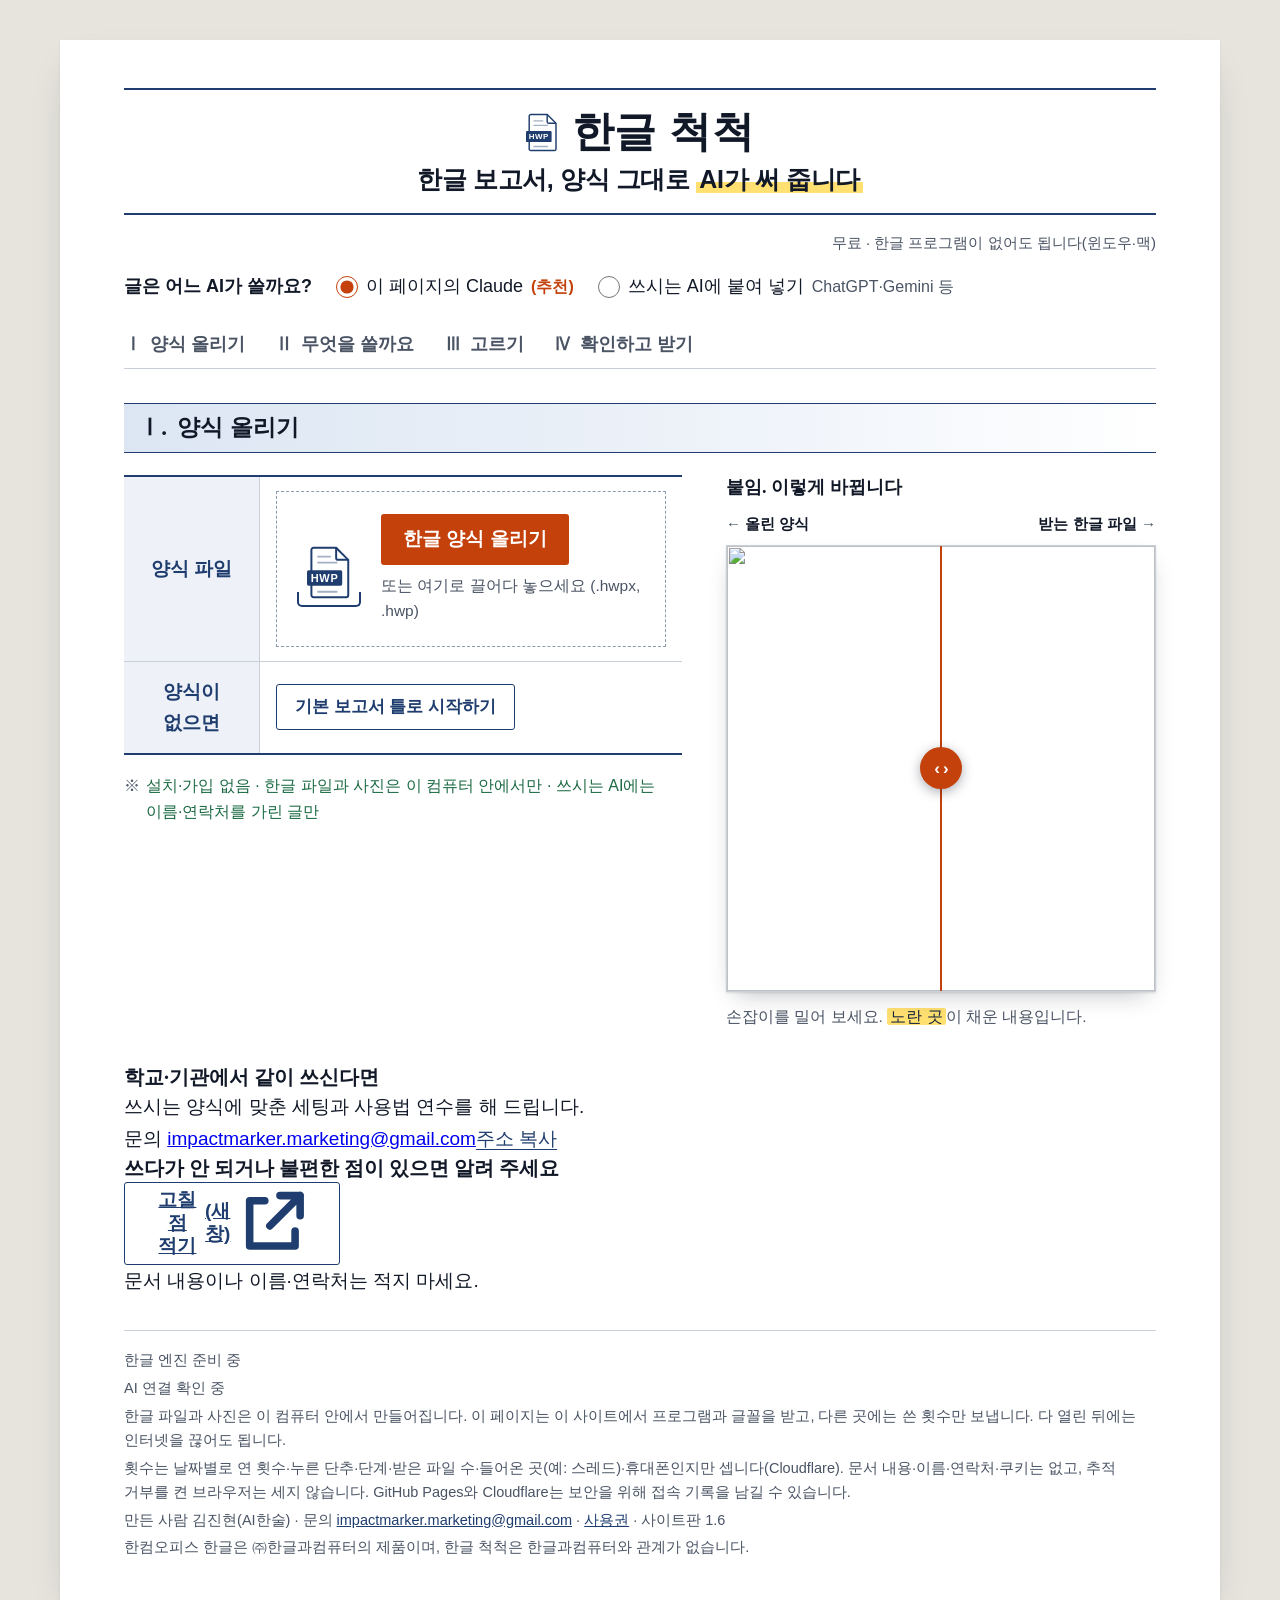
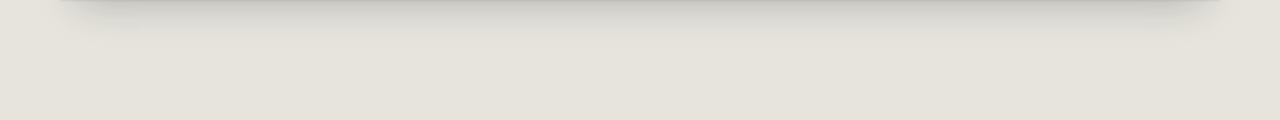
==== index.html @ 66391f95 "사이트판 1.6: 앱 안 화면(스레드·인스타 등)은 AI 링크 대신 AI 앱 안내·복사 막히면 옛 방식 복사·첫 화면 브라우저로 열기 안내·앱 안·복사 막힘·다녀옴 세기 Co-Au" ====
<!doctype html>
<html lang="ko">
<head>
<meta charset="utf-8">
<meta name="viewport" content="width=device-width, initial-scale=1">
<meta http-equiv="Content-Security-Policy" content="default-src 'self'; script-src 'self' 'wasm-unsafe-eval'; style-src 'self' 'unsafe-inline'; img-src 'self' blob: data:; font-src 'self'; connect-src 'self' https://hangul-count.jera0520.workers.dev; worker-src 'self'; object-src 'none'; base-uri 'self'; form-action 'none'">
<meta name="hc-site" content="1">
<meta name="hc-count" content="https://hangul-count.jera0520.workers.dev/c">
<title>한글 척척</title>
<meta name="description" content="쓰시는 AI가 보고서를 쓰고, 올린 한글 양식 모양 그대로 한글 파일(.hwpx·.hwp)로 받습니다. 양식이 없으면 기본 틀로 시작합니다. 설치·가입 없이 무료이고, 한글 파일과 사진은 이 컴퓨터 밖으로 나가지 않습니다.">
<meta property="og:type" content="website">
<meta property="og:site_name" content="한글 척척">
<meta property="og:title" content="한글 척척">
<meta property="og:description" content="쓰시는 AI가 보고서를 쓰고, 올린 한글 양식 모양 그대로 한글 파일(.hwpx·.hwp)로 받습니다. 양식이 없으면 기본 틀로 시작합니다. 설치·가입 없이 무료이고, 한글 파일과 사진은 이 컴퓨터 밖으로 나가지 않습니다.">
<meta property="og:url" content="https://jera0520.github.io/hangul-chukchuk/">
<meta property="og:image" content="https://jera0520.github.io/hangul-chukchuk/og.png">
<meta property="og:image:width" content="1200">
<meta property="og:image:height" content="630">
<meta property="og:locale" content="ko_KR">
<link rel="icon" href="favicon.svg" type="image/svg+xml">
<link rel="stylesheet" href="fonts/fonts.css">
<link rel="stylesheet" href="howto.css">
<link rel="stylesheet" href="org.css">
<script src="howto.js" defer></script>
<script src="org.js" defer></script>
<script src="phone.js" defer></script>
<script src="stats.js" defer></script>
</head>
<body>
<style>
/* 한 장의 공문서: 책상 위 흰 종이에 제목 줄, Ⅰ.~Ⅳ. 단계 띠, 표, 붙임. 한컴 로고·아이콘은 쓰지 않고 공문서 관례와 파일 형식 아이콘으로 알아보게 한다.
 * 색은 셋으로 나눈다: 문서 줄·띠·글 고리는 남색, 누르는 곳(단추·손잡이·지금 단계)만 주황빛 도장색, 채워지는 내용은 노란 형광펜.
 * 글꼴: 제목 「한글 척척」과 단계 띠는 명조(Hahmlet), 한 줄 요약과 본문은 고딕(IBM Plex Sans KR). 글은 줄이고 눈이 편하게 크게. */
:root {
  --desk: #e6e4dd;
  --sheet: #ffffff;
  --paper: #ffffff;
  --ink: #111827;
  --muted: #4a5464;
  --line: #c8cfda;
  --rule: #1f3d6e;
  --th: #eef2f8;
  --band: linear-gradient(90deg, #dce6f3 0%, #edf2f9 55%, rgba(255, 255, 255, 0) 100%);
  --dash: #8d99ad;
  --navy: #1f3d6e;
  --navy-soft: #e6edf7;
  --link: #1f3d6e;
  --accent: #c4410c;
  --accent-ink: #ffffff;
  --accent-soft: #fff1e8;
  --hl: #ffe070;
  --mark: #fff1b8;
  --ok: #1c6a44;
  --warn: #8a5600;
  --bad: #a3271f;
  --shadow: 0 1px 2px rgba(17, 24, 39, .08), 0 18px 40px -18px rgba(17, 24, 39, .28);
  --page-shadow: 0 1px 2px rgba(17, 24, 39, .12), 0 10px 24px -10px rgba(17, 24, 39, .3);
  --scrim: rgba(17, 24, 39, .45);
  --f-display: "Hahmlet", "Nanum Myeongjo", "AppleMyungjo", "Batang", serif;
  --f-body: "IBM Plex Sans KR", "Apple SD Gothic Neo", "Malgun Gothic", "Noto Sans KR", sans-serif;
}
@media (prefers-color-scheme: dark) {
  :root:not([data-theme="light"]) {
    --desk: #0b0f15; --sheet: #141a23; --ink: #e8edf4; --muted: #a3aebe; --line: #2e3949; --rule: #8fb6ff; --th: #1a2433;
    --band: linear-gradient(90deg, #1d2b42 0%, #182233 55%, rgba(20, 26, 35, 0) 100%); --dash: #5d6b80;
    --navy: #8fb6ff; --navy-soft: #1a2940; --link: #8fb6ff; --accent: #ff8f5a; --accent-ink: #1d0d04; --accent-soft: #2e1a10; --hl: rgba(255, 214, 64, .38); --mark: #4d4214;
    --ok: #6fc79c; --warn: #e3b25a; --bad: #ff9088;
    --shadow: 0 1px 2px rgba(0, 0, 0, .4), 0 18px 40px -18px rgba(0, 0, 0, .6); --page-shadow: 0 1px 2px rgba(0, 0, 0, .5), 0 10px 24px -10px rgba(0, 0, 0, .6);
    --scrim: rgba(0, 0, 0, .6);
    color-scheme: dark;
  }
}
:root[data-theme="dark"] {
  --desk: #0b0f15; --sheet: #141a23; --ink: #e8edf4; --muted: #a3aebe; --line: #2e3949; --rule: #8fb6ff; --th: #1a2433;
  --band: linear-gradient(90deg, #1d2b42 0%, #182233 55%, rgba(20, 26, 35, 0) 100%); --dash: #5d6b80;
  --navy: #8fb6ff; --navy-soft: #1a2940; --link: #8fb6ff; --accent: #ff8f5a; --accent-ink: #1d0d04; --accent-soft: #2e1a10; --hl: rgba(255, 214, 64, .38); --mark: #4d4214;
  --ok: #6fc79c; --warn: #e3b25a; --bad: #ff9088;
  --shadow: 0 1px 2px rgba(0, 0, 0, .4), 0 18px 40px -18px rgba(0, 0, 0, .6); --page-shadow: 0 1px 2px rgba(0, 0, 0, .5), 0 10px 24px -10px rgba(0, 0, 0, .6);
  --scrim: rgba(0, 0, 0, .6);
  color-scheme: dark;
}
* { box-sizing: border-box; }
[hidden] { display: none !important; }
body { margin: 0; background: var(--desk); color: var(--ink); font: 19px/1.65 var(--f-body); padding: 40px 16px 120px; -webkit-text-size-adjust: 100%; word-break: keep-all; overflow-wrap: anywhere; }
.wrap { --gut: 64px; max-width: 1160px; margin: 0 auto; display: grid; gap: 34px; background: var(--sheet); padding: 48px var(--gut) 40px; box-shadow: var(--shadow); }
h1, h2, h3 { margin: 0; text-wrap: balance; }
h2 { font: 700 26px/1.3 var(--f-display); }
h3 { font: 700 20px/1.4 var(--f-display); }
p { margin: 0; }
:focus-visible { outline: 3px solid var(--accent); outline-offset: 2px; }
.fileic { display: block; color: #1f3d6e; }

/* 머리: 제목 줄(명조 이름 + 굵은 고딕 한 줄 요약) */
.top { display: grid; gap: 16px; }
.title { border-top: 2px solid var(--rule); border-bottom: 2px solid var(--rule); padding: 18px 8px 16px; display: grid; gap: 6px; justify-items: center; text-align: center; }
.title h1 { display: inline-flex; align-items: center; gap: 14px; font: 700 42px/1.15 var(--f-display); letter-spacing: .02em; }
.title h1 .fileic { width: 32px; height: 39px; flex: none; }
.lead { font: 600 25px/1.4 var(--f-body); letter-spacing: -.015em; }
.lead .nw { white-space: nowrap; }  /* 좁은 폰에서는 쉼표 뒤에서 줄이 바뀌게 */
.lead em { font-style: normal; background: linear-gradient(var(--hl), var(--hl)) no-repeat 0 100% / 100% 42%; padding: 0 3px; }
.meta-line { text-align: right; font-size: 15px; color: var(--muted); }
.promise { color: var(--ok); font-weight: 500; font-size: 16px; padding-left: 22px; text-indent: -22px; }
.promise::before { content: "※"; display: inline-block; width: 22px; text-indent: 0; color: var(--muted); font-weight: 400; }
.warn { margin: 0; padding-left: 12px; border-left: 3px solid var(--warn); color: var(--warn); font-weight: 500; }
.aipick { display: flex; flex-wrap: wrap; align-items: center; gap: 4px 24px; font-size: 18px; }
.aipick-h { font-weight: 600; }
.aipick label { display: inline-flex; flex-wrap: wrap; align-items: center; gap: 4px 8px; cursor: pointer; }
.aipick input { width: 22px; height: 22px; margin: 0; accent-color: var(--accent); }
.aipick input:disabled ~ span { color: var(--muted); }
.aipick .rec { color: var(--accent); font-weight: 600; font-size: 16px; }
.aipick .opt { font-size: 16px; }
.hint { color: var(--muted); font-size: 17px; }
.opt { color: var(--muted); font-weight: 400; font-size: 17px; font-family: var(--f-body); }

/* 진행 순서: 상자 없이 글자와 밑줄. 번호는 단계 띠와 같은 Ⅰ~Ⅳ */
.steps { position: relative; list-style: none; margin: 4px 0 0; padding: 0; display: flex; flex-wrap: wrap; gap: 2px 30px; border-bottom: 1px solid var(--line); }
.steps button { font: 600 18px/1.4 var(--f-body); color: var(--muted); background: none; border: 0; border-bottom: 3px solid transparent; margin-bottom: -1px; padding: 10px 0 9px; cursor: default; }
.steps button b { font: 700 18px var(--f-display); margin-right: 8px; }
.steps li.done button { color: var(--ink); cursor: pointer; }
.steps li.done button:hover { color: var(--link); }
.steps li.now button { color: var(--ink); border-bottom-color: var(--accent); }
.steps li.now button b { color: var(--accent); }

/* 단계 띠: 보고서의 Ⅰ. 추진 개요 같은 줄 */
section { display: grid; gap: 22px; align-content: start; }
section[data-step] > h2 { font-size: 23px; line-height: 1.4; padding: 8px 14px; background: var(--band); border-top: 1px solid var(--rule); border-bottom: 1px solid var(--rule); letter-spacing: .01em; }
section[data-step] > h2::before { margin-right: 10px; }
section[data-step="1"] > h2::before { content: "Ⅰ."; }
section[data-step="2"] > h2::before { content: "Ⅱ."; }
section[data-step="3"] > h2::before { content: "Ⅲ."; }
section[data-step="4"] > h2::before { content: "Ⅳ."; }
.block { display: grid; gap: 12px; padding-top: 22px; border-top: 1px solid var(--line); }
.actions { display: flex; flex-wrap: wrap; align-items: center; gap: 12px 20px; }
.actions.col { flex-direction: column; align-items: stretch; }
.actions.next:has(#to2:disabled) { display: none; }
#to2 { scroll-margin: 120px 0; }

.btn { font: 600 19px/1.2 var(--f-body); min-height: 56px; padding: 0 26px; border-radius: 3px; border: 1.5px solid var(--accent); background: var(--accent); color: var(--accent-ink); cursor: pointer; display: inline-flex; align-items: center; justify-content: center; text-align: center; }
.btn:hover:not(:disabled) { filter: brightness(1.1); }
.btn:disabled { opacity: .45; cursor: not-allowed; }
.btn.quiet { background: transparent; color: var(--link); border-color: var(--navy); }
.btn.quiet:hover:not(:disabled) { filter: none; background: var(--navy-soft); }
.btn.sm { min-height: 46px; padding: 0 18px; font-size: 17px; }
.link { font: inherit; color: var(--link); background: none; border: 0; padding: 0; cursor: pointer; text-decoration: underline; text-underline-offset: 4px; text-decoration-thickness: 1px; }
.link:hover { text-decoration-thickness: 2px; }

/* 표: 위아래 굵은 줄, 왼쪽 머리칸 */
.tbl, .facts { display: grid; grid-template-columns: 136px minmax(0, 1fr); margin: 0; border-top: 2px solid var(--rule); border-bottom: 2px solid var(--rule); }
.tbl .th, .facts dt { background: var(--th); color: var(--navy); font-weight: 600; padding: 14px 10px; border-bottom: 1px solid var(--line); border-right: 1px solid var(--line); display: grid; align-content: center; justify-items: center; text-align: center; }
.tbl .td, .facts dd { margin: 0; min-width: 0; padding: 14px 16px; border-bottom: 1px solid var(--line); overflow-wrap: anywhere; }
.tbl > :nth-last-child(-n+2), .facts > :nth-last-child(-n+2) { border-bottom: 0; }
.tbl .td { display: grid; gap: 6px; align-content: center; justify-items: start; }

/* Ⅰ단계 */
.s1-grid { display: grid; grid-template-columns: minmax(0, 1fr) minmax(0, 430px); gap: 44px; align-items: start; }
.col { display: grid; gap: 18px; min-width: 0; }
.drop { display: flex; align-items: center; gap: 16px; width: 100%; padding: 20px; border: 1.5px dashed var(--dash); background: var(--sheet); cursor: pointer; }
.drop:hover, .dragging .drop { border-color: var(--accent); background: var(--accent-soft); }
.drop .fileic { width: 44px; height: 53px; flex: none; }
.drop-txt { display: grid; gap: 8px; justify-items: start; min-width: 0; }
.drop-big { font: 600 19px/1.2 var(--f-body); color: var(--accent-ink); background: var(--accent); border-radius: 3px; padding: 14px 22px; }
.drop:hover .drop-big, .dragging .drop .drop-big { filter: brightness(1.08); }
.drop-small { color: var(--muted); font-size: 15.5px; }
.att { margin: 0; display: grid; gap: 12px; min-width: 0; }
.att-h { font: 700 18px/1.4 var(--f-display); color: var(--ink); }
.att-note { font-size: 15.5px; color: var(--muted); line-height: 1.65; }
.att-note mark { background: #ffe070; color: #14213d; padding: 0 3px; border-radius: 2px; }
.sheet { aspect-ratio: 210 / 297; max-width: 100%; background: var(--paper); border: 1px solid var(--line); box-shadow: var(--page-shadow); display: grid; place-items: center; overflow: hidden; }
.sheet img { width: 100%; height: 100%; object-fit: contain; display: block; }
.sheet .wait { color: #6b7686; font-size: 16px; }
figcaption { color: var(--muted); font-size: 16px; }

/* 붙임: 빈 양식 ↔ 채운 문서를 손잡이로 밀어 비교 */
@property --x { syntax: "<percentage>"; inherits: true; initial-value: 50%; }
.cmp { --x: 50%; position: relative; aspect-ratio: 880 / 914; background: #fff; border: 1px solid var(--line); box-shadow: var(--page-shadow); overflow: hidden; cursor: ew-resize; touch-action: pan-y; user-select: none; -webkit-user-select: none; }
.cmp img { position: absolute; inset: 0; width: 100%; height: 100%; display: block; pointer-events: none; -webkit-user-drag: none; }
.cmp .before { clip-path: inset(0 calc(100% - var(--x)) 0 0); }
.cmp .bar { position: absolute; top: 0; bottom: 0; left: var(--x); width: 2px; margin-left: -1px; background: #c4410c; pointer-events: none; }
.cmp .knob { position: absolute; top: 50%; left: 50%; width: 42px; height: 42px; transform: translate(-50%, -50%); border-radius: 50%; background: #c4410c; color: #fff; display: grid; place-items: center; font: 700 17px/1 var(--f-body); letter-spacing: -.05em; box-shadow: 0 3px 12px rgba(17, 24, 39, .35); }
.cmp-box { display: grid; gap: 8px; }
.cmp-labels { display: flex; justify-content: space-between; gap: 12px; font-size: 15px; font-weight: 600; color: var(--ink); }
.cmp-labels span:first-child::before { content: "← "; color: var(--muted); font-weight: 400; }
.cmp-labels span:last-child::after { content: " →"; color: var(--muted); font-weight: 400; }
.cmp input { position: absolute; left: 0; bottom: 0; width: 100%; height: 1px; margin: 0; opacity: 0; }
.cmp:focus-within { outline: 3px solid var(--accent); outline-offset: 3px; }
.cmp.hint { animation: cmp-hint 2.6s ease-in-out 2.5s 1; }
@keyframes cmp-hint { 0% { --x: 50%; } 30% { --x: 22%; } 70% { --x: 78%; } 100% { --x: 50%; } }
@media (prefers-reduced-motion: reduce) { .cmp.hint { animation: none; } }

/* Ⅱ단계 */
.lbl { font-weight: 600; }
textarea, input[type="text"] { font: 19px/1.6 var(--f-body); color: var(--ink); background: var(--sheet); border: 1.5px solid var(--line); border-radius: 3px; padding: 12px 14px; width: 100%; }
textarea:focus, input[type="text"]:focus { border-color: var(--navy); outline: none; box-shadow: 0 0 0 3px var(--navy-soft); }
textarea { resize: vertical; min-height: 9.5em; }
.examples { display: flex; flex-wrap: wrap; gap: 6px 16px; color: var(--muted); font-size: 17px; }
#s2-msg:empty { display: none; }
/* 「다음」 줄: 사진·자료 칸에 밀려 두 화면 아래에 있어도 화면 아래에 붙어 늘 보인다.
   휴대폰 자판이 올라오면(app.js가 html에 .kb를 붙임) 글 칸을 가리지 않게 제자리(맨 끝)로 돌아간다 */
.s2-next { position: sticky; bottom: 0; z-index: 5; margin: 0 calc(-1 * var(--gut)); padding: 12px var(--gut) calc(12px + env(safe-area-inset-bottom, 0px)); background: var(--sheet); border-top: 1px solid var(--line); }
html.kb .s2-next { position: static; }
html:has(#s2:not([hidden])) { scroll-padding-bottom: 96px; }
.files { list-style: none; margin: 0; padding: 0; display: grid; gap: 8px; }
.files li { display: flex; flex-wrap: wrap; justify-content: space-between; gap: 4px 16px; padding: 10px 0; border-bottom: 1px solid var(--line); }
.files .name { font-weight: 500; min-width: 0; overflow-wrap: anywhere; }
.files .meta { color: var(--muted); font-size: 17px; display: flex; gap: 14px; }
.photos { list-style: none; margin: 0; padding: 0; display: grid; grid-template-columns: repeat(auto-fill, minmax(160px, 1fr)); gap: 18px 14px; }
.photos li { display: grid; gap: 6px; min-width: 0; }
.photos .ph { position: relative; aspect-ratio: 4 / 3; max-width: 100%; background: var(--line); border-radius: 2px; overflow: hidden; }
.photos img { width: 100%; height: 100%; object-fit: cover; display: block; }
.photos .num { position: absolute; left: 6px; top: 6px; background: var(--sheet); color: var(--ink); font: 700 16px/1 var(--f-display); padding: 5px 8px; border-radius: 2px; }
.photos input[type="text"] { font-size: 16px; padding: 8px 10px; }
.photos .ctl { display: flex; gap: 14px; font-size: 16px; }
.pick { justify-self: start; }
.pi-list { list-style: none; margin: 0; padding: 0; display: grid; gap: 2px; }
.pi-list li label { display: grid; grid-template-columns: auto max-content minmax(0, 1fr) auto; align-items: center; gap: 12px; padding: 8px 0; border-bottom: 1px solid var(--line); cursor: pointer; }
.pi-list input { width: 22px; height: 22px; accent-color: var(--accent); }
.pi-list .kind { color: var(--muted); font-size: 17px; }
.pi-list mark { background: var(--mark); color: var(--ink); padding: 0 4px; border-radius: 2px; overflow-wrap: anywhere; justify-self: start; }
.pi-list .cnt { color: var(--muted); font-size: 16px; font-variant-numeric: tabular-nums; }
.pi-list .off mark { background: none; text-decoration: line-through; color: var(--muted); }
.add-row { display: flex; flex-wrap: wrap; gap: 10px; }
.add-row input { flex: 1 1 14em; width: auto; }
details > summary { cursor: pointer; font: 700 20px/1.4 var(--f-display); list-style-position: outside; }
details > summary b { color: var(--accent); font-weight: 600; font-family: var(--f-body); }
details[open] > summary { margin-bottom: 4px; }
pre.send { white-space: pre-wrap; overflow-wrap: anywhere; font: 16px/1.6 var(--f-body); background: var(--th); border: 1px solid var(--line); border-radius: 2px; padding: 14px 16px; max-height: 26em; overflow: auto; margin: 0; }

/* Ⅲ단계 */
.summary { font-size: 20px; }
.q { border: 0; margin: 0; padding: 18px 0 20px; border-top: 1px solid var(--line); display: grid; gap: 4px; min-width: 0; }
.q legend { font: 700 21px/1.4 var(--f-display); padding: 0; margin-bottom: 8px; float: left; width: 100%; }
.opt-row { display: flex; align-items: center; gap: 14px; padding: 9px 12px; border-radius: 3px; cursor: pointer; clear: both; }
.opt-row:hover { background: var(--navy-soft); }
.opt-row input { width: 24px; height: 24px; flex: none; accent-color: var(--accent); margin: 0; }
.opt-row .rec { color: var(--accent); font-weight: 600; font-size: 17px; }
.opt-in { margin: 2px 0 6px 50px; width: calc(100% - 50px) !important; }
.msg { display: grid; gap: 6px; }
.msg p { color: var(--bad); font-weight: 500; }
.msg p.ok { color: var(--ok); }

/* Ⅳ단계 */
.s4-grid { display: grid; grid-template-columns: minmax(0, 1fr) minmax(0, 380px); gap: 40px; align-items: start; }
.pages { display: grid; gap: 24px; min-width: 0; padding: 22px; background: var(--desk); }
.page { margin: 0; display: grid; gap: 6px; }
.page .sheet { aspect-ratio: auto; }
.page img { height: auto; }
.panel { display: grid; gap: 22px; position: sticky; top: calc(env(safe-area-inset-top, 0px) + 16px); min-width: 0; }
.r-title { font: 700 22px/1.4 var(--f-display); overflow-wrap: anywhere; }
.r-facts { font-size: 17px; color: var(--muted); }
.fill-row { display: grid; gap: 4px; }
.fill-row span { font-size: 16px; color: var(--muted); }
.notes { margin: 0; padding-left: 1.1em; display: grid; gap: 6px; font-size: 17px; color: var(--muted); }
.thumbs { display: grid; grid-template-columns: repeat(auto-fill, minmax(70px, 1fr)); gap: 8px; }
.thumbs img { width: 100%; aspect-ratio: 4 / 3; max-width: 100%; object-fit: cover; border-radius: 2px; display: block; }

/* 오래 걸리는 일 표시줄 */
.busy { position: fixed; left: 0; right: 0; bottom: 0; z-index: 10; background: var(--sheet); border-top: 1px solid var(--line); box-shadow: var(--shadow); padding: 14px 16px calc(14px + env(safe-area-inset-bottom, 0px)); }
.busy-in { max-width: 1160px; margin: 0 auto; display: flex; flex-wrap: wrap; align-items: center; gap: 8px 20px; }
.busy-text { font-weight: 600; flex: 1 1 16em; }
.busy-time { color: var(--muted); font-variant-numeric: tabular-nums; }
.busy .bar { position: absolute; left: 0; right: 0; top: -1px; height: 3px; overflow: hidden; }
.busy .bar::after { content: ""; position: absolute; top: 0; bottom: 0; width: 30%; background: var(--accent); animation: slide 1.4s ease-in-out infinite; }
@keyframes slide { from { left: -30%; } to { left: 100%; } }
@media (prefers-reduced-motion: reduce) { .busy .bar::after { animation: none; left: 0; width: 100%; opacity: .5; } }

/* 쓰시는 AI에 붙여 넣기 */
.paste { position: fixed; inset: 0; z-index: 20; background: var(--scrim); overflow-y: auto; padding: 16px; scroll-padding-bottom: 150px; }
.paste-in { --px: 24px; --py: 26px; max-width: 760px; margin: 3vh auto; background: var(--sheet); color: var(--ink); border-radius: 3px; border-top: 3px solid var(--rule); box-shadow: var(--shadow); padding: var(--py) var(--px); display: grid; gap: 16px; }
/* 창이 화면보다 길어도 안내 줄과 「AI 답 넣기」 단추는 화면 아래에 붙어 늘 보인다 */
.paste-foot { position: sticky; bottom: -16px; z-index: 2; display: grid; gap: 10px; margin: 0 calc(-1 * var(--px)) calc(-1 * var(--py)); padding: 14px var(--px) var(--py); background: var(--sheet); border-top: 1px solid var(--line); }
.paste-foot .msg:empty { display: none; }
.paste-steps { margin: 0; padding-left: 1.3em; display: grid; gap: 16px; }
.paste-steps li { padding-left: 4px; min-width: 0; }
.paste-steps li::marker { font: 700 19px var(--f-display); color: var(--accent); }
.paste-steps .row { display: flex; flex-wrap: wrap; align-items: center; gap: 10px 16px; }
.paste-steps details { margin-top: 10px; }
.paste-steps details > summary { font: 500 17px/1.5 var(--f-body); }
.paste-steps label { display: block; }
.paste-steps textarea { margin-top: 8px; }

.foot { display: grid; gap: 4px; padding-top: 18px; border-top: 1px solid var(--line); font-size: 14.5px; color: var(--muted); }
.foot b { color: var(--ink); font-weight: 600; }
.foot a { color: var(--link); }

/* 움직임: 무엇을 누를 수 있는지, 방금 무엇이 됐는지, 다음은 어디인지 알려 줄 때만 쓴다.
 * 짧게(대부분 0.12~0.34초, NN/g·Emil Kowalski 기준), 대부분 한 번만, 자리와 투명도만 바꾼다.
 * 누르는 일을 막지 않고, 컴퓨터에서 「동작 줄이기」를 켠 분께는 멈춘다(맨 아래). */
:root { --ease-out: cubic-bezier(.22, 1, .36, 1); --ease-io: cubic-bezier(.65, 0, .35, 1); }
.wrap { overflow-x: clip; }
@keyframes rise { from { opacity: 0; transform: translateY(10px); } }
@keyframes pop { from { opacity: 0; transform: scale(.94); } }
@keyframes fresh { from { background-color: var(--mark); } }
@keyframes ring { from { box-shadow: 0 0 0 0 color-mix(in srgb, var(--accent) 55%, transparent); } to { box-shadow: 0 0 0 16px color-mix(in srgb, var(--accent) 0%, transparent); } }

/* 첫 화면: 「AI가 써 줍니다」에 형광펜이 한 번 그어진다(붙임의 노란 곳 = AI가 채운 내용과 같은 약속) */
.lead em { animation: hl-draw .6s var(--ease-out) .3s both; }
@keyframes hl-draw { from { background-size: 0% 42%; } }

/* 진행 순서: 지금 단계 밑줄이 다음 단계로 미끄러져 간다(위치는 app.js가 잰다) */
.steps.ink li.now button { border-bottom-color: transparent; }
.steps.ink::after { content: ""; position: absolute; left: 0; top: 0; width: var(--ink-w, 0); height: 3px; background: var(--accent); transform: translate(var(--ink-x, 0), var(--ink-y, 0)); pointer-events: none; }
.steps.ink-go::after { transition: transform .34s var(--ease-io), width .34s var(--ease-io); }
/* 단계 화면: 앞으로 가면 오른쪽에서, 돌아가면 왼쪽에서 들어온다 */
section[data-step][data-dir] { animation: step-in .3s var(--ease-out) both; }
section[data-step][data-dir="back"] { animation-name: step-back; }
@keyframes step-in { from { opacity: 0; transform: translateX(24px); } }
@keyframes step-back { from { opacity: 0; transform: translateX(-24px); } }

/* 누르면 살짝 들어간다 */
.btn, .drop-big { transition: transform .12s var(--ease-out), filter .15s, background-color .15s, border-color .15s, color .15s; }
.btn:active:not(:disabled), .drop:active .drop-big { transform: scale(.97); }
.btn.done, .btn.done:hover:not(:disabled) { background: var(--ok); border-color: var(--ok); color: var(--accent-ink); filter: none; }
.link.done { color: var(--ok); text-decoration: none; }

/* 양식 칸: 마우스를 올리면 파일 아이콘이 들리고, 파일을 끌어오면 창 어디에 놓아도 받는다 */
.drop { transition: border-color .15s, background-color .15s; }
.drop .fileic { transition: transform .25s var(--ease-out); }
.drop:hover .fileic { transform: translateY(-3px); }
.dragging .drop { border-style: solid; }
.dragging .drop .fileic { animation: bob .9s ease-in-out infinite; }
@keyframes bob { 50% { transform: translateY(-6px); } }
.dragging #s2 .pick { border-style: dashed; background: var(--accent-soft); }

/* 붙임 비교: 손잡이에 마우스를 올리면 커지고, 잡으면 줄어든다 */
.cmp .knob { transition: transform .18s var(--ease-out); }
.cmp:hover .knob { transform: translate(-50%, -50%) scale(1.1); }
.cmp.drag { cursor: grabbing; }
.cmp.drag .knob { transform: translate(-50%, -50%) scale(.94); }

/* 새로 나타난 것: 양식 요약·다음 단추·안내 문구는 아래에서 올라오고, 다음 단추는 한 번 둥글게 번진다 */
#f-facts, .actions.next, #q-actions, .msg p, .page { animation: rise .3s var(--ease-out) both; }
.page { animation-delay: calc(var(--i, 0) * 80ms); }
.actions.next .btn, #q-actions .btn { animation: ring .9s ease-out .35s 1; }
.btn.ring { animation: ring .9s ease-out 1; }
/* 새로 더한 사진은 톡 나타나고, 새로 더한 자료·가릴 말·지금 할 일은 노란빛이 잠깐 비쳤다 사라진다 */
.photos li.new { animation: pop .26s var(--ease-out) both; animation-delay: calc(var(--i, 0) * 50ms); }
.fresh { animation: fresh 1.6s ease-out; }

/* 보여 주는 안내: 글을 읽지 않아도 무엇을 어디에 넣는지 보이게 한다.
 * 넣는 곳마다 들어갈 물건의 그림을 두고, 처음 한 번(그리고 한동안 아무것도 안 할 때 한두 번 더) 그 물건이 들어가는 모습을 보여 준다. */
.drop { padding: 22px 20px; gap: 20px; }
.drop-pic { --fly-x: 130px; --fly-y: -72px; position: relative; flex: none; width: 64px; height: 76px; display: grid; justify-items: center; align-content: end; }
.drop-fly { position: relative; z-index: 1; display: block; }
.drop-pic .fileic { width: 44px; height: 53px; }
.drop-hand { position: absolute; right: -12px; bottom: -8px; width: 16px; height: 22px; opacity: 0; pointer-events: none; }
.tray { display: block; width: 64px; height: 15px; margin-top: -7px; border: 2px solid var(--navy); border-top: 0; border-radius: 0 0 5px 5px; }
.drop.demo .drop-fly { animation: fly-in 1.3s var(--ease-out) both; }
.drop.demo .drop-hand { animation: hand-in 1.3s linear both; }
.drop.demo .tray { animation: tray-hit .6s ease-out 1.05s; }
@keyframes fly-in { 0% { transform: translate(var(--fly-x), var(--fly-y)) rotate(12deg); opacity: 0; } 12% { opacity: 1; } 72% { transform: translate(0, -8px) rotate(0); } 100% { transform: none; } }
@keyframes hand-in { 0%, 72% { opacity: 1; } 100% { opacity: 0; } }
@keyframes tray-hit { from { border-color: var(--accent); box-shadow: 0 5px 0 -2px color-mix(in srgb, var(--accent) 35%, transparent); } }
.dragging .drop .tray { border-color: var(--accent); }

/* 사진 칸: 올린 양식의 사진 칸을 그 모양·차례·설명 그대로 비워 보여 주고, 사진을 넣으면 그 칸이 채워진다 */
.photo-grid { display: grid; grid-template-columns: repeat(auto-fill, minmax(170px, 1fr)); gap: 18px 14px; }
.photo-grid > .photos { display: contents; }
.photos .ph { aspect-ratio: var(--ar, 4 / 3); }
.slot { position: relative; display: grid; place-items: center; aspect-ratio: var(--ar, 4 / 3); border: 1.5px dashed var(--dash); border-radius: 2px; background: var(--sheet); color: var(--navy); cursor: pointer; transition: border-color .15s, background-color .15s; }
.slot svg { width: 46px; height: 38px; transition: transform .25s var(--ease-out); }
.slot:hover, .dragging .slot { border-color: var(--accent); background: var(--accent-soft); }
.slot:hover svg { transform: translateY(-3px); }
.dragging .slot { border-style: solid; }
.slot .num { position: absolute; left: 6px; top: 6px; color: var(--muted); font: 700 16px/1 var(--f-display); padding: 5px 4px; }
.slot-cap { font-size: 15.5px; color: var(--muted); text-align: center; line-height: 1.45; overflow-wrap: anywhere; }
.slots li.add .slot-cap { color: var(--link); font-weight: 600; }
.slots li.wave .slot { animation: slot-wave 1s ease-out both; animation-delay: calc(var(--i, 0) * 90ms + .35s); }
@keyframes slot-wave { 0% { border-color: var(--dash); } 35% { border-color: var(--accent); background-color: var(--accent-soft); } 100% { border-color: var(--dash); background-color: var(--sheet); } }

/* 키보드로도 누를 수 있는 파일 고르기 칸 */
label.drop:focus-visible, label.pick:focus-visible, label.slot:focus-visible { outline: 3px solid var(--accent); outline-offset: 2px; }

/* 붙여 넣기 창: ① 복사 → ② AI에 붙여 넣기 → ③ 답 붙여 넣기를 그림으로. 지금 할 칸만 주황 테두리, 끝난 칸은 흐리게 */
.paste-in { max-width: 820px; }
.paste-steps { list-style: none; padding: 0; gap: 12px; counter-reset: ps; }
.paste-steps > li { counter-increment: ps; position: relative; display: grid; grid-template-columns: 96px minmax(0, 1fr); gap: 18px; align-items: start; padding: 16px 18px 16px 16px; border: 1px solid var(--line); border-radius: 3px; transition: border-color .2s, box-shadow .2s, opacity .2s; }
.paste-steps > li::before { content: counter(ps); position: absolute; left: -1px; top: -1px; min-width: 28px; padding: 3px 7px; font: 700 16px/1.2 var(--f-display); color: var(--accent-ink); background: var(--muted); border-radius: 3px 0 3px 0; text-align: center; }
.paste-steps > li.now { border-color: var(--accent); box-shadow: inset 4px 0 0 var(--accent); }
.paste-steps > li.now::before { background: var(--accent); }
.paste-steps > li.done { opacity: .62; }
.paste-steps > li.done::before { content: "✓"; background: var(--ok); }
/* 끝난 칸은 작게 접어 지금 칸이 크게 보이게 한다(창이 화면보다 길어지지 않게) */
.paste-steps > li.done { padding-top: 10px; padding-bottom: 10px; grid-template-columns: 64px minmax(0, 1fr); align-items: center; }
.paste-steps > li.done .ps-pic { width: 56px; height: 40px; margin-top: 0; }
.paste-steps > li.done details, .paste-steps > li.done .ai-open, .paste-steps > li.done .ai-app { display: none; }
.ps-pic { width: 96px; height: 70px; color: var(--navy); margin-top: 8px; }
.ps-body { display: grid; gap: 8px; min-width: 0; }
.ps-say { font-weight: 600; }
/* AI 답 상자의 복사 단추는 글자 없이 겹친 네모 아이콘이라 안내 글 안에 같은 모양을 그려 둔다 */
.ic-copy { width: 1.05em; height: 1.05em; vertical-align: -.17em; margin: 0 .12em 0 .05em; color: var(--ink); }
.paste-steps textarea { margin-top: 0; }
.keys { white-space: nowrap; margin-left: 6px; font-weight: 400; color: var(--muted); }
kbd { display: inline-block; font: 600 14px/1 var(--f-body); color: var(--ink); background: var(--th); border: 1px solid var(--line); border-bottom-width: 2px; border-radius: 4px; padding: 4px 7px; margin: 0 2px; }
.ai-open { font-size: 16.5px; color: var(--muted); }
.ai-open a { color: var(--link); font-weight: 600; }
/* 스레드·인스타·카톡 등 앱 안 화면(<html data-inapp>, 사이트판 phone.js가 단다): 링크로 연 AI가 이 화면 자리에 열려
   쓰던 것이 사라질 수 있어 링크를 빼고, AI 앱을 따로 열었다가 이 화면으로 돌아오라고 쓴다 */
.ai-app, .app-only { display: none; }
html[data-inapp] .ai-open { display: none; }
html[data-inapp] .ai-app { display: block; font-size: 16.5px; color: var(--muted); }
html[data-inapp] .app-only { display: inline; }
/* 지금 칸의 그림만 한 번 움직인다: 종이가 한 장 더 생기고, 글이 입력칸으로 들어가 보내지고, 복사 단추 뒤 화살표가 내려온다 */
.paste-steps li.now .copy-sheet { animation: ps-copy 1.4s var(--ease-out) .25s 2 both; }
@keyframes ps-copy { 0% { transform: none; opacity: 0; } 30% { opacity: 1; } 70%, 100% { transform: translate(14px, 9px); opacity: 1; } }
.paste-steps li .copy-sheet { transform: translate(14px, 9px); }
.paste-steps li.now .chat-text { animation: ps-text 1.6s var(--ease-out) .25s 2 both; }
@keyframes ps-text { 0% { transform: translateX(-40px); opacity: 0; } 25% { opacity: 1; } 60%, 100% { transform: none; opacity: 1; } }
.paste-steps li.now .chat-send { animation: ps-send 1.6s ease-out .25s 2 both; transform-box: fill-box; transform-origin: center; }
@keyframes ps-send { 0%, 62% { transform: none; } 75% { transform: scale(1.5); } 100% { transform: none; } }
.paste-steps li.now .code-copy { animation: ps-send 1.6s ease-out .25s 2 both; transform-box: fill-box; transform-origin: center; }
.paste-steps li.now .down { animation: ps-down 1.6s ease-in-out .25s 2 both; }
@keyframes ps-down { 0%, 55% { transform: translateY(-4px); opacity: .25; } 100% { transform: translateY(2px); opacity: 1; } }

@media (max-width: 960px) {
  .s1-grid, .s4-grid { grid-template-columns: minmax(0, 1fr); }
  .att { max-width: 460px; }
  .panel { position: static; }
}
@media (max-width: 720px) {
  body { padding: 0 0 120px; }
  .wrap { --gut: 16px; padding: 26px var(--gut) 32px; gap: 28px; box-shadow: none; }
  .title { padding: 14px 4px 12px; }
  .title h1 { font-size: 32px; gap: 10px; }
  .title h1 .fileic { width: 25px; height: 30px; }
  .lead { font-size: 20px; }
  .meta-line { font-size: 14px; }
  section[data-step] > h2 { font-size: 20px; padding: 7px 10px; }
  .tbl { grid-template-columns: minmax(0, 1fr); }
  .tbl .th { justify-items: start; text-align: left; border-right: 0; padding: 8px 10px; }
  .tbl .td { padding: 12px 0 16px; }
  .facts { grid-template-columns: 84px minmax(0, 1fr); font-size: 17px; }
  .facts dt { padding: 10px 6px; }
  .facts dd { padding: 10px 12px; }
  .drop { padding: 16px; gap: 12px; }
  .drop .fileic { width: 36px; height: 43px; }
  .drop-pic { --fly-x: 90px; --fly-y: -52px; width: 52px; height: 62px; }
  .tray { width: 52px; height: 13px; }
  .photo-grid { grid-template-columns: repeat(2, minmax(0, 1fr)); gap: 14px 10px; }
  .drop-big { font-size: 18px; padding: 13px 18px; }
  .pages { padding: 12px; }
}
@media (max-width: 480px) {
  body { font-size: 18px; }
  .btn { width: 100%; }
  .opt-in { margin-left: 0; width: 100% !important; }
  .promise { font-size: 15.5px; }
  .drop-txt { justify-items: stretch; flex: 1; }
  .drop-big { text-align: center; }
  .steps { display: grid; grid-template-columns: repeat(4, minmax(0, 1fr)); gap: 0; }
  .steps button { width: 100%; display: grid; justify-items: center; gap: 2px; padding: 8px 2px 7px; font-size: 14.5px; line-height: 1.3; text-align: center; }
  .steps button b { margin: 0; font-size: 18px; }
  .paste-steps > li { grid-template-columns: 60px minmax(0, 1fr); gap: 12px; padding: 14px 12px 14px 10px; }
  .ps-pic { width: 60px; height: 44px; margin-top: 18px; }
  .paste-in { --px: 16px; --py: 20px; margin: 0 auto; }
  /* 휴대폰에서는 아래에 붙여 두면 답 칸을 가리므로 ③ 바로 밑에 둔다 */
  .paste { scroll-padding-bottom: 0; }
  .paste-foot { position: static; }
}
/* 휴대폰(손가락으로만 누르는 좁은 화면): 끌어다 놓기를 못 하므로 끌기 그림과 안내를 빼고 양식 칸을 한 줄로 줄인다.
   「기본 보고서 틀로 시작하기」까지 첫 화면에 들어오게 한다(app.js의 phone()과 같은 조건) */
@media (hover: none) and (pointer: coarse) and (max-width: 600px) {
  .wrap { padding-top: 18px; gap: 20px; }
  .top { gap: 12px; }
  section { gap: 16px; }
  section[data-step] > h2 { padding: 5px 10px; }
  /* 1단계 제목은 바로 위 단계 표시(Ⅰ 양식 올리기)와 같아 화면에서만 뺀다(화면 읽기 프로그램은 그대로 읽음) */
  #h1s { position: absolute; width: 1px; height: 1px; overflow: hidden; clip-path: inset(50%); white-space: nowrap; padding: 0; border: 0; }
  .tbl .th { padding: 6px 10px; }
  .tbl .td { padding: 10px 0 12px; }
  .drop-pic, .drop-drag { display: none; }
  .drop { padding: 12px; }
  .drop-txt { display: flex; align-items: center; gap: 12px; }
  .drop-big { flex: 1; }
  .drop-small { flex: none; }
  /* 붙여 넣기 창의 Ctrl+V 같은 자판 안내는 휴대폰에서 뺀다 */
  .keys { display: none; }
  /* 앱 안 화면이면 1단계 표 맨 아래 「브라우저로 열기」 줄(사이트판 phone.js) */
  .inapp-tip p:first-child { font-weight: 600; }
  .inapp-tip .why { font-size: 15.5px; color: var(--muted); }
}
@media (prefers-reduced-motion: reduce) {
  *, *::before, *::after { animation-duration: .01ms !important; animation-delay: 0s !important; animation-iteration-count: 1 !important; transition-duration: .01ms !important; transition-delay: 0s !important; }
  .fresh { animation-duration: 1.6s !important; }
}
</style>

<svg width="0" height="0" style="position:absolute" aria-hidden="true" focusable="false">
  <symbol id="ic-photo-add" viewBox="0 0 44 36">
    <rect x="1.5" y="1.5" width="32" height="26" rx="2" fill="none" stroke="currentColor" stroke-width="2"/>
    <path d="M5.5 23.5l7.5-8.5 6 6 4-4 7 6.5" fill="none" stroke="currentColor" stroke-width="2" stroke-linejoin="round" stroke-linecap="round"/>
    <circle cx="24.5" cy="9" r="2.8" fill="currentColor"/>
    <circle cx="35" cy="27" r="8" fill="var(--accent)"/>
    <path d="M35 22.6v8.8M30.6 27h8.8" stroke="var(--accent-ink)" stroke-width="2.4" stroke-linecap="round"/>
  </symbol>
  <symbol id="ic-hwp" viewBox="0 0 40 48">
    <path d="M6 1.5h20.5L37.5 12.5V44.5a2 2 0 0 1-2 2H6a2 2 0 0 1-2-2v-41a2 2 0 0 1 2-2z" fill="#fff" stroke="currentColor" stroke-width="1.8" stroke-linejoin="round"/>
    <path d="M26.5 1.5V10.5a2 2 0 0 0 2 2h9" fill="none" stroke="currentColor" stroke-width="1.8" stroke-linejoin="round"/>
    <path d="M10 9.5h11M10 15h17" stroke="currentColor" stroke-width="1.6" stroke-linecap="round" opacity=".4"/>
    <rect x="0" y="22" width="32" height="14" rx="1.5" fill="currentColor"/>
    <text x="16" y="32.6" text-anchor="middle" font-family="IBM Plex Sans KR, Apple SD Gothic Neo, Malgun Gothic, sans-serif" font-size="10" font-weight="700" letter-spacing=".6" fill="#fff">HWP</text>
    <path d="M10 41.5h17" stroke="currentColor" stroke-width="1.6" stroke-linecap="round" opacity=".4"/>
  </symbol>
</svg>

<div class="wrap">
  <header class="top">
    <div class="title">
      <h1><svg class="fileic" aria-hidden="true" focusable="false"><use href="#ic-hwp"/></svg>한글 척척</h1>
      <p class="lead">한글 보고서, <span class="nw">양식 그대로 <em>AI가 써 줍니다</em></span></p>
    </div>
    <div class="meta-row">
      <button type="button" class="howto-open" id="howto-open" aria-haspopup="dialog" hidden><span class="howto-thumb" aria-hidden="true"><video class="howto-peek" poster="howto_thumb.jpg" muted loop playsinline preload="none" tabindex="-1" width="144" height="256"></video><svg class="howto-play" viewBox="0 0 28 28" focusable="false"><circle cx="14" cy="14" r="13"/><path d="M11.4 8.8v10.4l8.2-5.2z"/></svg></span><svg class="howto-pal" viewBox="0 0 60 62" aria-hidden="true" focusable="false"><g class="pal-b"><path d="M23.5 50.5v7h-3.2M35 50.5v7h3.2" class="pal-ln"/><path d="M15 4h21l10 10v34a2.5 2.5 0 0 1-2.5 2.5H15a2.5 2.5 0 0 1-2.5-2.5V6.5A2.5 2.5 0 0 1 15 4z" class="pal-body"/><path d="M36 4v7.5a2.5 2.5 0 0 0 2.5 2.5H46" class="pal-ln"/><path d="M19 41h20M19 45.5h13" class="pal-txt"/><ellipse cx="20.4" cy="30.4" rx="2.8" ry="1.8" class="pal-blush"/><ellipse cx="38.2" cy="30.4" rx="2.8" ry="1.8" class="pal-blush"/><g class="pal-eyes"><ellipse cx="24.6" cy="24" rx="2.2" ry="2.9"/><ellipse cx="34" cy="24" rx="2.2" ry="2.9"/></g><path d="M26.8 29.8q2.5 2.4 5 0" class="pal-ln pal-smile"/><path d="M12.5 33q-5 3-6.6 8.6" class="pal-ln pal-al"/><path d="M46 33q5.4-2.6 8-9" class="pal-ln pal-ar"/></g></svg><span class="howto-t">사용법 영상 보기</span></button>
      <p class="meta-line">무료 · 한글 프로그램이 없어도 됩니다(윈도우·맥)</p>
    </div>
    <dialog class="howto-dlg" id="howto-dlg" aria-label="한글 척척 사용법 영상">
      <div class="howto-box">
        <button type="button" class="howto-x">닫기</button>
        <video src="howto.mp4" poster="howto_poster.jpg" preload="none" controls playsinline width="720" height="1280"></video>
      </div>
    </dialog>
    <p class="warn" id="dl-warn" hidden>지금 열린 claude.ai 화면에서는 파일 받기가 막혀 있습니다. 시작하기 전에 화면 맨 위 제목 「한글 척척」을 눌러 「복제」(Duplicate)를 고르세요. 열리는 내 복사본에서는 한글 파일을 받을 수 있습니다.</p>
    <div class="aipick" role="radiogroup" aria-labelledby="aipick-h">
      <span class="aipick-h" id="aipick-h">글은 어느 AI가 쓸까요?</span>
      <label><input type="radio" name="aimode" value="auto" id="ai-auto" checked><span id="ai-auto-label">이 페이지의 Claude</span><span class="rec" id="ai-auto-rec">(추천)</span></label>
      <label><input type="radio" name="aimode" value="paste" id="ai-paste"><span>쓰시는 AI에 붙여 넣기</span><span class="opt">ChatGPT·Gemini 등</span></label>
    </div>
    <ol class="steps" id="steps">
      <li data-n="1"><button type="button"><b>Ⅰ</b>양식 올리기</button></li>
      <li data-n="2"><button type="button"><b>Ⅱ</b>무엇을 쓸까요</button></li>
      <li data-n="3"><button type="button"><b>Ⅲ</b>고르기</button></li>
      <li data-n="4"><button type="button"><b>Ⅳ</b>확인하고 받기</button></li>
    </ol>
  </header>

  <section data-step="1" id="s1" aria-labelledby="h1s">
    <h2 id="h1s">양식 올리기</h2>
    <div class="s1-grid">
      <div class="col">
        <div class="tbl">
          <div class="th">양식 파일</div>
          <div class="td">
            <label class="drop" id="f-drop" for="f-input">
              <span class="drop-pic" aria-hidden="true">
                <span class="drop-fly">
                  <svg class="fileic" focusable="false"><use href="#ic-hwp"/></svg>
                  <svg class="drop-hand" viewBox="0 0 16 22" focusable="false"><path d="M1.5 1.5v16.2l4.3-4 3 6.6 2.9-1.3-2.9-6.5h5.7z" fill="#fff" stroke="#111827" stroke-width="1.4" stroke-linejoin="round"/></svg>
                </span>
                <span class="tray"></span>
              </span>
              <span class="drop-txt">
                <span class="drop-big">한글 양식 올리기</span>
                <span class="drop-small"><span class="drop-drag">또는 여기로 끌어다 놓으세요 </span>(.hwpx, .hwp)</span>
              </span>
            </label>
            <input id="f-input" type="file" accept=".hwpx,.hwp" hidden>
          </div>
          <div class="th">양식이 없으면</div>
          <div class="td">
            <button type="button" class="btn quiet sm" id="f-default">기본 보고서 틀로 시작하기</button>
          </div>
        </div>
        <p class="promise">설치·가입 없음 · 한글 파일과 사진은 이 컴퓨터 안에서만 · 쓰시는 AI에는 이름·연락처를 가린 글만</p>
        <div id="f-msg" class="msg" role="alert"></div>
        <dl id="f-facts" class="facts" hidden></dl>
        <div class="actions next"><button type="button" class="btn" id="to2" disabled>다음: 무엇을 쓸지 적기</button></div>
      </div>
      <figure class="att">
        <figcaption class="att-h" id="f-cap">붙임. 이렇게 바뀝니다</figcaption>
        <div class="cmp-box" id="cmp-box">
          <div class="cmp-labels" aria-hidden="true"><span>올린 양식</span><span>받는 한글 파일</span></div>
          <div class="cmp hint" id="cmp">
            <img class="after" src="img/cmp_filled.webp" alt="" width="880" height="914">
            <img class="before" src="img/cmp_empty.webp" alt="" width="880" height="914">
            <span class="bar" aria-hidden="true"><span class="knob">‹ ›</span></span>
            <input type="range" id="cmp-r" min="0" max="100" value="50" aria-label="올린 양식과 받는 한글 파일 비교: 왼쪽으로 밀면 채운 문서, 오른쪽으로 밀면 빈 양식이 더 보입니다">
          </div>
        </div>
        <div class="sheet" id="f-sheet" hidden><span class="wait">미리보기를 준비하는 중</span></div>
        <p class="att-note" id="cmp-note">손잡이를 밀어 보세요. <mark>노란 곳</mark>이 채운 내용입니다.</p>
      </figure>
    </div>
  </section>

  <section data-step="2" id="s2" aria-labelledby="h2s" hidden>
    <h2 id="h2s">무엇을 쓸까요?</h2>
    <div class="col">
      <label class="lbl" for="req">부탁 글 <span class="opt">대충 적어도 됩니다. 모르는 부분은 AI가 물어봅니다.</span></label>
      <textarea id="req" rows="6" placeholder="예) 이 양식으로 2학기 취업 특강 결과 보고서 써 줘. 9월 15일부터 10월 6일까지 매주 화요일, 본관 세미나실, 25명 참여."></textarea>
      <p class="examples"><span>예시 넣기:</span>
        <button type="button" class="link" data-ex="0">결과 보고</button>
        <button type="button" class="link" data-ex="1">운영 계획</button>
        <button type="button" class="link" data-ex="2">일지 칸 채우기</button>
      </p>
      <div id="s2-msg" class="msg" role="alert"></div>
    </div>
    <div class="block" id="p-block">
      <h3>사진 <span class="opt">선택</span></h3>
      <p class="hint" id="p-hint">사진 칸에 번호 차례로 들어갑니다. 사진은 AI에 보내지 않습니다.</p>
      <div class="photo-grid">
        <ol id="p-list" class="photos"></ol>
        <ol id="p-empty" class="photos slots"></ol>
      </div>
      <input id="p-input" type="file" multiple accept="image/*" hidden>
      <div id="p-msg" class="msg" role="alert"></div>
    </div>
    <div class="block">
      <h3>붙임 자료 <span class="opt">선택</span></h3>
      <p class="hint">출석부·만족도 결과·회의 메모처럼 근거가 되는 파일(.hwpx .hwp .txt .csv). 글자만 읽어서 씁니다.</p>
      <ul id="m-list" class="files"></ul>
      <label class="btn quiet pick" for="m-input">자료 더하기</label>
      <input id="m-input" type="file" multiple accept=".hwpx,.hwp,.txt,.md,.csv" hidden>
      <div id="m-msg" class="msg" role="alert"></div>
    </div>
    <details id="pi" class="block">
      <summary>AI에 보내기 전에 가릴 말 <b id="pi-n">없음</b></summary>
      <p class="hint">이름·학번·전화번호처럼 보이는 말은 AI에 보내기 전에 [이름1], [전화1]처럼 바꾸고, 받은 파일에서는 원래대로 되돌립니다. 가리지 않아도 되는 말은 체크를 끄세요.</p>
      <ul id="pi-list" class="pi-list"></ul>
      <div class="add-row">
        <input id="pi-add" type="text" placeholder="더 가릴 말 (쉼표로 여러 개, 명단 붙여 넣기도 됩니다)" aria-label="더 가릴 말">
        <button type="button" class="btn quiet" id="pi-add-btn">가리기</button>
      </div>
      <div id="pi-msg" class="msg" role="status"></div>
    </details>
    <details id="send" class="block">
      <summary>AI에 가는 글 보기</summary>
      <pre id="send-pre" class="send"></pre>
    </details>
    <p><button type="button" class="link" id="back1">양식 다시 고르기</button></p>
    <div class="actions s2-next">
      <button type="button" class="btn quiet" id="to3">AI에게 쓰게 하기</button>
    </div>
  </section>

  <section data-step="3" id="s3" aria-labelledby="h3s" hidden>
    <h2 id="h3s">몇 가지만 골라 주세요</h2>
    <p id="q-summary" class="summary"></p>
    <form id="q-form"></form>
    <div class="actions" id="q-actions" hidden>
      <button type="button" class="btn" id="make">이대로 만들기</button>
      <span class="hint">추천이 미리 골라져 있어서 그대로 눌러도 됩니다.</span>
    </div>
    <div id="s3-msg" class="msg" role="alert"></div>
    <div class="actions" id="retry-row" hidden><button type="button" class="btn quiet" id="retry">다시 하기</button></div>
  </section>

  <section data-step="4" id="s4" aria-labelledby="h4s" hidden>
    <h2 id="h4s">확인하고 받기</h2>
    <div class="s4-grid">
      <div class="pages" id="pages"></div>
      <aside class="panel">
        <div class="col">
          <p id="r-title" class="r-title"></p>
          <p id="r-facts" class="r-facts"></p>
        </div>
        <div class="actions col">
          <button type="button" class="btn" id="get-hwpx">한글 파일 받기 (.hwpx)</button>
          <button type="button" class="link" id="get-hwp">옛 형식(.hwp)으로도 받기</button>
        </div>
        <div id="get-msg" class="msg" role="status"></div>
        <p id="undo-row" hidden><button type="button" class="link" id="undo">앞 결과로 되돌리기</button></p>
        <div id="fill-box" class="block" hidden>
          <h3>채울 곳 <span class="opt" id="fill-n"></span></h3>
          <p class="hint">○○로 비워 둔 곳입니다. 아는 내용을 적고 다시 만들면 AI 없이 바로 바뀝니다.</p>
          <div id="fill-list" class="col"></div>
          <button type="button" class="btn quiet" id="refill">고친 내용으로 다시 만들기</button>
        </div>
        <div id="photo-box" class="block" hidden>
          <h3>사진 <span class="opt" id="photo-n"></span></h3>
          <div id="photo-thumbs" class="thumbs"></div>
          <label class="btn quiet pick" for="p2-input">사진 고르기</label>
          <input id="p2-input" type="file" multiple accept="image/*" hidden>
        </div>
        <div class="block">
          <h3>AI에게 고쳐 달라고 하기</h3>
          <textarea id="wish" rows="3" placeholder="예) 1쪽으로 줄여 줘 / 향후 계획을 더 자세히 써 줘"></textarea>
          <button type="button" class="btn quiet" id="ask-fix">이렇게 고쳐 주세요</button>
        </div>
        <details class="block" id="notes-box">
          <summary>점검 결과</summary>
          <ul id="notes" class="notes"></ul>
        </details>
        <p><button type="button" class="link" id="restart">새 문서 만들기</button></p>
        <p class="s4-fb"><a class="link fb-go" href="https://docs.google.com/forms/d/e/1FAIpQLSed8OdJYOJW6s1ZFraGmRR9eHI6qW9JNtUuokn5z82x0d24-g/viewform" target="_blank" rel="noopener noreferrer" data-entry="932938384" data-ver="1.6">한글 척척 불편한 점 알리기<span class="vh">(새 창)</span></a></p>
      </aside>
    </div>
  </section>

  <aside class="org" aria-label="학교·기관 안내와 고칠 점 알리기">
    <div class="org-col">
      <h3>학교·기관에서 같이 쓰신다면</h3>
      <p>쓰시는 양식에 맞춘 세팅과 사용법 연수를 해 드립니다.</p>
      <p class="org-mail"><span>문의 <a href="mailto:impactmarker.marketing@gmail.com" id="org-mail">impactmarker.marketing@gmail.com</a></span><button type="button" class="link" id="org-copy" hidden>주소 복사</button></p>
    </div>
    <div class="org-col">
      <h3>쓰다가 안 되거나 불편한 점이 있으면 알려 주세요</h3>
      <a class="btn quiet fb-go" href="https://docs.google.com/forms/d/e/1FAIpQLSed8OdJYOJW6s1ZFraGmRR9eHI6qW9JNtUuokn5z82x0d24-g/viewform" target="_blank" rel="noopener noreferrer" data-entry="932938384" data-ver="1.6">고칠 점 적기<span class="vh">(새 창)</span><svg viewBox="0 0 16 16" aria-hidden="true" focusable="false"><path d="M6.5 3.5h-3v9h9v-3M9.5 2.5h4v4M13.5 2.5 7.5 8.5" fill="none" stroke="currentColor" stroke-width="1.5" stroke-linecap="round" stroke-linejoin="round"/></svg></a>
      <p class="org-note">문서 내용이나 이름·연락처는 적지 마세요.</p>
    </div>
  </aside>

  <footer class="foot">
    <p id="eng-status">한글 엔진 준비 중</p>
    <p id="ai-status">AI 연결 확인 중</p>
    <p>한글 파일과 사진은 이 컴퓨터 안에서 만들어집니다. 이 페이지는 이 사이트에서 프로그램과 글꼴을 받고, 다른 곳에는 쓴 횟수만 보냅니다. 다 열린 뒤에는 인터넷을 끊어도 됩니다.</p>
    <p>횟수는 날짜별로 연 횟수·누른 단추·단계·받은 파일 수·들어온 곳(예: 스레드)·휴대폰인지만 셉니다(Cloudflare). 문서 내용·이름·연락처·쿠키는 없고, 추적 거부를 켠 브라우저는 세지 않습니다. GitHub Pages와 Cloudflare는 보안을 위해 접속 기록을 남길 수 있습니다.</p>
    <p>만든 사람 김진현(AI한술) · 문의 <a href="mailto:impactmarker.marketing@gmail.com">impactmarker.marketing@gmail.com</a> · <a href="licenses.html">사용권</a> · 사이트판 1.6</p>
    <p>한컴오피스 한글은 ㈜한글과컴퓨터의 제품이며, 한글 척척은 한글과컴퓨터와 관계가 없습니다.</p>
  </footer>
</div>

<div class="paste" id="paste" role="dialog" aria-modal="true" aria-labelledby="paste-h" hidden>
  <div class="paste-in">
    <h2 id="paste-h">쓰시는 AI에 붙여 넣기</h2>
    <p class="hint">이름·연락처는 [이름1]처럼 가린 글입니다. 한글 파일·사진은 빠져 있습니다.</p>
    <ol class="paste-steps">
      <li>
        <svg class="ps-pic" viewBox="0 0 88 64" aria-hidden="true" focusable="false">
          <rect x="16" y="8" width="34" height="44" rx="2" fill="var(--sheet)" stroke="currentColor" stroke-width="2"/>
          <path d="M23 19h20M23 26h20M23 33h14" stroke="currentColor" stroke-width="2" stroke-linecap="round" opacity=".45"/>
          <g class="mv copy-sheet"><rect x="16" y="8" width="34" height="44" rx="2" fill="var(--sheet)" stroke="var(--accent)" stroke-width="2"/><path d="M23 19h20M23 26h20M23 33h14" stroke="var(--accent)" stroke-width="2" stroke-linecap="round" opacity=".6"/></g>
        </svg>
        <div class="ps-body">
          <div class="row"><button type="button" class="btn" id="paste-copy">글 복사</button><span class="opt" id="paste-count"></span></div>
          <details id="paste-show"><summary>복사할 글 보기</summary><pre id="paste-pre" class="send"></pre></details>
        </div>
      </li>
      <li>
        <svg class="ps-pic" viewBox="0 0 88 64" aria-hidden="true" focusable="false">
          <rect x="4" y="5" width="80" height="54" rx="4" fill="var(--sheet)" stroke="currentColor" stroke-width="2"/>
          <path d="M4 15h80" stroke="currentColor" stroke-width="2" opacity=".45"/>
          <circle cx="10" cy="10" r="1.6" fill="currentColor"/><circle cx="15" cy="10" r="1.6" fill="currentColor"/><circle cx="20" cy="10" r="1.6" fill="currentColor"/>
          <rect x="11" y="42" width="66" height="11" rx="5.5" fill="none" stroke="currentColor" stroke-width="2"/>
          <rect class="mv chat-text" x="16" y="45.5" width="40" height="4" rx="2" fill="var(--accent)"/>
          <circle class="mv chat-send" cx="70.5" cy="47.5" r="3.6" fill="var(--accent)"/>
        </svg>
        <div class="ps-body">
          <p class="ps-say">쓰시는 AI<span class="app-only"> 앱</span>의 <b>새 대화</b>에 붙여 넣고 보내기 <span class="keys"><kbd class="k-mod">Ctrl</kbd>+<kbd>V</kbd></span></p>
          <p class="ai-open">열기: <a href="https://chatgpt.com/" target="_blank" rel="noopener noreferrer">ChatGPT</a> · <a href="https://gemini.google.com/app" target="_blank" rel="noopener noreferrer">Gemini</a> · <a href="https://claude.ai/new" target="_blank" rel="noopener noreferrer">Claude</a></p>
          <p class="ai-app">이 화면은 닫지 말고, 답을 받으면 <span class="app-back">이 앱으로</span> 돌아오기</p>
        </div>
      </li>
      <li>
        <svg class="ps-pic" viewBox="0 0 88 64" aria-hidden="true" focusable="false">
          <rect x="4" y="4" width="80" height="30" rx="3" fill="currentColor" opacity=".9"/>
          <path d="M11 13h34M11 20h44M11 27h26" stroke="var(--sheet)" stroke-width="2" stroke-linecap="round" opacity=".7"/>
          <rect class="mv code-copy" x="60" y="8" width="19" height="9" rx="2" fill="var(--accent)"/>
          <path class="mv down" d="M44 38v12m-5-5 5 5 5-5" fill="none" stroke="var(--accent)" stroke-width="2.4" stroke-linecap="round" stroke-linejoin="round"/>
          <rect x="11" y="54" width="66" height="7" rx="1.5" fill="none" stroke="currentColor" stroke-width="2"/>
        </svg>
        <div class="ps-body">
          <label for="paste-in" class="ps-say">AI 답 상자 오른쪽 위 <svg class="ic-copy" viewBox="0 0 16 16" role="img" aria-label="겹친 네모 모양" focusable="false"><rect x="5.6" y="5.6" width="8.4" height="8.4" rx="1.7" fill="none" stroke="currentColor" stroke-width="1.5"/><path d="M10.6 3.4v-.1A1.6 1.6 0 0 0 9 1.7H3.3a1.6 1.6 0 0 0-1.6 1.6V9a1.6 1.6 0 0 0 1.6 1.6h.1" fill="none" stroke="currentColor" stroke-width="1.5" stroke-linecap="round"/></svg>복사 단추를 누르고 여기에 붙여 넣기 <span class="keys"><kbd class="k-mod">Ctrl</kbd>+<kbd>V</kbd></span></label>
          <textarea id="paste-in" rows="5" placeholder="AI 답 붙여 넣기"></textarea>
        </div>
      </li>
    </ol>
    <div class="paste-foot">
      <div id="paste-msg" class="msg" role="alert"></div>
      <div class="actions">
        <button type="button" class="btn" id="paste-ok">AI 답 넣기</button>
        <button type="button" class="link" id="paste-cancel">그만두기</button>
      </div>
    </div>
  </div>
</div>

<div class="busy" id="busy" role="status" aria-live="polite" hidden>
  <div class="bar"></div>
  <div class="busy-in">
    <span class="busy-text" id="busy-text"></span>
    <span class="busy-time" id="busy-time"></span>
    <button type="button" class="btn quiet" id="busy-stop" hidden>멈추기</button>
  </div>
</div>

<script src="lib/masker/core.js"></script>
<script type="module" src="app.js"></script>
</body>
</html>
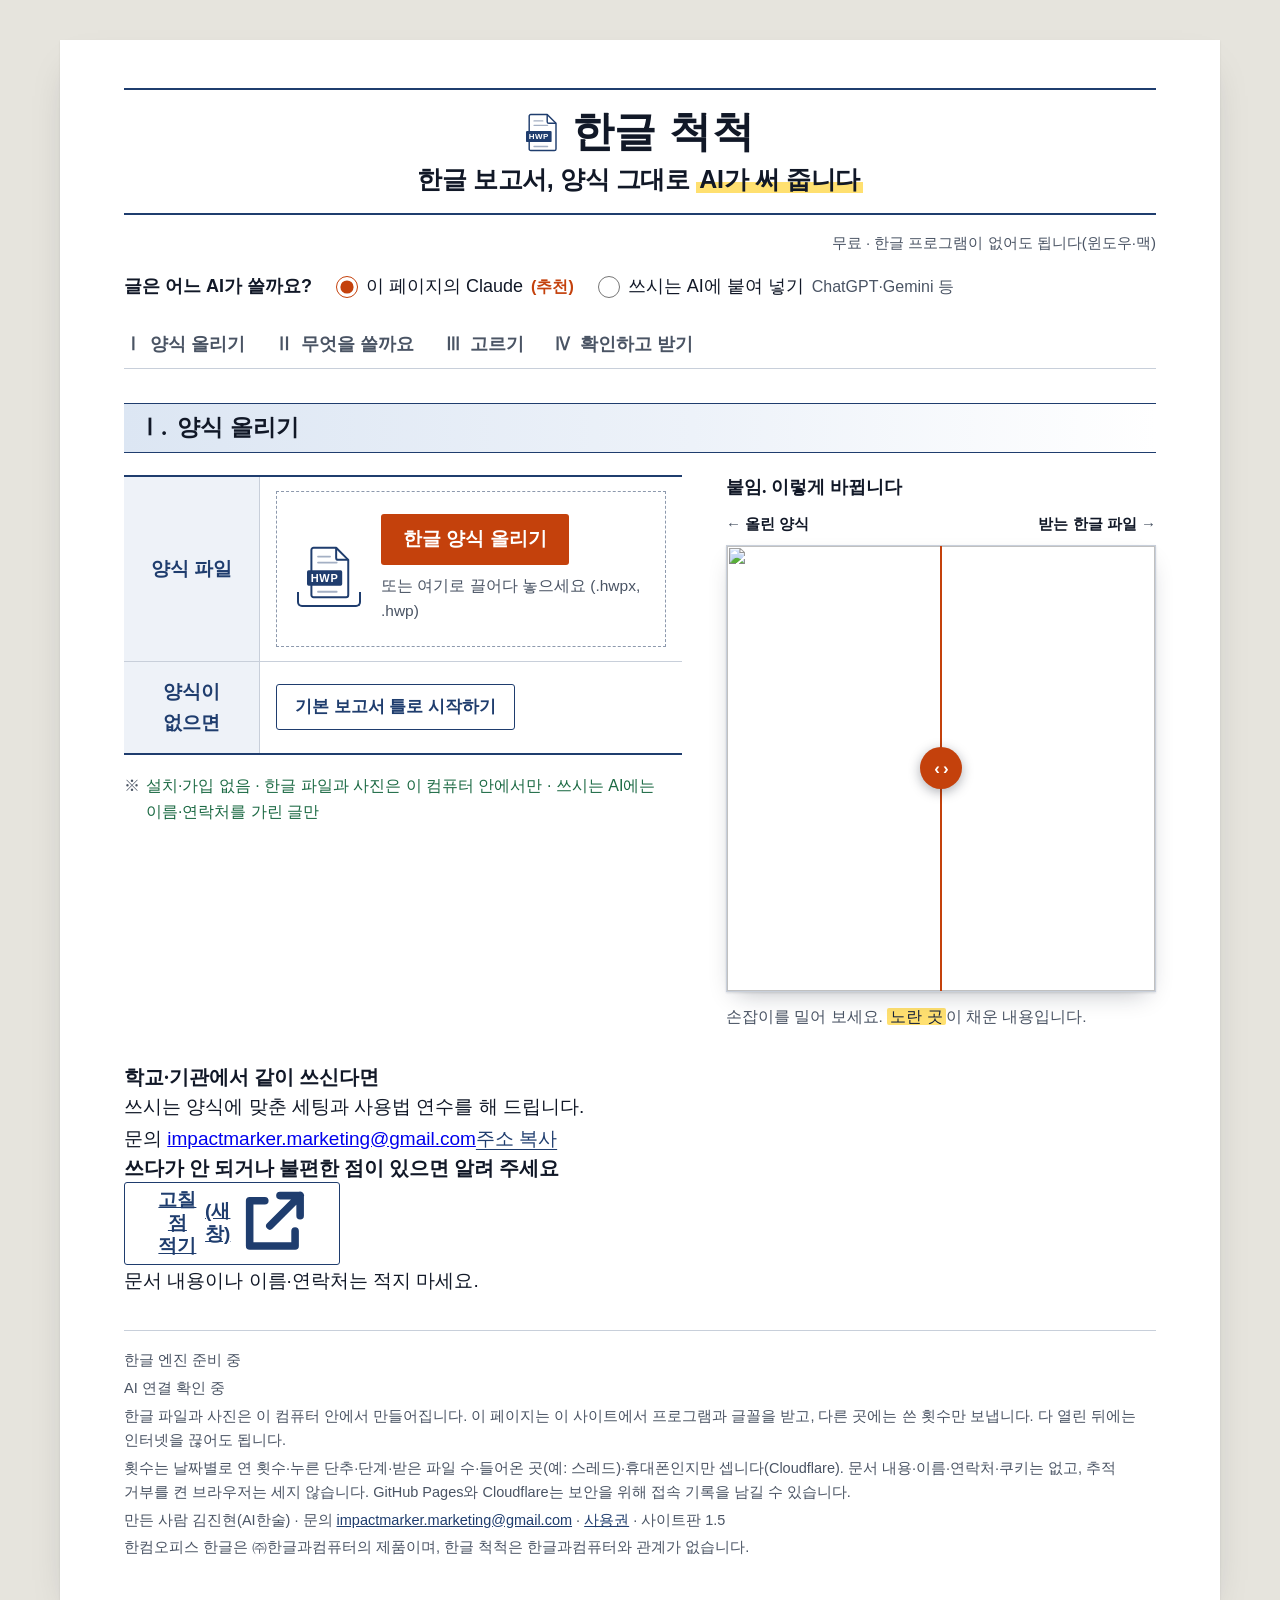
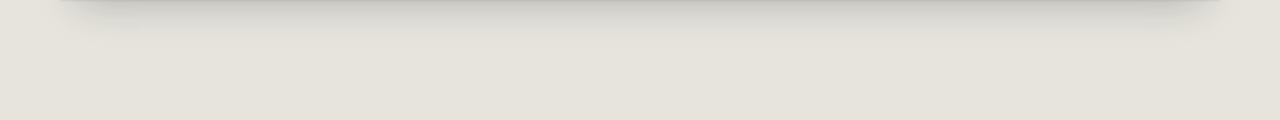
==== commit 5cc181ad: "사이트판 1.5: 2단계 다음 단추 늘 보이게·빈칸이면 예시 안내·2단계와 붙여 넣기 창 세기 Co-Authored-By: Claude Opus 5.5 <noreply@anthro" ====
--- a/index.html
+++ b/index.html
@@ -382,7 +382,7 @@
 /* 끝난 칸은 작게 접어 지금 칸이 크게 보이게 한다(창이 화면보다 길어지지 않게) */
 .paste-steps > li.done { padding-top: 10px; padding-bottom: 10px; grid-template-columns: 64px minmax(0, 1fr); align-items: center; }
 .paste-steps > li.done .ps-pic { width: 56px; height: 40px; margin-top: 0; }
-.paste-steps > li.done details, .paste-steps > li.done .ai-open, .paste-steps > li.done .ai-app { display: none; }
+.paste-steps > li.done details, .paste-steps > li.done .ai-open { display: none; }
 .ps-pic { width: 96px; height: 70px; color: var(--navy); margin-top: 8px; }
 .ps-body { display: grid; gap: 8px; min-width: 0; }
 .ps-say { font-weight: 600; }
@@ -393,12 +393,6 @@
 kbd { display: inline-block; font: 600 14px/1 var(--f-body); color: var(--ink); background: var(--th); border: 1px solid var(--line); border-bottom-width: 2px; border-radius: 4px; padding: 4px 7px; margin: 0 2px; }
 .ai-open { font-size: 16.5px; color: var(--muted); }
 .ai-open a { color: var(--link); font-weight: 600; }
-/* 스레드·인스타·카톡 등 앱 안 화면(<html data-inapp>, 사이트판 phone.js가 단다): 링크로 연 AI가 이 화면 자리에 열려
-   쓰던 것이 사라질 수 있어 링크를 빼고, AI 앱을 따로 열었다가 이 화면으로 돌아오라고 쓴다 */
-.ai-app, .app-only { display: none; }
-html[data-inapp] .ai-open { display: none; }
-html[data-inapp] .ai-app { display: block; font-size: 16.5px; color: var(--muted); }
-html[data-inapp] .app-only { display: inline; }
 /* 지금 칸의 그림만 한 번 움직인다: 종이가 한 장 더 생기고, 글이 입력칸으로 들어가 보내지고, 복사 단추 뒤 화살표가 내려온다 */
 .paste-steps li.now .copy-sheet { animation: ps-copy 1.4s var(--ease-out) .25s 2 both; }
 @keyframes ps-copy { 0% { transform: none; opacity: 0; } 30% { opacity: 1; } 70%, 100% { transform: translate(14px, 9px); opacity: 1; } }
@@ -472,11 +466,6 @@
   .drop-txt { display: flex; align-items: center; gap: 12px; }
   .drop-big { flex: 1; }
   .drop-small { flex: none; }
-  /* 붙여 넣기 창의 Ctrl+V 같은 자판 안내는 휴대폰에서 뺀다 */
-  .keys { display: none; }
-  /* 앱 안 화면이면 1단계 표 맨 아래 「브라우저로 열기」 줄(사이트판 phone.js) */
-  .inapp-tip p:first-child { font-weight: 600; }
-  .inapp-tip .why { font-size: 15.5px; color: var(--muted); }
 }
 @media (prefers-reduced-motion: reduce) {
   *, *::before, *::after { animation-duration: .01ms !important; animation-delay: 0s !important; animation-iteration-count: 1 !important; transition-duration: .01ms !important; transition-delay: 0s !important; }
@@ -680,7 +669,7 @@
           <ul id="notes" class="notes"></ul>
         </details>
         <p><button type="button" class="link" id="restart">새 문서 만들기</button></p>
-        <p class="s4-fb"><a class="link fb-go" href="https://docs.google.com/forms/d/e/1FAIpQLSed8OdJYOJW6s1ZFraGmRR9eHI6qW9JNtUuokn5z82x0d24-g/viewform" target="_blank" rel="noopener noreferrer" data-entry="932938384" data-ver="1.6">한글 척척 불편한 점 알리기<span class="vh">(새 창)</span></a></p>
+        <p class="s4-fb"><a class="link fb-go" href="https://docs.google.com/forms/d/e/1FAIpQLSed8OdJYOJW6s1ZFraGmRR9eHI6qW9JNtUuokn5z82x0d24-g/viewform" target="_blank" rel="noopener noreferrer" data-entry="932938384" data-ver="1.5">한글 척척 불편한 점 알리기<span class="vh">(새 창)</span></a></p>
       </aside>
     </div>
   </section>
@@ -693,7 +682,7 @@
     </div>
     <div class="org-col">
       <h3>쓰다가 안 되거나 불편한 점이 있으면 알려 주세요</h3>
-      <a class="btn quiet fb-go" href="https://docs.google.com/forms/d/e/1FAIpQLSed8OdJYOJW6s1ZFraGmRR9eHI6qW9JNtUuokn5z82x0d24-g/viewform" target="_blank" rel="noopener noreferrer" data-entry="932938384" data-ver="1.6">고칠 점 적기<span class="vh">(새 창)</span><svg viewBox="0 0 16 16" aria-hidden="true" focusable="false"><path d="M6.5 3.5h-3v9h9v-3M9.5 2.5h4v4M13.5 2.5 7.5 8.5" fill="none" stroke="currentColor" stroke-width="1.5" stroke-linecap="round" stroke-linejoin="round"/></svg></a>
+      <a class="btn quiet fb-go" href="https://docs.google.com/forms/d/e/1FAIpQLSed8OdJYOJW6s1ZFraGmRR9eHI6qW9JNtUuokn5z82x0d24-g/viewform" target="_blank" rel="noopener noreferrer" data-entry="932938384" data-ver="1.5">고칠 점 적기<span class="vh">(새 창)</span><svg viewBox="0 0 16 16" aria-hidden="true" focusable="false"><path d="M6.5 3.5h-3v9h9v-3M9.5 2.5h4v4M13.5 2.5 7.5 8.5" fill="none" stroke="currentColor" stroke-width="1.5" stroke-linecap="round" stroke-linejoin="round"/></svg></a>
       <p class="org-note">문서 내용이나 이름·연락처는 적지 마세요.</p>
     </div>
   </aside>
@@ -703,7 +692,7 @@
     <p id="ai-status">AI 연결 확인 중</p>
     <p>한글 파일과 사진은 이 컴퓨터 안에서 만들어집니다. 이 페이지는 이 사이트에서 프로그램과 글꼴을 받고, 다른 곳에는 쓴 횟수만 보냅니다. 다 열린 뒤에는 인터넷을 끊어도 됩니다.</p>
     <p>횟수는 날짜별로 연 횟수·누른 단추·단계·받은 파일 수·들어온 곳(예: 스레드)·휴대폰인지만 셉니다(Cloudflare). 문서 내용·이름·연락처·쿠키는 없고, 추적 거부를 켠 브라우저는 세지 않습니다. GitHub Pages와 Cloudflare는 보안을 위해 접속 기록을 남길 수 있습니다.</p>
-    <p>만든 사람 김진현(AI한술) · 문의 <a href="mailto:impactmarker.marketing@gmail.com">impactmarker.marketing@gmail.com</a> · <a href="licenses.html">사용권</a> · 사이트판 1.6</p>
+    <p>만든 사람 김진현(AI한술) · 문의 <a href="mailto:impactmarker.marketing@gmail.com">impactmarker.marketing@gmail.com</a> · <a href="licenses.html">사용권</a> · 사이트판 1.5</p>
     <p>한컴오피스 한글은 ㈜한글과컴퓨터의 제품이며, 한글 척척은 한글과컴퓨터와 관계가 없습니다.</p>
   </footer>
 </div>
@@ -734,9 +723,8 @@
           <circle class="mv chat-send" cx="70.5" cy="47.5" r="3.6" fill="var(--accent)"/>
         </svg>
         <div class="ps-body">
-          <p class="ps-say">쓰시는 AI<span class="app-only"> 앱</span>의 <b>새 대화</b>에 붙여 넣고 보내기 <span class="keys"><kbd class="k-mod">Ctrl</kbd>+<kbd>V</kbd></span></p>
+          <p class="ps-say">쓰시는 AI의 <b>새 대화</b>에 붙여 넣고 보내기 <span class="keys"><kbd class="k-mod">Ctrl</kbd>+<kbd>V</kbd></span></p>
           <p class="ai-open">열기: <a href="https://chatgpt.com/" target="_blank" rel="noopener noreferrer">ChatGPT</a> · <a href="https://gemini.google.com/app" target="_blank" rel="noopener noreferrer">Gemini</a> · <a href="https://claude.ai/new" target="_blank" rel="noopener noreferrer">Claude</a></p>
-          <p class="ai-app">이 화면은 닫지 말고, 답을 받으면 <span class="app-back">이 앱으로</span> 돌아오기</p>
         </div>
       </li>
       <li>
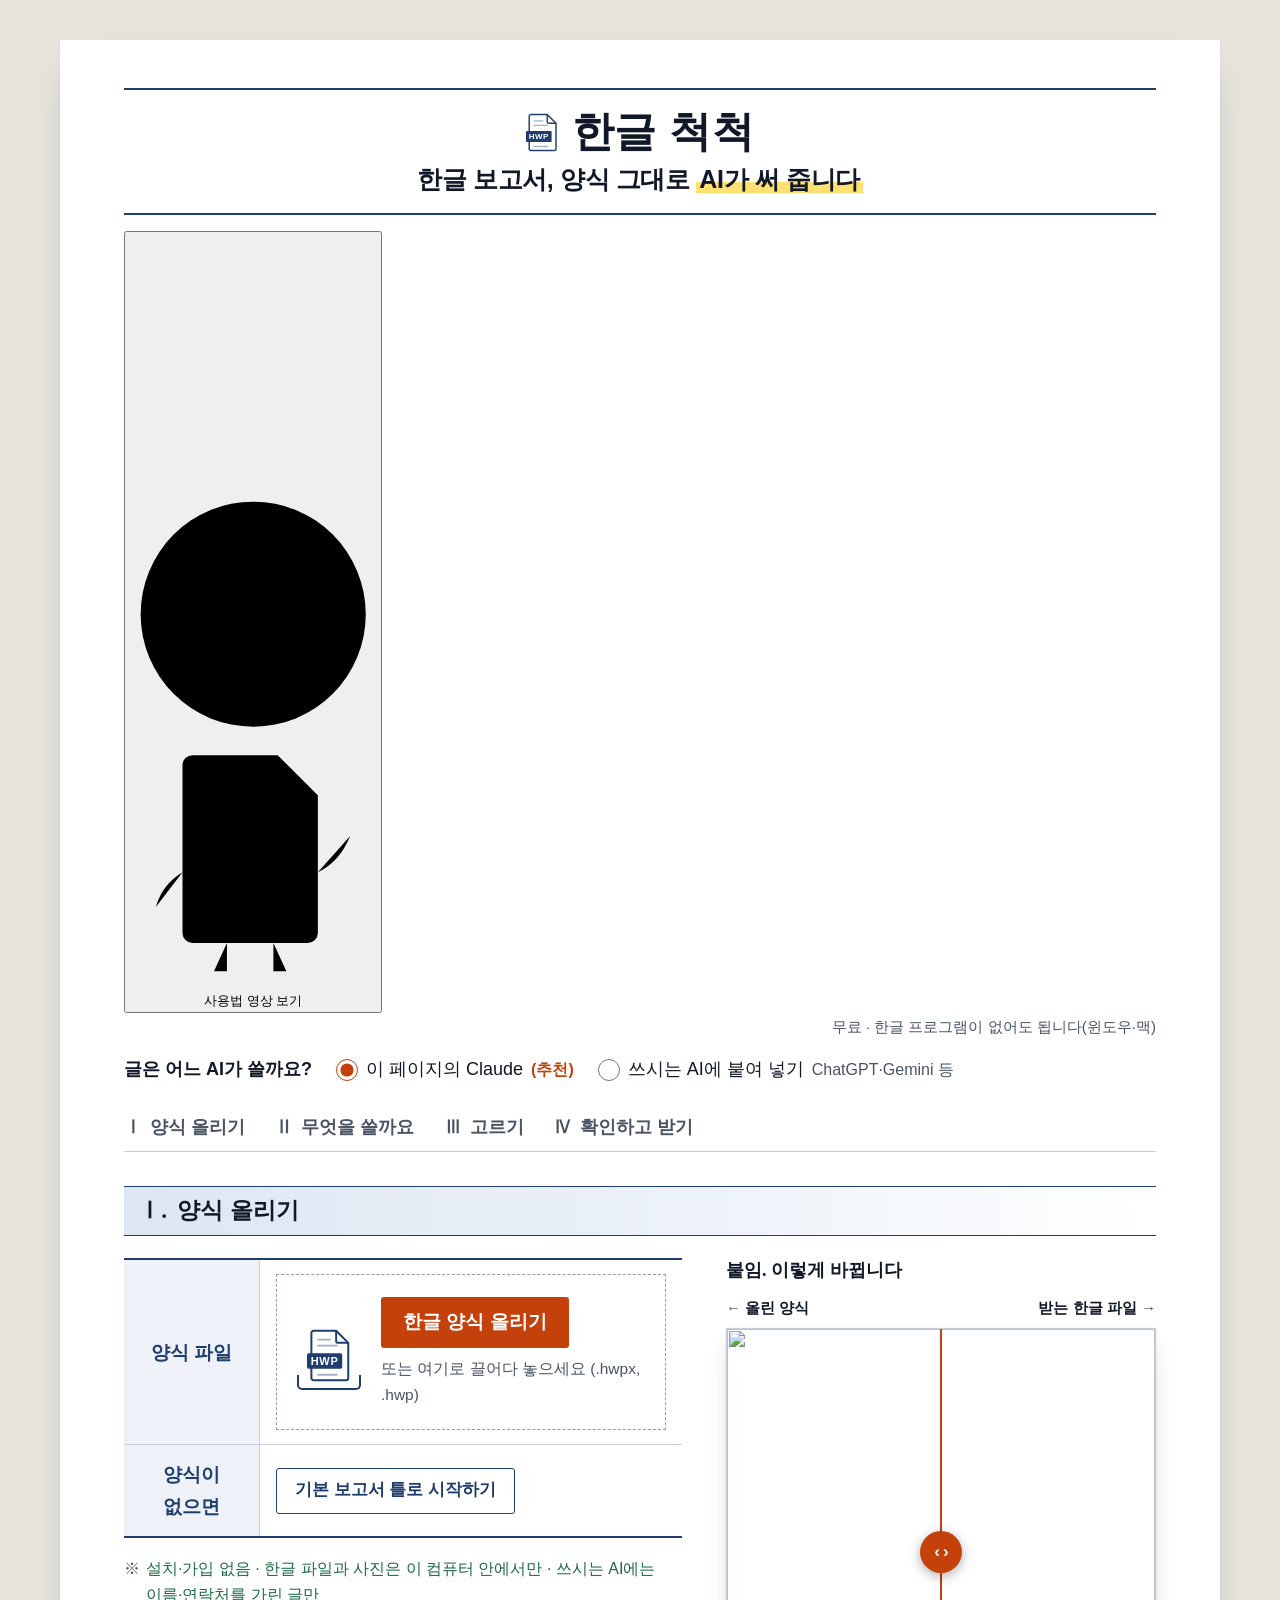
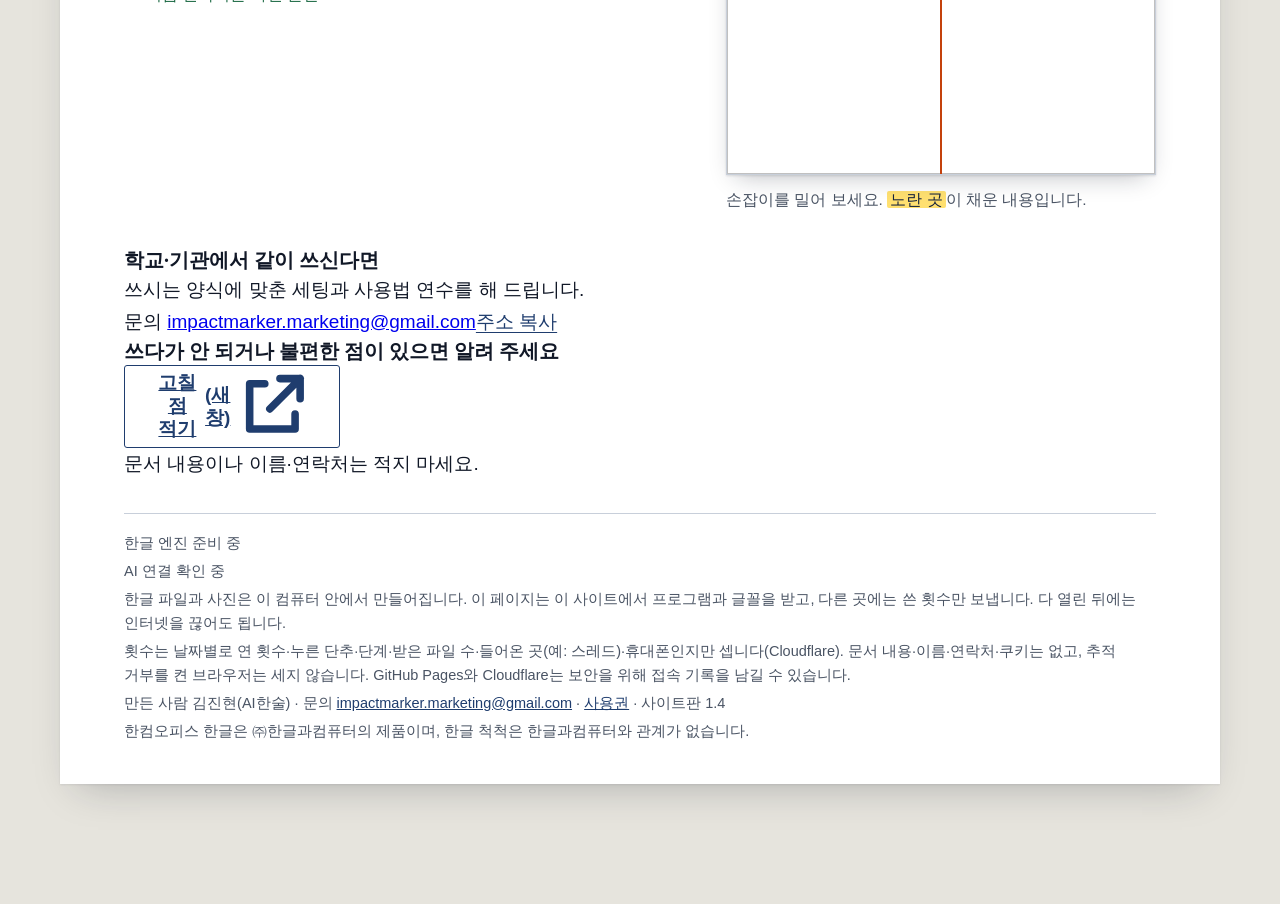
==== commit 4cffeea1: "사이트판 1.4: 휴대폰 첫 화면에 양식 올리기·기본 틀이 다 보이게, 「휴대폰이면 · 컴퓨터로 주소 보내기」, 사용법 영상이 끝나면 다음 할 곳 안내, 쓴 횟수 세기 보강 Co-" ====
--- a/index.html
+++ b/index.html
@@ -82,7 +82,7 @@
 * { box-sizing: border-box; }
 [hidden] { display: none !important; }
 body { margin: 0; background: var(--desk); color: var(--ink); font: 19px/1.65 var(--f-body); padding: 40px 16px 120px; -webkit-text-size-adjust: 100%; word-break: keep-all; overflow-wrap: anywhere; }
-.wrap { --gut: 64px; max-width: 1160px; margin: 0 auto; display: grid; gap: 34px; background: var(--sheet); padding: 48px var(--gut) 40px; box-shadow: var(--shadow); }
+.wrap { max-width: 1160px; margin: 0 auto; display: grid; gap: 34px; background: var(--sheet); padding: 48px 64px 40px; box-shadow: var(--shadow); }
 h1, h2, h3 { margin: 0; text-wrap: balance; }
 h2 { font: 700 26px/1.3 var(--f-display); }
 h3 { font: 700 20px/1.4 var(--f-display); }
@@ -193,12 +193,6 @@
 textarea:focus, input[type="text"]:focus { border-color: var(--navy); outline: none; box-shadow: 0 0 0 3px var(--navy-soft); }
 textarea { resize: vertical; min-height: 9.5em; }
 .examples { display: flex; flex-wrap: wrap; gap: 6px 16px; color: var(--muted); font-size: 17px; }
-#s2-msg:empty { display: none; }
-/* 「다음」 줄: 사진·자료 칸에 밀려 두 화면 아래에 있어도 화면 아래에 붙어 늘 보인다.
-   휴대폰 자판이 올라오면(app.js가 html에 .kb를 붙임) 글 칸을 가리지 않게 제자리(맨 끝)로 돌아간다 */
-.s2-next { position: sticky; bottom: 0; z-index: 5; margin: 0 calc(-1 * var(--gut)); padding: 12px var(--gut) calc(12px + env(safe-area-inset-bottom, 0px)); background: var(--sheet); border-top: 1px solid var(--line); }
-html.kb .s2-next { position: static; }
-html:has(#s2:not([hidden])) { scroll-padding-bottom: 96px; }
 .files { list-style: none; margin: 0; padding: 0; display: grid; gap: 8px; }
 .files li { display: flex; flex-wrap: wrap; justify-content: space-between; gap: 4px 16px; padding: 10px 0; border-bottom: 1px solid var(--line); }
 .files .name { font-weight: 500; min-width: 0; overflow-wrap: anywhere; }
@@ -412,7 +406,7 @@
 }
 @media (max-width: 720px) {
   body { padding: 0 0 120px; }
-  .wrap { --gut: 16px; padding: 26px var(--gut) 32px; gap: 28px; box-shadow: none; }
+  .wrap { padding: 26px 16px 32px; gap: 28px; box-shadow: none; }
   .title { padding: 14px 4px 12px; }
   .title h1 { font-size: 32px; gap: 10px; }
   .title h1 .fileic { width: 25px; height: 30px; }
@@ -580,7 +574,6 @@
         <button type="button" class="link" data-ex="1">운영 계획</button>
         <button type="button" class="link" data-ex="2">일지 칸 채우기</button>
       </p>
-      <div id="s2-msg" class="msg" role="alert"></div>
     </div>
     <div class="block" id="p-block">
       <h3>사진 <span class="opt">선택</span></h3>
@@ -614,10 +607,11 @@
       <summary>AI에 가는 글 보기</summary>
       <pre id="send-pre" class="send"></pre>
     </details>
-    <p><button type="button" class="link" id="back1">양식 다시 고르기</button></p>
-    <div class="actions s2-next">
-      <button type="button" class="btn quiet" id="to3">AI에게 쓰게 하기</button>
-    </div>
+    <div class="actions">
+      <button type="button" class="btn" id="to3">AI에게 쓰게 하기</button>
+      <button type="button" class="link" id="back1">양식 다시 고르기</button>
+    </div>
+    <div id="s2-msg" class="msg" role="alert"></div>
   </section>
 
   <section data-step="3" id="s3" aria-labelledby="h3s" hidden>
@@ -669,7 +663,7 @@
           <ul id="notes" class="notes"></ul>
         </details>
         <p><button type="button" class="link" id="restart">새 문서 만들기</button></p>
-        <p class="s4-fb"><a class="link fb-go" href="https://docs.google.com/forms/d/e/1FAIpQLSed8OdJYOJW6s1ZFraGmRR9eHI6qW9JNtUuokn5z82x0d24-g/viewform" target="_blank" rel="noopener noreferrer" data-entry="932938384" data-ver="1.5">한글 척척 불편한 점 알리기<span class="vh">(새 창)</span></a></p>
+        <p class="s4-fb"><a class="link fb-go" href="https://docs.google.com/forms/d/e/1FAIpQLSed8OdJYOJW6s1ZFraGmRR9eHI6qW9JNtUuokn5z82x0d24-g/viewform" target="_blank" rel="noopener noreferrer" data-entry="932938384" data-ver="1.4">한글 척척 불편한 점 알리기<span class="vh">(새 창)</span></a></p>
       </aside>
     </div>
   </section>
@@ -682,7 +676,7 @@
     </div>
     <div class="org-col">
       <h3>쓰다가 안 되거나 불편한 점이 있으면 알려 주세요</h3>
-      <a class="btn quiet fb-go" href="https://docs.google.com/forms/d/e/1FAIpQLSed8OdJYOJW6s1ZFraGmRR9eHI6qW9JNtUuokn5z82x0d24-g/viewform" target="_blank" rel="noopener noreferrer" data-entry="932938384" data-ver="1.5">고칠 점 적기<span class="vh">(새 창)</span><svg viewBox="0 0 16 16" aria-hidden="true" focusable="false"><path d="M6.5 3.5h-3v9h9v-3M9.5 2.5h4v4M13.5 2.5 7.5 8.5" fill="none" stroke="currentColor" stroke-width="1.5" stroke-linecap="round" stroke-linejoin="round"/></svg></a>
+      <a class="btn quiet fb-go" href="https://docs.google.com/forms/d/e/1FAIpQLSed8OdJYOJW6s1ZFraGmRR9eHI6qW9JNtUuokn5z82x0d24-g/viewform" target="_blank" rel="noopener noreferrer" data-entry="932938384" data-ver="1.4">고칠 점 적기<span class="vh">(새 창)</span><svg viewBox="0 0 16 16" aria-hidden="true" focusable="false"><path d="M6.5 3.5h-3v9h9v-3M9.5 2.5h4v4M13.5 2.5 7.5 8.5" fill="none" stroke="currentColor" stroke-width="1.5" stroke-linecap="round" stroke-linejoin="round"/></svg></a>
       <p class="org-note">문서 내용이나 이름·연락처는 적지 마세요.</p>
     </div>
   </aside>
@@ -692,7 +686,7 @@
     <p id="ai-status">AI 연결 확인 중</p>
     <p>한글 파일과 사진은 이 컴퓨터 안에서 만들어집니다. 이 페이지는 이 사이트에서 프로그램과 글꼴을 받고, 다른 곳에는 쓴 횟수만 보냅니다. 다 열린 뒤에는 인터넷을 끊어도 됩니다.</p>
     <p>횟수는 날짜별로 연 횟수·누른 단추·단계·받은 파일 수·들어온 곳(예: 스레드)·휴대폰인지만 셉니다(Cloudflare). 문서 내용·이름·연락처·쿠키는 없고, 추적 거부를 켠 브라우저는 세지 않습니다. GitHub Pages와 Cloudflare는 보안을 위해 접속 기록을 남길 수 있습니다.</p>
-    <p>만든 사람 김진현(AI한술) · 문의 <a href="mailto:impactmarker.marketing@gmail.com">impactmarker.marketing@gmail.com</a> · <a href="licenses.html">사용권</a> · 사이트판 1.5</p>
+    <p>만든 사람 김진현(AI한술) · 문의 <a href="mailto:impactmarker.marketing@gmail.com">impactmarker.marketing@gmail.com</a> · <a href="licenses.html">사용권</a> · 사이트판 1.4</p>
     <p>한컴오피스 한글은 ㈜한글과컴퓨터의 제품이며, 한글 척척은 한글과컴퓨터와 관계가 없습니다.</p>
   </footer>
 </div>
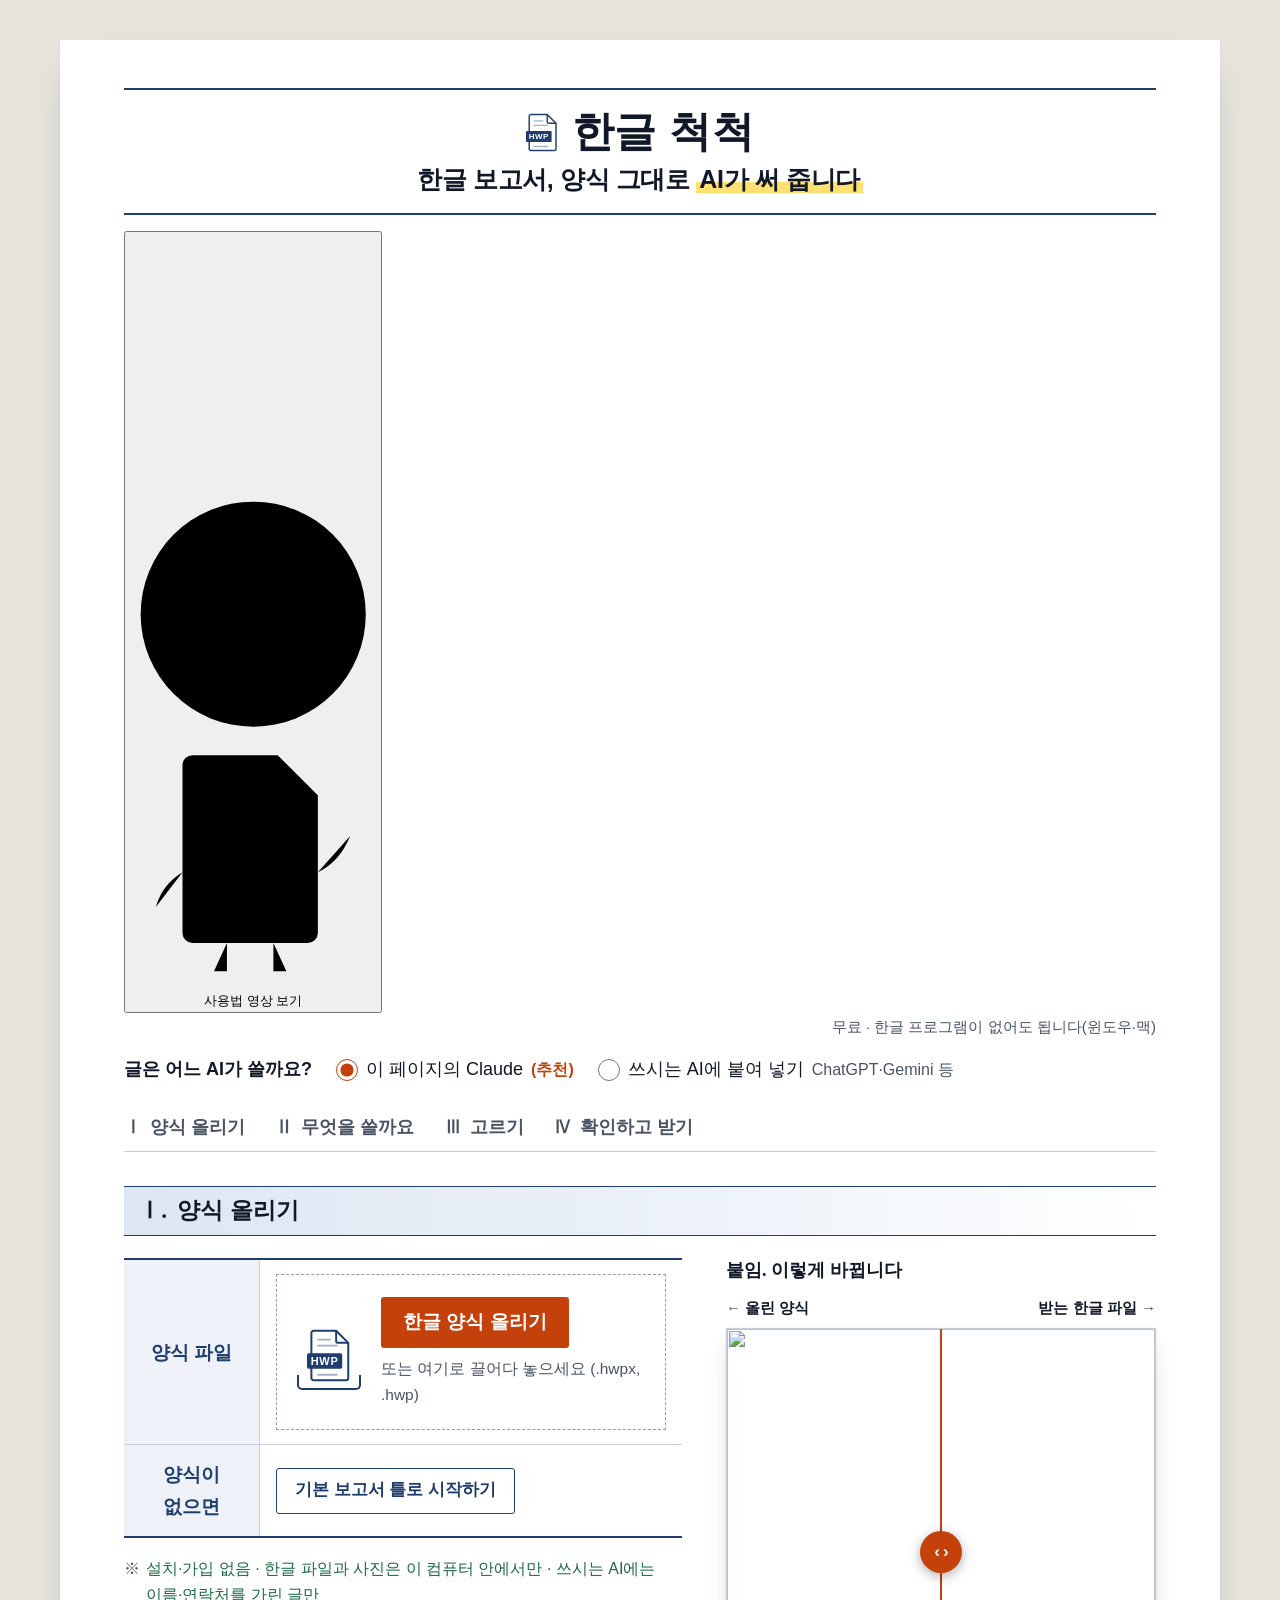
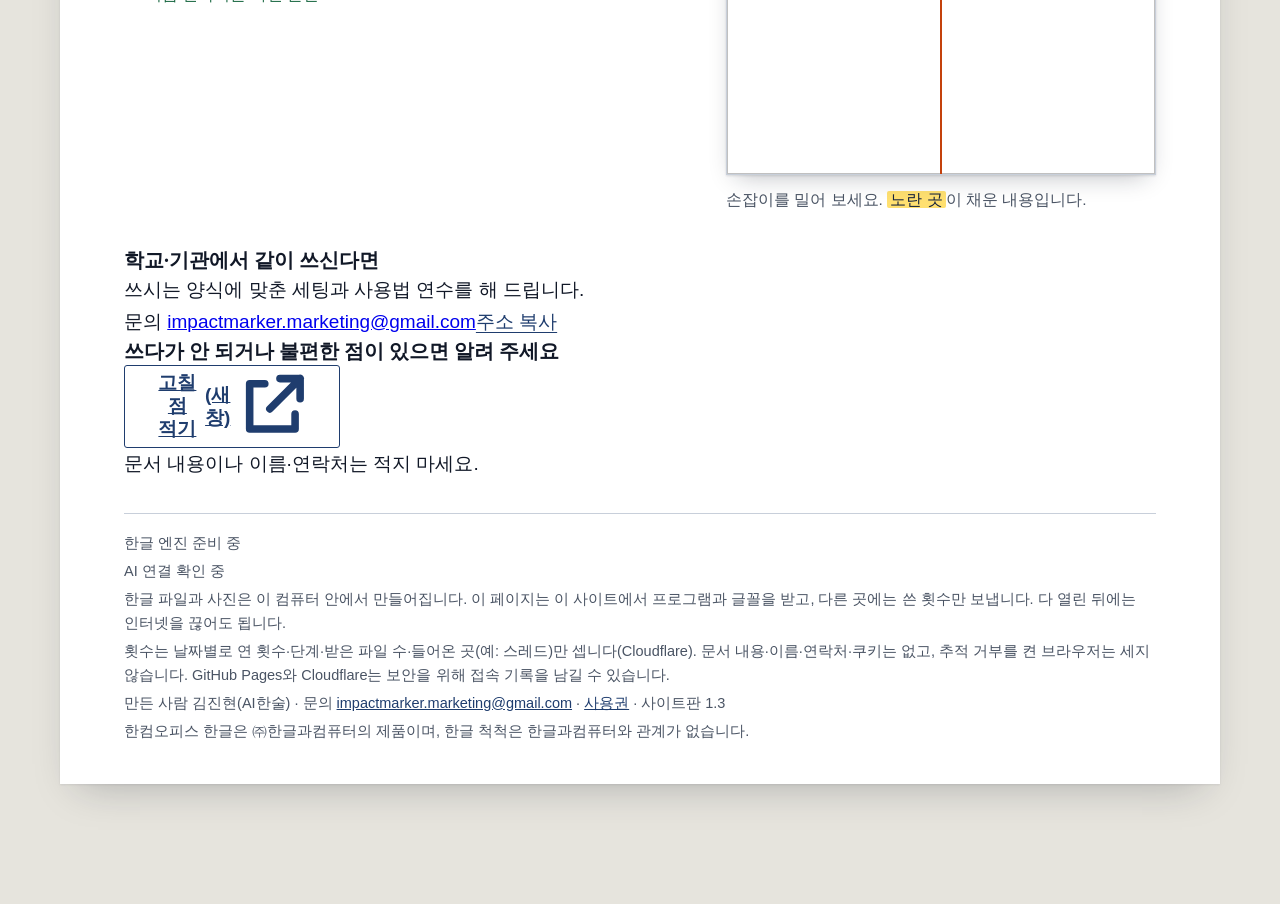
==== commit 4323ef6d: "사이트판 1.3: 쓴 횟수 세기(Cloudflare) 날짜별로 연 횟수·단계·받은 파일 수·들어온 곳만 센다. 문서 내용·이름·연락처·쿠키는 보내지 않고, 추적 거부를 켠 브라우저" ====
--- a/index.html
+++ b/index.html
@@ -23,7 +23,6 @@
 <link rel="stylesheet" href="org.css">
 <script src="howto.js" defer></script>
 <script src="org.js" defer></script>
-<script src="phone.js" defer></script>
 <script src="stats.js" defer></script>
 </head>
 <body>
@@ -444,23 +443,6 @@
   .paste { scroll-padding-bottom: 0; }
   .paste-foot { position: static; }
 }
-/* 휴대폰(손가락으로만 누르는 좁은 화면): 끌어다 놓기를 못 하므로 끌기 그림과 안내를 빼고 양식 칸을 한 줄로 줄인다.
-   「기본 보고서 틀로 시작하기」까지 첫 화면에 들어오게 한다(app.js의 phone()과 같은 조건) */
-@media (hover: none) and (pointer: coarse) and (max-width: 600px) {
-  .wrap { padding-top: 18px; gap: 20px; }
-  .top { gap: 12px; }
-  section { gap: 16px; }
-  section[data-step] > h2 { padding: 5px 10px; }
-  /* 1단계 제목은 바로 위 단계 표시(Ⅰ 양식 올리기)와 같아 화면에서만 뺀다(화면 읽기 프로그램은 그대로 읽음) */
-  #h1s { position: absolute; width: 1px; height: 1px; overflow: hidden; clip-path: inset(50%); white-space: nowrap; padding: 0; border: 0; }
-  .tbl .th { padding: 6px 10px; }
-  .tbl .td { padding: 10px 0 12px; }
-  .drop-pic, .drop-drag { display: none; }
-  .drop { padding: 12px; }
-  .drop-txt { display: flex; align-items: center; gap: 12px; }
-  .drop-big { flex: 1; }
-  .drop-small { flex: none; }
-}
 @media (prefers-reduced-motion: reduce) {
   *, *::before, *::after { animation-duration: .01ms !important; animation-delay: 0s !important; animation-iteration-count: 1 !important; transition-duration: .01ms !important; transition-delay: 0s !important; }
   .fresh { animation-duration: 1.6s !important; }
@@ -532,7 +514,7 @@
               </span>
               <span class="drop-txt">
                 <span class="drop-big">한글 양식 올리기</span>
-                <span class="drop-small"><span class="drop-drag">또는 여기로 끌어다 놓으세요 </span>(.hwpx, .hwp)</span>
+                <span class="drop-small">또는 여기로 끌어다 놓으세요 (.hwpx, .hwp)</span>
               </span>
             </label>
             <input id="f-input" type="file" accept=".hwpx,.hwp" hidden>
@@ -663,7 +645,7 @@
           <ul id="notes" class="notes"></ul>
         </details>
         <p><button type="button" class="link" id="restart">새 문서 만들기</button></p>
-        <p class="s4-fb"><a class="link fb-go" href="https://docs.google.com/forms/d/e/1FAIpQLSed8OdJYOJW6s1ZFraGmRR9eHI6qW9JNtUuokn5z82x0d24-g/viewform" target="_blank" rel="noopener noreferrer" data-entry="932938384" data-ver="1.4">한글 척척 불편한 점 알리기<span class="vh">(새 창)</span></a></p>
+        <p class="s4-fb"><a class="link fb-go" href="https://docs.google.com/forms/d/e/1FAIpQLSed8OdJYOJW6s1ZFraGmRR9eHI6qW9JNtUuokn5z82x0d24-g/viewform" target="_blank" rel="noopener noreferrer" data-entry="932938384" data-ver="1.3">한글 척척 불편한 점 알리기<span class="vh">(새 창)</span></a></p>
       </aside>
     </div>
   </section>
@@ -676,7 +658,7 @@
     </div>
     <div class="org-col">
       <h3>쓰다가 안 되거나 불편한 점이 있으면 알려 주세요</h3>
-      <a class="btn quiet fb-go" href="https://docs.google.com/forms/d/e/1FAIpQLSed8OdJYOJW6s1ZFraGmRR9eHI6qW9JNtUuokn5z82x0d24-g/viewform" target="_blank" rel="noopener noreferrer" data-entry="932938384" data-ver="1.4">고칠 점 적기<span class="vh">(새 창)</span><svg viewBox="0 0 16 16" aria-hidden="true" focusable="false"><path d="M6.5 3.5h-3v9h9v-3M9.5 2.5h4v4M13.5 2.5 7.5 8.5" fill="none" stroke="currentColor" stroke-width="1.5" stroke-linecap="round" stroke-linejoin="round"/></svg></a>
+      <a class="btn quiet fb-go" href="https://docs.google.com/forms/d/e/1FAIpQLSed8OdJYOJW6s1ZFraGmRR9eHI6qW9JNtUuokn5z82x0d24-g/viewform" target="_blank" rel="noopener noreferrer" data-entry="932938384" data-ver="1.3">고칠 점 적기<span class="vh">(새 창)</span><svg viewBox="0 0 16 16" aria-hidden="true" focusable="false"><path d="M6.5 3.5h-3v9h9v-3M9.5 2.5h4v4M13.5 2.5 7.5 8.5" fill="none" stroke="currentColor" stroke-width="1.5" stroke-linecap="round" stroke-linejoin="round"/></svg></a>
       <p class="org-note">문서 내용이나 이름·연락처는 적지 마세요.</p>
     </div>
   </aside>
@@ -685,8 +667,8 @@
     <p id="eng-status">한글 엔진 준비 중</p>
     <p id="ai-status">AI 연결 확인 중</p>
     <p>한글 파일과 사진은 이 컴퓨터 안에서 만들어집니다. 이 페이지는 이 사이트에서 프로그램과 글꼴을 받고, 다른 곳에는 쓴 횟수만 보냅니다. 다 열린 뒤에는 인터넷을 끊어도 됩니다.</p>
-    <p>횟수는 날짜별로 연 횟수·누른 단추·단계·받은 파일 수·들어온 곳(예: 스레드)·휴대폰인지만 셉니다(Cloudflare). 문서 내용·이름·연락처·쿠키는 없고, 추적 거부를 켠 브라우저는 세지 않습니다. GitHub Pages와 Cloudflare는 보안을 위해 접속 기록을 남길 수 있습니다.</p>
-    <p>만든 사람 김진현(AI한술) · 문의 <a href="mailto:impactmarker.marketing@gmail.com">impactmarker.marketing@gmail.com</a> · <a href="licenses.html">사용권</a> · 사이트판 1.4</p>
+    <p>횟수는 날짜별로 연 횟수·단계·받은 파일 수·들어온 곳(예: 스레드)만 셉니다(Cloudflare). 문서 내용·이름·연락처·쿠키는 없고, 추적 거부를 켠 브라우저는 세지 않습니다. GitHub Pages와 Cloudflare는 보안을 위해 접속 기록을 남길 수 있습니다.</p>
+    <p>만든 사람 김진현(AI한술) · 문의 <a href="mailto:impactmarker.marketing@gmail.com">impactmarker.marketing@gmail.com</a> · <a href="licenses.html">사용권</a> · 사이트판 1.3</p>
     <p>한컴오피스 한글은 ㈜한글과컴퓨터의 제품이며, 한글 척척은 한글과컴퓨터와 관계가 없습니다.</p>
   </footer>
 </div>
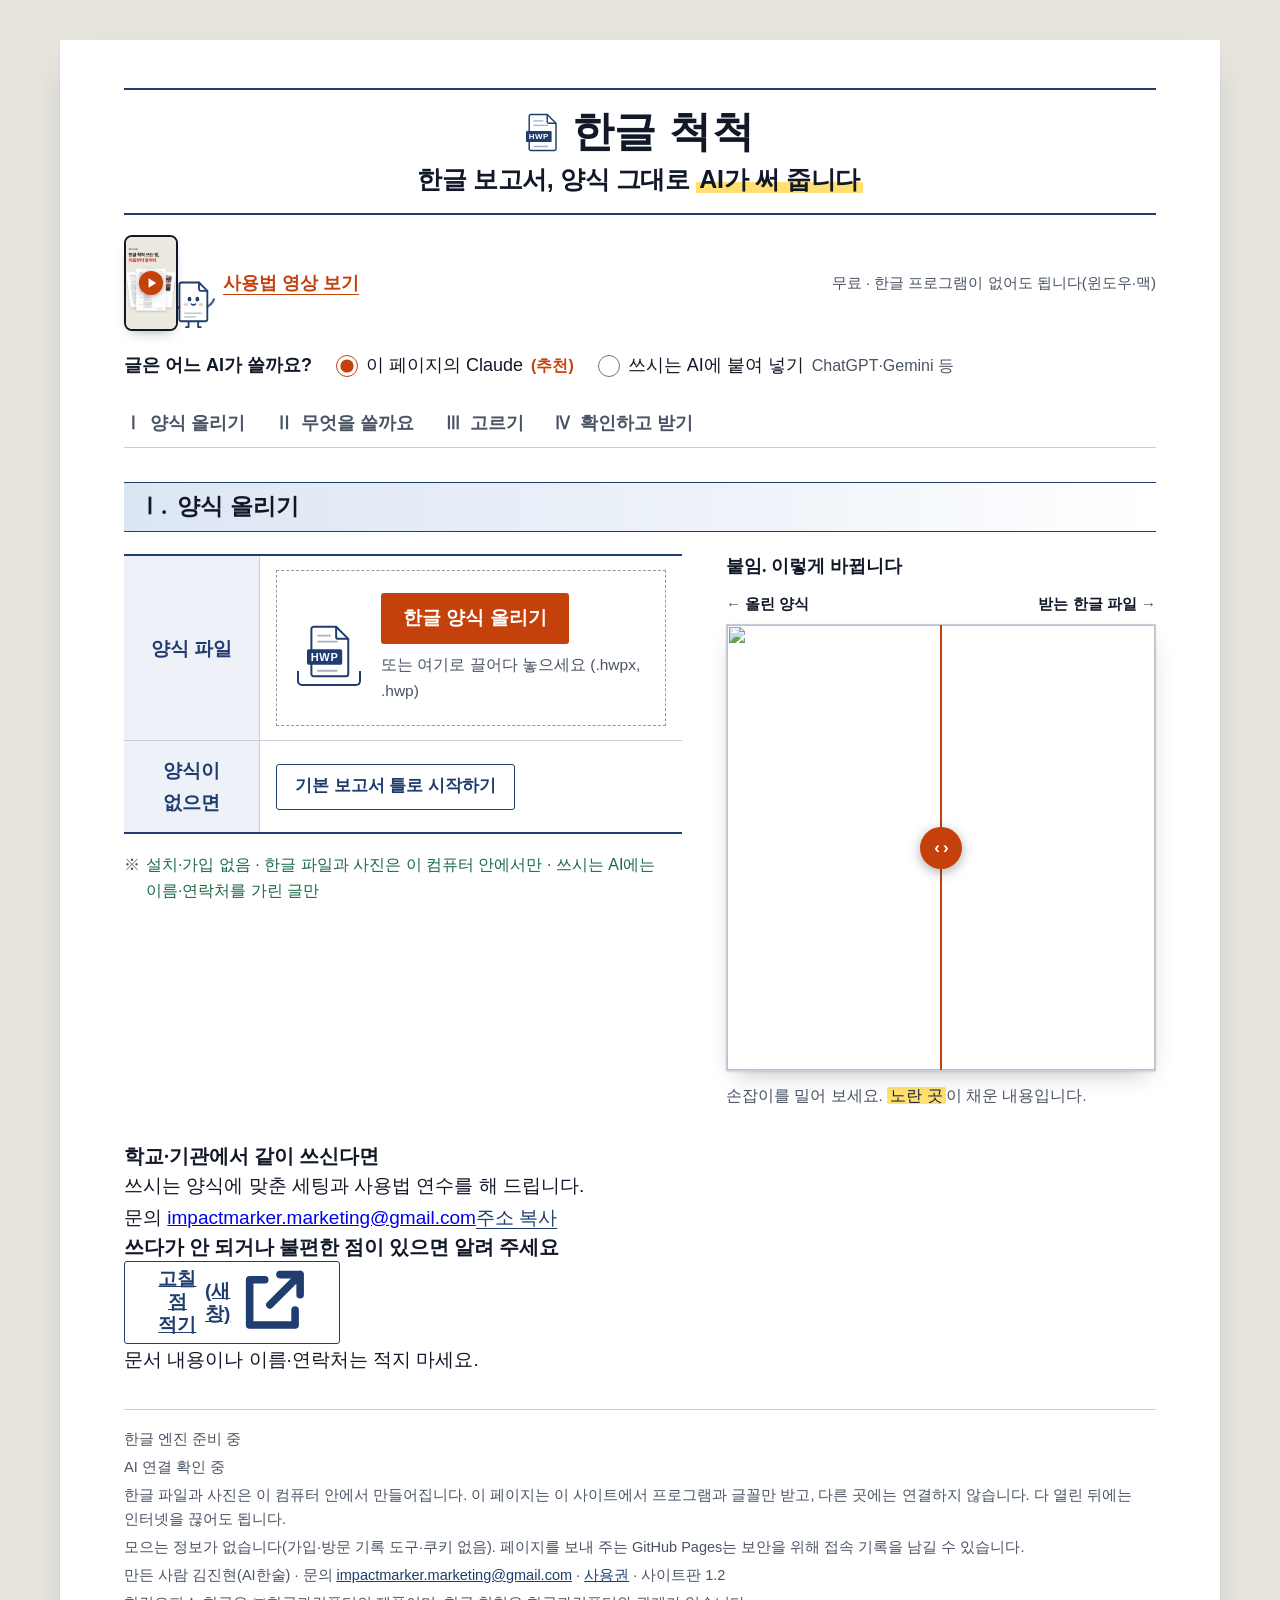
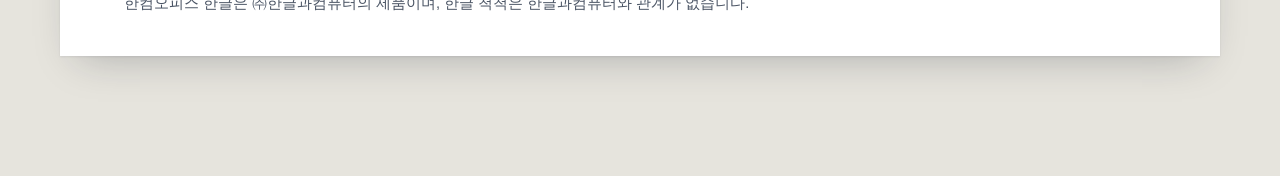
==== commit ffea51c2: "사이트판 1.2: 「사용법 영상 보기」를 세로 미리보기(소리 없음)와 문서 캐릭터로 바꾸고 길이 표시를 뺌 Co-Authored-By: Claude Opus 5.5 <noreply" ====
--- a/index.html
+++ b/index.html
@@ -3,9 +3,8 @@
 <head>
 <meta charset="utf-8">
 <meta name="viewport" content="width=device-width, initial-scale=1">
-<meta http-equiv="Content-Security-Policy" content="default-src 'self'; script-src 'self' 'wasm-unsafe-eval'; style-src 'self' 'unsafe-inline'; img-src 'self' blob: data:; font-src 'self'; connect-src 'self' https://hangul-count.jera0520.workers.dev; worker-src 'self'; object-src 'none'; base-uri 'self'; form-action 'none'">
+<meta http-equiv="Content-Security-Policy" content="default-src 'self'; script-src 'self' 'wasm-unsafe-eval'; style-src 'self' 'unsafe-inline'; img-src 'self' blob: data:; font-src 'self'; connect-src 'self'; worker-src 'self'; object-src 'none'; base-uri 'self'; form-action 'none'">
 <meta name="hc-site" content="1">
-<meta name="hc-count" content="https://hangul-count.jera0520.workers.dev/c">
 <title>한글 척척</title>
 <meta name="description" content="쓰시는 AI가 보고서를 쓰고, 올린 한글 양식 모양 그대로 한글 파일(.hwpx·.hwp)로 받습니다. 양식이 없으면 기본 틀로 시작합니다. 설치·가입 없이 무료이고, 한글 파일과 사진은 이 컴퓨터 밖으로 나가지 않습니다.">
 <meta property="og:type" content="website">
@@ -23,7 +22,6 @@
 <link rel="stylesheet" href="org.css">
 <script src="howto.js" defer></script>
 <script src="org.js" defer></script>
-<script src="stats.js" defer></script>
 </head>
 <body>
 <style>
@@ -645,7 +643,7 @@
           <ul id="notes" class="notes"></ul>
         </details>
         <p><button type="button" class="link" id="restart">새 문서 만들기</button></p>
-        <p class="s4-fb"><a class="link fb-go" href="https://docs.google.com/forms/d/e/1FAIpQLSed8OdJYOJW6s1ZFraGmRR9eHI6qW9JNtUuokn5z82x0d24-g/viewform" target="_blank" rel="noopener noreferrer" data-entry="932938384" data-ver="1.3">한글 척척 불편한 점 알리기<span class="vh">(새 창)</span></a></p>
+        <p class="s4-fb"><a class="link fb-go" href="https://docs.google.com/forms/d/e/1FAIpQLSed8OdJYOJW6s1ZFraGmRR9eHI6qW9JNtUuokn5z82x0d24-g/viewform" target="_blank" rel="noopener noreferrer" data-entry="932938384" data-ver="1.2">한글 척척 불편한 점 알리기<span class="vh">(새 창)</span></a></p>
       </aside>
     </div>
   </section>
@@ -658,7 +656,7 @@
     </div>
     <div class="org-col">
       <h3>쓰다가 안 되거나 불편한 점이 있으면 알려 주세요</h3>
-      <a class="btn quiet fb-go" href="https://docs.google.com/forms/d/e/1FAIpQLSed8OdJYOJW6s1ZFraGmRR9eHI6qW9JNtUuokn5z82x0d24-g/viewform" target="_blank" rel="noopener noreferrer" data-entry="932938384" data-ver="1.3">고칠 점 적기<span class="vh">(새 창)</span><svg viewBox="0 0 16 16" aria-hidden="true" focusable="false"><path d="M6.5 3.5h-3v9h9v-3M9.5 2.5h4v4M13.5 2.5 7.5 8.5" fill="none" stroke="currentColor" stroke-width="1.5" stroke-linecap="round" stroke-linejoin="round"/></svg></a>
+      <a class="btn quiet fb-go" href="https://docs.google.com/forms/d/e/1FAIpQLSed8OdJYOJW6s1ZFraGmRR9eHI6qW9JNtUuokn5z82x0d24-g/viewform" target="_blank" rel="noopener noreferrer" data-entry="932938384" data-ver="1.2">고칠 점 적기<span class="vh">(새 창)</span><svg viewBox="0 0 16 16" aria-hidden="true" focusable="false"><path d="M6.5 3.5h-3v9h9v-3M9.5 2.5h4v4M13.5 2.5 7.5 8.5" fill="none" stroke="currentColor" stroke-width="1.5" stroke-linecap="round" stroke-linejoin="round"/></svg></a>
       <p class="org-note">문서 내용이나 이름·연락처는 적지 마세요.</p>
     </div>
   </aside>
@@ -666,9 +664,9 @@
   <footer class="foot">
     <p id="eng-status">한글 엔진 준비 중</p>
     <p id="ai-status">AI 연결 확인 중</p>
-    <p>한글 파일과 사진은 이 컴퓨터 안에서 만들어집니다. 이 페이지는 이 사이트에서 프로그램과 글꼴을 받고, 다른 곳에는 쓴 횟수만 보냅니다. 다 열린 뒤에는 인터넷을 끊어도 됩니다.</p>
-    <p>횟수는 날짜별로 연 횟수·단계·받은 파일 수·들어온 곳(예: 스레드)만 셉니다(Cloudflare). 문서 내용·이름·연락처·쿠키는 없고, 추적 거부를 켠 브라우저는 세지 않습니다. GitHub Pages와 Cloudflare는 보안을 위해 접속 기록을 남길 수 있습니다.</p>
-    <p>만든 사람 김진현(AI한술) · 문의 <a href="mailto:impactmarker.marketing@gmail.com">impactmarker.marketing@gmail.com</a> · <a href="licenses.html">사용권</a> · 사이트판 1.3</p>
+    <p>한글 파일과 사진은 이 컴퓨터 안에서 만들어집니다. 이 페이지는 이 사이트에서 프로그램과 글꼴만 받고, 다른 곳에는 연결하지 않습니다. 다 열린 뒤에는 인터넷을 끊어도 됩니다.</p>
+    <p>모으는 정보가 없습니다(가입·방문 기록 도구·쿠키 없음). 페이지를 보내 주는 GitHub Pages는 보안을 위해 접속 기록을 남길 수 있습니다.</p>
+    <p>만든 사람 김진현(AI한술) · 문의 <a href="mailto:impactmarker.marketing@gmail.com">impactmarker.marketing@gmail.com</a> · <a href="licenses.html">사용권</a> · 사이트판 1.2</p>
     <p>한컴오피스 한글은 ㈜한글과컴퓨터의 제품이며, 한글 척척은 한글과컴퓨터와 관계가 없습니다.</p>
   </footer>
 </div>
--- a/howto.css
+++ b/howto.css
@@ -0,0 +1,54 @@
+/* 사이트판에만: 머리의 「사용법 영상 보기」와 영상 창.
+   단추: 세로 미리보기(소리 없음, 작게 반복) + 문서 캐릭터(척척이)가 미리보기 뒤에서 고개를 내밂.
+   소리 있는 진짜 영상(howto.mp4)은 누를 때만 받는다. 동작 줄이기면 미리보기·캐릭터 모두 가만히 있다(howto.js). */
+.meta-row { display: flex; flex-wrap: wrap; align-items: center; justify-content: space-between; gap: 6px 24px; }
+.meta-row .meta-line { margin-left: auto; }
+.howto-open { display: inline-flex; align-items: flex-end; gap: 0; margin: 0; padding: 4px 6px 4px 0; border: 0; background: none; color: var(--accent); font: 600 18px/1.4 var(--f-body); cursor: pointer; text-decoration: none; }
+.howto-thumb { position: relative; z-index: 1; flex: none; width: 54px; aspect-ratio: 9 / 16; overflow: hidden; border: 2px solid var(--ink); border-radius: 8px; background: #efebe1; box-shadow: 0 6px 14px -8px rgba(17, 24, 39, .55); }
+.howto-peek { display: block; width: 100%; height: 100%; object-fit: cover; pointer-events: none; }
+.howto-play { position: absolute; left: 50%; top: 50%; width: 26px; height: 26px; margin: -13px 0 0 -13px; filter: drop-shadow(0 1px 3px rgba(0, 0, 0, .35)); transition: transform .2s ease-out; }
+.howto-play circle { fill: var(--accent); }
+.howto-play path { fill: var(--accent-ink); }
+.howto-open:hover .howto-play, .howto-open:focus-visible .howto-play { transform: scale(1.14); }
+.howto-pal { position: relative; z-index: 0; flex: none; width: 50px; height: 52px; margin: 0 4px 0 -9px; overflow: visible; }
+.pal-ln { fill: none; stroke: #1f3d6e; stroke-width: 2.2; stroke-linecap: round; stroke-linejoin: round; }
+.pal-body { fill: #fff; stroke: #1f3d6e; stroke-width: 2.2; stroke-linejoin: round; }
+.pal-txt { stroke: #1f3d6e; stroke-width: 1.8; stroke-linecap: round; opacity: .28; }
+.pal-blush { fill: #ff8f78; opacity: .5; }
+.pal-eyes { fill: #1f3d6e; }
+.pal-smile { stroke-width: 1.9; }
+.howto-t { align-self: center; text-decoration: underline; text-decoration-thickness: 1px; text-underline-offset: 5px; }
+.howto-open:hover .howto-t { text-decoration-thickness: 2px; }
+
+/* 캐릭터 움직임: howto.js가 클래스를 붙였다 뗀다(동작 줄이기면 붙이지 않음) */
+.pal-b, .pal-eyes, .pal-ar { transform-box: fill-box; }
+.pal-b { transform-origin: 50% 100%; }
+.pal-eyes { transform-origin: 50% 50%; }
+.pal-ar { transform-origin: 0% 100%; }
+.howto-pal.hide { transform: translateX(-40px); }
+.howto-pal.out { animation: pal-out .62s cubic-bezier(.34, 1.56, .64, 1) both; }
+.howto-pal.back { animation: pal-back 1.5s ease-in-out both; }
+.howto-pal.hop .pal-b { animation: pal-hop .9s ease-out both; }
+.howto-pal.wave .pal-ar { animation: pal-wave 1.1s ease-in-out both; }
+.howto-pal.blink .pal-eyes { animation: pal-blink .22s ease-in-out both; }
+@keyframes pal-out { from { transform: translateX(-40px); } to { transform: none; } }
+@keyframes pal-back { 0% { transform: none; } 35%, 55% { transform: translateX(-40px); } 100% { transform: none; } }
+@keyframes pal-hop { 0%, 100% { transform: none; } 22% { transform: translateY(-7px) scaleY(1.03); } 44% { transform: none; } 58% { transform: translateY(-3px); } 72% { transform: scaleY(.96); } }
+@keyframes pal-wave { 0%, 100% { transform: none; } 20%, 60% { transform: rotate(-28deg); } 40%, 80% { transform: rotate(6deg); } }
+@keyframes pal-blink { 0%, 100% { transform: none; } 50% { transform: scaleY(.12); } }
+@media (prefers-reduced-motion: reduce) {
+  .howto-pal, .howto-pal * { animation: none !important; transform: none !important; }
+  .howto-play { transition: none; }
+}
+
+.howto-dlg { padding: 0; border: 0; background: transparent; overflow: visible; }
+.howto-dlg::backdrop { background: rgba(8, 12, 18, .78); }
+.howto-box { display: grid; gap: 10px; justify-items: end; }
+.howto-x { margin: 0; padding: 6px 4px; border: 0; background: none; color: #fff; font: 600 17px/1.4 var(--f-body); cursor: pointer; text-decoration: underline; text-underline-offset: 5px; }
+.howto-box video { display: block; width: min(92vw, 47vh, 486px); height: auto; aspect-ratio: 9 / 16; background: #000; box-shadow: 0 20px 60px rgba(0, 0, 0, .45); }
+@media (max-width: 720px) {
+  .howto-open { font-size: 17px; }
+  .howto-thumb { width: 48px; }
+  .howto-pal { width: 44px; height: 46px; margin-left: -8px; }
+  .meta-row .meta-line { margin-left: 0; }
+}
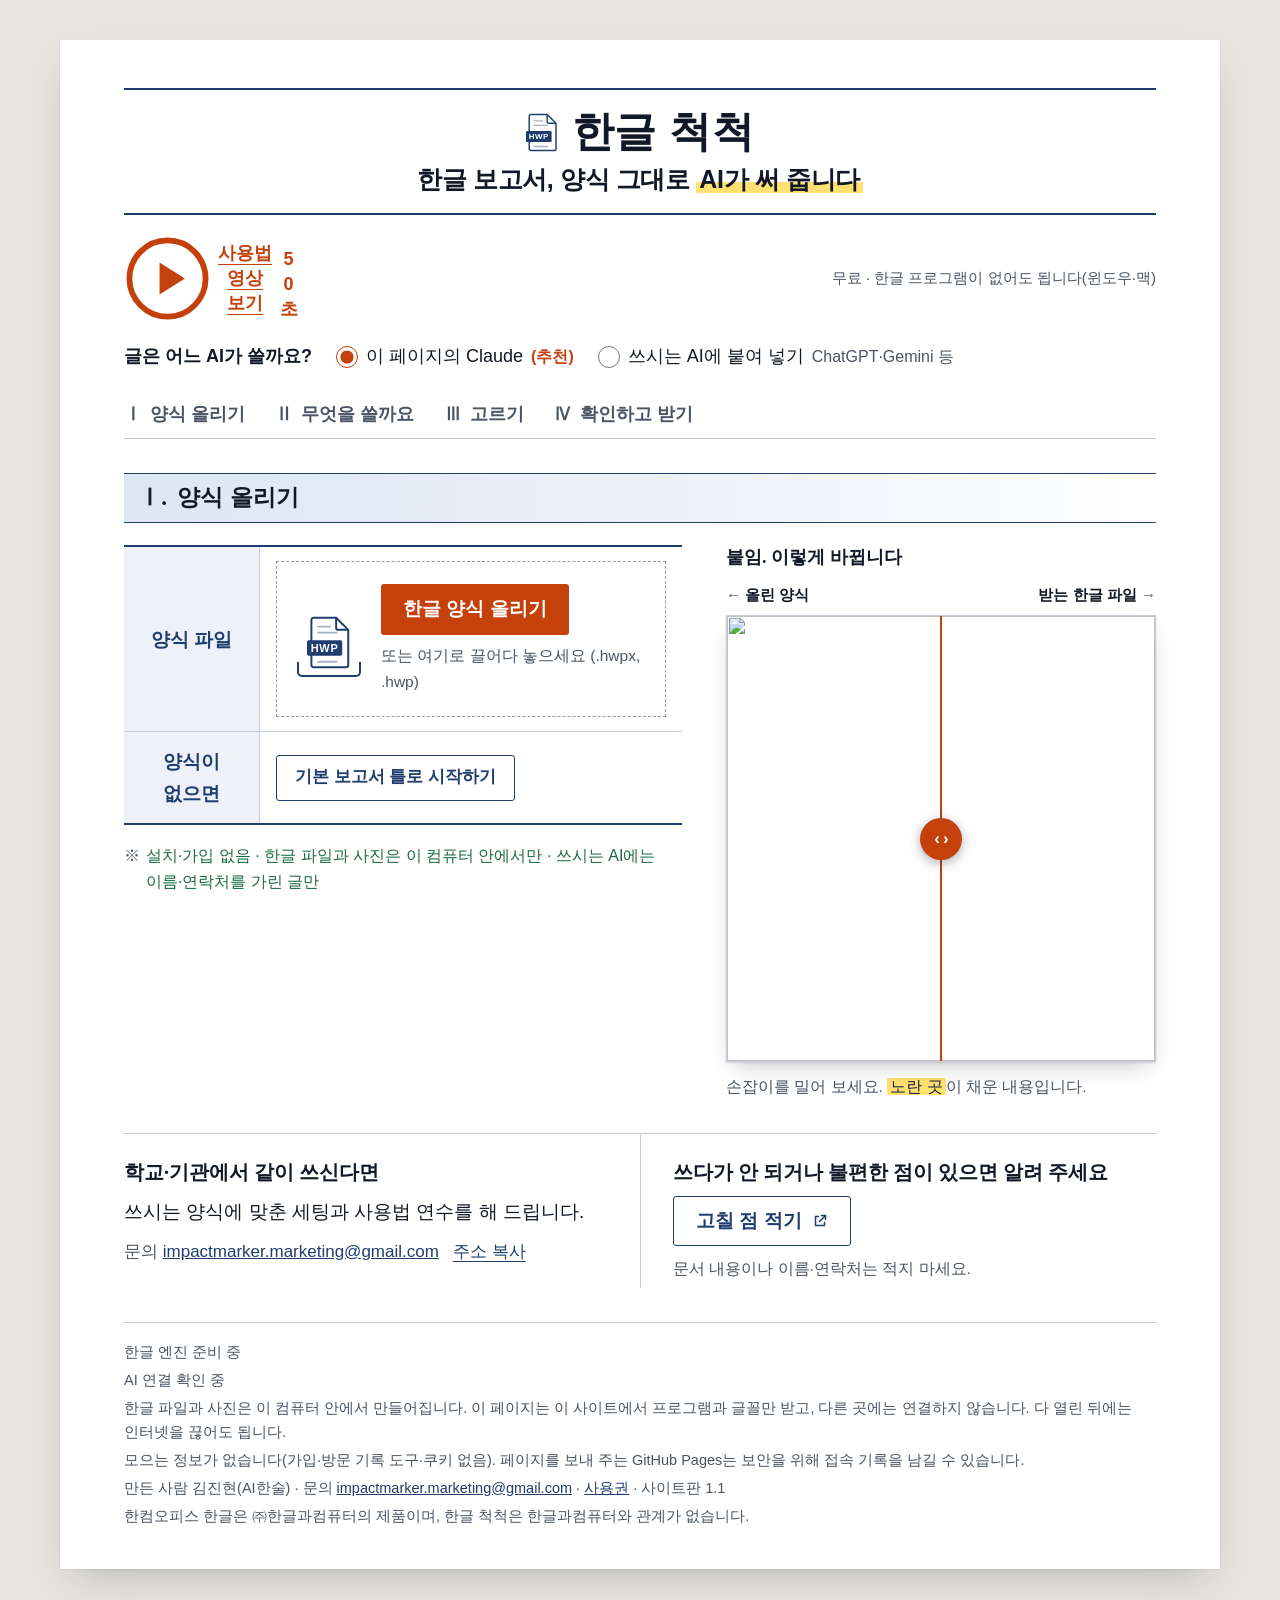
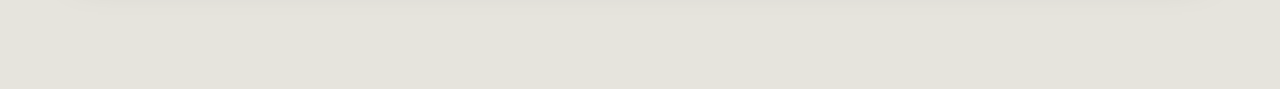
==== commit e1c9a543: "사이트판 1.1: 학교·기관 안내(문의 메일·주소 복사)와 고칠 점 적기(구글 설문 새 창, 사용 환경 미리 채움) Co-Authored-By: Claude Opus 5.5 <no" ====
--- a/index.html
+++ b/index.html
@@ -472,7 +472,7 @@
       <p class="lead">한글 보고서, <span class="nw">양식 그대로 <em>AI가 써 줍니다</em></span></p>
     </div>
     <div class="meta-row">
-      <button type="button" class="howto-open" id="howto-open" aria-haspopup="dialog" hidden><span class="howto-thumb" aria-hidden="true"><video class="howto-peek" poster="howto_thumb.jpg" muted loop playsinline preload="none" tabindex="-1" width="144" height="256"></video><svg class="howto-play" viewBox="0 0 28 28" focusable="false"><circle cx="14" cy="14" r="13"/><path d="M11.4 8.8v10.4l8.2-5.2z"/></svg></span><svg class="howto-pal" viewBox="0 0 60 62" aria-hidden="true" focusable="false"><g class="pal-b"><path d="M23.5 50.5v7h-3.2M35 50.5v7h3.2" class="pal-ln"/><path d="M15 4h21l10 10v34a2.5 2.5 0 0 1-2.5 2.5H15a2.5 2.5 0 0 1-2.5-2.5V6.5A2.5 2.5 0 0 1 15 4z" class="pal-body"/><path d="M36 4v7.5a2.5 2.5 0 0 0 2.5 2.5H46" class="pal-ln"/><path d="M19 41h20M19 45.5h13" class="pal-txt"/><ellipse cx="20.4" cy="30.4" rx="2.8" ry="1.8" class="pal-blush"/><ellipse cx="38.2" cy="30.4" rx="2.8" ry="1.8" class="pal-blush"/><g class="pal-eyes"><ellipse cx="24.6" cy="24" rx="2.2" ry="2.9"/><ellipse cx="34" cy="24" rx="2.2" ry="2.9"/></g><path d="M26.8 29.8q2.5 2.4 5 0" class="pal-ln pal-smile"/><path d="M12.5 33q-5 3-6.6 8.6" class="pal-ln pal-al"/><path d="M46 33q5.4-2.6 8-9" class="pal-ln pal-ar"/></g></svg><span class="howto-t">사용법 영상 보기</span></button>
+      <button type="button" class="howto-open" id="howto-open" aria-haspopup="dialog" hidden><svg viewBox="0 0 24 24" aria-hidden="true" focusable="false"><circle cx="12" cy="12" r="10.5" fill="none" stroke="currentColor" stroke-width="1.6"/><path d="M9.8 7.6v8.8l7-4.4z" fill="currentColor"/></svg><span class="howto-t">사용법 영상 보기</span><span class="howto-len">50초</span></button>
       <p class="meta-line">무료 · 한글 프로그램이 없어도 됩니다(윈도우·맥)</p>
     </div>
     <dialog class="howto-dlg" id="howto-dlg" aria-label="한글 척척 사용법 영상">
@@ -643,7 +643,7 @@
           <ul id="notes" class="notes"></ul>
         </details>
         <p><button type="button" class="link" id="restart">새 문서 만들기</button></p>
-        <p class="s4-fb"><a class="link fb-go" href="https://docs.google.com/forms/d/e/1FAIpQLSed8OdJYOJW6s1ZFraGmRR9eHI6qW9JNtUuokn5z82x0d24-g/viewform" target="_blank" rel="noopener noreferrer" data-entry="932938384" data-ver="1.2">한글 척척 불편한 점 알리기<span class="vh">(새 창)</span></a></p>
+        <p class="s4-fb"><a class="link fb-go" href="https://docs.google.com/forms/d/e/1FAIpQLSed8OdJYOJW6s1ZFraGmRR9eHI6qW9JNtUuokn5z82x0d24-g/viewform" target="_blank" rel="noopener noreferrer" data-entry="932938384" data-ver="1.1">한글 척척 불편한 점 알리기<span class="vh">(새 창)</span></a></p>
       </aside>
     </div>
   </section>
@@ -656,7 +656,7 @@
     </div>
     <div class="org-col">
       <h3>쓰다가 안 되거나 불편한 점이 있으면 알려 주세요</h3>
-      <a class="btn quiet fb-go" href="https://docs.google.com/forms/d/e/1FAIpQLSed8OdJYOJW6s1ZFraGmRR9eHI6qW9JNtUuokn5z82x0d24-g/viewform" target="_blank" rel="noopener noreferrer" data-entry="932938384" data-ver="1.2">고칠 점 적기<span class="vh">(새 창)</span><svg viewBox="0 0 16 16" aria-hidden="true" focusable="false"><path d="M6.5 3.5h-3v9h9v-3M9.5 2.5h4v4M13.5 2.5 7.5 8.5" fill="none" stroke="currentColor" stroke-width="1.5" stroke-linecap="round" stroke-linejoin="round"/></svg></a>
+      <a class="btn quiet fb-go" href="https://docs.google.com/forms/d/e/1FAIpQLSed8OdJYOJW6s1ZFraGmRR9eHI6qW9JNtUuokn5z82x0d24-g/viewform" target="_blank" rel="noopener noreferrer" data-entry="932938384" data-ver="1.1">고칠 점 적기<span class="vh">(새 창)</span><svg viewBox="0 0 16 16" aria-hidden="true" focusable="false"><path d="M6.5 3.5h-3v9h9v-3M9.5 2.5h4v4M13.5 2.5 7.5 8.5" fill="none" stroke="currentColor" stroke-width="1.5" stroke-linecap="round" stroke-linejoin="round"/></svg></a>
       <p class="org-note">문서 내용이나 이름·연락처는 적지 마세요.</p>
     </div>
   </aside>
@@ -666,7 +666,7 @@
     <p id="ai-status">AI 연결 확인 중</p>
     <p>한글 파일과 사진은 이 컴퓨터 안에서 만들어집니다. 이 페이지는 이 사이트에서 프로그램과 글꼴만 받고, 다른 곳에는 연결하지 않습니다. 다 열린 뒤에는 인터넷을 끊어도 됩니다.</p>
     <p>모으는 정보가 없습니다(가입·방문 기록 도구·쿠키 없음). 페이지를 보내 주는 GitHub Pages는 보안을 위해 접속 기록을 남길 수 있습니다.</p>
-    <p>만든 사람 김진현(AI한술) · 문의 <a href="mailto:impactmarker.marketing@gmail.com">impactmarker.marketing@gmail.com</a> · <a href="licenses.html">사용권</a> · 사이트판 1.2</p>
+    <p>만든 사람 김진현(AI한술) · 문의 <a href="mailto:impactmarker.marketing@gmail.com">impactmarker.marketing@gmail.com</a> · <a href="licenses.html">사용권</a> · 사이트판 1.1</p>
     <p>한컴오피스 한글은 ㈜한글과컴퓨터의 제품이며, 한글 척척은 한글과컴퓨터와 관계가 없습니다.</p>
   </footer>
 </div>
--- a/org.css
+++ b/org.css
@@ -0,0 +1,16 @@
+/* 사이트판에만: 꼬리말 위 「학교·기관에서 같이 쓰신다면」과 「고칠 점 적기」, 4단계 패널의 「불편한 점 알리기」 */
+.org { display: grid; grid-template-columns: minmax(0, 1fr) minmax(0, 1fr); border-top: 1px solid var(--line); }
+.org-col { display: grid; align-content: start; justify-items: start; gap: 10px; padding: 24px 32px 6px 0; min-width: 0; }
+.org-col + .org-col { padding: 24px 0 6px 32px; border-left: 1px solid var(--line); }
+.org-mail { display: flex; flex-wrap: wrap; align-items: baseline; gap: 2px 14px; font-size: 17px; color: var(--muted); }
+.org-mail a { color: var(--link); }
+.org .fb-go { gap: 10px; min-height: 50px; padding: 0 22px; text-decoration: none; }
+.org .fb-go svg { width: 16px; height: 16px; flex: none; }
+.org-note { font-size: 15.5px; color: var(--muted); }
+.org .vh, .s4-fb .vh { position: absolute; width: 1px; height: 1px; overflow: hidden; clip-path: inset(50%); white-space: nowrap; }
+.s4-fb a { font-size: 16px; color: var(--muted); }
+@media (max-width: 720px) {
+  .org { grid-template-columns: minmax(0, 1fr); }
+  .org-col, .org-col + .org-col { padding: 20px 0 4px; border-left: 0; }
+  .org-col + .org-col { margin-top: 16px; border-top: 1px solid var(--line); }
+}
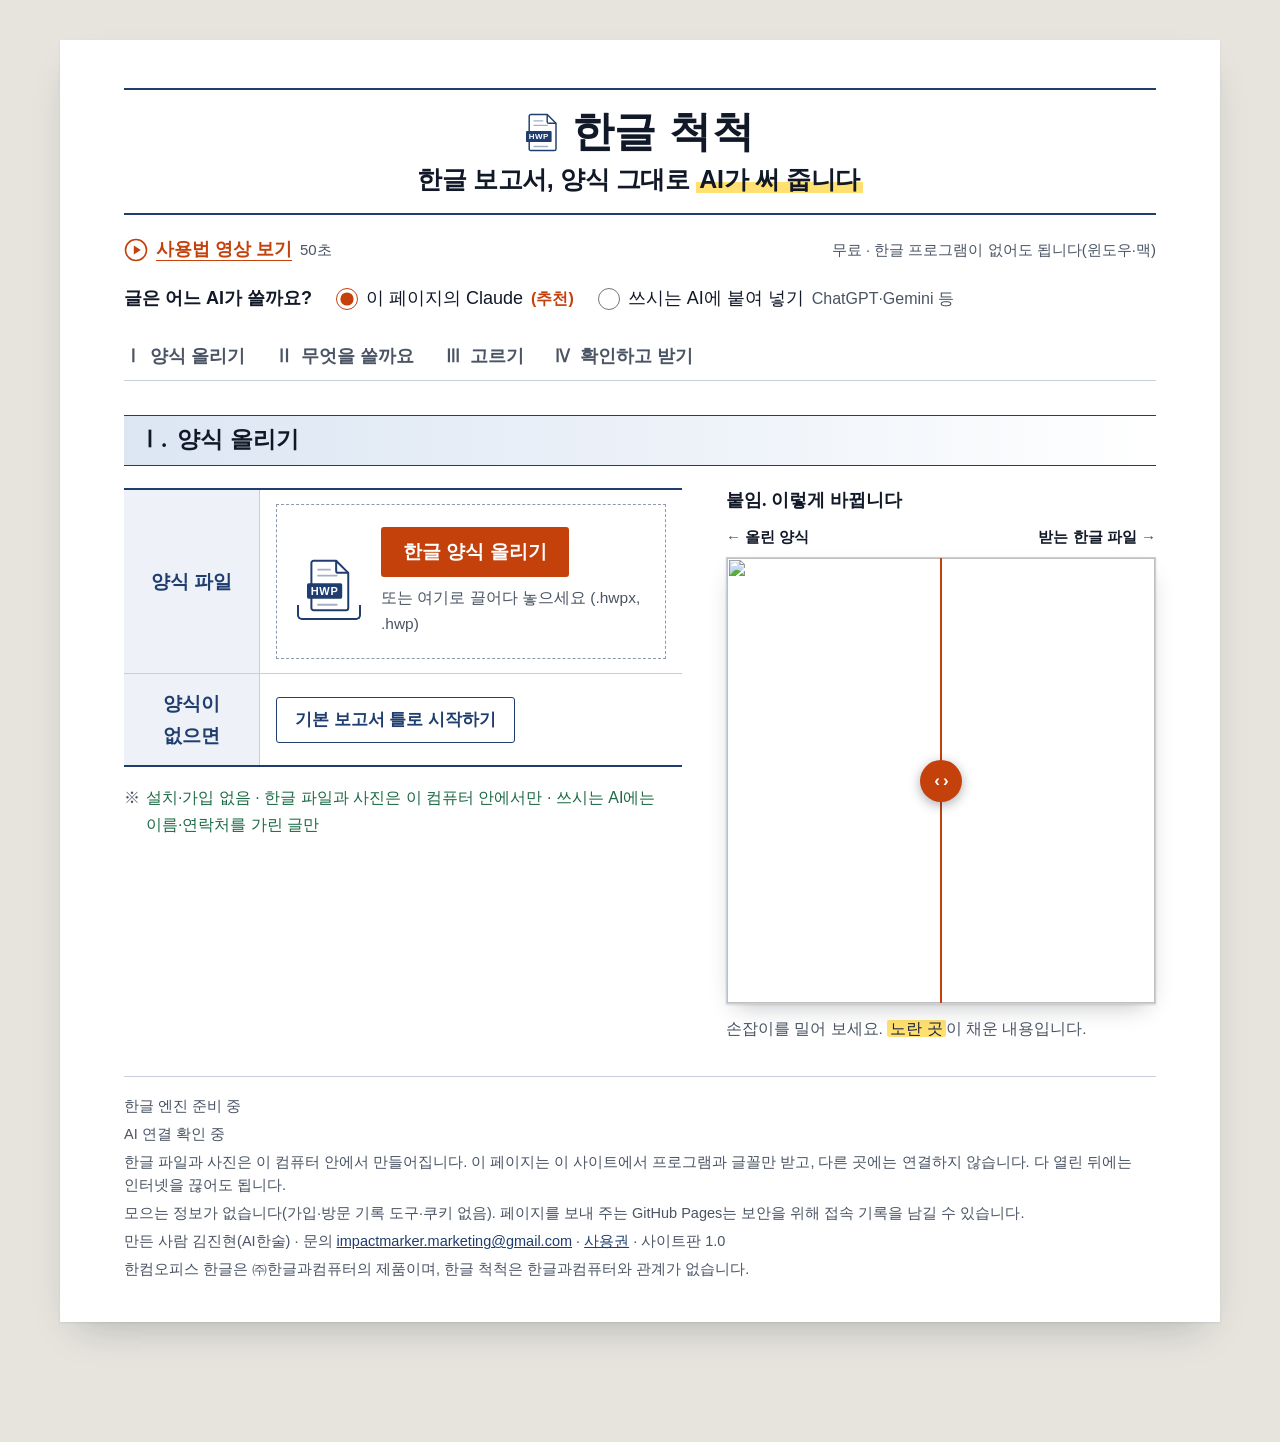
==== commit 97ad2bae: "사이트판: 첫 화면 사용법 영상(누를 때만 받고 재생), 붙여 넣기 안내 문구(복사 단추) Co-Authored-By: Claude Opus 5.5 <noreply@anthropi" ====
--- a/index.html
+++ b/index.html
@@ -19,9 +19,7 @@
 <link rel="icon" href="favicon.svg" type="image/svg+xml">
 <link rel="stylesheet" href="fonts/fonts.css">
 <link rel="stylesheet" href="howto.css">
-<link rel="stylesheet" href="org.css">
 <script src="howto.js" defer></script>
-<script src="org.js" defer></script>
 </head>
 <body>
 <style>
@@ -643,30 +641,16 @@
           <ul id="notes" class="notes"></ul>
         </details>
         <p><button type="button" class="link" id="restart">새 문서 만들기</button></p>
-        <p class="s4-fb"><a class="link fb-go" href="https://docs.google.com/forms/d/e/1FAIpQLSed8OdJYOJW6s1ZFraGmRR9eHI6qW9JNtUuokn5z82x0d24-g/viewform" target="_blank" rel="noopener noreferrer" data-entry="932938384" data-ver="1.1">한글 척척 불편한 점 알리기<span class="vh">(새 창)</span></a></p>
       </aside>
     </div>
   </section>
-
-  <aside class="org" aria-label="학교·기관 안내와 고칠 점 알리기">
-    <div class="org-col">
-      <h3>학교·기관에서 같이 쓰신다면</h3>
-      <p>쓰시는 양식에 맞춘 세팅과 사용법 연수를 해 드립니다.</p>
-      <p class="org-mail"><span>문의 <a href="mailto:impactmarker.marketing@gmail.com" id="org-mail">impactmarker.marketing@gmail.com</a></span><button type="button" class="link" id="org-copy" hidden>주소 복사</button></p>
-    </div>
-    <div class="org-col">
-      <h3>쓰다가 안 되거나 불편한 점이 있으면 알려 주세요</h3>
-      <a class="btn quiet fb-go" href="https://docs.google.com/forms/d/e/1FAIpQLSed8OdJYOJW6s1ZFraGmRR9eHI6qW9JNtUuokn5z82x0d24-g/viewform" target="_blank" rel="noopener noreferrer" data-entry="932938384" data-ver="1.1">고칠 점 적기<span class="vh">(새 창)</span><svg viewBox="0 0 16 16" aria-hidden="true" focusable="false"><path d="M6.5 3.5h-3v9h9v-3M9.5 2.5h4v4M13.5 2.5 7.5 8.5" fill="none" stroke="currentColor" stroke-width="1.5" stroke-linecap="round" stroke-linejoin="round"/></svg></a>
-      <p class="org-note">문서 내용이나 이름·연락처는 적지 마세요.</p>
-    </div>
-  </aside>
 
   <footer class="foot">
     <p id="eng-status">한글 엔진 준비 중</p>
     <p id="ai-status">AI 연결 확인 중</p>
     <p>한글 파일과 사진은 이 컴퓨터 안에서 만들어집니다. 이 페이지는 이 사이트에서 프로그램과 글꼴만 받고, 다른 곳에는 연결하지 않습니다. 다 열린 뒤에는 인터넷을 끊어도 됩니다.</p>
     <p>모으는 정보가 없습니다(가입·방문 기록 도구·쿠키 없음). 페이지를 보내 주는 GitHub Pages는 보안을 위해 접속 기록을 남길 수 있습니다.</p>
-    <p>만든 사람 김진현(AI한술) · 문의 <a href="mailto:impactmarker.marketing@gmail.com">impactmarker.marketing@gmail.com</a> · <a href="licenses.html">사용권</a> · 사이트판 1.1</p>
+    <p>만든 사람 김진현(AI한술) · 문의 <a href="mailto:impactmarker.marketing@gmail.com">impactmarker.marketing@gmail.com</a> · <a href="licenses.html">사용권</a> · 사이트판 1.0</p>
     <p>한컴오피스 한글은 ㈜한글과컴퓨터의 제품이며, 한글 척척은 한글과컴퓨터와 관계가 없습니다.</p>
   </footer>
 </div>
--- a/howto.css
+++ b/howto.css
@@ -1,46 +1,11 @@
-/* 사이트판에만: 머리의 「사용법 영상 보기」와 영상 창.
-   단추: 세로 미리보기(소리 없음, 작게 반복) + 문서 캐릭터(척척이)가 미리보기 뒤에서 고개를 내밂.
-   소리 있는 진짜 영상(howto.mp4)은 누를 때만 받는다. 동작 줄이기면 미리보기·캐릭터 모두 가만히 있다(howto.js). */
+/* 사이트판에만: 머리의 「사용법 영상 보기」와 영상 창. 누를 때만 열리고 받는다(자동 재생·미리 받기 없음) */
 .meta-row { display: flex; flex-wrap: wrap; align-items: center; justify-content: space-between; gap: 6px 24px; }
 .meta-row .meta-line { margin-left: auto; }
-.howto-open { display: inline-flex; align-items: flex-end; gap: 0; margin: 0; padding: 4px 6px 4px 0; border: 0; background: none; color: var(--accent); font: 600 18px/1.4 var(--f-body); cursor: pointer; text-decoration: none; }
-.howto-thumb { position: relative; z-index: 1; flex: none; width: 54px; aspect-ratio: 9 / 16; overflow: hidden; border: 2px solid var(--ink); border-radius: 8px; background: #efebe1; box-shadow: 0 6px 14px -8px rgba(17, 24, 39, .55); }
-.howto-peek { display: block; width: 100%; height: 100%; object-fit: cover; pointer-events: none; }
-.howto-play { position: absolute; left: 50%; top: 50%; width: 26px; height: 26px; margin: -13px 0 0 -13px; filter: drop-shadow(0 1px 3px rgba(0, 0, 0, .35)); transition: transform .2s ease-out; }
-.howto-play circle { fill: var(--accent); }
-.howto-play path { fill: var(--accent-ink); }
-.howto-open:hover .howto-play, .howto-open:focus-visible .howto-play { transform: scale(1.14); }
-.howto-pal { position: relative; z-index: 0; flex: none; width: 50px; height: 52px; margin: 0 4px 0 -9px; overflow: visible; }
-.pal-ln { fill: none; stroke: #1f3d6e; stroke-width: 2.2; stroke-linecap: round; stroke-linejoin: round; }
-.pal-body { fill: #fff; stroke: #1f3d6e; stroke-width: 2.2; stroke-linejoin: round; }
-.pal-txt { stroke: #1f3d6e; stroke-width: 1.8; stroke-linecap: round; opacity: .28; }
-.pal-blush { fill: #ff8f78; opacity: .5; }
-.pal-eyes { fill: #1f3d6e; }
-.pal-smile { stroke-width: 1.9; }
-.howto-t { align-self: center; text-decoration: underline; text-decoration-thickness: 1px; text-underline-offset: 5px; }
+.howto-open { display: inline-flex; align-items: center; gap: 8px; margin: 0; padding: 6px 0; border: 0; background: none; color: var(--accent); font: 600 18px/1.4 var(--f-body); cursor: pointer; text-decoration: none; }
+.howto-t { text-decoration: underline; text-decoration-thickness: 1px; text-underline-offset: 5px; }
 .howto-open:hover .howto-t { text-decoration-thickness: 2px; }
-
-/* 캐릭터 움직임: howto.js가 클래스를 붙였다 뗀다(동작 줄이기면 붙이지 않음) */
-.pal-b, .pal-eyes, .pal-ar { transform-box: fill-box; }
-.pal-b { transform-origin: 50% 100%; }
-.pal-eyes { transform-origin: 50% 50%; }
-.pal-ar { transform-origin: 0% 100%; }
-.howto-pal.hide { transform: translateX(-40px); }
-.howto-pal.out { animation: pal-out .62s cubic-bezier(.34, 1.56, .64, 1) both; }
-.howto-pal.back { animation: pal-back 1.5s ease-in-out both; }
-.howto-pal.hop .pal-b { animation: pal-hop .9s ease-out both; }
-.howto-pal.wave .pal-ar { animation: pal-wave 1.1s ease-in-out both; }
-.howto-pal.blink .pal-eyes { animation: pal-blink .22s ease-in-out both; }
-@keyframes pal-out { from { transform: translateX(-40px); } to { transform: none; } }
-@keyframes pal-back { 0% { transform: none; } 35%, 55% { transform: translateX(-40px); } 100% { transform: none; } }
-@keyframes pal-hop { 0%, 100% { transform: none; } 22% { transform: translateY(-7px) scaleY(1.03); } 44% { transform: none; } 58% { transform: translateY(-3px); } 72% { transform: scaleY(.96); } }
-@keyframes pal-wave { 0%, 100% { transform: none; } 20%, 60% { transform: rotate(-28deg); } 40%, 80% { transform: rotate(6deg); } }
-@keyframes pal-blink { 0%, 100% { transform: none; } 50% { transform: scaleY(.12); } }
-@media (prefers-reduced-motion: reduce) {
-  .howto-pal, .howto-pal * { animation: none !important; transform: none !important; }
-  .howto-play { transition: none; }
-}
-
+.howto-open svg { width: 24px; height: 24px; flex: none; }
+.howto-len { color: var(--muted); font-weight: 400; font-size: 15px; }
 .howto-dlg { padding: 0; border: 0; background: transparent; overflow: visible; }
 .howto-dlg::backdrop { background: rgba(8, 12, 18, .78); }
 .howto-box { display: grid; gap: 10px; justify-items: end; }
@@ -48,7 +13,5 @@
 .howto-box video { display: block; width: min(92vw, 47vh, 486px); height: auto; aspect-ratio: 9 / 16; background: #000; box-shadow: 0 20px 60px rgba(0, 0, 0, .45); }
 @media (max-width: 720px) {
   .howto-open { font-size: 17px; }
-  .howto-thumb { width: 48px; }
-  .howto-pal { width: 44px; height: 46px; margin-left: -8px; }
   .meta-row .meta-line { margin-left: 0; }
 }
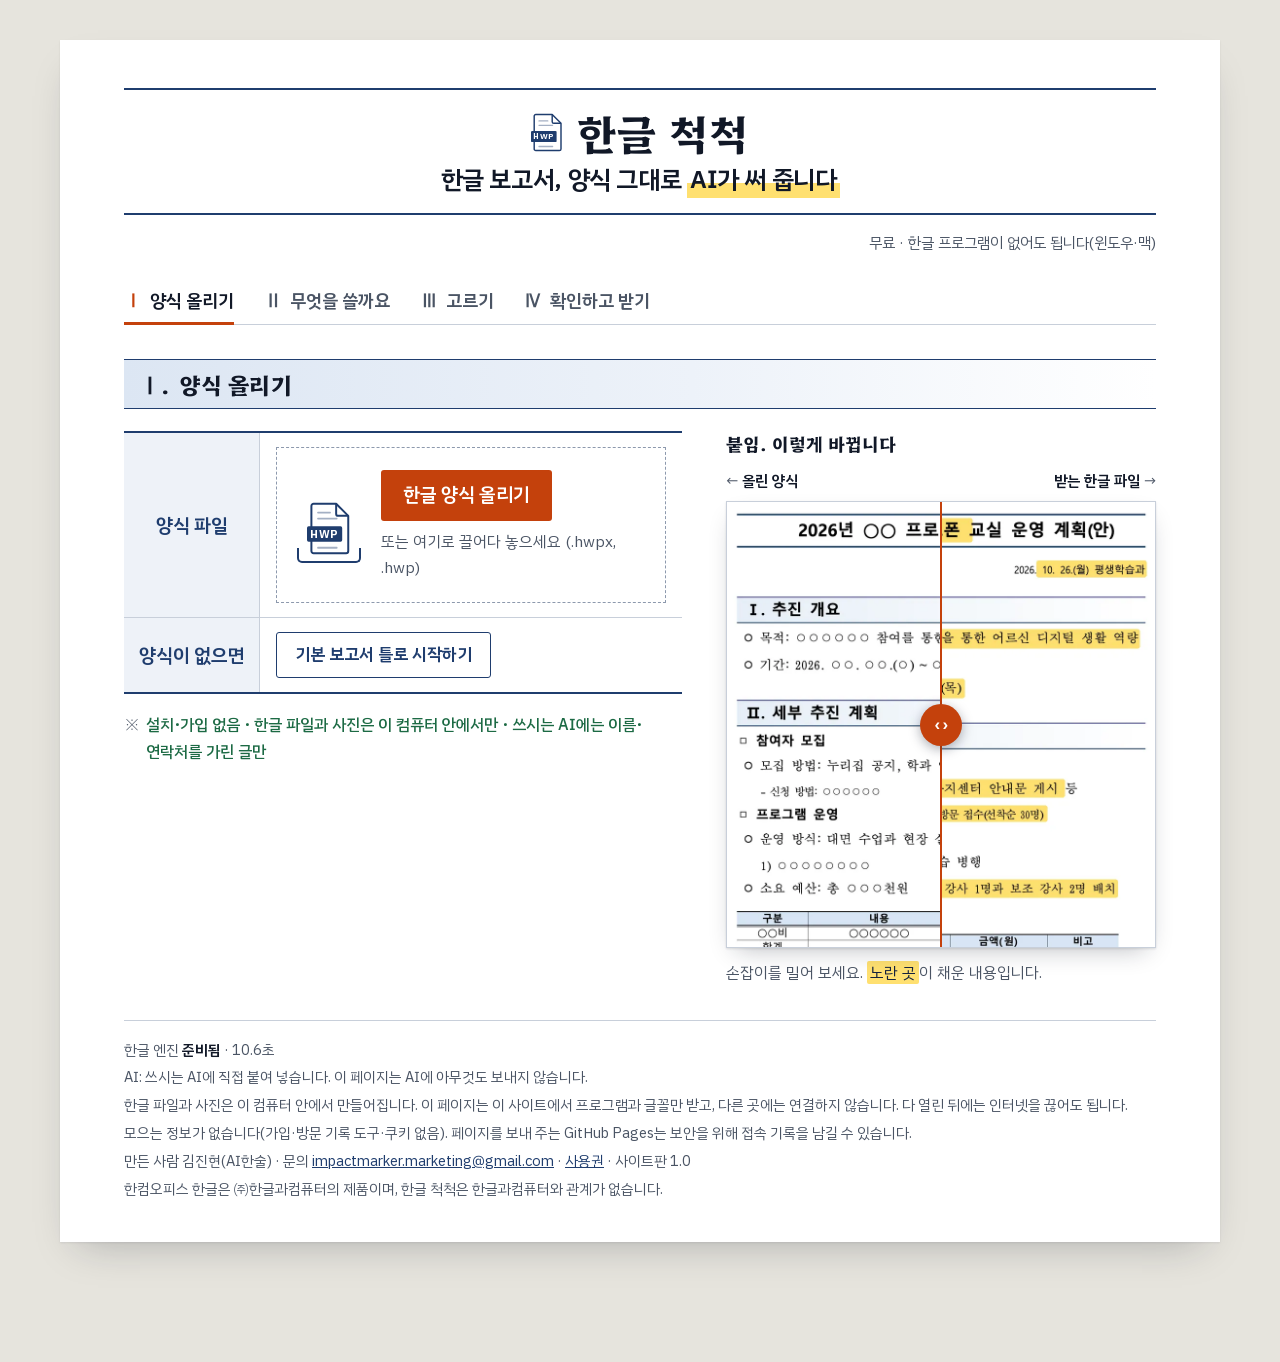
==== commit ebb55371: "한글 척척 사이트판 1.0 공개 Co-Authored-By: Claude Opus 5.5 <noreply@anthropic.com> Claude-Session: https://cl" ====
--- a/index.html
+++ b/index.html
@@ -18,8 +18,6 @@
 <meta property="og:locale" content="ko_KR">
 <link rel="icon" href="favicon.svg" type="image/svg+xml">
 <link rel="stylesheet" href="fonts/fonts.css">
-<link rel="stylesheet" href="howto.css">
-<script src="howto.js" defer></script>
 </head>
 <body>
 <style>
@@ -375,14 +373,12 @@
 .ps-pic { width: 96px; height: 70px; color: var(--navy); margin-top: 8px; }
 .ps-body { display: grid; gap: 8px; min-width: 0; }
 .ps-say { font-weight: 600; }
-/* AI 답 상자의 복사 단추는 글자 없이 겹친 네모 아이콘이라 안내 글 안에 같은 모양을 그려 둔다 */
-.ic-copy { width: 1.05em; height: 1.05em; vertical-align: -.17em; margin: 0 .12em 0 .05em; color: var(--ink); }
 .paste-steps textarea { margin-top: 0; }
 .keys { white-space: nowrap; margin-left: 6px; font-weight: 400; color: var(--muted); }
 kbd { display: inline-block; font: 600 14px/1 var(--f-body); color: var(--ink); background: var(--th); border: 1px solid var(--line); border-bottom-width: 2px; border-radius: 4px; padding: 4px 7px; margin: 0 2px; }
 .ai-open { font-size: 16.5px; color: var(--muted); }
 .ai-open a { color: var(--link); font-weight: 600; }
-/* 지금 칸의 그림만 한 번 움직인다: 종이가 한 장 더 생기고, 글이 입력칸으로 들어가 보내지고, 복사 단추 뒤 화살표가 내려온다 */
+/* 지금 칸의 그림만 한 번 움직인다: 종이가 한 장 더 생기고, 글이 입력칸으로 들어가 보내지고, 「코드 복사」 뒤 화살표가 내려온다 */
 .paste-steps li.now .copy-sheet { animation: ps-copy 1.4s var(--ease-out) .25s 2 both; }
 @keyframes ps-copy { 0% { transform: none; opacity: 0; } 30% { opacity: 1; } 70%, 100% { transform: translate(14px, 9px); opacity: 1; } }
 .paste-steps li .copy-sheet { transform: translate(14px, 9px); }
@@ -469,16 +465,7 @@
       <h1><svg class="fileic" aria-hidden="true" focusable="false"><use href="#ic-hwp"/></svg>한글 척척</h1>
       <p class="lead">한글 보고서, <span class="nw">양식 그대로 <em>AI가 써 줍니다</em></span></p>
     </div>
-    <div class="meta-row">
-      <button type="button" class="howto-open" id="howto-open" aria-haspopup="dialog" hidden><svg viewBox="0 0 24 24" aria-hidden="true" focusable="false"><circle cx="12" cy="12" r="10.5" fill="none" stroke="currentColor" stroke-width="1.6"/><path d="M9.8 7.6v8.8l7-4.4z" fill="currentColor"/></svg><span class="howto-t">사용법 영상 보기</span><span class="howto-len">50초</span></button>
-      <p class="meta-line">무료 · 한글 프로그램이 없어도 됩니다(윈도우·맥)</p>
-    </div>
-    <dialog class="howto-dlg" id="howto-dlg" aria-label="한글 척척 사용법 영상">
-      <div class="howto-box">
-        <button type="button" class="howto-x">닫기</button>
-        <video src="howto.mp4" poster="howto_poster.jpg" preload="none" controls playsinline width="720" height="1280"></video>
-      </div>
-    </dialog>
+    <p class="meta-line">무료 · 한글 프로그램이 없어도 됩니다(윈도우·맥)</p>
     <p class="warn" id="dl-warn" hidden>지금 열린 claude.ai 화면에서는 파일 받기가 막혀 있습니다. 시작하기 전에 화면 맨 위 제목 「한글 척척」을 눌러 「복제」(Duplicate)를 고르세요. 열리는 내 복사본에서는 한글 파일을 받을 수 있습니다.</p>
     <div class="aipick" role="radiogroup" aria-labelledby="aipick-h">
       <span class="aipick-h" id="aipick-h">글은 어느 AI가 쓸까요?</span>
@@ -694,7 +681,7 @@
           <rect x="11" y="54" width="66" height="7" rx="1.5" fill="none" stroke="currentColor" stroke-width="2"/>
         </svg>
         <div class="ps-body">
-          <label for="paste-in" class="ps-say">AI 답 상자 오른쪽 위 <svg class="ic-copy" viewBox="0 0 16 16" role="img" aria-label="겹친 네모 모양" focusable="false"><rect x="5.6" y="5.6" width="8.4" height="8.4" rx="1.7" fill="none" stroke="currentColor" stroke-width="1.5"/><path d="M10.6 3.4v-.1A1.6 1.6 0 0 0 9 1.7H3.3a1.6 1.6 0 0 0-1.6 1.6V9a1.6 1.6 0 0 0 1.6 1.6h.1" fill="none" stroke="currentColor" stroke-width="1.5" stroke-linecap="round"/></svg>복사 단추를 누르고 여기에 붙여 넣기 <span class="keys"><kbd class="k-mod">Ctrl</kbd>+<kbd>V</kbd></span></label>
+          <label for="paste-in" class="ps-say">AI 답의 「코드 복사」를 누르고 여기에 붙여 넣기 <span class="keys"><kbd class="k-mod">Ctrl</kbd>+<kbd>V</kbd></span></label>
           <textarea id="paste-in" rows="5" placeholder="AI 답 붙여 넣기"></textarea>
         </div>
       </li>
--- a/fonts/fonts.css
+++ b/fonts/fonts.css
@@ -0,0 +1,4481 @@
+/* 사이트 안에 넣은 글꼴. 사용권은 같은 폴더의 OFL-*.txt */
+@font-face {
+  font-family: 'Hahmlet';
+  font-style: normal;
+  font-weight: 600;
+  font-display: swap;
+  src: url(hahmlet/BngIUXpCQ3nKpIo0V_24mv3Erc_zhHnsJJyNIqbDBDB2fQ.2.woff2) format('woff2');
+  unicode-range: U+d723-d728, U+d72a-d733, U+d735-d748, U+d74a-d74f, U+d752-d753, U+d755-d757, U+d75a-d75f, U+d762-d764, U+d766-d768, U+d76a-d76b, U+d76d-d76f, U+d771-d787, U+d789-d78b, U+d78d-d78f, U+d791-d797, U+d79a, U+d79c, U+d79e-d7a3, U+f900-f909, U+f90b-f92e;
+}
+@font-face {
+  font-family: 'Hahmlet';
+  font-style: normal;
+  font-weight: 600;
+  font-display: swap;
+  src: url(hahmlet/BngIUXpCQ3nKpIo0V_24mv3Erc_zhHnsJJyNIqbDBDB2fQ.3.woff2) format('woff2');
+  unicode-range: U+d679-d68b, U+d68e-d69e, U+d6a0, U+d6a2-d6a7, U+d6a9-d6c3, U+d6c6-d6c7, U+d6c9-d6cb, U+d6cd-d6d3, U+d6d5-d6d6, U+d6d8-d6e3, U+d6e5-d6e7, U+d6e9-d6fb, U+d6fd-d717, U+d719-d71f, U+d721-d722;
+}
+@font-face {
+  font-family: 'Hahmlet';
+  font-style: normal;
+  font-weight: 600;
+  font-display: swap;
+  src: url(hahmlet/BngIUXpCQ3nKpIo0V_24mv3Erc_zhHnsJJyNIqbDBDB2fQ.4.woff2) format('woff2');
+  unicode-range: U+d5bc-d5c7, U+d5ca-d5cb, U+d5cd-d5cf, U+d5d1-d5d7, U+d5d9-d5da, U+d5dc, U+d5de-d5e3, U+d5e6-d5e7, U+d5e9-d5eb, U+d5ed-d5f6, U+d5f8, U+d5fa-d5ff, U+d602-d603, U+d605-d607, U+d609-d60f, U+d612-d613, U+d616-d61b, U+d61d-d637, U+d63a-d63b, U+d63d-d63f, U+d641-d647, U+d64a-d64c, U+d64e-d653, U+d656-d657, U+d659-d65b, U+d65d-d666, U+d668, U+d66a-d678;
+}
+@font-face {
+  font-family: 'Hahmlet';
+  font-style: normal;
+  font-weight: 600;
+  font-display: swap;
+  src: url(hahmlet/BngIUXpCQ3nKpIo0V_24mv3Erc_zhHnsJJyNIqbDBDB2fQ.5.woff2) format('woff2');
+  unicode-range: U+d507, U+d509-d50b, U+d50d-d513, U+d515-d53b, U+d53e-d53f, U+d541-d543, U+d545-d54c, U+d54e, U+d550, U+d552-d557, U+d55a-d55b, U+d55d-d55f, U+d561-d564, U+d566-d567, U+d56a, U+d56c, U+d56e-d573, U+d576-d577, U+d579-d583, U+d585-d586, U+d58a-d5a4, U+d5a6-d5bb;
+}
+@font-face {
+  font-family: 'Hahmlet';
+  font-style: normal;
+  font-weight: 600;
+  font-display: swap;
+  src: url(hahmlet/BngIUXpCQ3nKpIo0V_24mv3Erc_zhHnsJJyNIqbDBDB2fQ.6.woff2) format('woff2');
+  unicode-range: U+d464-d477, U+d47a-d47b, U+d47d-d47f, U+d481-d487, U+d489-d48a, U+d48c, U+d48e-d4e7, U+d4e9-d503, U+d505-d506;
+}
+@font-face {
+  font-family: 'Hahmlet';
+  font-style: normal;
+  font-weight: 600;
+  font-display: swap;
+  src: url(hahmlet/BngIUXpCQ3nKpIo0V_24mv3Erc_zhHnsJJyNIqbDBDB2fQ.7.woff2) format('woff2');
+  unicode-range: U+d3bf-d3c7, U+d3ca-d3cf, U+d3d1-d3eb, U+d3ee-d3ef, U+d3f1-d3f3, U+d3f5-d3fb, U+d3fd-d400, U+d402-d45b, U+d45d-d463;
+}
+@font-face {
+  font-family: 'Hahmlet';
+  font-style: normal;
+  font-weight: 600;
+  font-display: swap;
+  src: url(hahmlet/BngIUXpCQ3nKpIo0V_24mv3Erc_zhHnsJJyNIqbDBDB2fQ.8.woff2) format('woff2');
+  unicode-range: U+d2ff, U+d302-d304, U+d306-d30b, U+d30f, U+d311-d313, U+d315-d31b, U+d31e, U+d322-d324, U+d326-d327, U+d32a-d32b, U+d32d-d32f, U+d331-d337, U+d339-d33c, U+d33e-d37b, U+d37e-d37f, U+d381-d383, U+d385-d38b, U+d38e-d390, U+d392-d397, U+d39a-d39b, U+d39d-d39f, U+d3a1-d3a7, U+d3a9-d3aa, U+d3ac, U+d3ae-d3b3, U+d3b5-d3b7, U+d3b9-d3bb, U+d3bd-d3be;
+}
+@font-face {
+  font-family: 'Hahmlet';
+  font-style: normal;
+  font-weight: 600;
+  font-display: swap;
+  src: url(hahmlet/BngIUXpCQ3nKpIo0V_24mv3Erc_zhHnsJJyNIqbDBDB2fQ.9.woff2) format('woff2');
+  unicode-range: U+d257-d27f, U+d281-d29b, U+d29d-d29f, U+d2a1-d2ab, U+d2ad-d2b7, U+d2ba-d2bb, U+d2bd-d2bf, U+d2c1-d2c7, U+d2c9-d2ef, U+d2f2-d2f3, U+d2f5-d2f7, U+d2f9-d2fe;
+}
+@font-face {
+  font-family: 'Hahmlet';
+  font-style: normal;
+  font-weight: 600;
+  font-display: swap;
+  src: url(hahmlet/BngIUXpCQ3nKpIo0V_24mv3Erc_zhHnsJJyNIqbDBDB2fQ.10.woff2) format('woff2');
+  unicode-range: U+d1b4, U+d1b6-d1f3, U+d1f5-d22b, U+d22e-d22f, U+d231-d233, U+d235-d23b, U+d23d-d240, U+d242-d256;
+}
+@font-face {
+  font-family: 'Hahmlet';
+  font-style: normal;
+  font-weight: 600;
+  font-display: swap;
+  src: url(hahmlet/BngIUXpCQ3nKpIo0V_24mv3Erc_zhHnsJJyNIqbDBDB2fQ.11.woff2) format('woff2');
+  unicode-range: U+d105-d12f, U+d132-d133, U+d135-d137, U+d139-d13f, U+d141-d142, U+d144, U+d146-d14b, U+d14e-d14f, U+d151-d153, U+d155-d15b, U+d15e-d187, U+d189-d19f, U+d1a2-d1a3, U+d1a5-d1a7, U+d1a9-d1af, U+d1b2-d1b3;
+}
+@font-face {
+  font-family: 'Hahmlet';
+  font-style: normal;
+  font-weight: 600;
+  font-display: swap;
+  src: url(hahmlet/BngIUXpCQ3nKpIo0V_24mv3Erc_zhHnsJJyNIqbDBDB2fQ.12.woff2) format('woff2');
+  unicode-range: U+d04b-d04f, U+d051-d057, U+d059-d06b, U+d06d-d06f, U+d071-d073, U+d075-d07b, U+d07e-d0a3, U+d0a6-d0a7, U+d0a9-d0ab, U+d0ad-d0b3, U+d0b6, U+d0b8, U+d0ba-d0bf, U+d0c2-d0c3, U+d0c5-d0c7, U+d0c9-d0cf, U+d0d2, U+d0d6-d0db, U+d0de-d0df, U+d0e1-d0e3, U+d0e5-d0eb, U+d0ee-d0f0, U+d0f2-d104;
+}
+@font-face {
+  font-family: 'Hahmlet';
+  font-style: normal;
+  font-weight: 600;
+  font-display: swap;
+  src: url(hahmlet/BngIUXpCQ3nKpIo0V_24mv3Erc_zhHnsJJyNIqbDBDB2fQ.13.woff2) format('woff2');
+  unicode-range: U+cfa2-cfc3, U+cfc5-cfdf, U+cfe2-cfe3, U+cfe5-cfe7, U+cfe9-cff4, U+cff6-cffb, U+cffd-cfff, U+d001-d003, U+d005-d017, U+d019-d033, U+d036-d037, U+d039-d03b, U+d03d-d04a;
+}
+@font-face {
+  font-family: 'Hahmlet';
+  font-style: normal;
+  font-weight: 600;
+  font-display: swap;
+  src: url(hahmlet/BngIUXpCQ3nKpIo0V_24mv3Erc_zhHnsJJyNIqbDBDB2fQ.14.woff2) format('woff2');
+  unicode-range: U+cef0-cef3, U+cef6, U+cef9-ceff, U+cf01-cf03, U+cf05-cf07, U+cf09-cf0f, U+cf11-cf12, U+cf14-cf1b, U+cf1d-cf1f, U+cf21-cf2f, U+cf31-cf53, U+cf56-cf57, U+cf59-cf5b, U+cf5d-cf63, U+cf66, U+cf68, U+cf6a-cf6f, U+cf71-cf84, U+cf86-cf8b, U+cf8d-cfa1;
+}
+@font-face {
+  font-family: 'Hahmlet';
+  font-style: normal;
+  font-weight: 600;
+  font-display: swap;
+  src: url(hahmlet/BngIUXpCQ3nKpIo0V_24mv3Erc_zhHnsJJyNIqbDBDB2fQ.15.woff2) format('woff2');
+  unicode-range: U+ce3c-ce57, U+ce5a-ce5b, U+ce5d-ce5f, U+ce61-ce67, U+ce6a, U+ce6c, U+ce6e-ce73, U+ce76-ce77, U+ce79-ce7b, U+ce7d-ce83, U+ce85-ce88, U+ce8a-ce8f, U+ce91-ce93, U+ce95-ce97, U+ce99-ce9f, U+cea2, U+cea4-ceab, U+cead-cee3, U+cee6-cee7, U+cee9-ceeb, U+ceed-ceef;
+}
+@font-face {
+  font-family: 'Hahmlet';
+  font-style: normal;
+  font-weight: 600;
+  font-display: swap;
+  src: url(hahmlet/BngIUXpCQ3nKpIo0V_24mv3Erc_zhHnsJJyNIqbDBDB2fQ.16.woff2) format('woff2');
+  unicode-range: U+cd92-cd93, U+cd96-cd97, U+cd99-cd9b, U+cd9d-cda3, U+cda6-cda8, U+cdaa-cdaf, U+cdb1-cdc3, U+cdc5-cdcb, U+cdcd-cde7, U+cde9-ce03, U+ce05-ce1f, U+ce22-ce34, U+ce36-ce3b;
+}
+@font-face {
+  font-family: 'Hahmlet';
+  font-style: normal;
+  font-weight: 600;
+  font-display: swap;
+  src: url(hahmlet/BngIUXpCQ3nKpIo0V_24mv3Erc_zhHnsJJyNIqbDBDB2fQ.17.woff2) format('woff2');
+  unicode-range: U+ccef-cd07, U+cd0a-cd0b, U+cd0d-cd1a, U+cd1c, U+cd1e-cd2b, U+cd2d-cd5b, U+cd5d-cd77, U+cd79-cd91;
+}
+@font-face {
+  font-family: 'Hahmlet';
+  font-style: normal;
+  font-weight: 600;
+  font-display: swap;
+  src: url(hahmlet/BngIUXpCQ3nKpIo0V_24mv3Erc_zhHnsJJyNIqbDBDB2fQ.18.woff2) format('woff2');
+  unicode-range: U+cc3f-cc43, U+cc46-cc47, U+cc49-cc4b, U+cc4d-cc53, U+cc55-cc58, U+cc5a-cc5f, U+cc61-cc97, U+cc9a-cc9b, U+cc9d-cc9f, U+cca1-cca7, U+ccaa, U+ccac, U+ccae-ccb3, U+ccb6-ccb7, U+ccb9-ccbb, U+ccbd-cccf, U+ccd1-cce3, U+cce5-ccee;
+}
+@font-face {
+  font-family: 'Hahmlet';
+  font-style: normal;
+  font-weight: 600;
+  font-display: swap;
+  src: url(hahmlet/BngIUXpCQ3nKpIo0V_24mv3Erc_zhHnsJJyNIqbDBDB2fQ.19.woff2) format('woff2');
+  unicode-range: U+cb91-cbd3, U+cbd5-cbe3, U+cbe5-cc0b, U+cc0e-cc0f, U+cc11-cc13, U+cc15-cc1b, U+cc1d-cc20, U+cc23-cc27, U+cc2a-cc2b, U+cc2d, U+cc2f, U+cc31-cc37, U+cc3a, U+cc3c;
+}
+@font-face {
+  font-family: 'Hahmlet';
+  font-style: normal;
+  font-weight: 600;
+  font-display: swap;
+  src: url(hahmlet/BngIUXpCQ3nKpIo0V_24mv3Erc_zhHnsJJyNIqbDBDB2fQ.20.woff2) format('woff2');
+  unicode-range: U+caf4-cb47, U+cb4a-cb90;
+}
+@font-face {
+  font-family: 'Hahmlet';
+  font-style: normal;
+  font-weight: 600;
+  font-display: swap;
+  src: url(hahmlet/BngIUXpCQ3nKpIo0V_24mv3Erc_zhHnsJJyNIqbDBDB2fQ.21.woff2) format('woff2');
+  unicode-range: U+ca4a-ca4b, U+ca4e-ca4f, U+ca51-ca53, U+ca55-ca5b, U+ca5d-ca60, U+ca62-ca83, U+ca85-cabb, U+cabe-cabf, U+cac1-cac3, U+cac5-cacb, U+cacd-cad0, U+cad2, U+cad4-cad8, U+cada-caf3;
+}
+@font-face {
+  font-family: 'Hahmlet';
+  font-style: normal;
+  font-weight: 600;
+  font-display: swap;
+  src: url(hahmlet/BngIUXpCQ3nKpIo0V_24mv3Erc_zhHnsJJyNIqbDBDB2fQ.22.woff2) format('woff2');
+  unicode-range: U+c996-c997, U+c99a-c99c, U+c99e-c9bf, U+c9c2-c9c3, U+c9c5-c9c7, U+c9c9-c9cf, U+c9d2, U+c9d4, U+c9d7-c9d8, U+c9db, U+c9de-c9df, U+c9e1-c9e3, U+c9e5-c9e6, U+c9e8-c9eb, U+c9ee-c9f0, U+c9f2-c9f7, U+c9f9-ca0b, U+ca0d-ca28, U+ca2a-ca49;
+}
+@font-face {
+  font-family: 'Hahmlet';
+  font-style: normal;
+  font-weight: 600;
+  font-display: swap;
+  src: url(hahmlet/BngIUXpCQ3nKpIo0V_24mv3Erc_zhHnsJJyNIqbDBDB2fQ.23.woff2) format('woff2');
+  unicode-range: U+c8e9-c8f4, U+c8f6-c8fb, U+c8fe-c8ff, U+c901-c903, U+c905-c90b, U+c90e-c910, U+c912-c917, U+c919-c92b, U+c92d-c94f, U+c951-c953, U+c955-c96b, U+c96d-c973, U+c975-c987, U+c98a-c98b, U+c98d-c98f, U+c991-c995;
+}
+@font-face {
+  font-family: 'Hahmlet';
+  font-style: normal;
+  font-weight: 600;
+  font-display: swap;
+  src: url(hahmlet/BngIUXpCQ3nKpIo0V_24mv3Erc_zhHnsJJyNIqbDBDB2fQ.24.woff2) format('woff2');
+  unicode-range: U+c841-c84b, U+c84d-c86f, U+c872-c873, U+c875-c877, U+c879-c87f, U+c882-c884, U+c887-c88a, U+c88d-c8c3, U+c8c5-c8df, U+c8e1-c8e8;
+}
+@font-face {
+  font-family: 'Hahmlet';
+  font-style: normal;
+  font-weight: 600;
+  font-display: swap;
+  src: url(hahmlet/BngIUXpCQ3nKpIo0V_24mv3Erc_zhHnsJJyNIqbDBDB2fQ.25.woff2) format('woff2');
+  unicode-range: U+c779-c77b, U+c77e-c782, U+c786, U+c78b, U+c78d, U+c78f, U+c792-c793, U+c795, U+c797, U+c799-c79f, U+c7a2, U+c7a7-c7ab, U+c7ae-c7bb, U+c7bd-c7c0, U+c7c2-c7c7, U+c7c9-c7dc, U+c7de-c7ff, U+c802-c803, U+c805-c807, U+c809, U+c80b-c80f, U+c812, U+c814, U+c817-c81b, U+c81e-c81f, U+c821-c823, U+c825-c82e, U+c830-c837, U+c839-c83b, U+c83d-c840;
+}
+@font-face {
+  font-family: 'Hahmlet';
+  font-style: normal;
+  font-weight: 600;
+  font-display: swap;
+  src: url(hahmlet/BngIUXpCQ3nKpIo0V_24mv3Erc_zhHnsJJyNIqbDBDB2fQ.26.woff2) format('woff2');
+  unicode-range: U+c6bb-c6bf, U+c6c2, U+c6c4, U+c6c6-c6cb, U+c6ce-c6cf, U+c6d1-c6d3, U+c6d5-c6db, U+c6dd-c6df, U+c6e1-c6e7, U+c6e9-c6eb, U+c6ed-c6ef, U+c6f1-c6f8, U+c6fa-c703, U+c705-c707, U+c709-c70b, U+c70d-c716, U+c718, U+c71a-c71f, U+c722-c723, U+c725-c727, U+c729-c734, U+c736-c73b, U+c73e-c73f, U+c741-c743, U+c745-c74b, U+c74e-c750, U+c752-c757, U+c759-c773, U+c776-c777;
+}
+@font-face {
+  font-family: 'Hahmlet';
+  font-style: normal;
+  font-weight: 600;
+  font-display: swap;
+  src: url(hahmlet/BngIUXpCQ3nKpIo0V_24mv3Erc_zhHnsJJyNIqbDBDB2fQ.27.woff2) format('woff2');
+  unicode-range: U+c5f5-c5fb, U+c5fe, U+c602-c605, U+c607, U+c609-c60f, U+c611-c61a, U+c61c-c623, U+c626-c627, U+c629-c62b, U+c62d, U+c62f-c632, U+c636, U+c638, U+c63a-c63f, U+c642-c643, U+c645-c647, U+c649-c652, U+c656-c65b, U+c65d-c65f, U+c661-c663, U+c665-c677, U+c679-c67b, U+c67d-c693, U+c696-c697, U+c699-c69b, U+c69d-c6a3, U+c6a6, U+c6a8, U+c6aa-c6af, U+c6b2-c6b3, U+c6b5-c6b7, U+c6b9-c6ba;
+}
+@font-face {
+  font-family: 'Hahmlet';
+  font-style: normal;
+  font-weight: 600;
+  font-display: swap;
+  src: url(hahmlet/BngIUXpCQ3nKpIo0V_24mv3Erc_zhHnsJJyNIqbDBDB2fQ.28.woff2) format('woff2');
+  unicode-range: U+c517-c527, U+c52a-c52b, U+c52d-c52f, U+c531-c538, U+c53a, U+c53c, U+c53e-c543, U+c546-c547, U+c54b, U+c54d-c552, U+c556, U+c55a-c55b, U+c55d, U+c55f, U+c562-c563, U+c565-c567, U+c569-c56f, U+c572, U+c574, U+c576-c57b, U+c57e-c57f, U+c581-c583, U+c585-c586, U+c588-c58b, U+c58e, U+c590, U+c592-c596, U+c599-c5b3, U+c5b6-c5b7, U+c5ba, U+c5be-c5c3, U+c5ca-c5cb, U+c5cd, U+c5cf, U+c5d2-c5d3, U+c5d5-c5d7, U+c5d9-c5df, U+c5e1-c5e2, U+c5e4, U+c5e6-c5eb, U+c5ef, U+c5f1-c5f3;
+}
+@font-face {
+  font-family: 'Hahmlet';
+  font-style: normal;
+  font-weight: 600;
+  font-display: swap;
+  src: url(hahmlet/BngIUXpCQ3nKpIo0V_24mv3Erc_zhHnsJJyNIqbDBDB2fQ.29.woff2) format('woff2');
+  unicode-range: U+c475-c4ef, U+c4f2-c4f3, U+c4f5-c4f7, U+c4f9-c4ff, U+c502-c50b, U+c50d-c516;
+}
+@font-face {
+  font-family: 'Hahmlet';
+  font-style: normal;
+  font-weight: 600;
+  font-display: swap;
+  src: url(hahmlet/BngIUXpCQ3nKpIo0V_24mv3Erc_zhHnsJJyNIqbDBDB2fQ.30.woff2) format('woff2');
+  unicode-range: U+c3d0-c3d7, U+c3da-c3db, U+c3dd-c3de, U+c3e1-c3ec, U+c3ee-c3f3, U+c3f5-c42b, U+c42d-c463, U+c466-c474;
+}
+@font-face {
+  font-family: 'Hahmlet';
+  font-style: normal;
+  font-weight: 600;
+  font-display: swap;
+  src: url(hahmlet/BngIUXpCQ3nKpIo0V_24mv3Erc_zhHnsJJyNIqbDBDB2fQ.31.woff2) format('woff2');
+  unicode-range: U+c32b-c367, U+c36a-c36b, U+c36d-c36f, U+c371-c377, U+c37a-c37b, U+c37e-c383, U+c385-c387, U+c389-c3cf;
+}
+@font-face {
+  font-family: 'Hahmlet';
+  font-style: normal;
+  font-weight: 600;
+  font-display: swap;
+  src: url(hahmlet/BngIUXpCQ3nKpIo0V_24mv3Erc_zhHnsJJyNIqbDBDB2fQ.32.woff2) format('woff2');
+  unicode-range: U+c26a-c26b, U+c26d-c26f, U+c271-c273, U+c275-c27b, U+c27e-c287, U+c289-c28f, U+c291-c297, U+c299-c29a, U+c29c-c2a3, U+c2a5-c2a7, U+c2a9-c2ab, U+c2ad-c2b3, U+c2b6, U+c2b8, U+c2ba-c2bb, U+c2bd-c2db, U+c2de-c2df, U+c2e1-c2e2, U+c2e5-c2ea, U+c2ee, U+c2f0, U+c2f2-c2f5, U+c2f7, U+c2fa-c2fb, U+c2fd-c2ff, U+c301-c307, U+c309-c30c, U+c30e-c312, U+c315-c323, U+c325-c328, U+c32a;
+}
+@font-face {
+  font-family: 'Hahmlet';
+  font-style: normal;
+  font-weight: 600;
+  font-display: swap;
+  src: url(hahmlet/BngIUXpCQ3nKpIo0V_24mv3Erc_zhHnsJJyNIqbDBDB2fQ.33.woff2) format('woff2');
+  unicode-range: U+c1bc-c1c3, U+c1c5-c1df, U+c1e1-c1fb, U+c1fd-c203, U+c205-c20c, U+c20e, U+c210-c217, U+c21a-c21b, U+c21d-c21e, U+c221-c227, U+c229-c22a, U+c22c, U+c22e, U+c230, U+c233-c24f, U+c251-c257, U+c259-c269;
+}
+@font-face {
+  font-family: 'Hahmlet';
+  font-style: normal;
+  font-weight: 600;
+  font-display: swap;
+  src: url(hahmlet/BngIUXpCQ3nKpIo0V_24mv3Erc_zhHnsJJyNIqbDBDB2fQ.34.woff2) format('woff2');
+  unicode-range: U+c101-c11b, U+c11f, U+c121-c123, U+c125-c12b, U+c12e, U+c132-c137, U+c13a-c13b, U+c13d-c13f, U+c141-c147, U+c14a, U+c14c-c153, U+c155-c157, U+c159-c15b, U+c15d-c166, U+c169-c16f, U+c171-c177, U+c179-c18b, U+c18e-c18f, U+c191-c193, U+c195-c19b, U+c19d-c19e, U+c1a0, U+c1a2-c1a4, U+c1a6-c1bb;
+}
+@font-face {
+  font-family: 'Hahmlet';
+  font-style: normal;
+  font-weight: 600;
+  font-display: swap;
+  src: url(hahmlet/BngIUXpCQ3nKpIo0V_24mv3Erc_zhHnsJJyNIqbDBDB2fQ.35.woff2) format('woff2');
+  unicode-range: U+c049-c057, U+c059-c05b, U+c05d-c05f, U+c061-c067, U+c069-c08f, U+c091-c0ab, U+c0ae-c0af, U+c0b1-c0b3, U+c0b5, U+c0b7-c0bb, U+c0be, U+c0c2-c0c7, U+c0ca-c0cb, U+c0cd-c0cf, U+c0d1-c0d7, U+c0d9-c0da, U+c0dc, U+c0de-c0e3, U+c0e5-c0eb, U+c0ed-c0f3, U+c0f6, U+c0f8, U+c0fa-c0ff;
+}
+@font-face {
+  font-family: 'Hahmlet';
+  font-style: normal;
+  font-weight: 600;
+  font-display: swap;
+  src: url(hahmlet/BngIUXpCQ3nKpIo0V_24mv3Erc_zhHnsJJyNIqbDBDB2fQ.36.woff2) format('woff2');
+  unicode-range: U+bfa7-bfaf, U+bfb1-bfc4, U+bfc6-bfcb, U+bfce-bfcf, U+bfd1-bfd3, U+bfd5-bfdb, U+bfdd-c048;
+}
+@font-face {
+  font-family: 'Hahmlet';
+  font-style: normal;
+  font-weight: 600;
+  font-display: swap;
+  src: url(hahmlet/BngIUXpCQ3nKpIo0V_24mv3Erc_zhHnsJJyNIqbDBDB2fQ.37.woff2) format('woff2');
+  unicode-range: U+bf07, U+bf09-bf3f, U+bf41-bf4f, U+bf52-bf54, U+bf56-bfa6;
+}
+@font-face {
+  font-family: 'Hahmlet';
+  font-style: normal;
+  font-weight: 600;
+  font-display: swap;
+  src: url(hahmlet/BngIUXpCQ3nKpIo0V_24mv3Erc_zhHnsJJyNIqbDBDB2fQ.38.woff2) format('woff2');
+  unicode-range: U+be56, U+be58, U+be5c-be5f, U+be62-be63, U+be65-be67, U+be69-be74, U+be76-be7b, U+be7e-be7f, U+be81-be8e, U+be90, U+be92-bea7, U+bea9-becf, U+bed2-bed3, U+bed5-bed6, U+bed9-bee3, U+bee6-bf06;
+}
+@font-face {
+  font-family: 'Hahmlet';
+  font-style: normal;
+  font-weight: 600;
+  font-display: swap;
+  src: url(hahmlet/BngIUXpCQ3nKpIo0V_24mv3Erc_zhHnsJJyNIqbDBDB2fQ.39.woff2) format('woff2');
+  unicode-range: U+bdb0-bdd3, U+bdd5-bdef, U+bdf1-be0b, U+be0d-be0f, U+be11-be13, U+be15-be43, U+be46-be47, U+be49-be4b, U+be4d-be53;
+}
+@font-face {
+  font-family: 'Hahmlet';
+  font-style: normal;
+  font-weight: 600;
+  font-display: swap;
+  src: url(hahmlet/BngIUXpCQ3nKpIo0V_24mv3Erc_zhHnsJJyNIqbDBDB2fQ.40.woff2) format('woff2');
+  unicode-range: U+bd03, U+bd06, U+bd08, U+bd0a-bd0f, U+bd11-bd22, U+bd25-bd47, U+bd49-bd58, U+bd5a-bd7f, U+bd82-bd83, U+bd85-bd87, U+bd8a-bd8f, U+bd91-bd92, U+bd94, U+bd96-bd98, U+bd9a-bdaf;
+}
+@font-face {
+  font-family: 'Hahmlet';
+  font-style: normal;
+  font-weight: 600;
+  font-display: swap;
+  src: url(hahmlet/BngIUXpCQ3nKpIo0V_24mv3Erc_zhHnsJJyNIqbDBDB2fQ.41.woff2) format('woff2');
+  unicode-range: U+bc4e-bc83, U+bc86-bc87, U+bc89-bc8b, U+bc8d-bc93, U+bc96, U+bc98, U+bc9b-bc9f, U+bca2-bca3, U+bca5-bca7, U+bca9-bcb2, U+bcb4-bcbb, U+bcbe-bcbf, U+bcc1-bcc3, U+bcc5-bccc, U+bcce-bcd0, U+bcd2-bcd4, U+bcd6-bcf3, U+bcf7, U+bcf9-bcfb, U+bcfd-bd02;
+}
+@font-face {
+  font-family: 'Hahmlet';
+  font-style: normal;
+  font-weight: 600;
+  font-display: swap;
+  src: url(hahmlet/BngIUXpCQ3nKpIo0V_24mv3Erc_zhHnsJJyNIqbDBDB2fQ.42.woff2) format('woff2');
+  unicode-range: U+bb90-bba3, U+bba5-bbab, U+bbad-bbbf, U+bbc1-bbf7, U+bbfa-bbfb, U+bbfd-bbfe, U+bc01-bc07, U+bc09-bc0a, U+bc0e, U+bc10, U+bc12-bc13, U+bc17, U+bc19-bc1a, U+bc1e, U+bc20-bc23, U+bc26, U+bc28, U+bc2a-bc2c, U+bc2e-bc2f, U+bc32-bc33, U+bc35-bc37, U+bc39-bc3f, U+bc41-bc42, U+bc44, U+bc46-bc48, U+bc4a-bc4d;
+}
+@font-face {
+  font-family: 'Hahmlet';
+  font-style: normal;
+  font-weight: 600;
+  font-display: swap;
+  src: url(hahmlet/BngIUXpCQ3nKpIo0V_24mv3Erc_zhHnsJJyNIqbDBDB2fQ.43.woff2) format('woff2');
+  unicode-range: U+bae6-bafb, U+bafd-bb17, U+bb19-bb33, U+bb37, U+bb39-bb3a, U+bb3d-bb43, U+bb45-bb46, U+bb48, U+bb4a-bb4f, U+bb51-bb53, U+bb55-bb57, U+bb59-bb62, U+bb64-bb8f;
+}
+@font-face {
+  font-family: 'Hahmlet';
+  font-style: normal;
+  font-weight: 600;
+  font-display: swap;
+  src: url(hahmlet/BngIUXpCQ3nKpIo0V_24mv3Erc_zhHnsJJyNIqbDBDB2fQ.44.woff2) format('woff2');
+  unicode-range: U+ba30-ba37, U+ba3a-ba3b, U+ba3d-ba3f, U+ba41-ba47, U+ba49-ba4a, U+ba4c, U+ba4e-ba53, U+ba56-ba57, U+ba59-ba5b, U+ba5d-ba63, U+ba65-ba66, U+ba68-ba6f, U+ba71-ba73, U+ba75-ba77, U+ba79-ba84, U+ba86, U+ba88-baa7, U+baaa, U+baad-baaf, U+bab1-bab7, U+baba, U+babc, U+babe-bae5;
+}
+@font-face {
+  font-family: 'Hahmlet';
+  font-style: normal;
+  font-weight: 600;
+  font-display: swap;
+  src: url(hahmlet/BngIUXpCQ3nKpIo0V_24mv3Erc_zhHnsJJyNIqbDBDB2fQ.45.woff2) format('woff2');
+  unicode-range: U+b96e-b973, U+b976-b977, U+b979-b97b, U+b97d-b983, U+b986, U+b988, U+b98a-b98d, U+b98f-b9ab, U+b9ae-b9af, U+b9b1-b9b3, U+b9b5-b9bb, U+b9be, U+b9c0, U+b9c2-b9c7, U+b9ca-b9cb, U+b9cd, U+b9d2-b9d7, U+b9da, U+b9dc, U+b9df-b9e0, U+b9e2, U+b9e6-b9e7, U+b9e9-b9f3, U+b9f6, U+b9f8, U+b9fb-ba2f;
+}
+@font-face {
+  font-family: 'Hahmlet';
+  font-style: normal;
+  font-weight: 600;
+  font-display: swap;
+  src: url(hahmlet/BngIUXpCQ3nKpIo0V_24mv3Erc_zhHnsJJyNIqbDBDB2fQ.46.woff2) format('woff2');
+  unicode-range: U+b8bf-b8cb, U+b8cd-b8e0, U+b8e2-b8e7, U+b8ea-b8eb, U+b8ed-b8ef, U+b8f1-b8f7, U+b8fa, U+b8fc, U+b8fe-b903, U+b905-b917, U+b919-b91f, U+b921-b93b, U+b93d-b957, U+b95a-b95b, U+b95d-b95f, U+b961-b967, U+b969-b96c;
+}
+@font-face {
+  font-family: 'Hahmlet';
+  font-style: normal;
+  font-weight: 600;
+  font-display: swap;
+  src: url(hahmlet/BngIUXpCQ3nKpIo0V_24mv3Erc_zhHnsJJyNIqbDBDB2fQ.47.woff2) format('woff2');
+  unicode-range: U+b80d-b80f, U+b811-b817, U+b81a, U+b81c-b823, U+b826-b827, U+b829-b82b, U+b82d-b833, U+b836, U+b83a-b83f, U+b841-b85b, U+b85e-b85f, U+b861-b863, U+b865-b86b, U+b86e, U+b870, U+b872-b8af, U+b8b1-b8be;
+}
+@font-face {
+  font-family: 'Hahmlet';
+  font-style: normal;
+  font-weight: 600;
+  font-display: swap;
+  src: url(hahmlet/BngIUXpCQ3nKpIo0V_24mv3Erc_zhHnsJJyNIqbDBDB2fQ.48.woff2) format('woff2');
+  unicode-range: U+b74d-b75f, U+b761-b763, U+b765-b774, U+b776-b77b, U+b77e-b77f, U+b781-b783, U+b785-b78b, U+b78e, U+b792-b796, U+b79a-b79b, U+b79d-b7a7, U+b7aa, U+b7ae-b7b3, U+b7b6-b7c8, U+b7ca-b7eb, U+b7ee-b7ef, U+b7f1-b7f3, U+b7f5-b7fb, U+b7fe, U+b802-b806, U+b80a-b80b;
+}
+@font-face {
+  font-family: 'Hahmlet';
+  font-style: normal;
+  font-weight: 600;
+  font-display: swap;
+  src: url(hahmlet/BngIUXpCQ3nKpIo0V_24mv3Erc_zhHnsJJyNIqbDBDB2fQ.49.woff2) format('woff2');
+  unicode-range: U+b6a7-b6aa, U+b6ac-b6b0, U+b6b2-b6ef, U+b6f1-b727, U+b72a-b72b, U+b72d-b72e, U+b731-b737, U+b739-b73a, U+b73c-b743, U+b745-b74c;
+}
+@font-face {
+  font-family: 'Hahmlet';
+  font-style: normal;
+  font-weight: 600;
+  font-display: swap;
+  src: url(hahmlet/BngIUXpCQ3nKpIo0V_24mv3Erc_zhHnsJJyNIqbDBDB2fQ.50.woff2) format('woff2');
+  unicode-range: U+b605-b60f, U+b612-b617, U+b619-b624, U+b626-b69b, U+b69e-b6a3, U+b6a5-b6a6;
+}
+@font-face {
+  font-family: 'Hahmlet';
+  font-style: normal;
+  font-weight: 600;
+  font-display: swap;
+  src: url(hahmlet/BngIUXpCQ3nKpIo0V_24mv3Erc_zhHnsJJyNIqbDBDB2fQ.51.woff2) format('woff2');
+  unicode-range: U+b55f, U+b562-b583, U+b585-b59f, U+b5a2-b5a3, U+b5a5-b5a7, U+b5a9-b5b2, U+b5b5-b5ba, U+b5bd-b604;
+}
+@font-face {
+  font-family: 'Hahmlet';
+  font-style: normal;
+  font-weight: 600;
+  font-display: swap;
+  src: url(hahmlet/BngIUXpCQ3nKpIo0V_24mv3Erc_zhHnsJJyNIqbDBDB2fQ.52.woff2) format('woff2');
+  unicode-range: U+b4a5-b4b6, U+b4b8-b4bf, U+b4c1-b4c7, U+b4c9-b4db, U+b4de-b4df, U+b4e1-b4e2, U+b4e5-b4eb, U+b4ee, U+b4f0, U+b4f2-b513, U+b516-b517, U+b519-b51a, U+b51d-b523, U+b526, U+b528, U+b52b-b52f, U+b532-b533, U+b535-b537, U+b539-b53f, U+b541-b544, U+b546-b54b, U+b54d-b54f, U+b551-b55b, U+b55d-b55e;
+}
+@font-face {
+  font-family: 'Hahmlet';
+  font-style: normal;
+  font-weight: 600;
+  font-display: swap;
+  src: url(hahmlet/BngIUXpCQ3nKpIo0V_24mv3Erc_zhHnsJJyNIqbDBDB2fQ.53.woff2) format('woff2');
+  unicode-range: U+b3f8-b3fb, U+b3fd-b40f, U+b411-b417, U+b419-b41b, U+b41d-b41f, U+b421-b427, U+b42a-b42b, U+b42d-b44f, U+b452-b453, U+b455-b457, U+b459-b45f, U+b462-b464, U+b466-b46b, U+b46d-b47f, U+b481-b4a3;
+}
+@font-face {
+  font-family: 'Hahmlet';
+  font-style: normal;
+  font-weight: 600;
+  font-display: swap;
+  src: url(hahmlet/BngIUXpCQ3nKpIo0V_24mv3Erc_zhHnsJJyNIqbDBDB2fQ.54.woff2) format('woff2');
+  unicode-range: U+b342-b353, U+b356-b357, U+b359-b35b, U+b35d-b35e, U+b360-b363, U+b366, U+b368, U+b36a-b36d, U+b36f, U+b372-b373, U+b375-b377, U+b379-b37f, U+b381-b382, U+b384, U+b386-b38b, U+b38d-b3c3, U+b3c6-b3c7, U+b3c9-b3ca, U+b3cd-b3d3, U+b3d6, U+b3d8, U+b3da-b3f7;
+}
+@font-face {
+  font-family: 'Hahmlet';
+  font-style: normal;
+  font-weight: 600;
+  font-display: swap;
+  src: url(hahmlet/BngIUXpCQ3nKpIo0V_24mv3Erc_zhHnsJJyNIqbDBDB2fQ.55.woff2) format('woff2');
+  unicode-range: U+b27c-b283, U+b285-b28f, U+b292-b293, U+b295-b297, U+b29a-b29f, U+b2a1-b2a4, U+b2a7-b2a9, U+b2ab, U+b2ad-b2c7, U+b2ca-b2cb, U+b2cd-b2cf, U+b2d1-b2d7, U+b2da, U+b2dc, U+b2de-b2e3, U+b2e7, U+b2e9-b2ea, U+b2ef-b2f3, U+b2f6, U+b2f8, U+b2fa-b2fb, U+b2fd-b2fe, U+b302-b303, U+b305-b307, U+b309-b30f, U+b312, U+b316-b31b, U+b31d-b341;
+}
+@font-face {
+  font-family: 'Hahmlet';
+  font-style: normal;
+  font-weight: 600;
+  font-display: swap;
+  src: url(hahmlet/BngIUXpCQ3nKpIo0V_24mv3Erc_zhHnsJJyNIqbDBDB2fQ.56.woff2) format('woff2');
+  unicode-range: U+b1d6-b1e7, U+b1e9-b1fc, U+b1fe-b203, U+b206-b207, U+b209-b20b, U+b20d-b213, U+b216-b21f, U+b221-b257, U+b259-b273, U+b275-b27b;
+}
+@font-face {
+  font-family: 'Hahmlet';
+  font-style: normal;
+  font-weight: 600;
+  font-display: swap;
+  src: url(hahmlet/BngIUXpCQ3nKpIo0V_24mv3Erc_zhHnsJJyNIqbDBDB2fQ.57.woff2) format('woff2');
+  unicode-range: U+b120-b122, U+b126-b127, U+b129-b12b, U+b12d-b133, U+b136, U+b138, U+b13a-b13f, U+b142-b143, U+b145-b14f, U+b151-b153, U+b156-b157, U+b159-b177, U+b17a-b17b, U+b17d-b17f, U+b181-b187, U+b189-b18c, U+b18e-b191, U+b195-b1a7, U+b1a9-b1cb, U+b1cd-b1d5;
+}
+@font-face {
+  font-family: 'Hahmlet';
+  font-style: normal;
+  font-weight: 600;
+  font-display: swap;
+  src: url(hahmlet/BngIUXpCQ3nKpIo0V_24mv3Erc_zhHnsJJyNIqbDBDB2fQ.58.woff2) format('woff2');
+  unicode-range: U+b05f-b07b, U+b07e-b07f, U+b081-b083, U+b085-b08b, U+b08d-b097, U+b09b, U+b09d-b09f, U+b0a2-b0a7, U+b0aa, U+b0b0, U+b0b2, U+b0b6-b0b7, U+b0b9-b0bb, U+b0bd-b0c3, U+b0c6-b0c7, U+b0ca-b0cf, U+b0d1-b0df, U+b0e1-b0e4, U+b0e6-b107, U+b10a-b10b, U+b10d-b10f, U+b111-b112, U+b114-b117, U+b119-b11a, U+b11c-b11f;
+}
+@font-face {
+  font-family: 'Hahmlet';
+  font-style: normal;
+  font-weight: 600;
+  font-display: swap;
+  src: url(hahmlet/BngIUXpCQ3nKpIo0V_24mv3Erc_zhHnsJJyNIqbDBDB2fQ.59.woff2) format('woff2');
+  unicode-range: U+afac-afb7, U+afba-afbb, U+afbd-afbf, U+afc1-afc6, U+afca-afcc, U+afce-afd3, U+afd5-afe7, U+afe9-afef, U+aff1-b00b, U+b00d-b00f, U+b011-b013, U+b015-b01b, U+b01d-b027, U+b029-b043, U+b045-b047, U+b049, U+b04b, U+b04d-b052, U+b055-b056, U+b058-b05c, U+b05e;
+}
+@font-face {
+  font-family: 'Hahmlet';
+  font-style: normal;
+  font-weight: 600;
+  font-display: swap;
+  src: url(hahmlet/BngIUXpCQ3nKpIo0V_24mv3Erc_zhHnsJJyNIqbDBDB2fQ.60.woff2) format('woff2');
+  unicode-range: U+af03-af07, U+af09-af2b, U+af2e-af33, U+af35-af3b, U+af3e-af40, U+af44-af47, U+af4a-af5c, U+af5e-af63, U+af65-af7f, U+af81-afab;
+}
+@font-face {
+  font-family: 'Hahmlet';
+  font-style: normal;
+  font-weight: 600;
+  font-display: swap;
+  src: url(hahmlet/BngIUXpCQ3nKpIo0V_24mv3Erc_zhHnsJJyNIqbDBDB2fQ.61.woff2) format('woff2');
+  unicode-range: U+ae56-ae5b, U+ae5e-ae60, U+ae62-ae64, U+ae66-ae67, U+ae69-ae6b, U+ae6d-ae83, U+ae85-aebb, U+aebf, U+aec1-aec3, U+aec5-aecb, U+aece, U+aed0, U+aed2-aed7, U+aed9-aef3, U+aef5-af02;
+}
+@font-face {
+  font-family: 'Hahmlet';
+  font-style: normal;
+  font-weight: 600;
+  font-display: swap;
+  src: url(hahmlet/BngIUXpCQ3nKpIo0V_24mv3Erc_zhHnsJJyNIqbDBDB2fQ.62.woff2) format('woff2');
+  unicode-range: U+ad9c-ada3, U+ada5-adbf, U+adc1-adc3, U+adc5-adc7, U+adc9-add2, U+add4-addb, U+addd-addf, U+ade1-ade3, U+ade5-adf7, U+adfa-adfb, U+adfd-adff, U+ae02-ae07, U+ae0a, U+ae0c, U+ae0e-ae13, U+ae15-ae2f, U+ae31-ae33, U+ae35-ae37, U+ae39-ae3f, U+ae42, U+ae44, U+ae46-ae49, U+ae4b, U+ae4f, U+ae51-ae53, U+ae55;
+}
+@font-face {
+  font-family: 'Hahmlet';
+  font-style: normal;
+  font-weight: 600;
+  font-display: swap;
+  src: url(hahmlet/BngIUXpCQ3nKpIo0V_24mv3Erc_zhHnsJJyNIqbDBDB2fQ.63.woff2) format('woff2');
+  unicode-range: U+ace2-ace3, U+ace5-ace6, U+ace9-acef, U+acf2, U+acf4, U+acf7-acfb, U+acfe-acff, U+ad01-ad03, U+ad05-ad0b, U+ad0d-ad10, U+ad12-ad1b, U+ad1d-ad33, U+ad35-ad48, U+ad4a-ad4f, U+ad51-ad6b, U+ad6e-ad6f, U+ad71-ad72, U+ad77-ad7c, U+ad7e, U+ad80, U+ad82-ad87, U+ad89-ad8b, U+ad8d-ad8f, U+ad91-ad9b;
+}
+@font-face {
+  font-family: 'Hahmlet';
+  font-style: normal;
+  font-weight: 600;
+  font-display: swap;
+  src: url(hahmlet/BngIUXpCQ3nKpIo0V_24mv3Erc_zhHnsJJyNIqbDBDB2fQ.64.woff2) format('woff2');
+  unicode-range: U+ac25-ac2c, U+ac2e, U+ac30, U+ac32-ac37, U+ac39-ac3f, U+ac41-ac4c, U+ac4e-ac6f, U+ac72-ac73, U+ac75-ac76, U+ac79-ac7f, U+ac82, U+ac84-ac88, U+ac8a-ac8b, U+ac8d-ac8f, U+ac91-ac93, U+ac95-ac9b, U+ac9d-ac9e, U+aca1-aca7, U+acab, U+acad-acaf, U+acb1-acb7, U+acba-acbb, U+acbe-acc0, U+acc2-acc3, U+acc5-acdf;
+}
+@font-face {
+  font-family: 'Hahmlet';
+  font-style: normal;
+  font-weight: 600;
+  font-display: swap;
+  src: url(hahmlet/BngIUXpCQ3nKpIo0V_24mv3Erc_zhHnsJJyNIqbDBDB2fQ.65.woff2) format('woff2');
+  unicode-range: U+99df, U+99ed, U+99f1, U+99ff, U+9a01, U+9a08, U+9a0e-9a0f, U+9a19, U+9a2b, U+9a30, U+9a36-9a37, U+9a40, U+9a43, U+9a45, U+9a4d, U+9a55, U+9a57, U+9a5a-9a5b, U+9a5f, U+9a62, U+9a65, U+9a69-9a6a, U+9aa8, U+9ab8, U+9ad3, U+9ae5, U+9aee, U+9b1a, U+9b27, U+9b2a, U+9b31, U+9b3c, U+9b41-9b45, U+9b4f, U+9b54, U+9b5a, U+9b6f, U+9b8e, U+9b91, U+9b9f, U+9bab, U+9bae, U+9bc9, U+9bd6, U+9be4, U+9be8, U+9c0d, U+9c10, U+9c12, U+9c15, U+9c25, U+9c32, U+9c3b, U+9c47, U+9c49, U+9c57, U+9ce5, U+9ce7, U+9ce9, U+9cf3-9cf4, U+9cf6, U+9d09, U+9d1b, U+9d26, U+9d28, U+9d3b, U+9d51, U+9d5d, U+9d60-9d61, U+9d6c, U+9d72, U+9da9, U+9daf, U+9db4, U+9dc4, U+9dd7, U+9df2, U+9df8-9dfa, U+9e1a, U+9e1e, U+9e75, U+9e79, U+9e7d, U+9e7f, U+9e92-9e93, U+9e97, U+9e9d, U+9e9f, U+9ea5, U+9eb4-9eb5, U+9ebb, U+9ebe, U+9ec3, U+9ecd-9ece, U+9ed4, U+9ed8, U+9edb-9edc, U+9ede, U+9ee8, U+9ef4, U+9f07-9f08, U+9f0e, U+9f13, U+9f20, U+9f3b, U+9f4a-9f4b, U+9f4e, U+9f52, U+9f5f, U+9f61, U+9f67, U+9f6a, U+9f6c, U+9f77, U+9f8d, U+9f90, U+9f95, U+9f9c, U+ac02-ac03, U+ac05-ac06, U+ac09-ac0f, U+ac17-ac18, U+ac1b, U+ac1e-ac1f, U+ac21-ac23;
+}
+@font-face {
+  font-family: 'Hahmlet';
+  font-style: normal;
+  font-weight: 600;
+  font-display: swap;
+  src: url(hahmlet/BngIUXpCQ3nKpIo0V_24mv3Erc_zhHnsJJyNIqbDBDB2fQ.94.woff2) format('woff2');
+  unicode-range: U+3136, U+3138, U+313a-3140, U+3143-3144, U+3150, U+3152, U+3154-3156, U+3158-315b, U+315d-315f, U+3162, U+3164-318c, U+318e, U+3200-321b, U+3231, U+3239, U+3251-325a, U+3260-327b, U+327e-327f, U+328a-3290, U+3294, U+329e, U+32a5, U+3380-3384, U+3388-338b;
+}
+@font-face {
+  font-family: 'Hahmlet';
+  font-style: normal;
+  font-weight: 600;
+  font-display: swap;
+  src: url(hahmlet/BngIUXpCQ3nKpIo0V_24mv3Erc_zhHnsJJyNIqbDBDB2fQ.95.woff2) format('woff2');
+  unicode-range: U+2f7d, U+2f7f-2f8b, U+2f8e-2f90, U+2f92-2f97, U+2f99-2fa0, U+2fa2-2fa3, U+2fa5-2fa9, U+2fac-2fb1, U+2fb3-2fbc, U+2fc1-2fca, U+2fcd-2fd4, U+3003, U+3012-3019, U+301c, U+301e-3020, U+3036, U+3041, U+3043, U+3045, U+3047, U+3049, U+304e, U+3050, U+3052, U+3056, U+305a, U+305c, U+305e, U+3062, U+3065, U+306c, U+3070-307d, U+3080, U+3085, U+3087, U+308e, U+3090-3091, U+30a1, U+30a5, U+30a9, U+30ae, U+30b1-30b2, U+30b4, U+30b6, U+30bc-30be, U+30c2, U+30c5, U+30cc, U+30d2, U+30d4, U+30d8-30dd, U+30e4, U+30e6, U+30e8, U+30ee, U+30f0-30f2, U+30f4-30f6, U+3133, U+3135;
+}
+@font-face {
+  font-family: 'Hahmlet';
+  font-style: normal;
+  font-weight: 600;
+  font-display: swap;
+  src: url(hahmlet/BngIUXpCQ3nKpIo0V_24mv3Erc_zhHnsJJyNIqbDBDB2fQ.96.woff2) format('woff2');
+  unicode-range: U+2541-254b, U+25a4-25a9, U+25b1, U+25b5, U+25b9, U+25bf, U+25c1, U+25c3, U+25c9-25ca, U+25cc, U+25ce, U+25d0-25d1, U+25e6, U+25ef, U+260f, U+261d, U+261f, U+262f, U+2660, U+2664, U+2667-2669, U+266d, U+266f, U+2716, U+271a, U+273d, U+2756, U+2776-277f, U+278a-2793, U+2963, U+2965, U+2ac5-2ac6, U+2acb-2acc, U+2f00, U+2f04, U+2f06, U+2f08, U+2f0a-2f0b, U+2f11-2f12, U+2f14, U+2f17-2f18, U+2f1c-2f1d, U+2f1f-2f20, U+2f23-2f26, U+2f28-2f29, U+2f2b, U+2f2d, U+2f2f-2f32, U+2f38, U+2f3c-2f40, U+2f42-2f4c, U+2f4f-2f52, U+2f54-2f58, U+2f5a-2f66, U+2f69-2f70, U+2f72-2f76, U+2f78, U+2f7a-2f7c;
+}
+@font-face {
+  font-family: 'Hahmlet';
+  font-style: normal;
+  font-weight: 600;
+  font-display: swap;
+  src: url(hahmlet/BngIUXpCQ3nKpIo0V_24mv3Erc_zhHnsJJyNIqbDBDB2fQ.98.woff2) format('woff2');
+  unicode-range: U+215b-215e, U+2162-2169, U+2170-2179, U+2195-2199, U+21b0-21b4, U+21bc, U+21c0, U+21c4-21c5, U+21cd, U+21cf-21d4, U+21e0-21e3, U+21e6-21e9, U+2200, U+2202-2203, U+2206-2209, U+220b-220c, U+220f, U+2211, U+2213, U+221a, U+221d-2220, U+2222, U+2225-2227, U+2229-222c, U+222e, U+2234-2237, U+223d, U+2243, U+2245, U+2248, U+2250-2253, U+225a, U+2260-2262, U+2264-2267, U+226a-226b, U+226e-2273, U+2276-2277, U+2279-227b, U+2280-2287, U+228a-228b, U+2295-2297, U+22a3-22a5, U+22bb-22bc, U+22ce-22cf, U+22da-22db, U+22ee-22ef, U+2306, U+2312, U+2314, U+2467-2478;
+}
+@font-face {
+  font-family: 'Hahmlet';
+  font-style: normal;
+  font-weight: 600;
+  font-display: swap;
+  src: url(hahmlet/BngIUXpCQ3nKpIo0V_24mv3Erc_zhHnsJJyNIqbDBDB2fQ.99.woff2) format('woff2');
+  unicode-range: U+81-82, U+84, U+a2-a5, U+a7-a8, U+aa, U+ac-ad, U+b1-b3, U+b6, U+b8-ba, U+bc-be, U+c0, U+c2, U+c6-cb, U+ce-d0, U+d4, U+d8-d9, U+db-dc, U+de-df, U+e6, U+eb, U+ee-f0, U+f4, U+f7-f9, U+fb, U+fe-ff, U+111, U+126-127, U+132-133, U+138, U+13f-142, U+149-14b, U+152-153, U+166-167, U+2bc, U+2c7, U+2d0, U+2d8-2d9, U+2db-2dd, U+391-394, U+396-3a1, U+3a3-3a9, U+3b2-3b6, U+3b8, U+3bc, U+3be-3c1, U+3c3-3c9, U+2010, U+2015-2016, U+2018-2019, U+201b, U+201f-2021, U+2025, U+2030, U+2033-2036, U+203c, U+203e, U+2042, U+2074, U+207a-207f, U+2081-2084, U+2109, U+2113, U+2116, U+2121, U+2126, U+212b, U+2153-2154;
+}
+@font-face {
+  font-family: 'Hahmlet';
+  font-style: normal;
+  font-weight: 600;
+  font-display: swap;
+  src: url(hahmlet/BngIUXpCQ3nKpIo0V_24mv3Erc_zhHnsJJyNIqbDBDB2fQ.100.woff2) format('woff2');
+  unicode-range: U+e8, U+2da, U+2160, U+2194, U+3054, U+3058, U+306d, U+3086, U+308d, U+30ac, U+30bb, U+30c4, U+30cd-30ce, U+30e2, U+3132, U+3146, U+3149, U+339d, U+4e3b, U+4f0a, U+4fdd, U+4fe1, U+5409, U+540c, U+5834, U+592a-592b, U+5b9a, U+5dde, U+5e0c, U+5e73, U+5f0f, U+60f3, U+653f, U+661f, U+662f, U+667a, U+683c, U+6b4c, U+6c11, U+767c, U+76ee, U+76f4, U+77f3, U+79d1, U+7a7a, U+7b2c, U+7d22, U+8207, U+8a00, U+8a71, U+9280, U+9580, U+958b, U+96c6, U+9762, U+98df, U+9ed1, U+ac2d, U+adc8, U+add3, U+af48, U+b014, U+b134-b135, U+b158, U+b2aa, U+b35f, U+b6a4, U+b9cf, U+bb63, U+bd23, U+be91, U+c29b, U+c3f4, U+c42c, U+c55c, U+c573, U+c58f, U+c78c, U+c7dd, U+c8f5, U+cad1, U+cc48, U+cf10, U+cf20, U+d03c, U+d07d, U+d2a0, U+d30e, U+d38d, U+d3a8, U+d3c8, U+d5e5, U+d5f9, U+d6e4, U+f90a, U+ff02, U+ff1c;
+}
+@font-face {
+  font-family: 'Hahmlet';
+  font-style: normal;
+  font-weight: 600;
+  font-display: swap;
+  src: url(hahmlet/BngIUXpCQ3nKpIo0V_24mv3Erc_zhHnsJJyNIqbDBDB2fQ.101.woff2) format('woff2');
+  unicode-range: U+3b1, U+2466, U+25a1, U+25a3, U+261c, U+3008-3009, U+305b, U+305d, U+3069, U+30a7, U+30ba, U+30cf, U+30ef, U+3151, U+3157, U+4e4b, U+4e5f, U+4e8c, U+4eca, U+4ed6, U+4f5b, U+50cf, U+5149, U+5165, U+5171, U+5229, U+529b, U+5316, U+539f, U+53f2, U+571f, U+5728, U+58eb, U+591c, U+5b78, U+5c11, U+5c55, U+5ddd, U+5e02, U+5fb7, U+60c5, U+610f, U+611f, U+6625, U+66f8, U+6797, U+679c, U+682a, U+6d2a, U+706b, U+7406, U+767b, U+76f8, U+77e5, U+7acb, U+898b, U+8a69, U+8def, U+8fd1, U+901a, U+90e8, U+91cd, U+975e, U+ae14, U+ae6c, U+aec0, U+afc7, U+afc9, U+b01c, U+b028, U+b308, U+b311, U+b314, U+b31c, U+b524, U+b560, U+b764, U+b920, U+b9e3, U+bd48, U+be7d, U+c0db, U+c231, U+c270, U+c2e3, U+c37d, U+c3ed, U+c530, U+c6a5, U+c6dc, U+c7a4, U+c954, U+c974, U+d000, U+d565, U+d667, U+d6c5, U+d79d, U+ff1e;
+}
+@font-face {
+  font-family: 'Hahmlet';
+  font-style: normal;
+  font-weight: 600;
+  font-display: swap;
+  src: url(hahmlet/BngIUXpCQ3nKpIo0V_24mv3Erc_zhHnsJJyNIqbDBDB2fQ.102.woff2) format('woff2');
+  unicode-range: U+131, U+2032, U+2465, U+2642, U+3048, U+3051, U+3083-3084, U+308f, U+30c0, U+30d1, U+30d3, U+30d6, U+30df, U+30e7, U+3153, U+4e16, U+4e8b, U+4ee5, U+5206, U+52a0, U+52d5, U+53e4, U+53ef, U+54c1, U+57ce, U+597d, U+5b8c, U+5ea6, U+5f8c, U+5f97, U+6210, U+6240, U+624b, U+6728, U+6bd4, U+7236, U+7269, U+7279, U+738b, U+7528, U+7530, U+767e, U+798f, U+8005, U+8a18, U+90fd, U+91cc, U+9577, U+9593, U+98a8, U+ac20, U+acf6, U+ad90, U+af5d, U+af80, U+afcd, U+aff0, U+b0a1, U+b0b5, U+b1fd, U+b2fc, U+b380, U+b51b, U+b584, U+b5b3, U+b8fd, U+b93c, U+b9f4, U+bb44, U+bc08, U+bc27, U+bc49, U+be55, U+be64, U+bfb0, U+bfc5, U+c178, U+c21f, U+c314, U+c4f1, U+c58d, U+c664, U+c698, U+c6a7, U+c6c1, U+c9ed, U+cac0, U+cacc, U+cad9, U+ccb5, U+cdcc, U+d0e4, U+d143, U+d320, U+d330, U+d54d, U+ff06, U+ff1f, U+ff5e;
+}
+@font-face {
+  font-family: 'Hahmlet';
+  font-style: normal;
+  font-weight: 600;
+  font-display: swap;
+  src: url(hahmlet/BngIUXpCQ3nKpIo0V_24mv3Erc_zhHnsJJyNIqbDBDB2fQ.103.woff2) format('woff2');
+  unicode-range: U+b4, U+20a9, U+20ac, U+2190, U+24d8, U+2502, U+2514, U+2592, U+25c7-25c8, U+2663, U+3060, U+3064, U+3081, U+3088, U+30a3, U+30a6, U+30aa, U+30b5, U+30c7, U+30ca-30cb, U+30d0, U+30e3, U+30e5, U+339e, U+4e09, U+4eac, U+4f5c, U+5167-5168, U+516c, U+51fa, U+5408, U+540d, U+591a, U+5b57, U+6211, U+65b9, U+660e, U+6642, U+6700, U+6b63, U+6e2f, U+7063, U+7532, U+793e, U+81ea, U+8272, U+82b1, U+897f, U+8eca, U+91ce, U+ac38, U+ad76, U+ae84, U+aecc, U+b07d, U+b0b1, U+b215, U+b2a0, U+b310, U+b3d7, U+b52a, U+b618, U+b775, U+b797, U+bcd5, U+bd59, U+be80, U+bea8, U+bed1, U+bee4-bee5, U+c060, U+c2ef, U+c329, U+c3dc, U+c597, U+c5bd, U+c5e5, U+c69c, U+c9d6, U+ca29, U+ca5c, U+ca84, U+cc39, U+cc3b, U+ce89, U+cee5, U+cf65, U+cf85, U+d058, U+d145, U+d22d, U+d325, U+d37d, U+d3ad, U+d769, U+ff0c;
+}
+@font-face {
+  font-family: 'Hahmlet';
+  font-style: normal;
+  font-weight: 600;
+  font-display: swap;
+  src: url(hahmlet/BngIUXpCQ3nKpIo0V_24mv3Erc_zhHnsJJyNIqbDBDB2fQ.104.woff2) format('woff2');
+  unicode-range: U+2161, U+2228, U+2299, U+2464, U+2517, U+2640, U+3042, U+304a, U+3053, U+3061, U+307f, U+3082, U+308c, U+3092, U+30a8, U+30ab, U+30ad, U+30b0, U+30b3, U+30b7, U+30c1, U+30c6, U+30c9, U+30d5, U+30d7, U+30de, U+30e0-30e1, U+30ec-30ed, U+4e0b, U+4e0d, U+4ee3, U+53f0, U+548c, U+5b89, U+5bb6, U+5c0f, U+611b, U+6771, U+6aa2, U+6bcd, U+6c34, U+6cd5, U+6d77, U+767d, U+795e, U+8ecd, U+9999, U+9ad8, U+ac07, U+ac1a, U+ac40, U+ad0c, U+ad88, U+ada4, U+ae01, U+ae65, U+aebd, U+aec4, U+afe8, U+b139, U+b205, U+b383, U+b38c, U+b42c, U+b461, U+b55c, U+b78f, U+b8fb, U+b9f7, U+bafc, U+bc99, U+bed8, U+bfcd, U+c0bf, U+c0f9, U+c167, U+c204, U+c20f, U+c22f, U+c258, U+c298, U+c2bc, U+c388, U+c501, U+c50c, U+c5b9, U+c5ce, U+c641, U+c648, U+c73d, U+ca50, U+ca61, U+cc4c, U+ceac, U+d0d4, U+d5f7, U+d6d7, U+ff1a;
+}
+@font-face {
+  font-family: 'Hahmlet';
+  font-style: normal;
+  font-weight: 600;
+  font-display: swap;
+  src: url(hahmlet/BngIUXpCQ3nKpIo0V_24mv3Erc_zhHnsJJyNIqbDBDB2fQ.105.woff2) format('woff2');
+  unicode-range: U+2103, U+2463, U+25c6, U+25cb, U+266c, U+3001, U+300a, U+3046, U+304c-304d, U+304f, U+3055, U+3059, U+3063, U+3066-3068, U+306f, U+3089, U+30b8, U+30bf, U+314f, U+4e0a, U+570b, U+5730, U+5916, U+5929, U+5c71, U+5e74, U+5fc3, U+601d, U+6027, U+63d0, U+6709, U+6734, U+751f, U+7684, U+82f1, U+9053, U+91d1, U+97f3, U+ac2f, U+ac4d, U+adc4, U+ade4, U+ae41, U+ae4d-ae4e, U+aed1, U+afb9, U+b0e0, U+b299, U+b365, U+b46c, U+b480, U+b4c8, U+b7b4, U+b819, U+b918, U+baab, U+bab9, U+be8f, U+bed7, U+c0ec, U+c19f, U+c1a5, U+c3d9, U+c464, U+c53d, U+c553, U+c570, U+c5cc, U+c633, U+c6a4, U+c7a3, U+c7a6, U+c886, U+c9d9-c9da, U+c9ec, U+ca0c, U+cc21, U+cd1b, U+cd78, U+cdc4, U+cef8, U+cfe4, U+d0a5, U+d0b5, U+d0ec, U+d15d, U+d188, U+d23c, U+d2ac, U+d729, U+d79b, U+ff01, U+ff08-ff09, U+ff5c;
+}
+@font-face {
+  font-family: 'Hahmlet';
+  font-style: normal;
+  font-weight: 600;
+  font-display: swap;
+  src: url(hahmlet/BngIUXpCQ3nKpIo0V_24mv3Erc_zhHnsJJyNIqbDBDB2fQ.106.woff2) format('woff2');
+  unicode-range: U+2039-203a, U+223c, U+25b3, U+25b7, U+25bd, U+25cf, U+266a, U+3002, U+300b, U+304b, U+3057, U+305f, U+306a-306b, U+307e, U+308a-308b, U+3093, U+30a2, U+30af, U+30b9, U+30c3, U+30c8, U+30e9-30eb, U+33a1, U+4e00, U+524d, U+5357, U+5b50, U+7121, U+884c, U+9751, U+ac94, U+aebe, U+aecd, U+af08, U+af41, U+af49, U+b010, U+b053, U+b109, U+b11b, U+b128, U+b154, U+b291, U+b2e6, U+b301, U+b385, U+b525, U+b5b4, U+b729, U+b72f, U+b738, U+b7ff, U+b837, U+b975, U+ba67, U+bb47, U+bc1f, U+bd90, U+bfd4, U+c27c, U+c324, U+c379, U+c3e0, U+c465, U+c53b, U+c58c, U+c610, U+c653, U+c6cd, U+c813, U+c82f, U+c999, U+c9e0, U+cac4, U+cad3, U+cbd4, U+cc10, U+cc22, U+ccb8, U+ccbc, U+cda5, U+ce84, U+cea3, U+cf67, U+cfe1, U+d241, U+d30d, U+d31c, U+d391, U+d401, U+d479, U+d5c9, U+d5db, U+d649, U+d6d4;
+}
+@font-face {
+  font-family: 'Hahmlet';
+  font-style: normal;
+  font-weight: 600;
+  font-display: swap;
+  src: url(hahmlet/BngIUXpCQ3nKpIo0V_24mv3Erc_zhHnsJJyNIqbDBDB2fQ.107.woff2) format('woff2');
+  unicode-range: U+b0, U+e9, U+2193, U+2462, U+260e, U+261e, U+300e-300f, U+3044, U+30a4, U+30fb-30fc, U+314d, U+5973, U+6545, U+6708, U+7537, U+ac89, U+ac9c, U+acc1, U+ad04, U+ad75, U+ad7d, U+ae45, U+ae61, U+af42, U+b0ab, U+b0af, U+b0b3, U+b12c, U+b194, U+b1a8, U+b220, U+b258, U+b284, U+b2ff, U+b315, U+b371, U+b3d4-b3d5, U+b460, U+b527, U+b534, U+b810, U+b818, U+b98e, U+ba55, U+bbac, U+bc0b, U+bc40, U+bca1, U+bccd, U+bd93, U+be54, U+be5a, U+bf08, U+bf50, U+bf55, U+bfdc, U+c0c0, U+c0d0, U+c0f4, U+c100, U+c11e, U+c170, U+c20d, U+c274, U+c290, U+c308, U+c369, U+c539, U+c587, U+c5ff, U+c6ec, U+c70c, U+c7ad, U+c7c8, U+c83c, U+c881, U+cb48, U+cc60, U+ce69, U+ce6b, U+ce75, U+cf04, U+cf08, U+cf55, U+cf70, U+cffc, U+d0b7, U+d1a8, U+d2c8, U+d384, U+d47c, U+d48b, U+d5dd, U+d5e8, U+d720, U+d759, U+f981;
+}
+@font-face {
+  font-family: 'Hahmlet';
+  font-style: normal;
+  font-weight: 600;
+  font-display: swap;
+  src: url(hahmlet/BngIUXpCQ3nKpIo0V_24mv3Erc_zhHnsJJyNIqbDBDB2fQ.108.woff2) format('woff2');
+  unicode-range: U+e0, U+e2, U+395, U+3b7, U+3ba, U+2460-2461, U+25a0, U+3010-3011, U+306e, U+30f3, U+314a, U+314c, U+5927, U+65b0, U+7e41, U+97d3, U+9ad4, U+ad49, U+ae0b, U+ae0d, U+ae43, U+ae5d, U+aecf, U+af3c, U+af64, U+afd4, U+b080, U+b084, U+b0c5, U+b10c, U+b1e8, U+b2ac, U+b36e, U+b451, U+b515, U+b540, U+b561, U+b6ab, U+b6b1, U+b72c, U+b730, U+b744, U+b800, U+b8ec, U+b8f0, U+b904, U+b968, U+b96d, U+b987, U+b9d9, U+bb36, U+bb49, U+bc2d, U+bc43, U+bcf6, U+bd89, U+be57, U+be61, U+bed4, U+c090, U+c130, U+c148, U+c19c, U+c2f9, U+c36c, U+c37c, U+c384, U+c3df, U+c575, U+c584, U+c660, U+c719, U+c816, U+ca4d, U+ca54, U+cabc, U+cb49, U+cc14, U+cff5, U+d004, U+d038, U+d0b4, U+d0d3, U+d0e0, U+d0ed, U+d131, U+d1b0, U+d31f, U+d33d, U+d3a0, U+d3ab, U+d514, U+d584, U+d6a1, U+d6cc, U+d749, U+d760, U+d799;
+}
+@font-face {
+  font-family: 'Hahmlet';
+  font-style: normal;
+  font-weight: 600;
+  font-display: swap;
+  src: url(hahmlet/BngIUXpCQ3nKpIo0V_24mv3Erc_zhHnsJJyNIqbDBDB2fQ.109.woff2) format('woff2');
+  unicode-range: U+24, U+60, U+3b9, U+3bb, U+3bd, U+2191, U+2606, U+300c-300d, U+3131, U+3134, U+3139, U+3141-3142, U+3148, U+3161, U+3163, U+321c, U+4eba, U+5317, U+ac31, U+ac77, U+ac9f, U+acb9, U+acf0-acf1, U+acfd, U+ad73, U+af3d, U+b00c, U+b04a, U+b057, U+b0c4, U+b188, U+b1cc, U+b214, U+b2db, U+b2ee, U+b304, U+b4ed, U+b518, U+b5bc, U+b625, U+b69c-b69d, U+b7ac, U+b801, U+b86c, U+b959, U+b95c, U+b985, U+ba48, U+bb58, U+bc0c, U+bc38, U+bc85, U+bc9a, U+bf40, U+c068, U+c0bd, U+c0cc, U+c12f, U+c149, U+c1e0, U+c22b, U+c22d, U+c250, U+c2fc, U+c300, U+c313, U+c370, U+c3d8, U+c557, U+c580, U+c5e3, U+c62e, U+c634, U+c6f0, U+c74d, U+c783, U+c78e, U+c796, U+c7bc, U+c92c, U+ca4c, U+cc1c, U+cc54, U+cc59, U+ce04, U+cf30, U+cfc4, U+d140, U+d321, U+d38c, U+d399, U+d54f, U+d587, U+d5d0, U+d6e8, U+d770;
+}
+@font-face {
+  font-family: 'Hahmlet';
+  font-style: normal;
+  font-weight: 600;
+  font-display: swap;
+  src: url(hahmlet/BngIUXpCQ3nKpIo0V_24mv3Erc_zhHnsJJyNIqbDBDB2fQ.110.woff2) format('woff2');
+  unicode-range: U+d7, U+ea, U+fc, U+2192, U+25bc, U+3000, U+3137, U+3145, U+315c, U+7f8e, U+ac13, U+ac71, U+ac90, U+acb8, U+ace7, U+ad7f, U+ae50, U+aef4, U+af34, U+afbc, U+b048, U+b09a, U+b0ad, U+b0bc, U+b113, U+b125, U+b141, U+b20c, U+b2d9, U+b2ed, U+b367, U+b369, U+b374, U+b3cb, U+b4ec, U+b611, U+b760, U+b81b, U+b834, U+b8b0, U+b8e1, U+b989, U+b9d1, U+b9e1, U+b9fa, U+ba4d, U+ba78, U+bb35, U+bb54, U+bbf9, U+bc11, U+bcb3, U+bd05, U+bd95, U+bdd4, U+be10, U+bed0, U+bf51, U+c0d8, U+c232, U+c2b7, U+c2eb, U+c378, U+c500, U+c52c, U+c549, U+c568, U+c598, U+c5c9, U+c61b, U+c639, U+c67c, U+c717, U+c78a, U+c80a, U+c90c-c90d, U+c950, U+c9e7, U+cbe4, U+cca9, U+cce4, U+cdb0, U+ce78, U+ce94, U+ce98, U+cf8c, U+d018, U+d034, U+d0f1, U+d1b1, U+d280, U+d2f8, U+d338, U+d380, U+d3b4, U+d610, U+d69f, U+d6fc, U+d758;
+}
+@font-face {
+  font-family: 'Hahmlet';
+  font-style: normal;
+  font-weight: 600;
+  font-display: swap;
+  src: url(hahmlet/BngIUXpCQ3nKpIo0V_24mv3Erc_zhHnsJJyNIqbDBDB2fQ.111.woff2) format('woff2');
+  unicode-range: U+e7, U+2022, U+203b, U+25c0, U+2605, U+2661, U+3147, U+318d, U+672c, U+8a9e, U+acaa, U+acbc, U+ad1c, U+ae4a, U+ae5c, U+b044, U+b054, U+b0c8-b0c9, U+b2a6, U+b2d0, U+b35c, U+b364, U+b428, U+b454, U+b465, U+b4b7, U+b4e3, U+b51c, U+b5a1, U+b784, U+b790, U+b7ab, U+b7f4, U+b82c, U+b835, U+b8e9, U+b8f8, U+b9d8, U+b9f9, U+ba5c, U+ba64, U+babd, U+bb18, U+bb3b, U+bbff, U+bc0d, U+bc45, U+bc97, U+bcbc, U+be45, U+be75, U+be7c, U+bfcc, U+c0b6, U+c0f7, U+c14b, U+c2b4, U+c30d, U+c4f8, U+c5bb, U+c5d1, U+c5e0, U+c5ee, U+c5fd, U+c606, U+c6c5, U+c6e0, U+c708, U+c81d, U+c820, U+c824, U+c878, U+c918, U+c96c, U+c9e4, U+c9f1, U+cc2e, U+cd09, U+cea1, U+cef5, U+cef7, U+cf64, U+cf69, U+cfe8, U+d035, U+d0ac, U+d230, U+d234, U+d2f4, U+d31d, U+d575, U+d578, U+d608, U+d614, U+d718, U+d751, U+d761, U+d78c, U+d790;
+}
+@font-face {
+  font-family: 'Hahmlet';
+  font-style: normal;
+  font-weight: 600;
+  font-display: swap;
+  src: url(hahmlet/BngIUXpCQ3nKpIo0V_24mv3Erc_zhHnsJJyNIqbDBDB2fQ.112.woff2) format('woff2');
+  unicode-range: U+2665, U+3160, U+4e2d, U+6587, U+65e5, U+ac12, U+ac14, U+ac16, U+ac81, U+ad34, U+ade0, U+ae54, U+aebc, U+af2c, U+afc0, U+afc8, U+b04c, U+b08c, U+b099, U+b0a9, U+b0ac, U+b0ae, U+b0b8, U+b123, U+b179, U+b2e5, U+b2f7, U+b4c0, U+b531, U+b538, U+b545, U+b550, U+b5a8, U+b6f0, U+b728, U+b73b, U+b7ad, U+b7ed, U+b809, U+b864, U+b86d, U+b871, U+b9bf, U+b9f5, U+ba40, U+ba4b, U+ba58, U+ba87, U+baac, U+bbc0, U+bc16, U+bc34, U+bd07, U+bd99, U+be59, U+bfd0, U+c058, U+c0e4, U+c0f5, U+c12d, U+c139, U+c228, U+c529, U+c5c7, U+c635, U+c637, U+c735, U+c77d, U+c787, U+c789, U+c8c4, U+c989, U+c98c, U+c9d0, U+c9d3, U+cc0c, U+cc99, U+cd0c, U+cd2c, U+cd98, U+cda4, U+ce59, U+ce60, U+ce6d, U+cea0, U+d0d0-d0d1, U+d0d5, U+d14d, U+d1a4, U+d29c, U+d2f1, U+d301, U+d39c, U+d3bc, U+d4e8, U+d540, U+d5ec, U+d640, U+d750;
+}
+@font-face {
+  font-family: 'Hahmlet';
+  font-style: normal;
+  font-weight: 600;
+  font-display: swap;
+  src: url(hahmlet/BngIUXpCQ3nKpIo0V_24mv3Erc_zhHnsJJyNIqbDBDB2fQ.113.woff2) format('woff2');
+  unicode-range: U+5e, U+25b2, U+25b6, U+314e, U+ac24, U+ace1, U+ace4, U+ae68, U+af2d, U+b0d0, U+b0e5, U+b150, U+b155, U+b193, U+b2c9, U+b2dd, U+b3c8, U+b3fc, U+b410, U+b458, U+b4dd, U+b5a0, U+b5a4, U+b5bb, U+b7b5, U+b838, U+b840, U+b86f, U+b8f9, U+b960, U+b9e5, U+bab8, U+bb50, U+bc1d, U+bc24-bc25, U+bca8, U+bcbd, U+bd04, U+bd10, U+bd24, U+be48, U+be5b, U+be68, U+c05c, U+c12c, U+c140, U+c15c, U+c168, U+c194, U+c219, U+c27d, U+c2a8, U+c2f1, U+c2f8, U+c368, U+c554-c555, U+c559, U+c564, U+c5d8, U+c5fc, U+c625, U+c65c, U+c6b1, U+c728, U+c794, U+c84c, U+c88c, U+c8e0, U+c8fd, U+c998, U+c9dd, U+cc0d, U+cc30, U+ceec, U+cf13, U+cf1c, U+cf5c, U+d050, U+d07c, U+d0a8, U+d134, U+d138, U+d154, U+d1f4, U+d2bc, U+d329, U+d32c, U+d3d0, U+d3f4, U+d3fc, U+d56b, U+d5cc, U+d600-d601, U+d639, U+d6c8, U+d754, U+d765;
+}
+@font-face {
+  font-family: 'Hahmlet';
+  font-style: normal;
+  font-weight: 600;
+  font-display: swap;
+  src: url(hahmlet/BngIUXpCQ3nKpIo0V_24mv3Erc_zhHnsJJyNIqbDBDB2fQ.114.woff2) format('woff2');
+  unicode-range: U+3c-3d, U+2026, U+24d2, U+314b, U+ac11, U+acf3, U+ad74, U+ad81, U+adf9, U+ae34, U+af43, U+afb8, U+b05d, U+b07c, U+b110, U+b118, U+b17c, U+b180, U+b18d, U+b192, U+b2cc, U+b355, U+b378, U+b4a4, U+b4ef, U+b78d, U+b799, U+b7a9, U+b7fd, U+b807, U+b80c, U+b839, U+b9b4, U+b9db, U+ba3c, U+bab0, U+bba4, U+bc94, U+be4c, U+c154, U+c1c4, U+c26c, U+c2ac, U+c2ed, U+c4f4, U+c55e, U+c561, U+c571, U+c5b5, U+c5c4, U+c654-c655, U+c695, U+c6e8, U+c6f9, U+c724, U+c751, U+c775, U+c7a0, U+c7c1, U+c874, U+c880, U+c9d5, U+c9f8, U+cabd, U+cc29, U+cc2c, U+cca8, U+ccab, U+ccd0, U+ce21, U+ce35, U+ce7c, U+ce90, U+cee8, U+cef4, U+cfe0, U+d070, U+d0b9, U+d0c1, U+d0c4, U+d0c8, U+d15c, U+d1a1, U+d2c0, U+d300, U+d314, U+d3ed, U+d478, U+d480, U+d48d, U+d508, U+d53d, U+d5e4, U+d611, U+d61c, U+d68d, U+d6a8, U+d798;
+}
+@font-face {
+  font-family: 'Hahmlet';
+  font-style: normal;
+  font-weight: 600;
+  font-display: swap;
+  src: url(hahmlet/BngIUXpCQ3nKpIo0V_24mv3Erc_zhHnsJJyNIqbDBDB2fQ.115.woff2) format('woff2');
+  unicode-range: U+23, U+25, U+5f, U+a9, U+ac08, U+ac78, U+aca8, U+acac, U+ace8, U+ad70, U+adc0, U+addc, U+b137, U+b140, U+b208, U+b290, U+b2f5, U+b3c5, U+b3cc, U+b420, U+b429, U+b529, U+b530, U+b77d, U+b79c, U+b7a8, U+b7c9, U+b7f0, U+b7fc, U+b828, U+b860, U+b9ad, U+b9c1, U+b9c9, U+b9dd-b9de, U+b9e8, U+ba38-ba39, U+babb, U+bc00, U+bc8c, U+bca0, U+bca4, U+bcd1, U+bcfc, U+bd09, U+bdf0, U+be60, U+c0ad, U+c0b4, U+c0bc, U+c190, U+c1fc, U+c220, U+c288, U+c2b9, U+c2f6, U+c528, U+c545, U+c558, U+c5bc, U+c5d4, U+c600, U+c644, U+c6c0, U+c6c3, U+c721, U+c798, U+c7a1, U+c811, U+c838, U+c871, U+c904, U+c990, U+c9dc, U+cc38, U+cc44, U+cca0, U+cd1d, U+cd95, U+cda9, U+ce5c, U+cf00, U+cf58, U+d150, U+d22c, U+d305, U+d328, U+d37c, U+d3f0, U+d551, U+d5a5, U+d5c8, U+d5d8, U+d63c, U+d64d, U+d669, U+d734, U+d76c;
+}
+@font-face {
+  font-family: 'Hahmlet';
+  font-style: normal;
+  font-weight: 600;
+  font-display: swap;
+  src: url(hahmlet/BngIUXpCQ3nKpIo0V_24mv3Erc_zhHnsJJyNIqbDBDB2fQ.116.woff2) format('woff2');
+  unicode-range: U+26, U+2b, U+3e, U+40, U+7e, U+ac01, U+ac19, U+ac1d, U+aca0, U+aca9, U+acb0, U+ad8c, U+ae09, U+ae38, U+ae40, U+aed8, U+b09c, U+b0a0, U+b108, U+b204, U+b298, U+b2d8, U+b2eb-b2ec, U+b2f4, U+b313, U+b358, U+b450, U+b4e0, U+b54c, U+b610, U+b780, U+b78c, U+b791, U+b8e8, U+b958, U+b974, U+b984, U+b9b0, U+b9bc-b9bd, U+b9ce, U+ba70, U+bbfc, U+bc0f, U+bc15, U+bc1b, U+bc31, U+bc95, U+bcc0, U+bcc4, U+bd81, U+bd88, U+c0c8, U+c11d, U+c13c, U+c158, U+c18d, U+c1a1, U+c21c, U+c4f0, U+c54a, U+c560, U+c5b8, U+c5c8, U+c5f4, U+c628, U+c62c, U+c678, U+c6cc, U+c808, U+c810, U+c885, U+c88b, U+c900, U+c988, U+c99d, U+c9c8, U+cc3d-cc3e, U+cc45, U+cd08, U+ce20, U+cee4, U+d074, U+d0a4, U+d0dd, U+d2b9, U+d3b8, U+d3c9, U+d488, U+d544, U+d559, U+d56d, U+d588, U+d615, U+d648, U+d655, U+d658, U+d65c;
+}
+@font-face {
+  font-family: 'Hahmlet';
+  font-style: normal;
+  font-weight: 600;
+  font-display: swap;
+  src: url(hahmlet/BngIUXpCQ3nKpIo0V_24mv3Erc_zhHnsJJyNIqbDBDB2fQ.117.woff2) format('woff2');
+  unicode-range: U+d, U+48, U+7c, U+ac10, U+ac15, U+ac74, U+ac80, U+ac83, U+acc4, U+ad11, U+ad50, U+ad6d, U+adfc, U+ae00, U+ae08, U+ae4c, U+b0a8, U+b124, U+b144, U+b178, U+b274, U+b2a5, U+b2e8, U+b2f9, U+b354, U+b370, U+b418, U+b41c, U+b4f1, U+b514, U+b798, U+b808, U+b824-b825, U+b8cc, U+b978, U+b9d0, U+b9e4, U+baa9, U+bb3c, U+bc18, U+bc1c, U+bc30, U+bc84, U+bcf5, U+bcf8, U+bd84, U+be0c, U+be14, U+c0b0, U+c0c9, U+c0dd, U+c124, U+c2dd, U+c2e4, U+c2ec, U+c54c, U+c57c-c57d, U+c591, U+c5c5-c5c6, U+c5ed, U+c608, U+c640, U+c6b8, U+c6d4, U+c784, U+c7ac, U+c800-c801, U+c9c1, U+c9d1, U+cc28, U+cc98, U+cc9c, U+ccad, U+cd5c, U+cd94, U+cd9c, U+cde8, U+ce68, U+cf54, U+d0dc, U+d14c, U+d1a0, U+d1b5, U+d2f0, U+d30c, U+d310, U+d398, U+d45c, U+d50c, U+d53c, U+d560, U+d568, U+d589, U+d604, U+d6c4, U+d788;
+}
+@font-face {
+  font-family: 'Hahmlet';
+  font-style: normal;
+  font-weight: 600;
+  font-display: swap;
+  src: url(hahmlet/BngIUXpCQ3nKpIo0V_24mv3Erc_zhHnsJJyNIqbDBDB2fQ.118.woff2) format('woff2');
+  unicode-range: U+39, U+49, U+4d-4e, U+a0, U+ac04, U+ac1c, U+ac70, U+ac8c, U+acbd, U+acf5, U+acfc, U+ad00, U+ad6c, U+adf8, U+b098, U+b0b4, U+b294, U+b2c8, U+b300, U+b3c4, U+b3d9, U+b4dc, U+b4e4, U+b77c, U+b7ec, U+b85d, U+b97c, U+b9c8, U+b9cc, U+ba54, U+ba74, U+ba85, U+baa8, U+bb34, U+bb38, U+bbf8, U+bc14, U+bc29, U+bc88, U+bcf4, U+bd80, U+be44, U+c0c1, U+c11c, U+c120, U+c131, U+c138, U+c18c, U+c218, U+c2b5, U+c2e0, U+c544, U+c548, U+c5b4, U+c5d0, U+c5ec, U+c5f0, U+c601, U+c624, U+c694, U+c6a9, U+c6b0, U+c6b4, U+c6d0, U+c704, U+c720, U+c73c, U+c740, U+c744, U+c74c, U+c758, U+c77c, U+c785, U+c788, U+c790-c791, U+c7a5, U+c804, U+c815, U+c81c, U+c870, U+c8fc, U+c911, U+c9c4, U+ccb4, U+ce58, U+ce74, U+d06c, U+d0c0, U+d130, U+d2b8, U+d3ec, U+d504, U+d55c, U+d569, U+d574, U+d638, U+d654, U+d68c;
+}
+@font-face {
+  font-family: 'Hahmlet';
+  font-style: normal;
+  font-weight: 600;
+  font-display: swap;
+  src: url(hahmlet/BngIUXpCQ3nKpIo0V_24mv3Erc_zhHnsJJyNIqbDBDB2fQ.119.woff2) format('woff2');
+  unicode-range: U+20-22, U+27-2a, U+2c-38, U+3a-3b, U+3f, U+41-47, U+4a-4c, U+4f-5d, U+61-7b, U+7d, U+a1, U+ab, U+ae, U+b7, U+bb, U+bf, U+2013-2014, U+201c-201d, U+2122, U+ac00, U+ace0, U+ae30, U+b2e4, U+b85c, U+b9ac, U+c0ac, U+c2a4, U+c2dc, U+c774, U+c778, U+c9c0, U+d558;
+}
+@font-face {
+  font-family: 'Hahmlet';
+  font-style: normal;
+  font-weight: 600;
+  font-display: swap;
+  src: url(hahmlet/BngIUXpCQ3nKpIo0Z_Dajc_L.woff2) format('woff2');
+  unicode-range: U+0102-0103, U+0110-0111, U+0128-0129, U+0168-0169, U+01A0-01A1, U+01AF-01B0, U+0300-0301, U+0303-0304, U+0308-0309, U+0323, U+0329, U+1EA0-1EF9, U+20AB;
+}
+@font-face {
+  font-family: 'Hahmlet';
+  font-style: normal;
+  font-weight: 600;
+  font-display: swap;
+  src: url(hahmlet/BngIUXpCQ3nKpIo0Z_Hajc_L.woff2) format('woff2');
+  unicode-range: U+0100-02BA, U+02BD-02C5, U+02C7-02CC, U+02CE-02D7, U+02DD-02FF, U+0304, U+0308, U+0329, U+1D00-1DBF, U+1E00-1E9F, U+1EF2-1EFF, U+2020, U+20A0-20AB, U+20AD-20C4, U+2113, U+2C60-2C7F, U+A720-A7FF;
+}
+@font-face {
+  font-family: 'Hahmlet';
+  font-style: normal;
+  font-weight: 600;
+  font-display: swap;
+  src: url(hahmlet/BngIUXpCQ3nKpIo0Z__ajQ.woff2) format('woff2');
+  unicode-range: U+0000-00FF, U+0131, U+0152-0153, U+02BB-02BC, U+02C6, U+02DA, U+02DC, U+0304, U+0308, U+0329, U+2000-206F, U+20AC, U+2122, U+2191, U+2193, U+2212, U+2215, U+FEFF, U+FFFD;
+}
+@font-face {
+  font-family: 'Hahmlet';
+  font-style: normal;
+  font-weight: 700;
+  font-display: swap;
+  src: url(hahmlet/BngIUXpCQ3nKpIo0V_24mv3Erc_zhHnsJJyNIqbDBDB2fQ.2.woff2) format('woff2');
+  unicode-range: U+d723-d728, U+d72a-d733, U+d735-d748, U+d74a-d74f, U+d752-d753, U+d755-d757, U+d75a-d75f, U+d762-d764, U+d766-d768, U+d76a-d76b, U+d76d-d76f, U+d771-d787, U+d789-d78b, U+d78d-d78f, U+d791-d797, U+d79a, U+d79c, U+d79e-d7a3, U+f900-f909, U+f90b-f92e;
+}
+@font-face {
+  font-family: 'Hahmlet';
+  font-style: normal;
+  font-weight: 700;
+  font-display: swap;
+  src: url(hahmlet/BngIUXpCQ3nKpIo0V_24mv3Erc_zhHnsJJyNIqbDBDB2fQ.3.woff2) format('woff2');
+  unicode-range: U+d679-d68b, U+d68e-d69e, U+d6a0, U+d6a2-d6a7, U+d6a9-d6c3, U+d6c6-d6c7, U+d6c9-d6cb, U+d6cd-d6d3, U+d6d5-d6d6, U+d6d8-d6e3, U+d6e5-d6e7, U+d6e9-d6fb, U+d6fd-d717, U+d719-d71f, U+d721-d722;
+}
+@font-face {
+  font-family: 'Hahmlet';
+  font-style: normal;
+  font-weight: 700;
+  font-display: swap;
+  src: url(hahmlet/BngIUXpCQ3nKpIo0V_24mv3Erc_zhHnsJJyNIqbDBDB2fQ.4.woff2) format('woff2');
+  unicode-range: U+d5bc-d5c7, U+d5ca-d5cb, U+d5cd-d5cf, U+d5d1-d5d7, U+d5d9-d5da, U+d5dc, U+d5de-d5e3, U+d5e6-d5e7, U+d5e9-d5eb, U+d5ed-d5f6, U+d5f8, U+d5fa-d5ff, U+d602-d603, U+d605-d607, U+d609-d60f, U+d612-d613, U+d616-d61b, U+d61d-d637, U+d63a-d63b, U+d63d-d63f, U+d641-d647, U+d64a-d64c, U+d64e-d653, U+d656-d657, U+d659-d65b, U+d65d-d666, U+d668, U+d66a-d678;
+}
+@font-face {
+  font-family: 'Hahmlet';
+  font-style: normal;
+  font-weight: 700;
+  font-display: swap;
+  src: url(hahmlet/BngIUXpCQ3nKpIo0V_24mv3Erc_zhHnsJJyNIqbDBDB2fQ.5.woff2) format('woff2');
+  unicode-range: U+d507, U+d509-d50b, U+d50d-d513, U+d515-d53b, U+d53e-d53f, U+d541-d543, U+d545-d54c, U+d54e, U+d550, U+d552-d557, U+d55a-d55b, U+d55d-d55f, U+d561-d564, U+d566-d567, U+d56a, U+d56c, U+d56e-d573, U+d576-d577, U+d579-d583, U+d585-d586, U+d58a-d5a4, U+d5a6-d5bb;
+}
+@font-face {
+  font-family: 'Hahmlet';
+  font-style: normal;
+  font-weight: 700;
+  font-display: swap;
+  src: url(hahmlet/BngIUXpCQ3nKpIo0V_24mv3Erc_zhHnsJJyNIqbDBDB2fQ.6.woff2) format('woff2');
+  unicode-range: U+d464-d477, U+d47a-d47b, U+d47d-d47f, U+d481-d487, U+d489-d48a, U+d48c, U+d48e-d4e7, U+d4e9-d503, U+d505-d506;
+}
+@font-face {
+  font-family: 'Hahmlet';
+  font-style: normal;
+  font-weight: 700;
+  font-display: swap;
+  src: url(hahmlet/BngIUXpCQ3nKpIo0V_24mv3Erc_zhHnsJJyNIqbDBDB2fQ.7.woff2) format('woff2');
+  unicode-range: U+d3bf-d3c7, U+d3ca-d3cf, U+d3d1-d3eb, U+d3ee-d3ef, U+d3f1-d3f3, U+d3f5-d3fb, U+d3fd-d400, U+d402-d45b, U+d45d-d463;
+}
+@font-face {
+  font-family: 'Hahmlet';
+  font-style: normal;
+  font-weight: 700;
+  font-display: swap;
+  src: url(hahmlet/BngIUXpCQ3nKpIo0V_24mv3Erc_zhHnsJJyNIqbDBDB2fQ.8.woff2) format('woff2');
+  unicode-range: U+d2ff, U+d302-d304, U+d306-d30b, U+d30f, U+d311-d313, U+d315-d31b, U+d31e, U+d322-d324, U+d326-d327, U+d32a-d32b, U+d32d-d32f, U+d331-d337, U+d339-d33c, U+d33e-d37b, U+d37e-d37f, U+d381-d383, U+d385-d38b, U+d38e-d390, U+d392-d397, U+d39a-d39b, U+d39d-d39f, U+d3a1-d3a7, U+d3a9-d3aa, U+d3ac, U+d3ae-d3b3, U+d3b5-d3b7, U+d3b9-d3bb, U+d3bd-d3be;
+}
+@font-face {
+  font-family: 'Hahmlet';
+  font-style: normal;
+  font-weight: 700;
+  font-display: swap;
+  src: url(hahmlet/BngIUXpCQ3nKpIo0V_24mv3Erc_zhHnsJJyNIqbDBDB2fQ.9.woff2) format('woff2');
+  unicode-range: U+d257-d27f, U+d281-d29b, U+d29d-d29f, U+d2a1-d2ab, U+d2ad-d2b7, U+d2ba-d2bb, U+d2bd-d2bf, U+d2c1-d2c7, U+d2c9-d2ef, U+d2f2-d2f3, U+d2f5-d2f7, U+d2f9-d2fe;
+}
+@font-face {
+  font-family: 'Hahmlet';
+  font-style: normal;
+  font-weight: 700;
+  font-display: swap;
+  src: url(hahmlet/BngIUXpCQ3nKpIo0V_24mv3Erc_zhHnsJJyNIqbDBDB2fQ.10.woff2) format('woff2');
+  unicode-range: U+d1b4, U+d1b6-d1f3, U+d1f5-d22b, U+d22e-d22f, U+d231-d233, U+d235-d23b, U+d23d-d240, U+d242-d256;
+}
+@font-face {
+  font-family: 'Hahmlet';
+  font-style: normal;
+  font-weight: 700;
+  font-display: swap;
+  src: url(hahmlet/BngIUXpCQ3nKpIo0V_24mv3Erc_zhHnsJJyNIqbDBDB2fQ.11.woff2) format('woff2');
+  unicode-range: U+d105-d12f, U+d132-d133, U+d135-d137, U+d139-d13f, U+d141-d142, U+d144, U+d146-d14b, U+d14e-d14f, U+d151-d153, U+d155-d15b, U+d15e-d187, U+d189-d19f, U+d1a2-d1a3, U+d1a5-d1a7, U+d1a9-d1af, U+d1b2-d1b3;
+}
+@font-face {
+  font-family: 'Hahmlet';
+  font-style: normal;
+  font-weight: 700;
+  font-display: swap;
+  src: url(hahmlet/BngIUXpCQ3nKpIo0V_24mv3Erc_zhHnsJJyNIqbDBDB2fQ.12.woff2) format('woff2');
+  unicode-range: U+d04b-d04f, U+d051-d057, U+d059-d06b, U+d06d-d06f, U+d071-d073, U+d075-d07b, U+d07e-d0a3, U+d0a6-d0a7, U+d0a9-d0ab, U+d0ad-d0b3, U+d0b6, U+d0b8, U+d0ba-d0bf, U+d0c2-d0c3, U+d0c5-d0c7, U+d0c9-d0cf, U+d0d2, U+d0d6-d0db, U+d0de-d0df, U+d0e1-d0e3, U+d0e5-d0eb, U+d0ee-d0f0, U+d0f2-d104;
+}
+@font-face {
+  font-family: 'Hahmlet';
+  font-style: normal;
+  font-weight: 700;
+  font-display: swap;
+  src: url(hahmlet/BngIUXpCQ3nKpIo0V_24mv3Erc_zhHnsJJyNIqbDBDB2fQ.13.woff2) format('woff2');
+  unicode-range: U+cfa2-cfc3, U+cfc5-cfdf, U+cfe2-cfe3, U+cfe5-cfe7, U+cfe9-cff4, U+cff6-cffb, U+cffd-cfff, U+d001-d003, U+d005-d017, U+d019-d033, U+d036-d037, U+d039-d03b, U+d03d-d04a;
+}
+@font-face {
+  font-family: 'Hahmlet';
+  font-style: normal;
+  font-weight: 700;
+  font-display: swap;
+  src: url(hahmlet/BngIUXpCQ3nKpIo0V_24mv3Erc_zhHnsJJyNIqbDBDB2fQ.14.woff2) format('woff2');
+  unicode-range: U+cef0-cef3, U+cef6, U+cef9-ceff, U+cf01-cf03, U+cf05-cf07, U+cf09-cf0f, U+cf11-cf12, U+cf14-cf1b, U+cf1d-cf1f, U+cf21-cf2f, U+cf31-cf53, U+cf56-cf57, U+cf59-cf5b, U+cf5d-cf63, U+cf66, U+cf68, U+cf6a-cf6f, U+cf71-cf84, U+cf86-cf8b, U+cf8d-cfa1;
+}
+@font-face {
+  font-family: 'Hahmlet';
+  font-style: normal;
+  font-weight: 700;
+  font-display: swap;
+  src: url(hahmlet/BngIUXpCQ3nKpIo0V_24mv3Erc_zhHnsJJyNIqbDBDB2fQ.15.woff2) format('woff2');
+  unicode-range: U+ce3c-ce57, U+ce5a-ce5b, U+ce5d-ce5f, U+ce61-ce67, U+ce6a, U+ce6c, U+ce6e-ce73, U+ce76-ce77, U+ce79-ce7b, U+ce7d-ce83, U+ce85-ce88, U+ce8a-ce8f, U+ce91-ce93, U+ce95-ce97, U+ce99-ce9f, U+cea2, U+cea4-ceab, U+cead-cee3, U+cee6-cee7, U+cee9-ceeb, U+ceed-ceef;
+}
+@font-face {
+  font-family: 'Hahmlet';
+  font-style: normal;
+  font-weight: 700;
+  font-display: swap;
+  src: url(hahmlet/BngIUXpCQ3nKpIo0V_24mv3Erc_zhHnsJJyNIqbDBDB2fQ.16.woff2) format('woff2');
+  unicode-range: U+cd92-cd93, U+cd96-cd97, U+cd99-cd9b, U+cd9d-cda3, U+cda6-cda8, U+cdaa-cdaf, U+cdb1-cdc3, U+cdc5-cdcb, U+cdcd-cde7, U+cde9-ce03, U+ce05-ce1f, U+ce22-ce34, U+ce36-ce3b;
+}
+@font-face {
+  font-family: 'Hahmlet';
+  font-style: normal;
+  font-weight: 700;
+  font-display: swap;
+  src: url(hahmlet/BngIUXpCQ3nKpIo0V_24mv3Erc_zhHnsJJyNIqbDBDB2fQ.17.woff2) format('woff2');
+  unicode-range: U+ccef-cd07, U+cd0a-cd0b, U+cd0d-cd1a, U+cd1c, U+cd1e-cd2b, U+cd2d-cd5b, U+cd5d-cd77, U+cd79-cd91;
+}
+@font-face {
+  font-family: 'Hahmlet';
+  font-style: normal;
+  font-weight: 700;
+  font-display: swap;
+  src: url(hahmlet/BngIUXpCQ3nKpIo0V_24mv3Erc_zhHnsJJyNIqbDBDB2fQ.18.woff2) format('woff2');
+  unicode-range: U+cc3f-cc43, U+cc46-cc47, U+cc49-cc4b, U+cc4d-cc53, U+cc55-cc58, U+cc5a-cc5f, U+cc61-cc97, U+cc9a-cc9b, U+cc9d-cc9f, U+cca1-cca7, U+ccaa, U+ccac, U+ccae-ccb3, U+ccb6-ccb7, U+ccb9-ccbb, U+ccbd-cccf, U+ccd1-cce3, U+cce5-ccee;
+}
+@font-face {
+  font-family: 'Hahmlet';
+  font-style: normal;
+  font-weight: 700;
+  font-display: swap;
+  src: url(hahmlet/BngIUXpCQ3nKpIo0V_24mv3Erc_zhHnsJJyNIqbDBDB2fQ.19.woff2) format('woff2');
+  unicode-range: U+cb91-cbd3, U+cbd5-cbe3, U+cbe5-cc0b, U+cc0e-cc0f, U+cc11-cc13, U+cc15-cc1b, U+cc1d-cc20, U+cc23-cc27, U+cc2a-cc2b, U+cc2d, U+cc2f, U+cc31-cc37, U+cc3a, U+cc3c;
+}
+@font-face {
+  font-family: 'Hahmlet';
+  font-style: normal;
+  font-weight: 700;
+  font-display: swap;
+  src: url(hahmlet/BngIUXpCQ3nKpIo0V_24mv3Erc_zhHnsJJyNIqbDBDB2fQ.20.woff2) format('woff2');
+  unicode-range: U+caf4-cb47, U+cb4a-cb90;
+}
+@font-face {
+  font-family: 'Hahmlet';
+  font-style: normal;
+  font-weight: 700;
+  font-display: swap;
+  src: url(hahmlet/BngIUXpCQ3nKpIo0V_24mv3Erc_zhHnsJJyNIqbDBDB2fQ.21.woff2) format('woff2');
+  unicode-range: U+ca4a-ca4b, U+ca4e-ca4f, U+ca51-ca53, U+ca55-ca5b, U+ca5d-ca60, U+ca62-ca83, U+ca85-cabb, U+cabe-cabf, U+cac1-cac3, U+cac5-cacb, U+cacd-cad0, U+cad2, U+cad4-cad8, U+cada-caf3;
+}
+@font-face {
+  font-family: 'Hahmlet';
+  font-style: normal;
+  font-weight: 700;
+  font-display: swap;
+  src: url(hahmlet/BngIUXpCQ3nKpIo0V_24mv3Erc_zhHnsJJyNIqbDBDB2fQ.22.woff2) format('woff2');
+  unicode-range: U+c996-c997, U+c99a-c99c, U+c99e-c9bf, U+c9c2-c9c3, U+c9c5-c9c7, U+c9c9-c9cf, U+c9d2, U+c9d4, U+c9d7-c9d8, U+c9db, U+c9de-c9df, U+c9e1-c9e3, U+c9e5-c9e6, U+c9e8-c9eb, U+c9ee-c9f0, U+c9f2-c9f7, U+c9f9-ca0b, U+ca0d-ca28, U+ca2a-ca49;
+}
+@font-face {
+  font-family: 'Hahmlet';
+  font-style: normal;
+  font-weight: 700;
+  font-display: swap;
+  src: url(hahmlet/BngIUXpCQ3nKpIo0V_24mv3Erc_zhHnsJJyNIqbDBDB2fQ.23.woff2) format('woff2');
+  unicode-range: U+c8e9-c8f4, U+c8f6-c8fb, U+c8fe-c8ff, U+c901-c903, U+c905-c90b, U+c90e-c910, U+c912-c917, U+c919-c92b, U+c92d-c94f, U+c951-c953, U+c955-c96b, U+c96d-c973, U+c975-c987, U+c98a-c98b, U+c98d-c98f, U+c991-c995;
+}
+@font-face {
+  font-family: 'Hahmlet';
+  font-style: normal;
+  font-weight: 700;
+  font-display: swap;
+  src: url(hahmlet/BngIUXpCQ3nKpIo0V_24mv3Erc_zhHnsJJyNIqbDBDB2fQ.24.woff2) format('woff2');
+  unicode-range: U+c841-c84b, U+c84d-c86f, U+c872-c873, U+c875-c877, U+c879-c87f, U+c882-c884, U+c887-c88a, U+c88d-c8c3, U+c8c5-c8df, U+c8e1-c8e8;
+}
+@font-face {
+  font-family: 'Hahmlet';
+  font-style: normal;
+  font-weight: 700;
+  font-display: swap;
+  src: url(hahmlet/BngIUXpCQ3nKpIo0V_24mv3Erc_zhHnsJJyNIqbDBDB2fQ.25.woff2) format('woff2');
+  unicode-range: U+c779-c77b, U+c77e-c782, U+c786, U+c78b, U+c78d, U+c78f, U+c792-c793, U+c795, U+c797, U+c799-c79f, U+c7a2, U+c7a7-c7ab, U+c7ae-c7bb, U+c7bd-c7c0, U+c7c2-c7c7, U+c7c9-c7dc, U+c7de-c7ff, U+c802-c803, U+c805-c807, U+c809, U+c80b-c80f, U+c812, U+c814, U+c817-c81b, U+c81e-c81f, U+c821-c823, U+c825-c82e, U+c830-c837, U+c839-c83b, U+c83d-c840;
+}
+@font-face {
+  font-family: 'Hahmlet';
+  font-style: normal;
+  font-weight: 700;
+  font-display: swap;
+  src: url(hahmlet/BngIUXpCQ3nKpIo0V_24mv3Erc_zhHnsJJyNIqbDBDB2fQ.26.woff2) format('woff2');
+  unicode-range: U+c6bb-c6bf, U+c6c2, U+c6c4, U+c6c6-c6cb, U+c6ce-c6cf, U+c6d1-c6d3, U+c6d5-c6db, U+c6dd-c6df, U+c6e1-c6e7, U+c6e9-c6eb, U+c6ed-c6ef, U+c6f1-c6f8, U+c6fa-c703, U+c705-c707, U+c709-c70b, U+c70d-c716, U+c718, U+c71a-c71f, U+c722-c723, U+c725-c727, U+c729-c734, U+c736-c73b, U+c73e-c73f, U+c741-c743, U+c745-c74b, U+c74e-c750, U+c752-c757, U+c759-c773, U+c776-c777;
+}
+@font-face {
+  font-family: 'Hahmlet';
+  font-style: normal;
+  font-weight: 700;
+  font-display: swap;
+  src: url(hahmlet/BngIUXpCQ3nKpIo0V_24mv3Erc_zhHnsJJyNIqbDBDB2fQ.27.woff2) format('woff2');
+  unicode-range: U+c5f5-c5fb, U+c5fe, U+c602-c605, U+c607, U+c609-c60f, U+c611-c61a, U+c61c-c623, U+c626-c627, U+c629-c62b, U+c62d, U+c62f-c632, U+c636, U+c638, U+c63a-c63f, U+c642-c643, U+c645-c647, U+c649-c652, U+c656-c65b, U+c65d-c65f, U+c661-c663, U+c665-c677, U+c679-c67b, U+c67d-c693, U+c696-c697, U+c699-c69b, U+c69d-c6a3, U+c6a6, U+c6a8, U+c6aa-c6af, U+c6b2-c6b3, U+c6b5-c6b7, U+c6b9-c6ba;
+}
+@font-face {
+  font-family: 'Hahmlet';
+  font-style: normal;
+  font-weight: 700;
+  font-display: swap;
+  src: url(hahmlet/BngIUXpCQ3nKpIo0V_24mv3Erc_zhHnsJJyNIqbDBDB2fQ.28.woff2) format('woff2');
+  unicode-range: U+c517-c527, U+c52a-c52b, U+c52d-c52f, U+c531-c538, U+c53a, U+c53c, U+c53e-c543, U+c546-c547, U+c54b, U+c54d-c552, U+c556, U+c55a-c55b, U+c55d, U+c55f, U+c562-c563, U+c565-c567, U+c569-c56f, U+c572, U+c574, U+c576-c57b, U+c57e-c57f, U+c581-c583, U+c585-c586, U+c588-c58b, U+c58e, U+c590, U+c592-c596, U+c599-c5b3, U+c5b6-c5b7, U+c5ba, U+c5be-c5c3, U+c5ca-c5cb, U+c5cd, U+c5cf, U+c5d2-c5d3, U+c5d5-c5d7, U+c5d9-c5df, U+c5e1-c5e2, U+c5e4, U+c5e6-c5eb, U+c5ef, U+c5f1-c5f3;
+}
+@font-face {
+  font-family: 'Hahmlet';
+  font-style: normal;
+  font-weight: 700;
+  font-display: swap;
+  src: url(hahmlet/BngIUXpCQ3nKpIo0V_24mv3Erc_zhHnsJJyNIqbDBDB2fQ.29.woff2) format('woff2');
+  unicode-range: U+c475-c4ef, U+c4f2-c4f3, U+c4f5-c4f7, U+c4f9-c4ff, U+c502-c50b, U+c50d-c516;
+}
+@font-face {
+  font-family: 'Hahmlet';
+  font-style: normal;
+  font-weight: 700;
+  font-display: swap;
+  src: url(hahmlet/BngIUXpCQ3nKpIo0V_24mv3Erc_zhHnsJJyNIqbDBDB2fQ.30.woff2) format('woff2');
+  unicode-range: U+c3d0-c3d7, U+c3da-c3db, U+c3dd-c3de, U+c3e1-c3ec, U+c3ee-c3f3, U+c3f5-c42b, U+c42d-c463, U+c466-c474;
+}
+@font-face {
+  font-family: 'Hahmlet';
+  font-style: normal;
+  font-weight: 700;
+  font-display: swap;
+  src: url(hahmlet/BngIUXpCQ3nKpIo0V_24mv3Erc_zhHnsJJyNIqbDBDB2fQ.31.woff2) format('woff2');
+  unicode-range: U+c32b-c367, U+c36a-c36b, U+c36d-c36f, U+c371-c377, U+c37a-c37b, U+c37e-c383, U+c385-c387, U+c389-c3cf;
+}
+@font-face {
+  font-family: 'Hahmlet';
+  font-style: normal;
+  font-weight: 700;
+  font-display: swap;
+  src: url(hahmlet/BngIUXpCQ3nKpIo0V_24mv3Erc_zhHnsJJyNIqbDBDB2fQ.32.woff2) format('woff2');
+  unicode-range: U+c26a-c26b, U+c26d-c26f, U+c271-c273, U+c275-c27b, U+c27e-c287, U+c289-c28f, U+c291-c297, U+c299-c29a, U+c29c-c2a3, U+c2a5-c2a7, U+c2a9-c2ab, U+c2ad-c2b3, U+c2b6, U+c2b8, U+c2ba-c2bb, U+c2bd-c2db, U+c2de-c2df, U+c2e1-c2e2, U+c2e5-c2ea, U+c2ee, U+c2f0, U+c2f2-c2f5, U+c2f7, U+c2fa-c2fb, U+c2fd-c2ff, U+c301-c307, U+c309-c30c, U+c30e-c312, U+c315-c323, U+c325-c328, U+c32a;
+}
+@font-face {
+  font-family: 'Hahmlet';
+  font-style: normal;
+  font-weight: 700;
+  font-display: swap;
+  src: url(hahmlet/BngIUXpCQ3nKpIo0V_24mv3Erc_zhHnsJJyNIqbDBDB2fQ.33.woff2) format('woff2');
+  unicode-range: U+c1bc-c1c3, U+c1c5-c1df, U+c1e1-c1fb, U+c1fd-c203, U+c205-c20c, U+c20e, U+c210-c217, U+c21a-c21b, U+c21d-c21e, U+c221-c227, U+c229-c22a, U+c22c, U+c22e, U+c230, U+c233-c24f, U+c251-c257, U+c259-c269;
+}
+@font-face {
+  font-family: 'Hahmlet';
+  font-style: normal;
+  font-weight: 700;
+  font-display: swap;
+  src: url(hahmlet/BngIUXpCQ3nKpIo0V_24mv3Erc_zhHnsJJyNIqbDBDB2fQ.34.woff2) format('woff2');
+  unicode-range: U+c101-c11b, U+c11f, U+c121-c123, U+c125-c12b, U+c12e, U+c132-c137, U+c13a-c13b, U+c13d-c13f, U+c141-c147, U+c14a, U+c14c-c153, U+c155-c157, U+c159-c15b, U+c15d-c166, U+c169-c16f, U+c171-c177, U+c179-c18b, U+c18e-c18f, U+c191-c193, U+c195-c19b, U+c19d-c19e, U+c1a0, U+c1a2-c1a4, U+c1a6-c1bb;
+}
+@font-face {
+  font-family: 'Hahmlet';
+  font-style: normal;
+  font-weight: 700;
+  font-display: swap;
+  src: url(hahmlet/BngIUXpCQ3nKpIo0V_24mv3Erc_zhHnsJJyNIqbDBDB2fQ.35.woff2) format('woff2');
+  unicode-range: U+c049-c057, U+c059-c05b, U+c05d-c05f, U+c061-c067, U+c069-c08f, U+c091-c0ab, U+c0ae-c0af, U+c0b1-c0b3, U+c0b5, U+c0b7-c0bb, U+c0be, U+c0c2-c0c7, U+c0ca-c0cb, U+c0cd-c0cf, U+c0d1-c0d7, U+c0d9-c0da, U+c0dc, U+c0de-c0e3, U+c0e5-c0eb, U+c0ed-c0f3, U+c0f6, U+c0f8, U+c0fa-c0ff;
+}
+@font-face {
+  font-family: 'Hahmlet';
+  font-style: normal;
+  font-weight: 700;
+  font-display: swap;
+  src: url(hahmlet/BngIUXpCQ3nKpIo0V_24mv3Erc_zhHnsJJyNIqbDBDB2fQ.36.woff2) format('woff2');
+  unicode-range: U+bfa7-bfaf, U+bfb1-bfc4, U+bfc6-bfcb, U+bfce-bfcf, U+bfd1-bfd3, U+bfd5-bfdb, U+bfdd-c048;
+}
+@font-face {
+  font-family: 'Hahmlet';
+  font-style: normal;
+  font-weight: 700;
+  font-display: swap;
+  src: url(hahmlet/BngIUXpCQ3nKpIo0V_24mv3Erc_zhHnsJJyNIqbDBDB2fQ.37.woff2) format('woff2');
+  unicode-range: U+bf07, U+bf09-bf3f, U+bf41-bf4f, U+bf52-bf54, U+bf56-bfa6;
+}
+@font-face {
+  font-family: 'Hahmlet';
+  font-style: normal;
+  font-weight: 700;
+  font-display: swap;
+  src: url(hahmlet/BngIUXpCQ3nKpIo0V_24mv3Erc_zhHnsJJyNIqbDBDB2fQ.38.woff2) format('woff2');
+  unicode-range: U+be56, U+be58, U+be5c-be5f, U+be62-be63, U+be65-be67, U+be69-be74, U+be76-be7b, U+be7e-be7f, U+be81-be8e, U+be90, U+be92-bea7, U+bea9-becf, U+bed2-bed3, U+bed5-bed6, U+bed9-bee3, U+bee6-bf06;
+}
+@font-face {
+  font-family: 'Hahmlet';
+  font-style: normal;
+  font-weight: 700;
+  font-display: swap;
+  src: url(hahmlet/BngIUXpCQ3nKpIo0V_24mv3Erc_zhHnsJJyNIqbDBDB2fQ.39.woff2) format('woff2');
+  unicode-range: U+bdb0-bdd3, U+bdd5-bdef, U+bdf1-be0b, U+be0d-be0f, U+be11-be13, U+be15-be43, U+be46-be47, U+be49-be4b, U+be4d-be53;
+}
+@font-face {
+  font-family: 'Hahmlet';
+  font-style: normal;
+  font-weight: 700;
+  font-display: swap;
+  src: url(hahmlet/BngIUXpCQ3nKpIo0V_24mv3Erc_zhHnsJJyNIqbDBDB2fQ.40.woff2) format('woff2');
+  unicode-range: U+bd03, U+bd06, U+bd08, U+bd0a-bd0f, U+bd11-bd22, U+bd25-bd47, U+bd49-bd58, U+bd5a-bd7f, U+bd82-bd83, U+bd85-bd87, U+bd8a-bd8f, U+bd91-bd92, U+bd94, U+bd96-bd98, U+bd9a-bdaf;
+}
+@font-face {
+  font-family: 'Hahmlet';
+  font-style: normal;
+  font-weight: 700;
+  font-display: swap;
+  src: url(hahmlet/BngIUXpCQ3nKpIo0V_24mv3Erc_zhHnsJJyNIqbDBDB2fQ.41.woff2) format('woff2');
+  unicode-range: U+bc4e-bc83, U+bc86-bc87, U+bc89-bc8b, U+bc8d-bc93, U+bc96, U+bc98, U+bc9b-bc9f, U+bca2-bca3, U+bca5-bca7, U+bca9-bcb2, U+bcb4-bcbb, U+bcbe-bcbf, U+bcc1-bcc3, U+bcc5-bccc, U+bcce-bcd0, U+bcd2-bcd4, U+bcd6-bcf3, U+bcf7, U+bcf9-bcfb, U+bcfd-bd02;
+}
+@font-face {
+  font-family: 'Hahmlet';
+  font-style: normal;
+  font-weight: 700;
+  font-display: swap;
+  src: url(hahmlet/BngIUXpCQ3nKpIo0V_24mv3Erc_zhHnsJJyNIqbDBDB2fQ.42.woff2) format('woff2');
+  unicode-range: U+bb90-bba3, U+bba5-bbab, U+bbad-bbbf, U+bbc1-bbf7, U+bbfa-bbfb, U+bbfd-bbfe, U+bc01-bc07, U+bc09-bc0a, U+bc0e, U+bc10, U+bc12-bc13, U+bc17, U+bc19-bc1a, U+bc1e, U+bc20-bc23, U+bc26, U+bc28, U+bc2a-bc2c, U+bc2e-bc2f, U+bc32-bc33, U+bc35-bc37, U+bc39-bc3f, U+bc41-bc42, U+bc44, U+bc46-bc48, U+bc4a-bc4d;
+}
+@font-face {
+  font-family: 'Hahmlet';
+  font-style: normal;
+  font-weight: 700;
+  font-display: swap;
+  src: url(hahmlet/BngIUXpCQ3nKpIo0V_24mv3Erc_zhHnsJJyNIqbDBDB2fQ.43.woff2) format('woff2');
+  unicode-range: U+bae6-bafb, U+bafd-bb17, U+bb19-bb33, U+bb37, U+bb39-bb3a, U+bb3d-bb43, U+bb45-bb46, U+bb48, U+bb4a-bb4f, U+bb51-bb53, U+bb55-bb57, U+bb59-bb62, U+bb64-bb8f;
+}
+@font-face {
+  font-family: 'Hahmlet';
+  font-style: normal;
+  font-weight: 700;
+  font-display: swap;
+  src: url(hahmlet/BngIUXpCQ3nKpIo0V_24mv3Erc_zhHnsJJyNIqbDBDB2fQ.44.woff2) format('woff2');
+  unicode-range: U+ba30-ba37, U+ba3a-ba3b, U+ba3d-ba3f, U+ba41-ba47, U+ba49-ba4a, U+ba4c, U+ba4e-ba53, U+ba56-ba57, U+ba59-ba5b, U+ba5d-ba63, U+ba65-ba66, U+ba68-ba6f, U+ba71-ba73, U+ba75-ba77, U+ba79-ba84, U+ba86, U+ba88-baa7, U+baaa, U+baad-baaf, U+bab1-bab7, U+baba, U+babc, U+babe-bae5;
+}
+@font-face {
+  font-family: 'Hahmlet';
+  font-style: normal;
+  font-weight: 700;
+  font-display: swap;
+  src: url(hahmlet/BngIUXpCQ3nKpIo0V_24mv3Erc_zhHnsJJyNIqbDBDB2fQ.45.woff2) format('woff2');
+  unicode-range: U+b96e-b973, U+b976-b977, U+b979-b97b, U+b97d-b983, U+b986, U+b988, U+b98a-b98d, U+b98f-b9ab, U+b9ae-b9af, U+b9b1-b9b3, U+b9b5-b9bb, U+b9be, U+b9c0, U+b9c2-b9c7, U+b9ca-b9cb, U+b9cd, U+b9d2-b9d7, U+b9da, U+b9dc, U+b9df-b9e0, U+b9e2, U+b9e6-b9e7, U+b9e9-b9f3, U+b9f6, U+b9f8, U+b9fb-ba2f;
+}
+@font-face {
+  font-family: 'Hahmlet';
+  font-style: normal;
+  font-weight: 700;
+  font-display: swap;
+  src: url(hahmlet/BngIUXpCQ3nKpIo0V_24mv3Erc_zhHnsJJyNIqbDBDB2fQ.46.woff2) format('woff2');
+  unicode-range: U+b8bf-b8cb, U+b8cd-b8e0, U+b8e2-b8e7, U+b8ea-b8eb, U+b8ed-b8ef, U+b8f1-b8f7, U+b8fa, U+b8fc, U+b8fe-b903, U+b905-b917, U+b919-b91f, U+b921-b93b, U+b93d-b957, U+b95a-b95b, U+b95d-b95f, U+b961-b967, U+b969-b96c;
+}
+@font-face {
+  font-family: 'Hahmlet';
+  font-style: normal;
+  font-weight: 700;
+  font-display: swap;
+  src: url(hahmlet/BngIUXpCQ3nKpIo0V_24mv3Erc_zhHnsJJyNIqbDBDB2fQ.47.woff2) format('woff2');
+  unicode-range: U+b80d-b80f, U+b811-b817, U+b81a, U+b81c-b823, U+b826-b827, U+b829-b82b, U+b82d-b833, U+b836, U+b83a-b83f, U+b841-b85b, U+b85e-b85f, U+b861-b863, U+b865-b86b, U+b86e, U+b870, U+b872-b8af, U+b8b1-b8be;
+}
+@font-face {
+  font-family: 'Hahmlet';
+  font-style: normal;
+  font-weight: 700;
+  font-display: swap;
+  src: url(hahmlet/BngIUXpCQ3nKpIo0V_24mv3Erc_zhHnsJJyNIqbDBDB2fQ.48.woff2) format('woff2');
+  unicode-range: U+b74d-b75f, U+b761-b763, U+b765-b774, U+b776-b77b, U+b77e-b77f, U+b781-b783, U+b785-b78b, U+b78e, U+b792-b796, U+b79a-b79b, U+b79d-b7a7, U+b7aa, U+b7ae-b7b3, U+b7b6-b7c8, U+b7ca-b7eb, U+b7ee-b7ef, U+b7f1-b7f3, U+b7f5-b7fb, U+b7fe, U+b802-b806, U+b80a-b80b;
+}
+@font-face {
+  font-family: 'Hahmlet';
+  font-style: normal;
+  font-weight: 700;
+  font-display: swap;
+  src: url(hahmlet/BngIUXpCQ3nKpIo0V_24mv3Erc_zhHnsJJyNIqbDBDB2fQ.49.woff2) format('woff2');
+  unicode-range: U+b6a7-b6aa, U+b6ac-b6b0, U+b6b2-b6ef, U+b6f1-b727, U+b72a-b72b, U+b72d-b72e, U+b731-b737, U+b739-b73a, U+b73c-b743, U+b745-b74c;
+}
+@font-face {
+  font-family: 'Hahmlet';
+  font-style: normal;
+  font-weight: 700;
+  font-display: swap;
+  src: url(hahmlet/BngIUXpCQ3nKpIo0V_24mv3Erc_zhHnsJJyNIqbDBDB2fQ.50.woff2) format('woff2');
+  unicode-range: U+b605-b60f, U+b612-b617, U+b619-b624, U+b626-b69b, U+b69e-b6a3, U+b6a5-b6a6;
+}
+@font-face {
+  font-family: 'Hahmlet';
+  font-style: normal;
+  font-weight: 700;
+  font-display: swap;
+  src: url(hahmlet/BngIUXpCQ3nKpIo0V_24mv3Erc_zhHnsJJyNIqbDBDB2fQ.51.woff2) format('woff2');
+  unicode-range: U+b55f, U+b562-b583, U+b585-b59f, U+b5a2-b5a3, U+b5a5-b5a7, U+b5a9-b5b2, U+b5b5-b5ba, U+b5bd-b604;
+}
+@font-face {
+  font-family: 'Hahmlet';
+  font-style: normal;
+  font-weight: 700;
+  font-display: swap;
+  src: url(hahmlet/BngIUXpCQ3nKpIo0V_24mv3Erc_zhHnsJJyNIqbDBDB2fQ.52.woff2) format('woff2');
+  unicode-range: U+b4a5-b4b6, U+b4b8-b4bf, U+b4c1-b4c7, U+b4c9-b4db, U+b4de-b4df, U+b4e1-b4e2, U+b4e5-b4eb, U+b4ee, U+b4f0, U+b4f2-b513, U+b516-b517, U+b519-b51a, U+b51d-b523, U+b526, U+b528, U+b52b-b52f, U+b532-b533, U+b535-b537, U+b539-b53f, U+b541-b544, U+b546-b54b, U+b54d-b54f, U+b551-b55b, U+b55d-b55e;
+}
+@font-face {
+  font-family: 'Hahmlet';
+  font-style: normal;
+  font-weight: 700;
+  font-display: swap;
+  src: url(hahmlet/BngIUXpCQ3nKpIo0V_24mv3Erc_zhHnsJJyNIqbDBDB2fQ.53.woff2) format('woff2');
+  unicode-range: U+b3f8-b3fb, U+b3fd-b40f, U+b411-b417, U+b419-b41b, U+b41d-b41f, U+b421-b427, U+b42a-b42b, U+b42d-b44f, U+b452-b453, U+b455-b457, U+b459-b45f, U+b462-b464, U+b466-b46b, U+b46d-b47f, U+b481-b4a3;
+}
+@font-face {
+  font-family: 'Hahmlet';
+  font-style: normal;
+  font-weight: 700;
+  font-display: swap;
+  src: url(hahmlet/BngIUXpCQ3nKpIo0V_24mv3Erc_zhHnsJJyNIqbDBDB2fQ.54.woff2) format('woff2');
+  unicode-range: U+b342-b353, U+b356-b357, U+b359-b35b, U+b35d-b35e, U+b360-b363, U+b366, U+b368, U+b36a-b36d, U+b36f, U+b372-b373, U+b375-b377, U+b379-b37f, U+b381-b382, U+b384, U+b386-b38b, U+b38d-b3c3, U+b3c6-b3c7, U+b3c9-b3ca, U+b3cd-b3d3, U+b3d6, U+b3d8, U+b3da-b3f7;
+}
+@font-face {
+  font-family: 'Hahmlet';
+  font-style: normal;
+  font-weight: 700;
+  font-display: swap;
+  src: url(hahmlet/BngIUXpCQ3nKpIo0V_24mv3Erc_zhHnsJJyNIqbDBDB2fQ.55.woff2) format('woff2');
+  unicode-range: U+b27c-b283, U+b285-b28f, U+b292-b293, U+b295-b297, U+b29a-b29f, U+b2a1-b2a4, U+b2a7-b2a9, U+b2ab, U+b2ad-b2c7, U+b2ca-b2cb, U+b2cd-b2cf, U+b2d1-b2d7, U+b2da, U+b2dc, U+b2de-b2e3, U+b2e7, U+b2e9-b2ea, U+b2ef-b2f3, U+b2f6, U+b2f8, U+b2fa-b2fb, U+b2fd-b2fe, U+b302-b303, U+b305-b307, U+b309-b30f, U+b312, U+b316-b31b, U+b31d-b341;
+}
+@font-face {
+  font-family: 'Hahmlet';
+  font-style: normal;
+  font-weight: 700;
+  font-display: swap;
+  src: url(hahmlet/BngIUXpCQ3nKpIo0V_24mv3Erc_zhHnsJJyNIqbDBDB2fQ.56.woff2) format('woff2');
+  unicode-range: U+b1d6-b1e7, U+b1e9-b1fc, U+b1fe-b203, U+b206-b207, U+b209-b20b, U+b20d-b213, U+b216-b21f, U+b221-b257, U+b259-b273, U+b275-b27b;
+}
+@font-face {
+  font-family: 'Hahmlet';
+  font-style: normal;
+  font-weight: 700;
+  font-display: swap;
+  src: url(hahmlet/BngIUXpCQ3nKpIo0V_24mv3Erc_zhHnsJJyNIqbDBDB2fQ.57.woff2) format('woff2');
+  unicode-range: U+b120-b122, U+b126-b127, U+b129-b12b, U+b12d-b133, U+b136, U+b138, U+b13a-b13f, U+b142-b143, U+b145-b14f, U+b151-b153, U+b156-b157, U+b159-b177, U+b17a-b17b, U+b17d-b17f, U+b181-b187, U+b189-b18c, U+b18e-b191, U+b195-b1a7, U+b1a9-b1cb, U+b1cd-b1d5;
+}
+@font-face {
+  font-family: 'Hahmlet';
+  font-style: normal;
+  font-weight: 700;
+  font-display: swap;
+  src: url(hahmlet/BngIUXpCQ3nKpIo0V_24mv3Erc_zhHnsJJyNIqbDBDB2fQ.58.woff2) format('woff2');
+  unicode-range: U+b05f-b07b, U+b07e-b07f, U+b081-b083, U+b085-b08b, U+b08d-b097, U+b09b, U+b09d-b09f, U+b0a2-b0a7, U+b0aa, U+b0b0, U+b0b2, U+b0b6-b0b7, U+b0b9-b0bb, U+b0bd-b0c3, U+b0c6-b0c7, U+b0ca-b0cf, U+b0d1-b0df, U+b0e1-b0e4, U+b0e6-b107, U+b10a-b10b, U+b10d-b10f, U+b111-b112, U+b114-b117, U+b119-b11a, U+b11c-b11f;
+}
+@font-face {
+  font-family: 'Hahmlet';
+  font-style: normal;
+  font-weight: 700;
+  font-display: swap;
+  src: url(hahmlet/BngIUXpCQ3nKpIo0V_24mv3Erc_zhHnsJJyNIqbDBDB2fQ.59.woff2) format('woff2');
+  unicode-range: U+afac-afb7, U+afba-afbb, U+afbd-afbf, U+afc1-afc6, U+afca-afcc, U+afce-afd3, U+afd5-afe7, U+afe9-afef, U+aff1-b00b, U+b00d-b00f, U+b011-b013, U+b015-b01b, U+b01d-b027, U+b029-b043, U+b045-b047, U+b049, U+b04b, U+b04d-b052, U+b055-b056, U+b058-b05c, U+b05e;
+}
+@font-face {
+  font-family: 'Hahmlet';
+  font-style: normal;
+  font-weight: 700;
+  font-display: swap;
+  src: url(hahmlet/BngIUXpCQ3nKpIo0V_24mv3Erc_zhHnsJJyNIqbDBDB2fQ.60.woff2) format('woff2');
+  unicode-range: U+af03-af07, U+af09-af2b, U+af2e-af33, U+af35-af3b, U+af3e-af40, U+af44-af47, U+af4a-af5c, U+af5e-af63, U+af65-af7f, U+af81-afab;
+}
+@font-face {
+  font-family: 'Hahmlet';
+  font-style: normal;
+  font-weight: 700;
+  font-display: swap;
+  src: url(hahmlet/BngIUXpCQ3nKpIo0V_24mv3Erc_zhHnsJJyNIqbDBDB2fQ.61.woff2) format('woff2');
+  unicode-range: U+ae56-ae5b, U+ae5e-ae60, U+ae62-ae64, U+ae66-ae67, U+ae69-ae6b, U+ae6d-ae83, U+ae85-aebb, U+aebf, U+aec1-aec3, U+aec5-aecb, U+aece, U+aed0, U+aed2-aed7, U+aed9-aef3, U+aef5-af02;
+}
+@font-face {
+  font-family: 'Hahmlet';
+  font-style: normal;
+  font-weight: 700;
+  font-display: swap;
+  src: url(hahmlet/BngIUXpCQ3nKpIo0V_24mv3Erc_zhHnsJJyNIqbDBDB2fQ.62.woff2) format('woff2');
+  unicode-range: U+ad9c-ada3, U+ada5-adbf, U+adc1-adc3, U+adc5-adc7, U+adc9-add2, U+add4-addb, U+addd-addf, U+ade1-ade3, U+ade5-adf7, U+adfa-adfb, U+adfd-adff, U+ae02-ae07, U+ae0a, U+ae0c, U+ae0e-ae13, U+ae15-ae2f, U+ae31-ae33, U+ae35-ae37, U+ae39-ae3f, U+ae42, U+ae44, U+ae46-ae49, U+ae4b, U+ae4f, U+ae51-ae53, U+ae55;
+}
+@font-face {
+  font-family: 'Hahmlet';
+  font-style: normal;
+  font-weight: 700;
+  font-display: swap;
+  src: url(hahmlet/BngIUXpCQ3nKpIo0V_24mv3Erc_zhHnsJJyNIqbDBDB2fQ.63.woff2) format('woff2');
+  unicode-range: U+ace2-ace3, U+ace5-ace6, U+ace9-acef, U+acf2, U+acf4, U+acf7-acfb, U+acfe-acff, U+ad01-ad03, U+ad05-ad0b, U+ad0d-ad10, U+ad12-ad1b, U+ad1d-ad33, U+ad35-ad48, U+ad4a-ad4f, U+ad51-ad6b, U+ad6e-ad6f, U+ad71-ad72, U+ad77-ad7c, U+ad7e, U+ad80, U+ad82-ad87, U+ad89-ad8b, U+ad8d-ad8f, U+ad91-ad9b;
+}
+@font-face {
+  font-family: 'Hahmlet';
+  font-style: normal;
+  font-weight: 700;
+  font-display: swap;
+  src: url(hahmlet/BngIUXpCQ3nKpIo0V_24mv3Erc_zhHnsJJyNIqbDBDB2fQ.64.woff2) format('woff2');
+  unicode-range: U+ac25-ac2c, U+ac2e, U+ac30, U+ac32-ac37, U+ac39-ac3f, U+ac41-ac4c, U+ac4e-ac6f, U+ac72-ac73, U+ac75-ac76, U+ac79-ac7f, U+ac82, U+ac84-ac88, U+ac8a-ac8b, U+ac8d-ac8f, U+ac91-ac93, U+ac95-ac9b, U+ac9d-ac9e, U+aca1-aca7, U+acab, U+acad-acaf, U+acb1-acb7, U+acba-acbb, U+acbe-acc0, U+acc2-acc3, U+acc5-acdf;
+}
+@font-face {
+  font-family: 'Hahmlet';
+  font-style: normal;
+  font-weight: 700;
+  font-display: swap;
+  src: url(hahmlet/BngIUXpCQ3nKpIo0V_24mv3Erc_zhHnsJJyNIqbDBDB2fQ.65.woff2) format('woff2');
+  unicode-range: U+99df, U+99ed, U+99f1, U+99ff, U+9a01, U+9a08, U+9a0e-9a0f, U+9a19, U+9a2b, U+9a30, U+9a36-9a37, U+9a40, U+9a43, U+9a45, U+9a4d, U+9a55, U+9a57, U+9a5a-9a5b, U+9a5f, U+9a62, U+9a65, U+9a69-9a6a, U+9aa8, U+9ab8, U+9ad3, U+9ae5, U+9aee, U+9b1a, U+9b27, U+9b2a, U+9b31, U+9b3c, U+9b41-9b45, U+9b4f, U+9b54, U+9b5a, U+9b6f, U+9b8e, U+9b91, U+9b9f, U+9bab, U+9bae, U+9bc9, U+9bd6, U+9be4, U+9be8, U+9c0d, U+9c10, U+9c12, U+9c15, U+9c25, U+9c32, U+9c3b, U+9c47, U+9c49, U+9c57, U+9ce5, U+9ce7, U+9ce9, U+9cf3-9cf4, U+9cf6, U+9d09, U+9d1b, U+9d26, U+9d28, U+9d3b, U+9d51, U+9d5d, U+9d60-9d61, U+9d6c, U+9d72, U+9da9, U+9daf, U+9db4, U+9dc4, U+9dd7, U+9df2, U+9df8-9dfa, U+9e1a, U+9e1e, U+9e75, U+9e79, U+9e7d, U+9e7f, U+9e92-9e93, U+9e97, U+9e9d, U+9e9f, U+9ea5, U+9eb4-9eb5, U+9ebb, U+9ebe, U+9ec3, U+9ecd-9ece, U+9ed4, U+9ed8, U+9edb-9edc, U+9ede, U+9ee8, U+9ef4, U+9f07-9f08, U+9f0e, U+9f13, U+9f20, U+9f3b, U+9f4a-9f4b, U+9f4e, U+9f52, U+9f5f, U+9f61, U+9f67, U+9f6a, U+9f6c, U+9f77, U+9f8d, U+9f90, U+9f95, U+9f9c, U+ac02-ac03, U+ac05-ac06, U+ac09-ac0f, U+ac17-ac18, U+ac1b, U+ac1e-ac1f, U+ac21-ac23;
+}
+@font-face {
+  font-family: 'Hahmlet';
+  font-style: normal;
+  font-weight: 700;
+  font-display: swap;
+  src: url(hahmlet/BngIUXpCQ3nKpIo0V_24mv3Erc_zhHnsJJyNIqbDBDB2fQ.94.woff2) format('woff2');
+  unicode-range: U+3136, U+3138, U+313a-3140, U+3143-3144, U+3150, U+3152, U+3154-3156, U+3158-315b, U+315d-315f, U+3162, U+3164-318c, U+318e, U+3200-321b, U+3231, U+3239, U+3251-325a, U+3260-327b, U+327e-327f, U+328a-3290, U+3294, U+329e, U+32a5, U+3380-3384, U+3388-338b;
+}
+@font-face {
+  font-family: 'Hahmlet';
+  font-style: normal;
+  font-weight: 700;
+  font-display: swap;
+  src: url(hahmlet/BngIUXpCQ3nKpIo0V_24mv3Erc_zhHnsJJyNIqbDBDB2fQ.95.woff2) format('woff2');
+  unicode-range: U+2f7d, U+2f7f-2f8b, U+2f8e-2f90, U+2f92-2f97, U+2f99-2fa0, U+2fa2-2fa3, U+2fa5-2fa9, U+2fac-2fb1, U+2fb3-2fbc, U+2fc1-2fca, U+2fcd-2fd4, U+3003, U+3012-3019, U+301c, U+301e-3020, U+3036, U+3041, U+3043, U+3045, U+3047, U+3049, U+304e, U+3050, U+3052, U+3056, U+305a, U+305c, U+305e, U+3062, U+3065, U+306c, U+3070-307d, U+3080, U+3085, U+3087, U+308e, U+3090-3091, U+30a1, U+30a5, U+30a9, U+30ae, U+30b1-30b2, U+30b4, U+30b6, U+30bc-30be, U+30c2, U+30c5, U+30cc, U+30d2, U+30d4, U+30d8-30dd, U+30e4, U+30e6, U+30e8, U+30ee, U+30f0-30f2, U+30f4-30f6, U+3133, U+3135;
+}
+@font-face {
+  font-family: 'Hahmlet';
+  font-style: normal;
+  font-weight: 700;
+  font-display: swap;
+  src: url(hahmlet/BngIUXpCQ3nKpIo0V_24mv3Erc_zhHnsJJyNIqbDBDB2fQ.96.woff2) format('woff2');
+  unicode-range: U+2541-254b, U+25a4-25a9, U+25b1, U+25b5, U+25b9, U+25bf, U+25c1, U+25c3, U+25c9-25ca, U+25cc, U+25ce, U+25d0-25d1, U+25e6, U+25ef, U+260f, U+261d, U+261f, U+262f, U+2660, U+2664, U+2667-2669, U+266d, U+266f, U+2716, U+271a, U+273d, U+2756, U+2776-277f, U+278a-2793, U+2963, U+2965, U+2ac5-2ac6, U+2acb-2acc, U+2f00, U+2f04, U+2f06, U+2f08, U+2f0a-2f0b, U+2f11-2f12, U+2f14, U+2f17-2f18, U+2f1c-2f1d, U+2f1f-2f20, U+2f23-2f26, U+2f28-2f29, U+2f2b, U+2f2d, U+2f2f-2f32, U+2f38, U+2f3c-2f40, U+2f42-2f4c, U+2f4f-2f52, U+2f54-2f58, U+2f5a-2f66, U+2f69-2f70, U+2f72-2f76, U+2f78, U+2f7a-2f7c;
+}
+@font-face {
+  font-family: 'Hahmlet';
+  font-style: normal;
+  font-weight: 700;
+  font-display: swap;
+  src: url(hahmlet/BngIUXpCQ3nKpIo0V_24mv3Erc_zhHnsJJyNIqbDBDB2fQ.98.woff2) format('woff2');
+  unicode-range: U+215b-215e, U+2162-2169, U+2170-2179, U+2195-2199, U+21b0-21b4, U+21bc, U+21c0, U+21c4-21c5, U+21cd, U+21cf-21d4, U+21e0-21e3, U+21e6-21e9, U+2200, U+2202-2203, U+2206-2209, U+220b-220c, U+220f, U+2211, U+2213, U+221a, U+221d-2220, U+2222, U+2225-2227, U+2229-222c, U+222e, U+2234-2237, U+223d, U+2243, U+2245, U+2248, U+2250-2253, U+225a, U+2260-2262, U+2264-2267, U+226a-226b, U+226e-2273, U+2276-2277, U+2279-227b, U+2280-2287, U+228a-228b, U+2295-2297, U+22a3-22a5, U+22bb-22bc, U+22ce-22cf, U+22da-22db, U+22ee-22ef, U+2306, U+2312, U+2314, U+2467-2478;
+}
+@font-face {
+  font-family: 'Hahmlet';
+  font-style: normal;
+  font-weight: 700;
+  font-display: swap;
+  src: url(hahmlet/BngIUXpCQ3nKpIo0V_24mv3Erc_zhHnsJJyNIqbDBDB2fQ.99.woff2) format('woff2');
+  unicode-range: U+81-82, U+84, U+a2-a5, U+a7-a8, U+aa, U+ac-ad, U+b1-b3, U+b6, U+b8-ba, U+bc-be, U+c0, U+c2, U+c6-cb, U+ce-d0, U+d4, U+d8-d9, U+db-dc, U+de-df, U+e6, U+eb, U+ee-f0, U+f4, U+f7-f9, U+fb, U+fe-ff, U+111, U+126-127, U+132-133, U+138, U+13f-142, U+149-14b, U+152-153, U+166-167, U+2bc, U+2c7, U+2d0, U+2d8-2d9, U+2db-2dd, U+391-394, U+396-3a1, U+3a3-3a9, U+3b2-3b6, U+3b8, U+3bc, U+3be-3c1, U+3c3-3c9, U+2010, U+2015-2016, U+2018-2019, U+201b, U+201f-2021, U+2025, U+2030, U+2033-2036, U+203c, U+203e, U+2042, U+2074, U+207a-207f, U+2081-2084, U+2109, U+2113, U+2116, U+2121, U+2126, U+212b, U+2153-2154;
+}
+@font-face {
+  font-family: 'Hahmlet';
+  font-style: normal;
+  font-weight: 700;
+  font-display: swap;
+  src: url(hahmlet/BngIUXpCQ3nKpIo0V_24mv3Erc_zhHnsJJyNIqbDBDB2fQ.100.woff2) format('woff2');
+  unicode-range: U+e8, U+2da, U+2160, U+2194, U+3054, U+3058, U+306d, U+3086, U+308d, U+30ac, U+30bb, U+30c4, U+30cd-30ce, U+30e2, U+3132, U+3146, U+3149, U+339d, U+4e3b, U+4f0a, U+4fdd, U+4fe1, U+5409, U+540c, U+5834, U+592a-592b, U+5b9a, U+5dde, U+5e0c, U+5e73, U+5f0f, U+60f3, U+653f, U+661f, U+662f, U+667a, U+683c, U+6b4c, U+6c11, U+767c, U+76ee, U+76f4, U+77f3, U+79d1, U+7a7a, U+7b2c, U+7d22, U+8207, U+8a00, U+8a71, U+9280, U+9580, U+958b, U+96c6, U+9762, U+98df, U+9ed1, U+ac2d, U+adc8, U+add3, U+af48, U+b014, U+b134-b135, U+b158, U+b2aa, U+b35f, U+b6a4, U+b9cf, U+bb63, U+bd23, U+be91, U+c29b, U+c3f4, U+c42c, U+c55c, U+c573, U+c58f, U+c78c, U+c7dd, U+c8f5, U+cad1, U+cc48, U+cf10, U+cf20, U+d03c, U+d07d, U+d2a0, U+d30e, U+d38d, U+d3a8, U+d3c8, U+d5e5, U+d5f9, U+d6e4, U+f90a, U+ff02, U+ff1c;
+}
+@font-face {
+  font-family: 'Hahmlet';
+  font-style: normal;
+  font-weight: 700;
+  font-display: swap;
+  src: url(hahmlet/BngIUXpCQ3nKpIo0V_24mv3Erc_zhHnsJJyNIqbDBDB2fQ.101.woff2) format('woff2');
+  unicode-range: U+3b1, U+2466, U+25a1, U+25a3, U+261c, U+3008-3009, U+305b, U+305d, U+3069, U+30a7, U+30ba, U+30cf, U+30ef, U+3151, U+3157, U+4e4b, U+4e5f, U+4e8c, U+4eca, U+4ed6, U+4f5b, U+50cf, U+5149, U+5165, U+5171, U+5229, U+529b, U+5316, U+539f, U+53f2, U+571f, U+5728, U+58eb, U+591c, U+5b78, U+5c11, U+5c55, U+5ddd, U+5e02, U+5fb7, U+60c5, U+610f, U+611f, U+6625, U+66f8, U+6797, U+679c, U+682a, U+6d2a, U+706b, U+7406, U+767b, U+76f8, U+77e5, U+7acb, U+898b, U+8a69, U+8def, U+8fd1, U+901a, U+90e8, U+91cd, U+975e, U+ae14, U+ae6c, U+aec0, U+afc7, U+afc9, U+b01c, U+b028, U+b308, U+b311, U+b314, U+b31c, U+b524, U+b560, U+b764, U+b920, U+b9e3, U+bd48, U+be7d, U+c0db, U+c231, U+c270, U+c2e3, U+c37d, U+c3ed, U+c530, U+c6a5, U+c6dc, U+c7a4, U+c954, U+c974, U+d000, U+d565, U+d667, U+d6c5, U+d79d, U+ff1e;
+}
+@font-face {
+  font-family: 'Hahmlet';
+  font-style: normal;
+  font-weight: 700;
+  font-display: swap;
+  src: url(hahmlet/BngIUXpCQ3nKpIo0V_24mv3Erc_zhHnsJJyNIqbDBDB2fQ.102.woff2) format('woff2');
+  unicode-range: U+131, U+2032, U+2465, U+2642, U+3048, U+3051, U+3083-3084, U+308f, U+30c0, U+30d1, U+30d3, U+30d6, U+30df, U+30e7, U+3153, U+4e16, U+4e8b, U+4ee5, U+5206, U+52a0, U+52d5, U+53e4, U+53ef, U+54c1, U+57ce, U+597d, U+5b8c, U+5ea6, U+5f8c, U+5f97, U+6210, U+6240, U+624b, U+6728, U+6bd4, U+7236, U+7269, U+7279, U+738b, U+7528, U+7530, U+767e, U+798f, U+8005, U+8a18, U+90fd, U+91cc, U+9577, U+9593, U+98a8, U+ac20, U+acf6, U+ad90, U+af5d, U+af80, U+afcd, U+aff0, U+b0a1, U+b0b5, U+b1fd, U+b2fc, U+b380, U+b51b, U+b584, U+b5b3, U+b8fd, U+b93c, U+b9f4, U+bb44, U+bc08, U+bc27, U+bc49, U+be55, U+be64, U+bfb0, U+bfc5, U+c178, U+c21f, U+c314, U+c4f1, U+c58d, U+c664, U+c698, U+c6a7, U+c6c1, U+c9ed, U+cac0, U+cacc, U+cad9, U+ccb5, U+cdcc, U+d0e4, U+d143, U+d320, U+d330, U+d54d, U+ff06, U+ff1f, U+ff5e;
+}
+@font-face {
+  font-family: 'Hahmlet';
+  font-style: normal;
+  font-weight: 700;
+  font-display: swap;
+  src: url(hahmlet/BngIUXpCQ3nKpIo0V_24mv3Erc_zhHnsJJyNIqbDBDB2fQ.103.woff2) format('woff2');
+  unicode-range: U+b4, U+20a9, U+20ac, U+2190, U+24d8, U+2502, U+2514, U+2592, U+25c7-25c8, U+2663, U+3060, U+3064, U+3081, U+3088, U+30a3, U+30a6, U+30aa, U+30b5, U+30c7, U+30ca-30cb, U+30d0, U+30e3, U+30e5, U+339e, U+4e09, U+4eac, U+4f5c, U+5167-5168, U+516c, U+51fa, U+5408, U+540d, U+591a, U+5b57, U+6211, U+65b9, U+660e, U+6642, U+6700, U+6b63, U+6e2f, U+7063, U+7532, U+793e, U+81ea, U+8272, U+82b1, U+897f, U+8eca, U+91ce, U+ac38, U+ad76, U+ae84, U+aecc, U+b07d, U+b0b1, U+b215, U+b2a0, U+b310, U+b3d7, U+b52a, U+b618, U+b775, U+b797, U+bcd5, U+bd59, U+be80, U+bea8, U+bed1, U+bee4-bee5, U+c060, U+c2ef, U+c329, U+c3dc, U+c597, U+c5bd, U+c5e5, U+c69c, U+c9d6, U+ca29, U+ca5c, U+ca84, U+cc39, U+cc3b, U+ce89, U+cee5, U+cf65, U+cf85, U+d058, U+d145, U+d22d, U+d325, U+d37d, U+d3ad, U+d769, U+ff0c;
+}
+@font-face {
+  font-family: 'Hahmlet';
+  font-style: normal;
+  font-weight: 700;
+  font-display: swap;
+  src: url(hahmlet/BngIUXpCQ3nKpIo0V_24mv3Erc_zhHnsJJyNIqbDBDB2fQ.104.woff2) format('woff2');
+  unicode-range: U+2161, U+2228, U+2299, U+2464, U+2517, U+2640, U+3042, U+304a, U+3053, U+3061, U+307f, U+3082, U+308c, U+3092, U+30a8, U+30ab, U+30ad, U+30b0, U+30b3, U+30b7, U+30c1, U+30c6, U+30c9, U+30d5, U+30d7, U+30de, U+30e0-30e1, U+30ec-30ed, U+4e0b, U+4e0d, U+4ee3, U+53f0, U+548c, U+5b89, U+5bb6, U+5c0f, U+611b, U+6771, U+6aa2, U+6bcd, U+6c34, U+6cd5, U+6d77, U+767d, U+795e, U+8ecd, U+9999, U+9ad8, U+ac07, U+ac1a, U+ac40, U+ad0c, U+ad88, U+ada4, U+ae01, U+ae65, U+aebd, U+aec4, U+afe8, U+b139, U+b205, U+b383, U+b38c, U+b42c, U+b461, U+b55c, U+b78f, U+b8fb, U+b9f7, U+bafc, U+bc99, U+bed8, U+bfcd, U+c0bf, U+c0f9, U+c167, U+c204, U+c20f, U+c22f, U+c258, U+c298, U+c2bc, U+c388, U+c501, U+c50c, U+c5b9, U+c5ce, U+c641, U+c648, U+c73d, U+ca50, U+ca61, U+cc4c, U+ceac, U+d0d4, U+d5f7, U+d6d7, U+ff1a;
+}
+@font-face {
+  font-family: 'Hahmlet';
+  font-style: normal;
+  font-weight: 700;
+  font-display: swap;
+  src: url(hahmlet/BngIUXpCQ3nKpIo0V_24mv3Erc_zhHnsJJyNIqbDBDB2fQ.105.woff2) format('woff2');
+  unicode-range: U+2103, U+2463, U+25c6, U+25cb, U+266c, U+3001, U+300a, U+3046, U+304c-304d, U+304f, U+3055, U+3059, U+3063, U+3066-3068, U+306f, U+3089, U+30b8, U+30bf, U+314f, U+4e0a, U+570b, U+5730, U+5916, U+5929, U+5c71, U+5e74, U+5fc3, U+601d, U+6027, U+63d0, U+6709, U+6734, U+751f, U+7684, U+82f1, U+9053, U+91d1, U+97f3, U+ac2f, U+ac4d, U+adc4, U+ade4, U+ae41, U+ae4d-ae4e, U+aed1, U+afb9, U+b0e0, U+b299, U+b365, U+b46c, U+b480, U+b4c8, U+b7b4, U+b819, U+b918, U+baab, U+bab9, U+be8f, U+bed7, U+c0ec, U+c19f, U+c1a5, U+c3d9, U+c464, U+c53d, U+c553, U+c570, U+c5cc, U+c633, U+c6a4, U+c7a3, U+c7a6, U+c886, U+c9d9-c9da, U+c9ec, U+ca0c, U+cc21, U+cd1b, U+cd78, U+cdc4, U+cef8, U+cfe4, U+d0a5, U+d0b5, U+d0ec, U+d15d, U+d188, U+d23c, U+d2ac, U+d729, U+d79b, U+ff01, U+ff08-ff09, U+ff5c;
+}
+@font-face {
+  font-family: 'Hahmlet';
+  font-style: normal;
+  font-weight: 700;
+  font-display: swap;
+  src: url(hahmlet/BngIUXpCQ3nKpIo0V_24mv3Erc_zhHnsJJyNIqbDBDB2fQ.106.woff2) format('woff2');
+  unicode-range: U+2039-203a, U+223c, U+25b3, U+25b7, U+25bd, U+25cf, U+266a, U+3002, U+300b, U+304b, U+3057, U+305f, U+306a-306b, U+307e, U+308a-308b, U+3093, U+30a2, U+30af, U+30b9, U+30c3, U+30c8, U+30e9-30eb, U+33a1, U+4e00, U+524d, U+5357, U+5b50, U+7121, U+884c, U+9751, U+ac94, U+aebe, U+aecd, U+af08, U+af41, U+af49, U+b010, U+b053, U+b109, U+b11b, U+b128, U+b154, U+b291, U+b2e6, U+b301, U+b385, U+b525, U+b5b4, U+b729, U+b72f, U+b738, U+b7ff, U+b837, U+b975, U+ba67, U+bb47, U+bc1f, U+bd90, U+bfd4, U+c27c, U+c324, U+c379, U+c3e0, U+c465, U+c53b, U+c58c, U+c610, U+c653, U+c6cd, U+c813, U+c82f, U+c999, U+c9e0, U+cac4, U+cad3, U+cbd4, U+cc10, U+cc22, U+ccb8, U+ccbc, U+cda5, U+ce84, U+cea3, U+cf67, U+cfe1, U+d241, U+d30d, U+d31c, U+d391, U+d401, U+d479, U+d5c9, U+d5db, U+d649, U+d6d4;
+}
+@font-face {
+  font-family: 'Hahmlet';
+  font-style: normal;
+  font-weight: 700;
+  font-display: swap;
+  src: url(hahmlet/BngIUXpCQ3nKpIo0V_24mv3Erc_zhHnsJJyNIqbDBDB2fQ.107.woff2) format('woff2');
+  unicode-range: U+b0, U+e9, U+2193, U+2462, U+260e, U+261e, U+300e-300f, U+3044, U+30a4, U+30fb-30fc, U+314d, U+5973, U+6545, U+6708, U+7537, U+ac89, U+ac9c, U+acc1, U+ad04, U+ad75, U+ad7d, U+ae45, U+ae61, U+af42, U+b0ab, U+b0af, U+b0b3, U+b12c, U+b194, U+b1a8, U+b220, U+b258, U+b284, U+b2ff, U+b315, U+b371, U+b3d4-b3d5, U+b460, U+b527, U+b534, U+b810, U+b818, U+b98e, U+ba55, U+bbac, U+bc0b, U+bc40, U+bca1, U+bccd, U+bd93, U+be54, U+be5a, U+bf08, U+bf50, U+bf55, U+bfdc, U+c0c0, U+c0d0, U+c0f4, U+c100, U+c11e, U+c170, U+c20d, U+c274, U+c290, U+c308, U+c369, U+c539, U+c587, U+c5ff, U+c6ec, U+c70c, U+c7ad, U+c7c8, U+c83c, U+c881, U+cb48, U+cc60, U+ce69, U+ce6b, U+ce75, U+cf04, U+cf08, U+cf55, U+cf70, U+cffc, U+d0b7, U+d1a8, U+d2c8, U+d384, U+d47c, U+d48b, U+d5dd, U+d5e8, U+d720, U+d759, U+f981;
+}
+@font-face {
+  font-family: 'Hahmlet';
+  font-style: normal;
+  font-weight: 700;
+  font-display: swap;
+  src: url(hahmlet/BngIUXpCQ3nKpIo0V_24mv3Erc_zhHnsJJyNIqbDBDB2fQ.108.woff2) format('woff2');
+  unicode-range: U+e0, U+e2, U+395, U+3b7, U+3ba, U+2460-2461, U+25a0, U+3010-3011, U+306e, U+30f3, U+314a, U+314c, U+5927, U+65b0, U+7e41, U+97d3, U+9ad4, U+ad49, U+ae0b, U+ae0d, U+ae43, U+ae5d, U+aecf, U+af3c, U+af64, U+afd4, U+b080, U+b084, U+b0c5, U+b10c, U+b1e8, U+b2ac, U+b36e, U+b451, U+b515, U+b540, U+b561, U+b6ab, U+b6b1, U+b72c, U+b730, U+b744, U+b800, U+b8ec, U+b8f0, U+b904, U+b968, U+b96d, U+b987, U+b9d9, U+bb36, U+bb49, U+bc2d, U+bc43, U+bcf6, U+bd89, U+be57, U+be61, U+bed4, U+c090, U+c130, U+c148, U+c19c, U+c2f9, U+c36c, U+c37c, U+c384, U+c3df, U+c575, U+c584, U+c660, U+c719, U+c816, U+ca4d, U+ca54, U+cabc, U+cb49, U+cc14, U+cff5, U+d004, U+d038, U+d0b4, U+d0d3, U+d0e0, U+d0ed, U+d131, U+d1b0, U+d31f, U+d33d, U+d3a0, U+d3ab, U+d514, U+d584, U+d6a1, U+d6cc, U+d749, U+d760, U+d799;
+}
+@font-face {
+  font-family: 'Hahmlet';
+  font-style: normal;
+  font-weight: 700;
+  font-display: swap;
+  src: url(hahmlet/BngIUXpCQ3nKpIo0V_24mv3Erc_zhHnsJJyNIqbDBDB2fQ.109.woff2) format('woff2');
+  unicode-range: U+24, U+60, U+3b9, U+3bb, U+3bd, U+2191, U+2606, U+300c-300d, U+3131, U+3134, U+3139, U+3141-3142, U+3148, U+3161, U+3163, U+321c, U+4eba, U+5317, U+ac31, U+ac77, U+ac9f, U+acb9, U+acf0-acf1, U+acfd, U+ad73, U+af3d, U+b00c, U+b04a, U+b057, U+b0c4, U+b188, U+b1cc, U+b214, U+b2db, U+b2ee, U+b304, U+b4ed, U+b518, U+b5bc, U+b625, U+b69c-b69d, U+b7ac, U+b801, U+b86c, U+b959, U+b95c, U+b985, U+ba48, U+bb58, U+bc0c, U+bc38, U+bc85, U+bc9a, U+bf40, U+c068, U+c0bd, U+c0cc, U+c12f, U+c149, U+c1e0, U+c22b, U+c22d, U+c250, U+c2fc, U+c300, U+c313, U+c370, U+c3d8, U+c557, U+c580, U+c5e3, U+c62e, U+c634, U+c6f0, U+c74d, U+c783, U+c78e, U+c796, U+c7bc, U+c92c, U+ca4c, U+cc1c, U+cc54, U+cc59, U+ce04, U+cf30, U+cfc4, U+d140, U+d321, U+d38c, U+d399, U+d54f, U+d587, U+d5d0, U+d6e8, U+d770;
+}
+@font-face {
+  font-family: 'Hahmlet';
+  font-style: normal;
+  font-weight: 700;
+  font-display: swap;
+  src: url(hahmlet/BngIUXpCQ3nKpIo0V_24mv3Erc_zhHnsJJyNIqbDBDB2fQ.110.woff2) format('woff2');
+  unicode-range: U+d7, U+ea, U+fc, U+2192, U+25bc, U+3000, U+3137, U+3145, U+315c, U+7f8e, U+ac13, U+ac71, U+ac90, U+acb8, U+ace7, U+ad7f, U+ae50, U+aef4, U+af34, U+afbc, U+b048, U+b09a, U+b0ad, U+b0bc, U+b113, U+b125, U+b141, U+b20c, U+b2d9, U+b2ed, U+b367, U+b369, U+b374, U+b3cb, U+b4ec, U+b611, U+b760, U+b81b, U+b834, U+b8b0, U+b8e1, U+b989, U+b9d1, U+b9e1, U+b9fa, U+ba4d, U+ba78, U+bb35, U+bb54, U+bbf9, U+bc11, U+bcb3, U+bd05, U+bd95, U+bdd4, U+be10, U+bed0, U+bf51, U+c0d8, U+c232, U+c2b7, U+c2eb, U+c378, U+c500, U+c52c, U+c549, U+c568, U+c598, U+c5c9, U+c61b, U+c639, U+c67c, U+c717, U+c78a, U+c80a, U+c90c-c90d, U+c950, U+c9e7, U+cbe4, U+cca9, U+cce4, U+cdb0, U+ce78, U+ce94, U+ce98, U+cf8c, U+d018, U+d034, U+d0f1, U+d1b1, U+d280, U+d2f8, U+d338, U+d380, U+d3b4, U+d610, U+d69f, U+d6fc, U+d758;
+}
+@font-face {
+  font-family: 'Hahmlet';
+  font-style: normal;
+  font-weight: 700;
+  font-display: swap;
+  src: url(hahmlet/BngIUXpCQ3nKpIo0V_24mv3Erc_zhHnsJJyNIqbDBDB2fQ.111.woff2) format('woff2');
+  unicode-range: U+e7, U+2022, U+203b, U+25c0, U+2605, U+2661, U+3147, U+318d, U+672c, U+8a9e, U+acaa, U+acbc, U+ad1c, U+ae4a, U+ae5c, U+b044, U+b054, U+b0c8-b0c9, U+b2a6, U+b2d0, U+b35c, U+b364, U+b428, U+b454, U+b465, U+b4b7, U+b4e3, U+b51c, U+b5a1, U+b784, U+b790, U+b7ab, U+b7f4, U+b82c, U+b835, U+b8e9, U+b8f8, U+b9d8, U+b9f9, U+ba5c, U+ba64, U+babd, U+bb18, U+bb3b, U+bbff, U+bc0d, U+bc45, U+bc97, U+bcbc, U+be45, U+be75, U+be7c, U+bfcc, U+c0b6, U+c0f7, U+c14b, U+c2b4, U+c30d, U+c4f8, U+c5bb, U+c5d1, U+c5e0, U+c5ee, U+c5fd, U+c606, U+c6c5, U+c6e0, U+c708, U+c81d, U+c820, U+c824, U+c878, U+c918, U+c96c, U+c9e4, U+c9f1, U+cc2e, U+cd09, U+cea1, U+cef5, U+cef7, U+cf64, U+cf69, U+cfe8, U+d035, U+d0ac, U+d230, U+d234, U+d2f4, U+d31d, U+d575, U+d578, U+d608, U+d614, U+d718, U+d751, U+d761, U+d78c, U+d790;
+}
+@font-face {
+  font-family: 'Hahmlet';
+  font-style: normal;
+  font-weight: 700;
+  font-display: swap;
+  src: url(hahmlet/BngIUXpCQ3nKpIo0V_24mv3Erc_zhHnsJJyNIqbDBDB2fQ.112.woff2) format('woff2');
+  unicode-range: U+2665, U+3160, U+4e2d, U+6587, U+65e5, U+ac12, U+ac14, U+ac16, U+ac81, U+ad34, U+ade0, U+ae54, U+aebc, U+af2c, U+afc0, U+afc8, U+b04c, U+b08c, U+b099, U+b0a9, U+b0ac, U+b0ae, U+b0b8, U+b123, U+b179, U+b2e5, U+b2f7, U+b4c0, U+b531, U+b538, U+b545, U+b550, U+b5a8, U+b6f0, U+b728, U+b73b, U+b7ad, U+b7ed, U+b809, U+b864, U+b86d, U+b871, U+b9bf, U+b9f5, U+ba40, U+ba4b, U+ba58, U+ba87, U+baac, U+bbc0, U+bc16, U+bc34, U+bd07, U+bd99, U+be59, U+bfd0, U+c058, U+c0e4, U+c0f5, U+c12d, U+c139, U+c228, U+c529, U+c5c7, U+c635, U+c637, U+c735, U+c77d, U+c787, U+c789, U+c8c4, U+c989, U+c98c, U+c9d0, U+c9d3, U+cc0c, U+cc99, U+cd0c, U+cd2c, U+cd98, U+cda4, U+ce59, U+ce60, U+ce6d, U+cea0, U+d0d0-d0d1, U+d0d5, U+d14d, U+d1a4, U+d29c, U+d2f1, U+d301, U+d39c, U+d3bc, U+d4e8, U+d540, U+d5ec, U+d640, U+d750;
+}
+@font-face {
+  font-family: 'Hahmlet';
+  font-style: normal;
+  font-weight: 700;
+  font-display: swap;
+  src: url(hahmlet/BngIUXpCQ3nKpIo0V_24mv3Erc_zhHnsJJyNIqbDBDB2fQ.113.woff2) format('woff2');
+  unicode-range: U+5e, U+25b2, U+25b6, U+314e, U+ac24, U+ace1, U+ace4, U+ae68, U+af2d, U+b0d0, U+b0e5, U+b150, U+b155, U+b193, U+b2c9, U+b2dd, U+b3c8, U+b3fc, U+b410, U+b458, U+b4dd, U+b5a0, U+b5a4, U+b5bb, U+b7b5, U+b838, U+b840, U+b86f, U+b8f9, U+b960, U+b9e5, U+bab8, U+bb50, U+bc1d, U+bc24-bc25, U+bca8, U+bcbd, U+bd04, U+bd10, U+bd24, U+be48, U+be5b, U+be68, U+c05c, U+c12c, U+c140, U+c15c, U+c168, U+c194, U+c219, U+c27d, U+c2a8, U+c2f1, U+c2f8, U+c368, U+c554-c555, U+c559, U+c564, U+c5d8, U+c5fc, U+c625, U+c65c, U+c6b1, U+c728, U+c794, U+c84c, U+c88c, U+c8e0, U+c8fd, U+c998, U+c9dd, U+cc0d, U+cc30, U+ceec, U+cf13, U+cf1c, U+cf5c, U+d050, U+d07c, U+d0a8, U+d134, U+d138, U+d154, U+d1f4, U+d2bc, U+d329, U+d32c, U+d3d0, U+d3f4, U+d3fc, U+d56b, U+d5cc, U+d600-d601, U+d639, U+d6c8, U+d754, U+d765;
+}
+@font-face {
+  font-family: 'Hahmlet';
+  font-style: normal;
+  font-weight: 700;
+  font-display: swap;
+  src: url(hahmlet/BngIUXpCQ3nKpIo0V_24mv3Erc_zhHnsJJyNIqbDBDB2fQ.114.woff2) format('woff2');
+  unicode-range: U+3c-3d, U+2026, U+24d2, U+314b, U+ac11, U+acf3, U+ad74, U+ad81, U+adf9, U+ae34, U+af43, U+afb8, U+b05d, U+b07c, U+b110, U+b118, U+b17c, U+b180, U+b18d, U+b192, U+b2cc, U+b355, U+b378, U+b4a4, U+b4ef, U+b78d, U+b799, U+b7a9, U+b7fd, U+b807, U+b80c, U+b839, U+b9b4, U+b9db, U+ba3c, U+bab0, U+bba4, U+bc94, U+be4c, U+c154, U+c1c4, U+c26c, U+c2ac, U+c2ed, U+c4f4, U+c55e, U+c561, U+c571, U+c5b5, U+c5c4, U+c654-c655, U+c695, U+c6e8, U+c6f9, U+c724, U+c751, U+c775, U+c7a0, U+c7c1, U+c874, U+c880, U+c9d5, U+c9f8, U+cabd, U+cc29, U+cc2c, U+cca8, U+ccab, U+ccd0, U+ce21, U+ce35, U+ce7c, U+ce90, U+cee8, U+cef4, U+cfe0, U+d070, U+d0b9, U+d0c1, U+d0c4, U+d0c8, U+d15c, U+d1a1, U+d2c0, U+d300, U+d314, U+d3ed, U+d478, U+d480, U+d48d, U+d508, U+d53d, U+d5e4, U+d611, U+d61c, U+d68d, U+d6a8, U+d798;
+}
+@font-face {
+  font-family: 'Hahmlet';
+  font-style: normal;
+  font-weight: 700;
+  font-display: swap;
+  src: url(hahmlet/BngIUXpCQ3nKpIo0V_24mv3Erc_zhHnsJJyNIqbDBDB2fQ.115.woff2) format('woff2');
+  unicode-range: U+23, U+25, U+5f, U+a9, U+ac08, U+ac78, U+aca8, U+acac, U+ace8, U+ad70, U+adc0, U+addc, U+b137, U+b140, U+b208, U+b290, U+b2f5, U+b3c5, U+b3cc, U+b420, U+b429, U+b529, U+b530, U+b77d, U+b79c, U+b7a8, U+b7c9, U+b7f0, U+b7fc, U+b828, U+b860, U+b9ad, U+b9c1, U+b9c9, U+b9dd-b9de, U+b9e8, U+ba38-ba39, U+babb, U+bc00, U+bc8c, U+bca0, U+bca4, U+bcd1, U+bcfc, U+bd09, U+bdf0, U+be60, U+c0ad, U+c0b4, U+c0bc, U+c190, U+c1fc, U+c220, U+c288, U+c2b9, U+c2f6, U+c528, U+c545, U+c558, U+c5bc, U+c5d4, U+c600, U+c644, U+c6c0, U+c6c3, U+c721, U+c798, U+c7a1, U+c811, U+c838, U+c871, U+c904, U+c990, U+c9dc, U+cc38, U+cc44, U+cca0, U+cd1d, U+cd95, U+cda9, U+ce5c, U+cf00, U+cf58, U+d150, U+d22c, U+d305, U+d328, U+d37c, U+d3f0, U+d551, U+d5a5, U+d5c8, U+d5d8, U+d63c, U+d64d, U+d669, U+d734, U+d76c;
+}
+@font-face {
+  font-family: 'Hahmlet';
+  font-style: normal;
+  font-weight: 700;
+  font-display: swap;
+  src: url(hahmlet/BngIUXpCQ3nKpIo0V_24mv3Erc_zhHnsJJyNIqbDBDB2fQ.116.woff2) format('woff2');
+  unicode-range: U+26, U+2b, U+3e, U+40, U+7e, U+ac01, U+ac19, U+ac1d, U+aca0, U+aca9, U+acb0, U+ad8c, U+ae09, U+ae38, U+ae40, U+aed8, U+b09c, U+b0a0, U+b108, U+b204, U+b298, U+b2d8, U+b2eb-b2ec, U+b2f4, U+b313, U+b358, U+b450, U+b4e0, U+b54c, U+b610, U+b780, U+b78c, U+b791, U+b8e8, U+b958, U+b974, U+b984, U+b9b0, U+b9bc-b9bd, U+b9ce, U+ba70, U+bbfc, U+bc0f, U+bc15, U+bc1b, U+bc31, U+bc95, U+bcc0, U+bcc4, U+bd81, U+bd88, U+c0c8, U+c11d, U+c13c, U+c158, U+c18d, U+c1a1, U+c21c, U+c4f0, U+c54a, U+c560, U+c5b8, U+c5c8, U+c5f4, U+c628, U+c62c, U+c678, U+c6cc, U+c808, U+c810, U+c885, U+c88b, U+c900, U+c988, U+c99d, U+c9c8, U+cc3d-cc3e, U+cc45, U+cd08, U+ce20, U+cee4, U+d074, U+d0a4, U+d0dd, U+d2b9, U+d3b8, U+d3c9, U+d488, U+d544, U+d559, U+d56d, U+d588, U+d615, U+d648, U+d655, U+d658, U+d65c;
+}
+@font-face {
+  font-family: 'Hahmlet';
+  font-style: normal;
+  font-weight: 700;
+  font-display: swap;
+  src: url(hahmlet/BngIUXpCQ3nKpIo0V_24mv3Erc_zhHnsJJyNIqbDBDB2fQ.117.woff2) format('woff2');
+  unicode-range: U+d, U+48, U+7c, U+ac10, U+ac15, U+ac74, U+ac80, U+ac83, U+acc4, U+ad11, U+ad50, U+ad6d, U+adfc, U+ae00, U+ae08, U+ae4c, U+b0a8, U+b124, U+b144, U+b178, U+b274, U+b2a5, U+b2e8, U+b2f9, U+b354, U+b370, U+b418, U+b41c, U+b4f1, U+b514, U+b798, U+b808, U+b824-b825, U+b8cc, U+b978, U+b9d0, U+b9e4, U+baa9, U+bb3c, U+bc18, U+bc1c, U+bc30, U+bc84, U+bcf5, U+bcf8, U+bd84, U+be0c, U+be14, U+c0b0, U+c0c9, U+c0dd, U+c124, U+c2dd, U+c2e4, U+c2ec, U+c54c, U+c57c-c57d, U+c591, U+c5c5-c5c6, U+c5ed, U+c608, U+c640, U+c6b8, U+c6d4, U+c784, U+c7ac, U+c800-c801, U+c9c1, U+c9d1, U+cc28, U+cc98, U+cc9c, U+ccad, U+cd5c, U+cd94, U+cd9c, U+cde8, U+ce68, U+cf54, U+d0dc, U+d14c, U+d1a0, U+d1b5, U+d2f0, U+d30c, U+d310, U+d398, U+d45c, U+d50c, U+d53c, U+d560, U+d568, U+d589, U+d604, U+d6c4, U+d788;
+}
+@font-face {
+  font-family: 'Hahmlet';
+  font-style: normal;
+  font-weight: 700;
+  font-display: swap;
+  src: url(hahmlet/BngIUXpCQ3nKpIo0V_24mv3Erc_zhHnsJJyNIqbDBDB2fQ.118.woff2) format('woff2');
+  unicode-range: U+39, U+49, U+4d-4e, U+a0, U+ac04, U+ac1c, U+ac70, U+ac8c, U+acbd, U+acf5, U+acfc, U+ad00, U+ad6c, U+adf8, U+b098, U+b0b4, U+b294, U+b2c8, U+b300, U+b3c4, U+b3d9, U+b4dc, U+b4e4, U+b77c, U+b7ec, U+b85d, U+b97c, U+b9c8, U+b9cc, U+ba54, U+ba74, U+ba85, U+baa8, U+bb34, U+bb38, U+bbf8, U+bc14, U+bc29, U+bc88, U+bcf4, U+bd80, U+be44, U+c0c1, U+c11c, U+c120, U+c131, U+c138, U+c18c, U+c218, U+c2b5, U+c2e0, U+c544, U+c548, U+c5b4, U+c5d0, U+c5ec, U+c5f0, U+c601, U+c624, U+c694, U+c6a9, U+c6b0, U+c6b4, U+c6d0, U+c704, U+c720, U+c73c, U+c740, U+c744, U+c74c, U+c758, U+c77c, U+c785, U+c788, U+c790-c791, U+c7a5, U+c804, U+c815, U+c81c, U+c870, U+c8fc, U+c911, U+c9c4, U+ccb4, U+ce58, U+ce74, U+d06c, U+d0c0, U+d130, U+d2b8, U+d3ec, U+d504, U+d55c, U+d569, U+d574, U+d638, U+d654, U+d68c;
+}
+@font-face {
+  font-family: 'Hahmlet';
+  font-style: normal;
+  font-weight: 700;
+  font-display: swap;
+  src: url(hahmlet/BngIUXpCQ3nKpIo0V_24mv3Erc_zhHnsJJyNIqbDBDB2fQ.119.woff2) format('woff2');
+  unicode-range: U+20-22, U+27-2a, U+2c-38, U+3a-3b, U+3f, U+41-47, U+4a-4c, U+4f-5d, U+61-7b, U+7d, U+a1, U+ab, U+ae, U+b7, U+bb, U+bf, U+2013-2014, U+201c-201d, U+2122, U+ac00, U+ace0, U+ae30, U+b2e4, U+b85c, U+b9ac, U+c0ac, U+c2a4, U+c2dc, U+c774, U+c778, U+c9c0, U+d558;
+}
+@font-face {
+  font-family: 'Hahmlet';
+  font-style: normal;
+  font-weight: 700;
+  font-display: swap;
+  src: url(hahmlet/BngIUXpCQ3nKpIo0Z_Dajc_L.woff2) format('woff2');
+  unicode-range: U+0102-0103, U+0110-0111, U+0128-0129, U+0168-0169, U+01A0-01A1, U+01AF-01B0, U+0300-0301, U+0303-0304, U+0308-0309, U+0323, U+0329, U+1EA0-1EF9, U+20AB;
+}
+@font-face {
+  font-family: 'Hahmlet';
+  font-style: normal;
+  font-weight: 700;
+  font-display: swap;
+  src: url(hahmlet/BngIUXpCQ3nKpIo0Z_Hajc_L.woff2) format('woff2');
+  unicode-range: U+0100-02BA, U+02BD-02C5, U+02C7-02CC, U+02CE-02D7, U+02DD-02FF, U+0304, U+0308, U+0329, U+1D00-1DBF, U+1E00-1E9F, U+1EF2-1EFF, U+2020, U+20A0-20AB, U+20AD-20C4, U+2113, U+2C60-2C7F, U+A720-A7FF;
+}
+@font-face {
+  font-family: 'Hahmlet';
+  font-style: normal;
+  font-weight: 700;
+  font-display: swap;
+  src: url(hahmlet/BngIUXpCQ3nKpIo0Z__ajQ.woff2) format('woff2');
+  unicode-range: U+0000-00FF, U+0131, U+0152-0153, U+02BB-02BC, U+02C6, U+02DA, U+02DC, U+0304, U+0308, U+0329, U+2000-206F, U+20AC, U+2122, U+2191, U+2193, U+2212, U+2215, U+FEFF, U+FFFD;
+}
+@font-face {
+  font-family: "IBM Plex Sans KR";
+  font-style: normal;
+  font-weight: 700;
+  font-display: swap;
+  src: local("IBM Plex Sans KR Bold"), local("IBMPlexSansKR-Bold"), url("ibmplexsanskr/IBMPlexSansKR-Bold-00.woff2") format("woff2");
+  unicode-range: U+2023, U+2044, U+2047-2049, U+2070, U+2075-2079, U+2080, U+2085-2089, U+2212, U+2329-232A, U+2488-249B, U+24EA, U+24FF, U+274C, U+2E3A-2E3B, U+301A-301B, U+321D-321E, U+325B-325F, U+327C-327D, U+32B1-32BF, U+FE10-FE19, U+FE30-FE33, U+FE35-FE44, U+FE47-FE48, U+1F100, U+1F110-1F129;
+}
+@font-face {
+  font-family: "IBM Plex Sans KR";
+  font-style: normal;
+  font-weight: 700;
+  font-display: swap;
+  src: local("IBM Plex Sans KR Bold"), local("IBMPlexSansKR-Bold"), url("ibmplexsanskr/IBMPlexSansKR-Bold-01.woff2") format("woff2");
+  unicode-range: U+FF03-FF05, U+FF07, U+FF0A-FF0B, U+FF0D-FF19, U+FF1B, U+FF1D, U+FF20-FF5B, U+FF5D, U+FFE0-FFE3, U+FFE5-FFE6;
+}
+@font-face {
+  font-family: "IBM Plex Sans KR";
+  font-style: normal;
+  font-weight: 700;
+  font-display: swap;
+  src: local("IBM Plex Sans KR Bold"), local("IBMPlexSansKR-Bold"), url("ibmplexsanskr/IBMPlexSansKR-Bold-02.woff2") format("woff2");
+  unicode-range: U+D723-D728, U+D72A-D733, U+D735-D748, U+D74A-D74F, U+D752-D753, U+D755-D757, U+D75A-D75F, U+D762-D764, U+D766-D768, U+D76A-D76B, U+D76D-D76F, U+D771-D787, U+D789-D78B, U+D78D-D78F, U+D791-D797, U+D79A, U+D79C, U+D79E-D7A3;
+}
+@font-face {
+  font-family: "IBM Plex Sans KR";
+  font-style: normal;
+  font-weight: 700;
+  font-display: swap;
+  src: local("IBM Plex Sans KR Bold"), local("IBMPlexSansKR-Bold"), url("ibmplexsanskr/IBMPlexSansKR-Bold-03.woff2") format("woff2");
+  unicode-range: U+D105-D12F, U+D132-D133, U+D135-D137, U+D139-D13F, U+D141-D142, U+D144, U+D146-D14B, U+D14E-D14F, U+D151-D153, U+D155-D15B, U+D15E-D187, U+D189-D19F, U+D1A2-D1A3, U+D1A5-D1A7, U+D1A9-D1AF, U+D1B2-D1B3;
+}
+@font-face {
+  font-family: "IBM Plex Sans KR";
+  font-style: normal;
+  font-weight: 700;
+  font-display: swap;
+  src: local("IBM Plex Sans KR Bold"), local("IBMPlexSansKR-Bold"), url("ibmplexsanskr/IBMPlexSansKR-Bold-04.woff2") format("woff2");
+  unicode-range: U+D04B-D04F, U+D051-D057, U+D059-D06B, U+D06D-D06F, U+D071-D073, U+D075-D07B, U+D07E-D0A3, U+D0A6-D0A7, U+D0A9-D0AB, U+D0AD-D0B3, U+D0B6, U+D0B8, U+D0BA-D0BF, U+D0C2-D0C3, U+D0C5-D0C7, U+D0C9-D0CF, U+D0D2, U+D0D6-D0DB, U+D0DE-D0DF, U+D0E1-D0E3, U+D0E5-D0EB, U+D0EE-D0F0, U+D0F2-D104;
+}
+@font-face {
+  font-family: "IBM Plex Sans KR";
+  font-style: normal;
+  font-weight: 700;
+  font-display: swap;
+  src: local("IBM Plex Sans KR Bold"), local("IBMPlexSansKR-Bold"), url("ibmplexsanskr/IBMPlexSansKR-Bold-05.woff2") format("woff2");
+  unicode-range: U+CFA2-CFC3, U+CFC5-CFDF, U+CFE2-CFE3, U+CFE5-CFE7, U+CFE9-CFF4, U+CFF6-CFFB, U+CFFD-CFFF, U+D001-D003, U+D005-D017, U+D019-D033, U+D036-D037, U+D039-D03B, U+D03D-D04A;
+}
+@font-face {
+  font-family: "IBM Plex Sans KR";
+  font-style: normal;
+  font-weight: 700;
+  font-display: swap;
+  src: local("IBM Plex Sans KR Bold"), local("IBMPlexSansKR-Bold"), url("ibmplexsanskr/IBMPlexSansKR-Bold-06.woff2") format("woff2");
+  unicode-range: U+CEF0-CEF3, U+CEF6, U+CEF9-CEFF, U+CF01-CF03, U+CF05-CF07, U+CF09-CF0F, U+CF11-CF12, U+CF14-CF1B, U+CF1D-CF1F, U+CF21-CF2F, U+CF31-CF53, U+CF56-CF57, U+CF59-CF5B, U+CF5D-CF63, U+CF66, U+CF68, U+CF6A-CF6F, U+CF71-CF84, U+CF86-CF8B, U+CF8D-CFA1;
+}
+@font-face {
+  font-family: "IBM Plex Sans KR";
+  font-style: normal;
+  font-weight: 700;
+  font-display: swap;
+  src: local("IBM Plex Sans KR Bold"), local("IBMPlexSansKR-Bold"), url("ibmplexsanskr/IBMPlexSansKR-Bold-07.woff2") format("woff2");
+  unicode-range: U+CE3C-CE57, U+CE5A-CE5B, U+CE5D-CE5F, U+CE61-CE67, U+CE6A, U+CE6C, U+CE6E-CE73, U+CE76-CE77, U+CE79-CE7B, U+CE7D-CE83, U+CE85-CE88, U+CE8A-CE8F, U+CE91-CE93, U+CE95-CE97, U+CE99-CE9F, U+CEA2, U+CEA4-CEAB, U+CEAD-CEE3, U+CEE6-CEE7, U+CEE9-CEEB, U+CEED-CEEF;
+}
+@font-face {
+  font-family: "IBM Plex Sans KR";
+  font-style: normal;
+  font-weight: 700;
+  font-display: swap;
+  src: local("IBM Plex Sans KR Bold"), local("IBMPlexSansKR-Bold"), url("ibmplexsanskr/IBMPlexSansKR-Bold-08.woff2") format("woff2");
+  unicode-range: U+CD92-CD93, U+CD96-CD97, U+CD99-CD9B, U+CD9D-CDA3, U+CDA6-CDA8, U+CDAA-CDAF, U+CDB1-CDC3, U+CDC5-CDCB, U+CDCD-CDE7, U+CDE9-CE03, U+CE05-CE1F, U+CE22-CE34, U+CE36-CE3B;
+}
+@font-face {
+  font-family: "IBM Plex Sans KR";
+  font-style: normal;
+  font-weight: 700;
+  font-display: swap;
+  src: local("IBM Plex Sans KR Bold"), local("IBMPlexSansKR-Bold"), url("ibmplexsanskr/IBMPlexSansKR-Bold-09.woff2") format("woff2");
+  unicode-range: U+CCEF-CD07, U+CD0A-CD0B, U+CD0D-CD1A, U+CD1C, U+CD1E-CD2B, U+CD2D-CD5B, U+CD5D-CD77, U+CD79-CD91;
+}
+@font-face {
+  font-family: "IBM Plex Sans KR";
+  font-style: normal;
+  font-weight: 700;
+  font-display: swap;
+  src: local("IBM Plex Sans KR Bold"), local("IBMPlexSansKR-Bold"), url("ibmplexsanskr/IBMPlexSansKR-Bold-10.woff2") format("woff2");
+  unicode-range: U+CC3F-CC43, U+CC46-CC47, U+CC49-CC4B, U+CC4D-CC53, U+CC55-CC58, U+CC5A-CC5F, U+CC61-CC97, U+CC9A-CC9B, U+CC9D-CC9F, U+CCA1-CCA7, U+CCAA, U+CCAC, U+CCAE-CCB3, U+CCB6-CCB7, U+CCB9-CCBB, U+CCBD-CCCF, U+CCD1-CCE3, U+CCE5-CCEE;
+}
+@font-face {
+  font-family: "IBM Plex Sans KR";
+  font-style: normal;
+  font-weight: 700;
+  font-display: swap;
+  src: local("IBM Plex Sans KR Bold"), local("IBMPlexSansKR-Bold"), url("ibmplexsanskr/IBMPlexSansKR-Bold-11.woff2") format("woff2");
+  unicode-range: U+CB91-CBD3, U+CBD5-CBE3, U+CBE5-CC0B, U+CC0E-CC0F, U+CC11-CC13, U+CC15-CC1B, U+CC1D-CC20, U+CC23-CC27, U+CC2A-CC2B, U+CC2D, U+CC2F, U+CC31-CC37, U+CC3A, U+CC3C;
+}
+@font-face {
+  font-family: "IBM Plex Sans KR";
+  font-style: normal;
+  font-weight: 700;
+  font-display: swap;
+  src: local("IBM Plex Sans KR Bold"), local("IBMPlexSansKR-Bold"), url("ibmplexsanskr/IBMPlexSansKR-Bold-12.woff2") format("woff2");
+  unicode-range: U+CAF4-CB47, U+CB4A-CB90;
+}
+@font-face {
+  font-family: "IBM Plex Sans KR";
+  font-style: normal;
+  font-weight: 700;
+  font-display: swap;
+  src: local("IBM Plex Sans KR Bold"), local("IBMPlexSansKR-Bold"), url("ibmplexsanskr/IBMPlexSansKR-Bold-13.woff2") format("woff2");
+  unicode-range: U+D679-D68B, U+D68E-D69E, U+D6A0, U+D6A2-D6A7, U+D6A9-D6C3, U+D6C6-D6C7, U+D6C9-D6CB, U+D6CD-D6D3, U+D6D5-D6D6, U+D6D8-D6E3, U+D6E5-D6E7, U+D6E9-D6FB, U+D6FD-D717, U+D719-D71F, U+D721-D722;
+}
+@font-face {
+  font-family: "IBM Plex Sans KR";
+  font-style: normal;
+  font-weight: 700;
+  font-display: swap;
+  src: local("IBM Plex Sans KR Bold"), local("IBMPlexSansKR-Bold"), url("ibmplexsanskr/IBMPlexSansKR-Bold-14.woff2") format("woff2");
+  unicode-range: U+CA4A-CA4B, U+CA4E-CA4F, U+CA51-CA53, U+CA55-CA5B, U+CA5D-CA60, U+CA62-CA83, U+CA85-CABB, U+CABE-CABF, U+CAC1-CAC3, U+CAC5-CACB, U+CACD-CAD0, U+CAD2, U+CAD4-CAD8, U+CADA-CAF3;
+}
+@font-face {
+  font-family: "IBM Plex Sans KR";
+  font-style: normal;
+  font-weight: 700;
+  font-display: swap;
+  src: local("IBM Plex Sans KR Bold"), local("IBMPlexSansKR-Bold"), url("ibmplexsanskr/IBMPlexSansKR-Bold-15.woff2") format("woff2");
+  unicode-range: U+C996-C997, U+C99A-C99C, U+C99E-C9BF, U+C9C2-C9C3, U+C9C5-C9C7, U+C9C9-C9CF, U+C9D2, U+C9D4, U+C9D7-C9D8, U+C9DB, U+C9DE-C9DF, U+C9E1-C9E3, U+C9E5-C9E6, U+C9E8-C9EB, U+C9EE-C9F0, U+C9F2-C9F7, U+C9F9-CA0B, U+CA0D-CA28, U+CA2A-CA49;
+}
+@font-face {
+  font-family: "IBM Plex Sans KR";
+  font-style: normal;
+  font-weight: 700;
+  font-display: swap;
+  src: local("IBM Plex Sans KR Bold"), local("IBMPlexSansKR-Bold"), url("ibmplexsanskr/IBMPlexSansKR-Bold-16.woff2") format("woff2");
+  unicode-range: U+C8E9-C8F4, U+C8F6-C8FB, U+C8FE-C8FF, U+C901-C903, U+C905-C90B, U+C90E-C910, U+C912-C917, U+C919-C92B, U+C92D-C94F, U+C951-C953, U+C955-C96B, U+C96D-C973, U+C975-C987, U+C98A-C98B, U+C98D-C98F, U+C991-C995;
+}
+@font-face {
+  font-family: "IBM Plex Sans KR";
+  font-style: normal;
+  font-weight: 700;
+  font-display: swap;
+  src: local("IBM Plex Sans KR Bold"), local("IBMPlexSansKR-Bold"), url("ibmplexsanskr/IBMPlexSansKR-Bold-17.woff2") format("woff2");
+  unicode-range: U+C841-C84B, U+C84D-C86F, U+C872-C873, U+C875-C877, U+C879-C87F, U+C882-C884, U+C887-C88A, U+C88D-C8C3, U+C8C5-C8DF, U+C8E1-C8E8;
+}
+@font-face {
+  font-family: "IBM Plex Sans KR";
+  font-style: normal;
+  font-weight: 700;
+  font-display: swap;
+  src: local("IBM Plex Sans KR Bold"), local("IBMPlexSansKR-Bold"), url("ibmplexsanskr/IBMPlexSansKR-Bold-18.woff2") format("woff2");
+  unicode-range: U+C779-C77B, U+C77E-C782, U+C786, U+C78B, U+C78D, U+C78F, U+C792-C793, U+C795, U+C797, U+C799-C79F, U+C7A2, U+C7A7-C7AB, U+C7AE-C7BB, U+C7BD-C7C0, U+C7C2-C7C7, U+C7C9-C7DC, U+C7DE-C7FF, U+C802-C803, U+C805-C807, U+C809, U+C80B-C80F, U+C812, U+C814, U+C817-C81B, U+C81E-C81F, U+C821-C823, U+C825-C82E, U+C830-C837, U+C839-C83B, U+C83D-C840;
+}
+@font-face {
+  font-family: "IBM Plex Sans KR";
+  font-style: normal;
+  font-weight: 700;
+  font-display: swap;
+  src: local("IBM Plex Sans KR Bold"), local("IBMPlexSansKR-Bold"), url("ibmplexsanskr/IBMPlexSansKR-Bold-19.woff2") format("woff2");
+  unicode-range: U+C6BB-C6BF, U+C6C2, U+C6C4, U+C6C6-C6CB, U+C6CE-C6CF, U+C6D1-C6D3, U+C6D5-C6DB, U+C6DD-C6DF, U+C6E1-C6E7, U+C6E9-C6EB, U+C6ED-C6EF, U+C6F1-C6F8, U+C6FA-C703, U+C705-C707, U+C709-C70B, U+C70D-C716, U+C718, U+C71A-C71F, U+C722-C723, U+C725-C727, U+C729-C734, U+C736-C73B, U+C73E-C73F, U+C741-C743, U+C745-C74B, U+C74E-C750, U+C752-C757, U+C759-C773, U+C776-C777;
+}
+@font-face {
+  font-family: "IBM Plex Sans KR";
+  font-style: normal;
+  font-weight: 700;
+  font-display: swap;
+  src: local("IBM Plex Sans KR Bold"), local("IBMPlexSansKR-Bold"), url("ibmplexsanskr/IBMPlexSansKR-Bold-20.woff2") format("woff2");
+  unicode-range: U+C5F5-C5FB, U+C5FE, U+C602-C605, U+C607, U+C609-C60F, U+C611-C61A, U+C61C-C623, U+C626-C627, U+C629-C62B, U+C62D, U+C62F-C632, U+C636, U+C638, U+C63A-C63F, U+C642-C643, U+C645-C647, U+C649-C652, U+C656-C65B, U+C65D-C65F, U+C661-C663, U+C665-C677, U+C679-C67B, U+C67D-C693, U+C696-C697, U+C699-C69B, U+C69D-C6A3, U+C6A6, U+C6A8, U+C6AA-C6AF, U+C6B2-C6B3, U+C6B5-C6B7, U+C6B9-C6BA;
+}
+@font-face {
+  font-family: "IBM Plex Sans KR";
+  font-style: normal;
+  font-weight: 700;
+  font-display: swap;
+  src: local("IBM Plex Sans KR Bold"), local("IBMPlexSansKR-Bold"), url("ibmplexsanskr/IBMPlexSansKR-Bold-21.woff2") format("woff2");
+  unicode-range: U+C517-C527, U+C52A-C52B, U+C52D-C52F, U+C531-C538, U+C53A, U+C53C, U+C53E-C543, U+C546-C547, U+C54B, U+C54D-C552, U+C556, U+C55A-C55B, U+C55D, U+C55F, U+C562-C563, U+C565-C567, U+C569-C56F, U+C572, U+C574, U+C576-C57B, U+C57E-C57F, U+C581-C583, U+C585-C586, U+C588-C58B, U+C58E, U+C590, U+C592-C596, U+C599-C5B3, U+C5B6-C5B7, U+C5BA, U+C5BE-C5C3, U+C5CA-C5CB, U+C5CD, U+C5CF, U+C5D2-C5D3, U+C5D5-C5D7, U+C5D9-C5DF, U+C5E1-C5E2, U+C5E4, U+C5E6-C5EB, U+C5EF, U+C5F1-C5F3;
+}
+@font-face {
+  font-family: "IBM Plex Sans KR";
+  font-style: normal;
+  font-weight: 700;
+  font-display: swap;
+  src: local("IBM Plex Sans KR Bold"), local("IBMPlexSansKR-Bold"), url("ibmplexsanskr/IBMPlexSansKR-Bold-22.woff2") format("woff2");
+  unicode-range: U+C475-C4EF, U+C4F2-C4F3, U+C4F5-C4F7, U+C4F9-C4FF, U+C502-C50B, U+C50D-C516;
+}
+@font-face {
+  font-family: "IBM Plex Sans KR";
+  font-style: normal;
+  font-weight: 700;
+  font-display: swap;
+  src: local("IBM Plex Sans KR Bold"), local("IBMPlexSansKR-Bold"), url("ibmplexsanskr/IBMPlexSansKR-Bold-23.woff2") format("woff2");
+  unicode-range: U+C3D0-C3D7, U+C3DA-C3DB, U+C3DD-C3DE, U+C3E1-C3EC, U+C3EE-C3F3, U+C3F5-C42B, U+C42D-C463, U+C466-C474;
+}
+@font-face {
+  font-family: "IBM Plex Sans KR";
+  font-style: normal;
+  font-weight: 700;
+  font-display: swap;
+  src: local("IBM Plex Sans KR Bold"), local("IBMPlexSansKR-Bold"), url("ibmplexsanskr/IBMPlexSansKR-Bold-24.woff2") format("woff2");
+  unicode-range: U+D5BC-D5C7, U+D5CA-D5CB, U+D5CD-D5CF, U+D5D1-D5D7, U+D5D9-D5DA, U+D5DC, U+D5DE-D5E3, U+D5E6-D5E7, U+D5E9-D5EB, U+D5ED-D5F6, U+D5F8, U+D5FA-D5FF, U+D602-D603, U+D605-D607, U+D609-D60F, U+D612-D613, U+D616-D61B, U+D61D-D637, U+D63A-D63B, U+D63D-D63F, U+D641-D647, U+D64A-D64C, U+D64E-D653, U+D656-D657, U+D659-D65B, U+D65D-D666, U+D668, U+D66A-D678;
+}
+@font-face {
+  font-family: "IBM Plex Sans KR";
+  font-style: normal;
+  font-weight: 700;
+  font-display: swap;
+  src: local("IBM Plex Sans KR Bold"), local("IBMPlexSansKR-Bold"), url("ibmplexsanskr/IBMPlexSansKR-Bold-25.woff2") format("woff2");
+  unicode-range: U+C32B-C367, U+C36A-C36B, U+C36D-C36F, U+C371-C377, U+C37A-C37B, U+C37E-C383, U+C385-C387, U+C389-C3CF;
+}
+@font-face {
+  font-family: "IBM Plex Sans KR";
+  font-style: normal;
+  font-weight: 700;
+  font-display: swap;
+  src: local("IBM Plex Sans KR Bold"), local("IBMPlexSansKR-Bold"), url("ibmplexsanskr/IBMPlexSansKR-Bold-26.woff2") format("woff2");
+  unicode-range: U+C26A-C26B, U+C26D-C26F, U+C271-C273, U+C275-C27B, U+C27E-C287, U+C289-C28F, U+C291-C297, U+C299-C29A, U+C29C-C2A3, U+C2A5-C2A7, U+C2A9-C2AB, U+C2AD-C2B3, U+C2B6, U+C2B8, U+C2BA-C2BB, U+C2BD-C2DB, U+C2DE-C2DF, U+C2E1-C2E2, U+C2E5-C2EA, U+C2EE, U+C2F0, U+C2F2-C2F5, U+C2F7, U+C2FA-C2FB, U+C2FD-C2FF, U+C301-C307, U+C309-C30C, U+C30E-C312, U+C315-C323, U+C325-C328, U+C32A;
+}
+@font-face {
+  font-family: "IBM Plex Sans KR";
+  font-style: normal;
+  font-weight: 700;
+  font-display: swap;
+  src: local("IBM Plex Sans KR Bold"), local("IBMPlexSansKR-Bold"), url("ibmplexsanskr/IBMPlexSansKR-Bold-27.woff2") format("woff2");
+  unicode-range: U+C1BC-C1C3, U+C1C5-C1DF, U+C1E1-C1FB, U+C1FD-C203, U+C205-C20C, U+C20E, U+C210-C217, U+C21A-C21B, U+C21D-C21E, U+C221-C227, U+C229-C22A, U+C22C, U+C22E, U+C230, U+C233-C24F, U+C251-C257, U+C259-C269;
+}
+@font-face {
+  font-family: "IBM Plex Sans KR";
+  font-style: normal;
+  font-weight: 700;
+  font-display: swap;
+  src: local("IBM Plex Sans KR Bold"), local("IBMPlexSansKR-Bold"), url("ibmplexsanskr/IBMPlexSansKR-Bold-28.woff2") format("woff2");
+  unicode-range: U+C101-C11B, U+C11F, U+C121-C123, U+C125-C12B, U+C12E, U+C132-C137, U+C13A-C13B, U+C13D-C13F, U+C141-C147, U+C14A, U+C14C-C153, U+C155-C157, U+C159-C15B, U+C15D-C166, U+C169-C16F, U+C171-C177, U+C179-C18B, U+C18E-C18F, U+C191-C193, U+C195-C19B, U+C19D-C19E, U+C1A0, U+C1A2-C1A4, U+C1A6-C1BB;
+}
+@font-face {
+  font-family: "IBM Plex Sans KR";
+  font-style: normal;
+  font-weight: 700;
+  font-display: swap;
+  src: local("IBM Plex Sans KR Bold"), local("IBMPlexSansKR-Bold"), url("ibmplexsanskr/IBMPlexSansKR-Bold-29.woff2") format("woff2");
+  unicode-range: U+C049-C057, U+C059-C05B, U+C05D-C05F, U+C061-C067, U+C069-C08F, U+C091-C0AB, U+C0AE-C0AF, U+C0B1-C0B3, U+C0B5, U+C0B7-C0BB, U+C0BE, U+C0C2-C0C7, U+C0CA-C0CB, U+C0CD-C0CF, U+C0D1-C0D7, U+C0D9-C0DA, U+C0DC, U+C0DE-C0E3, U+C0E5-C0EB, U+C0ED-C0F3, U+C0F6, U+C0F8, U+C0FA-C0FF;
+}
+@font-face {
+  font-family: "IBM Plex Sans KR";
+  font-style: normal;
+  font-weight: 700;
+  font-display: swap;
+  src: local("IBM Plex Sans KR Bold"), local("IBMPlexSansKR-Bold"), url("ibmplexsanskr/IBMPlexSansKR-Bold-30.woff2") format("woff2");
+  unicode-range: U+BFA7-BFAF, U+BFB1-BFC4, U+BFC6-BFCB, U+BFCE-BFCF, U+BFD1-BFD3, U+BFD5-BFDB, U+BFDD-C048;
+}
+@font-face {
+  font-family: "IBM Plex Sans KR";
+  font-style: normal;
+  font-weight: 700;
+  font-display: swap;
+  src: local("IBM Plex Sans KR Bold"), local("IBMPlexSansKR-Bold"), url("ibmplexsanskr/IBMPlexSansKR-Bold-31.woff2") format("woff2");
+  unicode-range: U+BF07, U+BF09-BF3F, U+BF41-BF4F, U+BF52-BF54, U+BF56-BFA6;
+}
+@font-face {
+  font-family: "IBM Plex Sans KR";
+  font-style: normal;
+  font-weight: 700;
+  font-display: swap;
+  src: local("IBM Plex Sans KR Bold"), local("IBMPlexSansKR-Bold"), url("ibmplexsanskr/IBMPlexSansKR-Bold-32.woff2") format("woff2");
+  unicode-range: U+BE56, U+BE58, U+BE5C-BE5F, U+BE62-BE63, U+BE65-BE67, U+BE69-BE74, U+BE76-BE7B, U+BE7E-BE7F, U+BE81-BE8E, U+BE90, U+BE92-BEA7, U+BEA9-BECF, U+BED2-BED3, U+BED5-BED6, U+BED9-BEE3, U+BEE6-BF06;
+}
+@font-face {
+  font-family: "IBM Plex Sans KR";
+  font-style: normal;
+  font-weight: 700;
+  font-display: swap;
+  src: local("IBM Plex Sans KR Bold"), local("IBMPlexSansKR-Bold"), url("ibmplexsanskr/IBMPlexSansKR-Bold-33.woff2") format("woff2");
+  unicode-range: U+BDB0-BDD3, U+BDD5-BDEF, U+BDF1-BE0B, U+BE0D-BE0F, U+BE11-BE13, U+BE15-BE43, U+BE46-BE47, U+BE49-BE4B, U+BE4D-BE53;
+}
+@font-face {
+  font-family: "IBM Plex Sans KR";
+  font-style: normal;
+  font-weight: 700;
+  font-display: swap;
+  src: local("IBM Plex Sans KR Bold"), local("IBMPlexSansKR-Bold"), url("ibmplexsanskr/IBMPlexSansKR-Bold-34.woff2") format("woff2");
+  unicode-range: U+BD03, U+BD06, U+BD08, U+BD0A-BD0F, U+BD11-BD22, U+BD25-BD47, U+BD49-BD58, U+BD5A-BD7F, U+BD82-BD83, U+BD85-BD87, U+BD8A-BD8F, U+BD91-BD92, U+BD94, U+BD96-BD98, U+BD9A-BDAF;
+}
+@font-face {
+  font-family: "IBM Plex Sans KR";
+  font-style: normal;
+  font-weight: 700;
+  font-display: swap;
+  src: local("IBM Plex Sans KR Bold"), local("IBMPlexSansKR-Bold"), url("ibmplexsanskr/IBMPlexSansKR-Bold-35.woff2") format("woff2");
+  unicode-range: U+D507, U+D509-D50B, U+D50D-D513, U+D515-D53B, U+D53E-D53F, U+D541-D543, U+D545-D54C, U+D54E, U+D550, U+D552-D557, U+D55A-D55B, U+D55D-D55F, U+D561-D564, U+D566-D567, U+D56A, U+D56C, U+D56E-D573, U+D576-D577, U+D579-D583, U+D585-D586, U+D58A-D5A4, U+D5A6-D5BB;
+}
+@font-face {
+  font-family: "IBM Plex Sans KR";
+  font-style: normal;
+  font-weight: 700;
+  font-display: swap;
+  src: local("IBM Plex Sans KR Bold"), local("IBMPlexSansKR-Bold"), url("ibmplexsanskr/IBMPlexSansKR-Bold-36.woff2") format("woff2");
+  unicode-range: U+BC4E-BC83, U+BC86-BC87, U+BC89-BC8B, U+BC8D-BC93, U+BC96, U+BC98, U+BC9B-BC9F, U+BCA2-BCA3, U+BCA5-BCA7, U+BCA9-BCB2, U+BCB4-BCBB, U+BCBE-BCBF, U+BCC1-BCC3, U+BCC5-BCCC, U+BCCE-BCD0, U+BCD2-BCD4, U+BCD6-BCF3, U+BCF7, U+BCF9-BCFB, U+BCFD-BD02;
+}
+@font-face {
+  font-family: "IBM Plex Sans KR";
+  font-style: normal;
+  font-weight: 700;
+  font-display: swap;
+  src: local("IBM Plex Sans KR Bold"), local("IBMPlexSansKR-Bold"), url("ibmplexsanskr/IBMPlexSansKR-Bold-37.woff2") format("woff2");
+  unicode-range: U+BB90-BBA3, U+BBA5-BBAB, U+BBAD-BBBF, U+BBC1-BBF7, U+BBFA-BBFB, U+BBFD-BBFE, U+BC01-BC07, U+BC09-BC0A, U+BC0E, U+BC10, U+BC12-BC13, U+BC17, U+BC19-BC1A, U+BC1E, U+BC20-BC23, U+BC26, U+BC28, U+BC2A-BC2C, U+BC2E-BC2F, U+BC32-BC33, U+BC35-BC37, U+BC39-BC3F, U+BC41-BC42, U+BC44, U+BC46-BC48, U+BC4A-BC4D;
+}
+@font-face {
+  font-family: "IBM Plex Sans KR";
+  font-style: normal;
+  font-weight: 700;
+  font-display: swap;
+  src: local("IBM Plex Sans KR Bold"), local("IBMPlexSansKR-Bold"), url("ibmplexsanskr/IBMPlexSansKR-Bold-38.woff2") format("woff2");
+  unicode-range: U+BAE6-BAFB, U+BAFD-BB17, U+BB19-BB33, U+BB37, U+BB39-BB3A, U+BB3D-BB43, U+BB45-BB46, U+BB48, U+BB4A-BB4F, U+BB51-BB53, U+BB55-BB57, U+BB59-BB62, U+BB64-BB8F;
+}
+@font-face {
+  font-family: "IBM Plex Sans KR";
+  font-style: normal;
+  font-weight: 700;
+  font-display: swap;
+  src: local("IBM Plex Sans KR Bold"), local("IBMPlexSansKR-Bold"), url("ibmplexsanskr/IBMPlexSansKR-Bold-39.woff2") format("woff2");
+  unicode-range: U+BA30-BA37, U+BA3A-BA3B, U+BA3D-BA3F, U+BA41-BA47, U+BA49-BA4A, U+BA4C, U+BA4E-BA53, U+BA56-BA57, U+BA59-BA5B, U+BA5D-BA63, U+BA65-BA66, U+BA68-BA6F, U+BA71-BA73, U+BA75-BA77, U+BA79-BA84, U+BA86, U+BA88-BAA7, U+BAAA, U+BAAD-BAAF, U+BAB1-BAB7, U+BABA, U+BABC, U+BABE-BAE5;
+}
+@font-face {
+  font-family: "IBM Plex Sans KR";
+  font-style: normal;
+  font-weight: 700;
+  font-display: swap;
+  src: local("IBM Plex Sans KR Bold"), local("IBMPlexSansKR-Bold"), url("ibmplexsanskr/IBMPlexSansKR-Bold-40.woff2") format("woff2");
+  unicode-range: U+B96E-B973, U+B976-B977, U+B979-B97B, U+B97D-B983, U+B986, U+B988, U+B98A-B98D, U+B98F-B9AB, U+B9AE-B9AF, U+B9B1-B9B3, U+B9B5-B9BB, U+B9BE, U+B9C0, U+B9C2-B9C7, U+B9CA-B9CB, U+B9CD, U+B9D2-B9D7, U+B9DA, U+B9DC, U+B9DF-B9E0, U+B9E2, U+B9E6-B9E7, U+B9E9-B9F3, U+B9F6, U+B9F8, U+B9FB-BA2F;
+}
+@font-face {
+  font-family: "IBM Plex Sans KR";
+  font-style: normal;
+  font-weight: 700;
+  font-display: swap;
+  src: local("IBM Plex Sans KR Bold"), local("IBMPlexSansKR-Bold"), url("ibmplexsanskr/IBMPlexSansKR-Bold-41.woff2") format("woff2");
+  unicode-range: U+B8BF-B8CB, U+B8CD-B8E0, U+B8E2-B8E7, U+B8EA-B8EB, U+B8ED-B8EF, U+B8F1-B8F7, U+B8FA, U+B8FC, U+B8FE-B903, U+B905-B917, U+B919-B91F, U+B921-B93B, U+B93D-B957, U+B95A-B95B, U+B95D-B95F, U+B961-B967, U+B969-B96C;
+}
+@font-face {
+  font-family: "IBM Plex Sans KR";
+  font-style: normal;
+  font-weight: 700;
+  font-display: swap;
+  src: local("IBM Plex Sans KR Bold"), local("IBMPlexSansKR-Bold"), url("ibmplexsanskr/IBMPlexSansKR-Bold-42.woff2") format("woff2");
+  unicode-range: U+B80D-B80F, U+B811-B817, U+B81A, U+B81C-B823, U+B826-B827, U+B829-B82B, U+B82D-B833, U+B836, U+B83A-B83F, U+B841-B85B, U+B85E-B85F, U+B861-B863, U+B865-B86B, U+B86E, U+B870, U+B872-B8AF, U+B8B1-B8BE;
+}
+@font-face {
+  font-family: "IBM Plex Sans KR";
+  font-style: normal;
+  font-weight: 700;
+  font-display: swap;
+  src: local("IBM Plex Sans KR Bold"), local("IBMPlexSansKR-Bold"), url("ibmplexsanskr/IBMPlexSansKR-Bold-43.woff2") format("woff2");
+  unicode-range: U+B74D-B75F, U+B761-B763, U+B765-B774, U+B776-B77B, U+B77E-B77F, U+B781-B783, U+B785-B78B, U+B78E, U+B792-B796, U+B79A-B79B, U+B79D-B7A7, U+B7AA, U+B7AE-B7B3, U+B7B6-B7C8, U+B7CA-B7EB, U+B7EE-B7EF, U+B7F1-B7F3, U+B7F5-B7FB, U+B7FE, U+B802-B806, U+B80A-B80B;
+}
+@font-face {
+  font-family: "IBM Plex Sans KR";
+  font-style: normal;
+  font-weight: 700;
+  font-display: swap;
+  src: local("IBM Plex Sans KR Bold"), local("IBMPlexSansKR-Bold"), url("ibmplexsanskr/IBMPlexSansKR-Bold-44.woff2") format("woff2");
+  unicode-range: U+B6A7-B6AA, U+B6AC-B6B0, U+B6B2-B6EF, U+B6F1-B727, U+B72A-B72B, U+B72D-B72E, U+B731-B737, U+B739-B73A, U+B73C-B743, U+B745-B74C;
+}
+@font-face {
+  font-family: "IBM Plex Sans KR";
+  font-style: normal;
+  font-weight: 700;
+  font-display: swap;
+  src: local("IBM Plex Sans KR Bold"), local("IBMPlexSansKR-Bold"), url("ibmplexsanskr/IBMPlexSansKR-Bold-45.woff2") format("woff2");
+  unicode-range: U+B605-B60F, U+B612-B617, U+B619-B624, U+B626-B69B, U+B69E-B6A3, U+B6A5-B6A6;
+}
+@font-face {
+  font-family: "IBM Plex Sans KR";
+  font-style: normal;
+  font-weight: 700;
+  font-display: swap;
+  src: local("IBM Plex Sans KR Bold"), local("IBMPlexSansKR-Bold"), url("ibmplexsanskr/IBMPlexSansKR-Bold-46.woff2") format("woff2");
+  unicode-range: U+D464-D477, U+D47A-D47B, U+D47D-D47F, U+D481-D487, U+D489-D48A, U+D48C, U+D48E-D4E7, U+D4E9-D503, U+D505-D506;
+}
+@font-face {
+  font-family: "IBM Plex Sans KR";
+  font-style: normal;
+  font-weight: 700;
+  font-display: swap;
+  src: local("IBM Plex Sans KR Bold"), local("IBMPlexSansKR-Bold"), url("ibmplexsanskr/IBMPlexSansKR-Bold-47.woff2") format("woff2");
+  unicode-range: U+B55F, U+B562-B583, U+B585-B59F, U+B5A2-B5A3, U+B5A5-B5A7, U+B5A9-B5B2, U+B5B5-B5BA, U+B5BD-B604;
+}
+@font-face {
+  font-family: "IBM Plex Sans KR";
+  font-style: normal;
+  font-weight: 700;
+  font-display: swap;
+  src: local("IBM Plex Sans KR Bold"), local("IBMPlexSansKR-Bold"), url("ibmplexsanskr/IBMPlexSansKR-Bold-48.woff2") format("woff2");
+  unicode-range: U+B4A5-B4B6, U+B4B8-B4BF, U+B4C1-B4C7, U+B4C9-B4DB, U+B4DE-B4DF, U+B4E1-B4E2, U+B4E5-B4EB, U+B4EE, U+B4F0, U+B4F2-B513, U+B516-B517, U+B519-B51A, U+B51D-B523, U+B526, U+B528, U+B52B-B52F, U+B532-B533, U+B535-B537, U+B539-B53F, U+B541-B544, U+B546-B54B, U+B54D-B54F, U+B551-B55B, U+B55D-B55E;
+}
+@font-face {
+  font-family: "IBM Plex Sans KR";
+  font-style: normal;
+  font-weight: 700;
+  font-display: swap;
+  src: local("IBM Plex Sans KR Bold"), local("IBMPlexSansKR-Bold"), url("ibmplexsanskr/IBMPlexSansKR-Bold-49.woff2") format("woff2");
+  unicode-range: U+B3F8-B3FB, U+B3FD-B40F, U+B411-B417, U+B419-B41B, U+B41D-B41F, U+B421-B427, U+B42A-B42B, U+B42D-B44F, U+B452-B453, U+B455-B457, U+B459-B45F, U+B462-B464, U+B466-B46B, U+B46D-B47F, U+B481-B4A3;
+}
+@font-face {
+  font-family: "IBM Plex Sans KR";
+  font-style: normal;
+  font-weight: 700;
+  font-display: swap;
+  src: local("IBM Plex Sans KR Bold"), local("IBMPlexSansKR-Bold"), url("ibmplexsanskr/IBMPlexSansKR-Bold-50.woff2") format("woff2");
+  unicode-range: U+B342-B353, U+B356-B357, U+B359-B35B, U+B35D-B35E, U+B360-B363, U+B366, U+B368, U+B36A-B36D, U+B36F, U+B372-B373, U+B375-B377, U+B379-B37F, U+B381-B382, U+B384, U+B386-B38B, U+B38D-B3C3, U+B3C6-B3C7, U+B3C9-B3CA, U+B3CD-B3D3, U+B3D6, U+B3D8, U+B3DA-B3F7;
+}
+@font-face {
+  font-family: "IBM Plex Sans KR";
+  font-style: normal;
+  font-weight: 700;
+  font-display: swap;
+  src: local("IBM Plex Sans KR Bold"), local("IBMPlexSansKR-Bold"), url("ibmplexsanskr/IBMPlexSansKR-Bold-51.woff2") format("woff2");
+  unicode-range: U+B27C-B283, U+B285-B28F, U+B292-B293, U+B295-B297, U+B29A-B29F, U+B2A1-B2A4, U+B2A7-B2A9, U+B2AB, U+B2AD-B2C7, U+B2CA-B2CB, U+B2CD-B2CF, U+B2D1-B2D7, U+B2DA, U+B2DC, U+B2DE-B2E3, U+B2E7, U+B2E9-B2EA, U+B2EF-B2F3, U+B2F6, U+B2F8, U+B2FA-B2FB, U+B2FD-B2FE, U+B302-B303, U+B305-B307, U+B309-B30F, U+B312, U+B316-B31B, U+B31D-B341;
+}
+@font-face {
+  font-family: "IBM Plex Sans KR";
+  font-style: normal;
+  font-weight: 700;
+  font-display: swap;
+  src: local("IBM Plex Sans KR Bold"), local("IBMPlexSansKR-Bold"), url("ibmplexsanskr/IBMPlexSansKR-Bold-52.woff2") format("woff2");
+  unicode-range: U+B1D6-B1E7, U+B1E9-B1FC, U+B1FE-B203, U+B206-B207, U+B209-B20B, U+B20D-B213, U+B216-B21F, U+B221-B257, U+B259-B273, U+B275-B27B;
+}
+@font-face {
+  font-family: "IBM Plex Sans KR";
+  font-style: normal;
+  font-weight: 700;
+  font-display: swap;
+  src: local("IBM Plex Sans KR Bold"), local("IBMPlexSansKR-Bold"), url("ibmplexsanskr/IBMPlexSansKR-Bold-53.woff2") format("woff2");
+  unicode-range: U+B120-B122, U+B126-B127, U+B129-B12B, U+B12D-B133, U+B136, U+B138, U+B13A-B13F, U+B142-B143, U+B145-B14F, U+B151-B153, U+B156-B157, U+B159-B177, U+B17A-B17B, U+B17D-B17F, U+B181-B187, U+B189-B18C, U+B18E-B191, U+B195-B1A7, U+B1A9-B1CB, U+B1CD-B1D5;
+}
+@font-face {
+  font-family: "IBM Plex Sans KR";
+  font-style: normal;
+  font-weight: 700;
+  font-display: swap;
+  src: local("IBM Plex Sans KR Bold"), local("IBMPlexSansKR-Bold"), url("ibmplexsanskr/IBMPlexSansKR-Bold-54.woff2") format("woff2");
+  unicode-range: U+B05F-B07B, U+B07E-B07F, U+B081-B083, U+B085-B08B, U+B08D-B097, U+B09B, U+B09D-B09F, U+B0A2-B0A7, U+B0AA, U+B0B0, U+B0B2, U+B0B6-B0B7, U+B0B9-B0BB, U+B0BD-B0C3, U+B0C6-B0C7, U+B0CA-B0CF, U+B0D1-B0DF, U+B0E1-B0E4, U+B0E6-B107, U+B10A-B10B, U+B10D-B10F, U+B111-B112, U+B114-B117, U+B119-B11A, U+B11C-B11F;
+}
+@font-face {
+  font-family: "IBM Plex Sans KR";
+  font-style: normal;
+  font-weight: 700;
+  font-display: swap;
+  src: local("IBM Plex Sans KR Bold"), local("IBMPlexSansKR-Bold"), url("ibmplexsanskr/IBMPlexSansKR-Bold-55.woff2") format("woff2");
+  unicode-range: U+AFAC-AFB7, U+AFBA-AFBB, U+AFBD-AFBF, U+AFC1-AFC6, U+AFCA-AFCC, U+AFCE-AFD3, U+AFD5-AFE7, U+AFE9-AFEF, U+AFF1-B00B, U+B00D-B00F, U+B011-B013, U+B015-B01B, U+B01D-B027, U+B029-B043, U+B045-B047, U+B049, U+B04B, U+B04D-B052, U+B055-B056, U+B058-B05C, U+B05E;
+}
+@font-face {
+  font-family: "IBM Plex Sans KR";
+  font-style: normal;
+  font-weight: 700;
+  font-display: swap;
+  src: local("IBM Plex Sans KR Bold"), local("IBMPlexSansKR-Bold"), url("ibmplexsanskr/IBMPlexSansKR-Bold-56.woff2") format("woff2");
+  unicode-range: U+AF03-AF07, U+AF09-AF2B, U+AF2E-AF33, U+AF35-AF3B, U+AF3E-AF40, U+AF44-AF47, U+AF4A-AF5C, U+AF5E-AF63, U+AF65-AF7F, U+AF81-AFAB;
+}
+@font-face {
+  font-family: "IBM Plex Sans KR";
+  font-style: normal;
+  font-weight: 700;
+  font-display: swap;
+  src: local("IBM Plex Sans KR Bold"), local("IBMPlexSansKR-Bold"), url("ibmplexsanskr/IBMPlexSansKR-Bold-57.woff2") format("woff2");
+  unicode-range: U+D3BF-D3C7, U+D3CA-D3CF, U+D3D1-D3EB, U+D3EE-D3EF, U+D3F1-D3F3, U+D3F5-D3FB, U+D3FD-D400, U+D402-D45B, U+D45D-D463;
+}
+@font-face {
+  font-family: "IBM Plex Sans KR";
+  font-style: normal;
+  font-weight: 700;
+  font-display: swap;
+  src: local("IBM Plex Sans KR Bold"), local("IBMPlexSansKR-Bold"), url("ibmplexsanskr/IBMPlexSansKR-Bold-58.woff2") format("woff2");
+  unicode-range: U+AE56-AE5B, U+AE5E-AE60, U+AE62-AE64, U+AE66-AE67, U+AE69-AE6B, U+AE6D-AE83, U+AE85-AEBB, U+AEBF, U+AEC1-AEC3, U+AEC5-AECB, U+AECE, U+AED0, U+AED2-AED7, U+AED9-AEF3, U+AEF5-AF02;
+}
+@font-face {
+  font-family: "IBM Plex Sans KR";
+  font-style: normal;
+  font-weight: 700;
+  font-display: swap;
+  src: local("IBM Plex Sans KR Bold"), local("IBMPlexSansKR-Bold"), url("ibmplexsanskr/IBMPlexSansKR-Bold-59.woff2") format("woff2");
+  unicode-range: U+AD9C-ADA3, U+ADA5-ADBF, U+ADC1-ADC3, U+ADC5-ADC7, U+ADC9-ADD2, U+ADD4-ADDB, U+ADDD-ADDF, U+ADE1-ADE3, U+ADE5-ADF7, U+ADFA-ADFB, U+ADFD-ADFF, U+AE02-AE07, U+AE0A, U+AE0C, U+AE0E-AE13, U+AE15-AE2F, U+AE31-AE33, U+AE35-AE37, U+AE39-AE3F, U+AE42, U+AE44, U+AE46-AE49, U+AE4B, U+AE4F, U+AE51-AE53, U+AE55;
+}
+@font-face {
+  font-family: "IBM Plex Sans KR";
+  font-style: normal;
+  font-weight: 700;
+  font-display: swap;
+  src: local("IBM Plex Sans KR Bold"), local("IBMPlexSansKR-Bold"), url("ibmplexsanskr/IBMPlexSansKR-Bold-60.woff2") format("woff2");
+  unicode-range: U+ACE2-ACE3, U+ACE5-ACE6, U+ACE9-ACEF, U+ACF2, U+ACF4, U+ACF7-ACFB, U+ACFE-ACFF, U+AD01-AD03, U+AD05-AD0B, U+AD0D-AD10, U+AD12-AD1B, U+AD1D-AD33, U+AD35-AD48, U+AD4A-AD4F, U+AD51-AD6B, U+AD6E-AD6F, U+AD71-AD72, U+AD77-AD7C, U+AD7E, U+AD80, U+AD82-AD87, U+AD89-AD8B, U+AD8D-AD8F, U+AD91-AD9B;
+}
+@font-face {
+  font-family: "IBM Plex Sans KR";
+  font-style: normal;
+  font-weight: 700;
+  font-display: swap;
+  src: local("IBM Plex Sans KR Bold"), local("IBMPlexSansKR-Bold"), url("ibmplexsanskr/IBMPlexSansKR-Bold-61.woff2") format("woff2");
+  unicode-range: U+AC25-AC2C, U+AC2E, U+AC30, U+AC32-AC37, U+AC39-AC3F, U+AC41-AC4C, U+AC4E-AC6F, U+AC72-AC73, U+AC75-AC76, U+AC79-AC7F, U+AC82, U+AC84-AC88, U+AC8A-AC8B, U+AC8D-AC8F, U+AC91-AC93, U+AC95-AC9B, U+AC9D-AC9E, U+ACA1-ACA7, U+ACAB, U+ACAD-ACAF, U+ACB1-ACB7, U+ACBA-ACBB, U+ACBE-ACC0, U+ACC2-ACC3, U+ACC5-ACDF;
+}
+@font-face {
+  font-family: "IBM Plex Sans KR";
+  font-style: normal;
+  font-weight: 700;
+  font-display: swap;
+  src: local("IBM Plex Sans KR Bold"), local("IBMPlexSansKR-Bold"), url("ibmplexsanskr/IBMPlexSansKR-Bold-62.woff2") format("woff2");
+  unicode-range: U+AC02-AC03, U+AC05-AC06, U+AC09-AC0F, U+AC17-AC18, U+AC1B, U+AC1E-AC1F, U+AC21-AC23;
+}
+@font-face {
+  font-family: "IBM Plex Sans KR";
+  font-style: normal;
+  font-weight: 700;
+  font-display: swap;
+  src: local("IBM Plex Sans KR Bold"), local("IBMPlexSansKR-Bold"), url("ibmplexsanskr/IBMPlexSansKR-Bold-63.woff2") format("woff2");
+  unicode-range: U+338C-339C, U+339F-33A0, U+33A2-33CA, U+33CF-33D0, U+33D3, U+33D6, U+33D8, U+33DB-33DD;
+}
+@font-face {
+  font-family: "IBM Plex Sans KR";
+  font-style: normal;
+  font-weight: 700;
+  font-display: swap;
+  src: local("IBM Plex Sans KR Bold"), local("IBMPlexSansKR-Bold"), url("ibmplexsanskr/IBMPlexSansKR-Bold-64.woff2") format("woff2");
+  unicode-range: U+3136, U+3138, U+313A-3140, U+3143-3144, U+3150, U+3152, U+3154-3156, U+3158-315B, U+315D-315F, U+3162, U+3164-318C, U+318E, U+3200-321B, U+3251-325A, U+3260-327B, U+327E-327F, U+3380-3384, U+3388-338B;
+}
+@font-face {
+  font-family: "IBM Plex Sans KR";
+  font-style: normal;
+  font-weight: 700;
+  font-display: swap;
+  src: local("IBM Plex Sans KR Bold"), local("IBMPlexSansKR-Bold"), url("ibmplexsanskr/IBMPlexSansKR-Bold-65.woff2") format("woff2");
+  unicode-range: U+3003, U+3013-3019, U+301C, U+3133, U+3135;
+}
+@font-face {
+  font-family: "IBM Plex Sans KR";
+  font-style: normal;
+  font-weight: 700;
+  font-display: swap;
+  src: local("IBM Plex Sans KR Bold"), local("IBMPlexSansKR-Bold"), url("ibmplexsanskr/IBMPlexSansKR-Bold-66.woff2") format("woff2");
+  unicode-range: U+2541-254B, U+25A4-25A9, U+25C1, U+25C9, U+25CE, U+25D0-25D1, U+25E6, U+260F, U+2660, U+2664, U+2667-2669, U+266D, U+2776-277F;
+}
+@font-face {
+  font-family: "IBM Plex Sans KR";
+  font-style: normal;
+  font-weight: 700;
+  font-display: swap;
+  src: local("IBM Plex Sans KR Bold"), local("IBMPlexSansKR-Bold"), url("ibmplexsanskr/IBMPlexSansKR-Bold-67.woff2") format("woff2");
+  unicode-range: U+2479-2487, U+249C-24D1, U+24D3-24D7, U+24D9-24E9, U+24EB-24F4, U+2500-2501, U+2503, U+250C-2513, U+2515-2516, U+2518-2540;
+}
+@font-face {
+  font-family: "IBM Plex Sans KR";
+  font-style: normal;
+  font-weight: 700;
+  font-display: swap;
+  src: local("IBM Plex Sans KR Bold"), local("IBMPlexSansKR-Bold"), url("ibmplexsanskr/IBMPlexSansKR-Bold-68.woff2") format("woff2");
+  unicode-range: U+D2FF, U+D302-D304, U+D306-D30B, U+D30F, U+D311-D313, U+D315-D31B, U+D31E, U+D322-D324, U+D326-D327, U+D32A-D32B, U+D32D-D32F, U+D331-D337, U+D339-D33C, U+D33E-D37B, U+D37E-D37F, U+D381-D383, U+D385-D38B, U+D38E-D390, U+D392-D397, U+D39A-D39B, U+D39D-D39F, U+D3A1-D3A7, U+D3A9-D3AA, U+D3AC, U+D3AE-D3B3, U+D3B5-D3B7, U+D3B9-D3BB, U+D3BD-D3BE;
+}
+@font-face {
+  font-family: "IBM Plex Sans KR";
+  font-style: normal;
+  font-weight: 700;
+  font-display: swap;
+  src: local("IBM Plex Sans KR Bold"), local("IBMPlexSansKR-Bold"), url("ibmplexsanskr/IBMPlexSansKR-Bold-69.woff2") format("woff2");
+  unicode-range: U+215B-215E, U+2162-2169, U+2170-2179, U+2195-2199, U+21D2, U+21D4, U+2200, U+2202-2203, U+2207-2208, U+220B, U+220F, U+2211, U+221A, U+221D-221E, U+2220, U+2225, U+2227, U+2229-222C, U+222E, U+2234-2236, U+223D, U+2252, U+2260-2261, U+2264-2267, U+226A-226B, U+2282-2283, U+2286-2287, U+22A5, U+22EF, U+2312, U+2467-2478;
+}
+@font-face {
+  font-family: "IBM Plex Sans KR";
+  font-style: normal;
+  font-weight: 700;
+  font-display: swap;
+  src: local("IBM Plex Sans KR Bold"), local("IBMPlexSansKR-Bold"), url("ibmplexsanskr/IBMPlexSansKR-Bold-70.woff2") format("woff2");
+  unicode-range: U+00A2-00A5, U+00AC, U+00B1-00B3, U+00B6, U+00B9, U+00BC-00BE, U+00F7, U+02C7, U+02D0, U+02D8-02D9, U+02DB-02DD, U+2015-2016, U+2018-2019, U+2020-2021, U+2025, U+2030, U+2033, U+203C, U+203E, U+2074, U+207F, U+2081-2084, U+2109, U+2113, U+2116, U+2121, U+2126, U+212B, U+2153-2154;
+}
+@font-face {
+  font-family: "IBM Plex Sans KR";
+  font-style: normal;
+  font-weight: 700;
+  font-display: swap;
+  src: local("IBM Plex Sans KR Bold"), local("IBMPlexSansKR-Bold"), url("ibmplexsanskr/IBMPlexSansKR-Bold-71.woff2") format("woff2");
+  unicode-range: U+02DA, U+2160, U+2194, U+3132, U+3146, U+3149, U+339D, U+AC2D, U+ADC8, U+ADD3, U+AF48, U+B014, U+B134-B135, U+B158, U+B2AA, U+B35F, U+B6A4, U+B9CF, U+BB63, U+BD23, U+BE91, U+C29B, U+C3F4, U+C42C, U+C55C, U+C573, U+C58F, U+C78C, U+C7DD, U+C8F5, U+CAD1, U+CC48, U+CF10, U+CF20, U+D03C, U+D07D, U+D2A0, U+D30E, U+D38D, U+D3A8, U+D3C8, U+D5E5, U+D5F9, U+D6E4, U+FF02, U+FF1C;
+}
+@font-face {
+  font-family: "IBM Plex Sans KR";
+  font-style: normal;
+  font-weight: 700;
+  font-display: swap;
+  src: local("IBM Plex Sans KR Bold"), local("IBMPlexSansKR-Bold"), url("ibmplexsanskr/IBMPlexSansKR-Bold-72.woff2") format("woff2");
+  unicode-range: U+2466, U+25A1, U+25A3, U+261C, U+3151, U+3157, U+AE14, U+AE6C, U+AEC0, U+AFC7, U+AFC9, U+B01C, U+B028, U+B308, U+B311, U+B314, U+B31C, U+B524, U+B560, U+B764, U+B920, U+B9E3, U+BD48, U+BE7D, U+C0DB, U+C231, U+C270, U+C2E3, U+C37D, U+C3ED, U+C530, U+C6A5, U+C6DC, U+C7A4, U+C954, U+C974, U+D000, U+D565, U+D667, U+D6C5, U+D79D, U+FF1E;
+}
+@font-face {
+  font-family: "IBM Plex Sans KR";
+  font-style: normal;
+  font-weight: 700;
+  font-display: swap;
+  src: local("IBM Plex Sans KR Bold"), local("IBMPlexSansKR-Bold"), url("ibmplexsanskr/IBMPlexSansKR-Bold-73.woff2") format("woff2");
+  unicode-range: U+2032, U+2465, U+2642, U+3153, U+AC20, U+ACF6, U+AD90, U+AF5D, U+AF80, U+AFCD, U+AFF0, U+B0A1, U+B0B5, U+B1FD, U+B2FC, U+B380, U+B51B, U+B584, U+B5B3, U+B8FD, U+B93C, U+B9F4, U+BB44, U+BC08, U+BC27, U+BC49, U+BE55, U+BE64, U+BFB0, U+BFC5, U+C178, U+C21F, U+C314, U+C4F1, U+C58D, U+C664, U+C698, U+C6A7, U+C6C1, U+C9ED, U+CAC0, U+CACC, U+CAD9, U+CCB5, U+CDCC, U+D0E4, U+D143, U+D320, U+D330, U+D54D, U+FF06, U+FF1F;
+}
+@font-face {
+  font-family: "IBM Plex Sans KR";
+  font-style: normal;
+  font-weight: 700;
+  font-display: swap;
+  src: local("IBM Plex Sans KR Bold"), local("IBMPlexSansKR-Bold"), url("ibmplexsanskr/IBMPlexSansKR-Bold-74.woff2") format("woff2");
+  unicode-range: U+20A9, U+20AC, U+2190, U+24D8, U+2502, U+2514, U+2592, U+25C7-25C8, U+2663, U+339E, U+AC38, U+AD76, U+AE84, U+AECC, U+B07D, U+B0B1, U+B215, U+B2A0, U+B310, U+B3D7, U+B52A, U+B618, U+B775, U+B797, U+BCD5, U+BD59, U+BE80, U+BEA8, U+BED1, U+BEE4-BEE5, U+C060, U+C2EF, U+C329, U+C3DC, U+C597, U+C5BD, U+C5E5, U+C69C, U+C9D6, U+CA29, U+CA5C, U+CA84, U+CC39, U+CC3B, U+CE89, U+CEE5, U+CF65, U+CF85, U+D058, U+D145, U+D22D, U+D325, U+D37D, U+D3AD, U+D769, U+FF0C;
+}
+@font-face {
+  font-family: "IBM Plex Sans KR";
+  font-style: normal;
+  font-weight: 700;
+  font-display: swap;
+  src: local("IBM Plex Sans KR Bold"), local("IBMPlexSansKR-Bold"), url("ibmplexsanskr/IBMPlexSansKR-Bold-75.woff2") format("woff2");
+  unicode-range: U+2161, U+2228, U+2299, U+2464, U+2517, U+2640, U+AC07, U+AC1A, U+AC40, U+AD0C, U+AD88, U+ADA4, U+AE01, U+AE65, U+AEBD, U+AEC4, U+AFE8, U+B139, U+B205, U+B383, U+B38C, U+B42C, U+B461, U+B55C, U+B78F, U+B8FB, U+B9F7, U+BAFC, U+BC99, U+BED8, U+BFCD, U+C0BF, U+C0F9, U+C167, U+C204, U+C20F, U+C22F, U+C258, U+C298, U+C2BC, U+C388, U+C501, U+C50C, U+C5B9, U+C5CE, U+C641, U+C648, U+C73D, U+CA50, U+CA61, U+CC4C, U+CEAC, U+D0D4, U+D5F7, U+D6D7, U+FF1A;
+}
+@font-face {
+  font-family: "IBM Plex Sans KR";
+  font-style: normal;
+  font-weight: 700;
+  font-display: swap;
+  src: local("IBM Plex Sans KR Bold"), local("IBMPlexSansKR-Bold"), url("ibmplexsanskr/IBMPlexSansKR-Bold-76.woff2") format("woff2");
+  unicode-range: U+2103, U+2463, U+25C6, U+25CB, U+266C, U+3001, U+300A, U+314F, U+AC2F, U+AC4D, U+ADC4, U+ADE4, U+AE41, U+AE4D-AE4E, U+AED1, U+AFB9, U+B0E0, U+B299, U+B365, U+B46C, U+B480, U+B4C8, U+B7B4, U+B819, U+B918, U+BAAB, U+BAB9, U+BE8F, U+BED7, U+C0EC, U+C19F, U+C1A5, U+C3D9, U+C464, U+C53D, U+C553, U+C570, U+C5CC, U+C633, U+C6A4, U+C7A3, U+C7A6, U+C886, U+C9D9-C9DA, U+C9EC, U+CA0C, U+CC21, U+CD1B, U+CD78, U+CDC4, U+CEF8, U+CFE4, U+D0A5, U+D0B5, U+D0EC, U+D15D, U+D188, U+D23C, U+D2AC, U+D729, U+D79B, U+FF01, U+FF08-FF09, U+FF5C;
+}
+@font-face {
+  font-family: "IBM Plex Sans KR";
+  font-style: normal;
+  font-weight: 700;
+  font-display: swap;
+  src: local("IBM Plex Sans KR Bold"), local("IBMPlexSansKR-Bold"), url("ibmplexsanskr/IBMPlexSansKR-Bold-77.woff2") format("woff2");
+  unicode-range: U+223C, U+25B3, U+25B7, U+25BD, U+25CF, U+266A, U+3002, U+300B, U+33A1, U+AC94, U+AEBE, U+AECD, U+AF08, U+AF41, U+AF49, U+B010, U+B053, U+B109, U+B11B, U+B128, U+B154, U+B291, U+B2E6, U+B301, U+B385, U+B525, U+B5B4, U+B729, U+B72F, U+B738, U+B7FF, U+B837, U+B975, U+BA67, U+BB47, U+BC1F, U+BD90, U+BFD4, U+C27C, U+C324, U+C379, U+C3E0, U+C465, U+C53B, U+C58C, U+C610, U+C653, U+C6CD, U+C813, U+C82F, U+C999, U+C9E0, U+CAC4, U+CAD3, U+CBD4, U+CC10, U+CC22, U+CCB8, U+CCBC, U+CDA5, U+CE84, U+CEA3, U+CF67, U+CFE1, U+D241, U+D30D, U+D31C, U+D391, U+D401, U+D479, U+D5C9, U+D5DB, U+D649, U+D6D4;
+}
+@font-face {
+  font-family: "IBM Plex Sans KR";
+  font-style: normal;
+  font-weight: 700;
+  font-display: swap;
+  src: local("IBM Plex Sans KR Bold"), local("IBMPlexSansKR-Bold"), url("ibmplexsanskr/IBMPlexSansKR-Bold-78.woff2") format("woff2");
+  unicode-range: U+00B0, U+2193, U+2462, U+260E, U+261E, U+300E-300F, U+314D, U+AC89, U+AC9C, U+ACC1, U+AD04, U+AD75, U+AD7D, U+AE45, U+AE61, U+AF42, U+B0AB, U+B0AF, U+B0B3, U+B12C, U+B194, U+B1A8, U+B220, U+B258, U+B284, U+B2FF, U+B315, U+B371, U+B3D4-B3D5, U+B460, U+B527, U+B534, U+B810, U+B818, U+B98E, U+BA55, U+BBAC, U+BC0B, U+BC40, U+BCA1, U+BCCD, U+BD93, U+BE54, U+BE5A, U+BF08, U+BF50, U+BF55, U+BFDC, U+C0C0, U+C0D0, U+C0F4, U+C100, U+C11E, U+C170, U+C20D, U+C274, U+C290, U+C308, U+C369, U+C539, U+C587, U+C5FF, U+C6EC, U+C70C, U+C7AD, U+C7C8, U+C83C, U+C881, U+CB48, U+CC60, U+CE69, U+CE6B, U+CE75, U+CF04, U+CF08, U+CF55, U+CF70, U+CFFC, U+D0B7, U+D1A8, U+D2C8, U+D384, U+D47C, U+D48B, U+D5DD, U+D5E8, U+D720, U+D759;
+}
+@font-face {
+  font-family: "IBM Plex Sans KR";
+  font-style: normal;
+  font-weight: 700;
+  font-display: swap;
+  src: local("IBM Plex Sans KR Bold"), local("IBMPlexSansKR-Bold"), url("ibmplexsanskr/IBMPlexSansKR-Bold-79.woff2") format("woff2");
+  unicode-range: U+D257-D27F, U+D281-D29B, U+D29D-D29F, U+D2A1-D2AB, U+D2AD-D2B7, U+D2BA-D2BB, U+D2BD-D2BF, U+D2C1-D2C7, U+D2C9-D2EF, U+D2F2-D2F3, U+D2F5-D2F7, U+D2F9-D2FE;
+}
+@font-face {
+  font-family: "IBM Plex Sans KR";
+  font-style: normal;
+  font-weight: 700;
+  font-display: swap;
+  src: local("IBM Plex Sans KR Bold"), local("IBMPlexSansKR-Bold"), url("ibmplexsanskr/IBMPlexSansKR-Bold-80.woff2") format("woff2");
+  unicode-range: U+2460-2461, U+25A0, U+3010-3011, U+314A, U+314C, U+AD49, U+AE0B, U+AE0D, U+AE43, U+AE5D, U+AECF, U+AF3C, U+AF64, U+AFD4, U+B080, U+B084, U+B0C5, U+B10C, U+B1E8, U+B2AC, U+B36E, U+B451, U+B515, U+B540, U+B561, U+B6AB, U+B6B1, U+B72C, U+B730, U+B744, U+B800, U+B8EC, U+B8F0, U+B904, U+B968, U+B96D, U+B987, U+B9D9, U+BB36, U+BB49, U+BC2D, U+BC43, U+BCF6, U+BD89, U+BE57, U+BE61, U+BED4, U+C090, U+C130, U+C148, U+C19C, U+C2F9, U+C36C, U+C37C, U+C384, U+C3DF, U+C575, U+C584, U+C660, U+C719, U+C816, U+CA4D, U+CA54, U+CABC, U+CB49, U+CC14, U+CFF5, U+D004, U+D038, U+D0B4, U+D0D3, U+D0E0, U+D0ED, U+D131, U+D1B0, U+D31F, U+D33D, U+D3A0, U+D3AB, U+D514, U+D584, U+D6A1, U+D6CC, U+D749, U+D760, U+D799;
+}
+@font-face {
+  font-family: "IBM Plex Sans KR";
+  font-style: normal;
+  font-weight: 700;
+  font-display: swap;
+  src: local("IBM Plex Sans KR Bold"), local("IBMPlexSansKR-Bold"), url("ibmplexsanskr/IBMPlexSansKR-Bold-81.woff2") format("woff2");
+  unicode-range: U+0024, U+0060, U+2191, U+2606, U+300C-300D, U+3131, U+3134, U+3139, U+3141-3142, U+3148, U+3161, U+3163, U+321C, U+AC31, U+AC77, U+AC9F, U+ACB9, U+ACF0-ACF1, U+ACFD, U+AD73, U+AF3D, U+B00C, U+B04A, U+B057, U+B0C4, U+B188, U+B1CC, U+B214, U+B2DB, U+B2EE, U+B304, U+B4ED, U+B518, U+B5BC, U+B625, U+B69C-B69D, U+B7AC, U+B801, U+B86C, U+B959, U+B95C, U+B985, U+BA48, U+BB58, U+BC0C, U+BC38, U+BC85, U+BC9A, U+BF40, U+C068, U+C0BD, U+C0CC, U+C12F, U+C149, U+C1E0, U+C22B, U+C22D, U+C250, U+C2FC, U+C300, U+C313, U+C370, U+C3D8, U+C557, U+C580, U+C5E3, U+C62E, U+C634, U+C6F0, U+C74D, U+C783, U+C78E, U+C796, U+C7BC, U+C92C, U+CA4C, U+CC1C, U+CC54, U+CC59, U+CE04, U+CF30, U+CFC4, U+D140, U+D321, U+D38C, U+D399, U+D54F, U+D587, U+D5D0, U+D6E8, U+D770;
+}
+@font-face {
+  font-family: "IBM Plex Sans KR";
+  font-style: normal;
+  font-weight: 700;
+  font-display: swap;
+  src: local("IBM Plex Sans KR Bold"), local("IBMPlexSansKR-Bold"), url("ibmplexsanskr/IBMPlexSansKR-Bold-82.woff2") format("woff2");
+  unicode-range: U+00D7, U+2192, U+25BC, U+3000, U+3137, U+3145, U+315C, U+AC13, U+AC71, U+AC90, U+ACB8, U+ACE7, U+AD7F, U+AE50, U+AEF4, U+AF34, U+AFBC, U+B048, U+B09A, U+B0AD, U+B0BC, U+B113, U+B125, U+B141, U+B20C, U+B2D9, U+B2ED, U+B367, U+B369, U+B374, U+B3CB, U+B4EC, U+B611, U+B760, U+B81B, U+B834, U+B8B0, U+B8E1, U+B989, U+B9D1, U+B9E1, U+B9FA, U+BA4D, U+BA78, U+BB35, U+BB54, U+BBF9, U+BC11, U+BCB3, U+BD05, U+BD95, U+BDD4, U+BE10, U+BED0, U+BF51, U+C0D8, U+C232, U+C2B7, U+C2EB, U+C378, U+C500, U+C52C, U+C549, U+C568, U+C598, U+C5C9, U+C61B, U+C639, U+C67C, U+C717, U+C78A, U+C80A, U+C90C-C90D, U+C950, U+C9E7, U+CBE4, U+CCA9, U+CCE4, U+CDB0, U+CE78, U+CE94, U+CE98, U+CF8C, U+D018, U+D034, U+D0F1, U+D1B1, U+D280, U+D2F8, U+D338, U+D380, U+D3B4, U+D610, U+D69F, U+D6FC, U+D758;
+}
+@font-face {
+  font-family: "IBM Plex Sans KR";
+  font-style: normal;
+  font-weight: 700;
+  font-display: swap;
+  src: local("IBM Plex Sans KR Bold"), local("IBMPlexSansKR-Bold"), url("ibmplexsanskr/IBMPlexSansKR-Bold-83.woff2") format("woff2");
+  unicode-range: U+2022, U+203B, U+25C0, U+2605, U+2661, U+3147, U+318D, U+ACAA, U+ACBC, U+AD1C, U+AE4A, U+AE5C, U+B044, U+B054, U+B0C8-B0C9, U+B2A6, U+B2D0, U+B35C, U+B364, U+B428, U+B454, U+B465, U+B4B7, U+B4E3, U+B51C, U+B5A1, U+B784, U+B790, U+B7AB, U+B7F4, U+B82C, U+B835, U+B8E9, U+B8F8, U+B9D8, U+B9F9, U+BA5C, U+BA64, U+BABD, U+BB18, U+BB3B, U+BBFF, U+BC0D, U+BC45, U+BC97, U+BCBC, U+BE45, U+BE75, U+BE7C, U+BFCC, U+C0B6, U+C0F7, U+C14B, U+C2B4, U+C30D, U+C4F8, U+C5BB, U+C5D1, U+C5E0, U+C5EE, U+C5FD, U+C606, U+C6C5, U+C6E0, U+C708, U+C81D, U+C820, U+C824, U+C878, U+C918, U+C96C, U+C9E4, U+C9F1, U+CC2E, U+CD09, U+CEA1, U+CEF5, U+CEF7, U+CF64, U+CF69, U+CFE8, U+D035, U+D0AC, U+D230, U+D234, U+D2F4, U+D31D, U+D575, U+D578, U+D608, U+D614, U+D718, U+D751, U+D761, U+D78C, U+D790;
+}
+@font-face {
+  font-family: "IBM Plex Sans KR";
+  font-style: normal;
+  font-weight: 700;
+  font-display: swap;
+  src: local("IBM Plex Sans KR Bold"), local("IBMPlexSansKR-Bold"), url("ibmplexsanskr/IBMPlexSansKR-Bold-84.woff2") format("woff2");
+  unicode-range: U+2665, U+3160, U+AC12, U+AC14, U+AC16, U+AC81, U+AD34, U+ADE0, U+AE54, U+AEBC, U+AF2C, U+AFC0, U+AFC8, U+B04C, U+B08C, U+B099, U+B0A9, U+B0AC, U+B0AE, U+B0B8, U+B123, U+B179, U+B2E5, U+B2F7, U+B4C0, U+B531, U+B538, U+B545, U+B550, U+B5A8, U+B6F0, U+B728, U+B73B, U+B7AD, U+B7ED, U+B809, U+B864, U+B86D, U+B871, U+B9BF, U+B9F5, U+BA40, U+BA4B, U+BA58, U+BA87, U+BAAC, U+BBC0, U+BC16, U+BC34, U+BD07, U+BD99, U+BE59, U+BFD0, U+C058, U+C0E4, U+C0F5, U+C12D, U+C139, U+C228, U+C529, U+C5C7, U+C635, U+C637, U+C735, U+C77D, U+C787, U+C789, U+C8C4, U+C989, U+C98C, U+C9D0, U+C9D3, U+CC0C, U+CC99, U+CD0C, U+CD2C, U+CD98, U+CDA4, U+CE59, U+CE60, U+CE6D, U+CEA0, U+D0D0-D0D1, U+D0D5, U+D14D, U+D1A4, U+D29C, U+D2F1, U+D301, U+D39C, U+D3BC, U+D4E8, U+D540, U+D5EC, U+D640, U+D750;
+}
+@font-face {
+  font-family: "IBM Plex Sans KR";
+  font-style: normal;
+  font-weight: 700;
+  font-display: swap;
+  src: local("IBM Plex Sans KR Bold"), local("IBMPlexSansKR-Bold"), url("ibmplexsanskr/IBMPlexSansKR-Bold-85.woff2") format("woff2");
+  unicode-range: U+005E, U+25B2, U+25B6, U+314E, U+AC24, U+ACE1, U+ACE4, U+AE68, U+AF2D, U+B0D0, U+B0E5, U+B150, U+B155, U+B193, U+B2C9, U+B2DD, U+B3C8, U+B3FC, U+B410, U+B458, U+B4DD, U+B5A0, U+B5A4, U+B5BB, U+B7B5, U+B838, U+B840, U+B86F, U+B8F9, U+B960, U+B9E5, U+BAB8, U+BB50, U+BC1D, U+BC24-BC25, U+BCA8, U+BCBD, U+BD04, U+BD10, U+BD24, U+BE48, U+BE5B, U+BE68, U+C05C, U+C12C, U+C140, U+C15C, U+C168, U+C194, U+C219, U+C27D, U+C2A8, U+C2F1, U+C2F8, U+C368, U+C554-C555, U+C559, U+C564, U+C5D8, U+C5FC, U+C625, U+C65C, U+C6B1, U+C728, U+C794, U+C84C, U+C88C, U+C8E0, U+C8FD, U+C998, U+C9DD, U+CC0D, U+CC30, U+CEEC, U+CF13, U+CF1C, U+CF5C, U+D050, U+D07C, U+D0A8, U+D134, U+D138, U+D154, U+D1F4, U+D2BC, U+D329, U+D32C, U+D3D0, U+D3F4, U+D3FC, U+D56B, U+D5CC, U+D600-D601, U+D639, U+D6C8, U+D754, U+D765;
+}
+@font-face {
+  font-family: "IBM Plex Sans KR";
+  font-style: normal;
+  font-weight: 700;
+  font-display: swap;
+  src: local("IBM Plex Sans KR Bold"), local("IBMPlexSansKR-Bold"), url("ibmplexsanskr/IBMPlexSansKR-Bold-86.woff2") format("woff2");
+  unicode-range: U+003C-003D, U+2026, U+24D2, U+314B, U+AC11, U+ACF3, U+AD74, U+AD81, U+ADF9, U+AE34, U+AF43, U+AFB8, U+B05D, U+B07C, U+B110, U+B118, U+B17C, U+B180, U+B18D, U+B192, U+B2CC, U+B355, U+B378, U+B4A4, U+B4EF, U+B78D, U+B799, U+B7A9, U+B7FD, U+B807, U+B80C, U+B839, U+B9B4, U+B9DB, U+BA3C, U+BAB0, U+BBA4, U+BC94, U+BE4C, U+C154, U+C1C4, U+C26C, U+C2AC, U+C2ED, U+C4F4, U+C55E, U+C561, U+C571, U+C5B5, U+C5C4, U+C654-C655, U+C695, U+C6E8, U+C6F9, U+C724, U+C751, U+C775, U+C7A0, U+C7C1, U+C874, U+C880, U+C9D5, U+C9F8, U+CABD, U+CC29, U+CC2C, U+CCA8, U+CCAB, U+CCD0, U+CE21, U+CE35, U+CE7C, U+CE90, U+CEE8, U+CEF4, U+CFE0, U+D070, U+D0B9, U+D0C1, U+D0C4, U+D0C8, U+D15C, U+D1A1, U+D2C0, U+D300, U+D314, U+D3ED, U+D478, U+D480, U+D48D, U+D508, U+D53D, U+D5E4, U+D611, U+D61C, U+D68D, U+D6A8, U+D798;
+}
+@font-face {
+  font-family: "IBM Plex Sans KR";
+  font-style: normal;
+  font-weight: 700;
+  font-display: swap;
+  src: local("IBM Plex Sans KR Bold"), local("IBMPlexSansKR-Bold"), url("ibmplexsanskr/IBMPlexSansKR-Bold-87.woff2") format("woff2");
+  unicode-range: U+0023, U+0025, U+005F, U+00A9, U+AC08, U+AC78, U+ACA8, U+ACAC, U+ACE8, U+AD70, U+ADC0, U+ADDC, U+B137, U+B140, U+B208, U+B290, U+B2F5, U+B3C5, U+B3CC, U+B420, U+B429, U+B529, U+B530, U+B77D, U+B79C, U+B7A8, U+B7C9, U+B7F0, U+B7FC, U+B828, U+B860, U+B9AD, U+B9C1, U+B9C9, U+B9DD-B9DE, U+B9E8, U+BA38-BA39, U+BABB, U+BC00, U+BC8C, U+BCA0, U+BCA4, U+BCD1, U+BCFC, U+BD09, U+BDF0, U+BE60, U+C0AD, U+C0B4, U+C0BC, U+C190, U+C1FC, U+C220, U+C288, U+C2B9, U+C2F6, U+C528, U+C545, U+C558, U+C5BC, U+C5D4, U+C600, U+C644, U+C6C0, U+C6C3, U+C721, U+C798, U+C7A1, U+C811, U+C838, U+C871, U+C904, U+C990, U+C9DC, U+CC38, U+CC44, U+CCA0, U+CD1D, U+CD95, U+CDA9, U+CE5C, U+CF00, U+CF58, U+D150, U+D22C, U+D305, U+D328, U+D37C, U+D3F0, U+D551, U+D5A5, U+D5C8, U+D5D8, U+D63C, U+D64D, U+D669, U+D734, U+D76C;
+}
+@font-face {
+  font-family: "IBM Plex Sans KR";
+  font-style: normal;
+  font-weight: 700;
+  font-display: swap;
+  src: local("IBM Plex Sans KR Bold"), local("IBMPlexSansKR-Bold"), url("ibmplexsanskr/IBMPlexSansKR-Bold-88.woff2") format("woff2");
+  unicode-range: U+0026, U+002B, U+003E, U+0040, U+007E, U+AC01, U+AC19, U+AC1D, U+ACA0, U+ACA9, U+ACB0, U+AD8C, U+AE09, U+AE38, U+AE40, U+AED8, U+B09C, U+B0A0, U+B108, U+B204, U+B298, U+B2D8, U+B2EB-B2EC, U+B2F4, U+B313, U+B358, U+B450, U+B4E0, U+B54C, U+B610, U+B780, U+B78C, U+B791, U+B8E8, U+B958, U+B974, U+B984, U+B9B0, U+B9BC-B9BD, U+B9CE, U+BA70, U+BBFC, U+BC0F, U+BC15, U+BC1B, U+BC31, U+BC95, U+BCC0, U+BCC4, U+BD81, U+BD88, U+C0C8, U+C11D, U+C13C, U+C158, U+C18D, U+C1A1, U+C21C, U+C4F0, U+C54A, U+C560, U+C5B8, U+C5C8, U+C5F4, U+C628, U+C62C, U+C678, U+C6CC, U+C808, U+C810, U+C885, U+C88B, U+C900, U+C988, U+C99D, U+C9C8, U+CC3D-CC3E, U+CC45, U+CD08, U+CE20, U+CEE4, U+D074, U+D0A4, U+D0DD, U+D2B9, U+D3B8, U+D3C9, U+D488, U+D544, U+D559, U+D56D, U+D588, U+D615, U+D648, U+D655, U+D658, U+D65C;
+}
+@font-face {
+  font-family: "IBM Plex Sans KR";
+  font-style: normal;
+  font-weight: 700;
+  font-display: swap;
+  src: local("IBM Plex Sans KR Bold"), local("IBMPlexSansKR-Bold"), url("ibmplexsanskr/IBMPlexSansKR-Bold-89.woff2") format("woff2");
+  unicode-range: U+0048, U+007C, U+AC10, U+AC15, U+AC74, U+AC80, U+AC83, U+ACC4, U+AD11, U+AD50, U+AD6D, U+ADFC, U+AE00, U+AE08, U+AE4C, U+B0A8, U+B124, U+B144, U+B178, U+B274, U+B2A5, U+B2E8, U+B2F9, U+B354, U+B370, U+B418, U+B41C, U+B4F1, U+B514, U+B798, U+B808, U+B824-B825, U+B8CC, U+B978, U+B9D0, U+B9E4, U+BAA9, U+BB3C, U+BC18, U+BC1C, U+BC30, U+BC84, U+BCF5, U+BCF8, U+BD84, U+BE0C, U+BE14, U+C0B0, U+C0C9, U+C0DD, U+C124, U+C2DD, U+C2E4, U+C2EC, U+C54C, U+C57C-C57D, U+C591, U+C5C5-C5C6, U+C5ED, U+C608, U+C640, U+C6B8, U+C6D4, U+C784, U+C7AC, U+C800-C801, U+C9C1, U+C9D1, U+CC28, U+CC98, U+CC9C, U+CCAD, U+CD5C, U+CD94, U+CD9C, U+CDE8, U+CE68, U+CF54, U+D0DC, U+D14C, U+D1A0, U+D1B5, U+D2F0, U+D30C, U+D310, U+D398, U+D45C, U+D50C, U+D53C, U+D560, U+D568, U+D589, U+D604, U+D6C4, U+D788;
+}
+@font-face {
+  font-family: "IBM Plex Sans KR";
+  font-style: normal;
+  font-weight: 700;
+  font-display: swap;
+  src: local("IBM Plex Sans KR Bold"), local("IBMPlexSansKR-Bold"), url("ibmplexsanskr/IBMPlexSansKR-Bold-90.woff2") format("woff2");
+  unicode-range: U+D1B4, U+D1B6-D1F3, U+D1F5-D22B, U+D22E-D22F, U+D231-D233, U+D235-D23B, U+D23D-D240, U+D242-D256;
+}
+@font-face {
+  font-family: "IBM Plex Sans KR";
+  font-style: normal;
+  font-weight: 700;
+  font-display: swap;
+  src: local("IBM Plex Sans KR Bold"), local("IBMPlexSansKR-Bold"), url("ibmplexsanskr/IBMPlexSansKR-Bold-91.woff2") format("woff2");
+  unicode-range: U+0039, U+0049, U+004D-004E, U+AC04, U+AC1C, U+AC70, U+AC8C, U+ACBD, U+ACF5, U+ACFC, U+AD00, U+AD6C, U+ADF8, U+B098, U+B0B4, U+B294, U+B2C8, U+B300, U+B3C4, U+B3D9, U+B4DC, U+B4E4, U+B77C, U+B7EC, U+B85D, U+B97C, U+B9C8, U+B9CC, U+BA54, U+BA74, U+BA85, U+BAA8, U+BB34, U+BB38, U+BBF8, U+BC14, U+BC29, U+BC88, U+BCF4, U+BD80, U+BE44, U+C0C1, U+C11C, U+C120, U+C131, U+C138, U+C18C, U+C218, U+C2B5, U+C2E0, U+C544, U+C548, U+C5B4, U+C5D0, U+C5EC, U+C5F0, U+C601, U+C624, U+C694, U+C6A9, U+C6B0, U+C6B4, U+C6D0, U+C704, U+C720, U+C73C, U+C740, U+C744, U+C74C, U+C758, U+C77C, U+C785, U+C788, U+C790-C791, U+C7A5, U+C804, U+C815, U+C81C, U+C870, U+C8FC, U+C911, U+C9C4, U+CCB4, U+CE58, U+CE74, U+D06C, U+D0C0, U+D130, U+D2B8, U+D3EC, U+D504, U+D55C, U+D569, U+D574, U+D638, U+D654, U+D68C;
+}
+@font-face {
+  font-family: "IBM Plex Sans KR";
+  font-style: normal;
+  font-weight: 700;
+  font-display: swap;
+  src: local("IBM Plex Sans KR Bold"), local("IBMPlexSansKR-Bold"), url("ibmplexsanskr/IBMPlexSansKR-Bold-92.woff2") format("woff2");
+  unicode-range: U+0020-0022, U+0027-002A, U+002C-0038, U+003A-003B, U+003F, U+0041-0047, U+004A-004C, U+004F-005D, U+0061-007B, U+007D, U+00AB, U+00AE, U+00B7, U+00BB, U+2013-2014, U+201C-201D, U+2122, U+AC00, U+ACE0, U+AE30, U+B2E4, U+B85C, U+B9AC, U+C0AC, U+C2A4, U+C2DC, U+C774, U+C778, U+C9C0, U+D558;
+}
+@font-face {
+  font-family: "IBM Plex Sans KR";
+  font-style: normal;
+  font-weight: 700;
+  font-display: swap;
+  src: local("IBM Plex Sans KR Bold"), local("IBMPlexSansKR-Bold"), url("ibmplexsanskr/IBMPlexSansKR-Bold-93.woff2") format("woff2");
+  unicode-range: U+2002-2007, U+2009-200A, U+2012, U+21A9-21AA, U+21B0-21B3, U+21B6-21B7, U+21BA-21BB, U+21C4, U+21C6, U+2B0E-2B11, U+FB01-FB02;
+}
+@font-face {
+  font-family: "IBM Plex Sans KR";
+  font-style: normal;
+  font-weight: 500;
+  font-display: swap;
+  src: local("IBM Plex Sans KR Medium"), local("IBMPlexSansKR-Medium"), url("ibmplexsanskr/IBMPlexSansKR-Medium-00.woff2") format("woff2");
+  unicode-range: U+2023, U+2044, U+2047-2049, U+2070, U+2075-2079, U+2080, U+2085-2089, U+2212, U+2329-232A, U+2488-249B, U+24EA, U+24FF, U+274C, U+2E3A-2E3B, U+301A-301B, U+321D-321E, U+325B-325F, U+327C-327D, U+32B1-32BF, U+FE10-FE19, U+FE30-FE33, U+FE35-FE44, U+FE47-FE48, U+1F100, U+1F110-1F129;
+}
+@font-face {
+  font-family: "IBM Plex Sans KR";
+  font-style: normal;
+  font-weight: 500;
+  font-display: swap;
+  src: local("IBM Plex Sans KR Medium"), local("IBMPlexSansKR-Medium"), url("ibmplexsanskr/IBMPlexSansKR-Medium-01.woff2") format("woff2");
+  unicode-range: U+FF03-FF05, U+FF07, U+FF0A-FF0B, U+FF0D-FF19, U+FF1B, U+FF1D, U+FF20-FF5B, U+FF5D, U+FFE0-FFE3, U+FFE5-FFE6;
+}
+@font-face {
+  font-family: "IBM Plex Sans KR";
+  font-style: normal;
+  font-weight: 500;
+  font-display: swap;
+  src: local("IBM Plex Sans KR Medium"), local("IBMPlexSansKR-Medium"), url("ibmplexsanskr/IBMPlexSansKR-Medium-02.woff2") format("woff2");
+  unicode-range: U+D723-D728, U+D72A-D733, U+D735-D748, U+D74A-D74F, U+D752-D753, U+D755-D757, U+D75A-D75F, U+D762-D764, U+D766-D768, U+D76A-D76B, U+D76D-D76F, U+D771-D787, U+D789-D78B, U+D78D-D78F, U+D791-D797, U+D79A, U+D79C, U+D79E-D7A3;
+}
+@font-face {
+  font-family: "IBM Plex Sans KR";
+  font-style: normal;
+  font-weight: 500;
+  font-display: swap;
+  src: local("IBM Plex Sans KR Medium"), local("IBMPlexSansKR-Medium"), url("ibmplexsanskr/IBMPlexSansKR-Medium-03.woff2") format("woff2");
+  unicode-range: U+D105-D12F, U+D132-D133, U+D135-D137, U+D139-D13F, U+D141-D142, U+D144, U+D146-D14B, U+D14E-D14F, U+D151-D153, U+D155-D15B, U+D15E-D187, U+D189-D19F, U+D1A2-D1A3, U+D1A5-D1A7, U+D1A9-D1AF, U+D1B2-D1B3;
+}
+@font-face {
+  font-family: "IBM Plex Sans KR";
+  font-style: normal;
+  font-weight: 500;
+  font-display: swap;
+  src: local("IBM Plex Sans KR Medium"), local("IBMPlexSansKR-Medium"), url("ibmplexsanskr/IBMPlexSansKR-Medium-04.woff2") format("woff2");
+  unicode-range: U+D04B-D04F, U+D051-D057, U+D059-D06B, U+D06D-D06F, U+D071-D073, U+D075-D07B, U+D07E-D0A3, U+D0A6-D0A7, U+D0A9-D0AB, U+D0AD-D0B3, U+D0B6, U+D0B8, U+D0BA-D0BF, U+D0C2-D0C3, U+D0C5-D0C7, U+D0C9-D0CF, U+D0D2, U+D0D6-D0DB, U+D0DE-D0DF, U+D0E1-D0E3, U+D0E5-D0EB, U+D0EE-D0F0, U+D0F2-D104;
+}
+@font-face {
+  font-family: "IBM Plex Sans KR";
+  font-style: normal;
+  font-weight: 500;
+  font-display: swap;
+  src: local("IBM Plex Sans KR Medium"), local("IBMPlexSansKR-Medium"), url("ibmplexsanskr/IBMPlexSansKR-Medium-05.woff2") format("woff2");
+  unicode-range: U+CFA2-CFC3, U+CFC5-CFDF, U+CFE2-CFE3, U+CFE5-CFE7, U+CFE9-CFF4, U+CFF6-CFFB, U+CFFD-CFFF, U+D001-D003, U+D005-D017, U+D019-D033, U+D036-D037, U+D039-D03B, U+D03D-D04A;
+}
+@font-face {
+  font-family: "IBM Plex Sans KR";
+  font-style: normal;
+  font-weight: 500;
+  font-display: swap;
+  src: local("IBM Plex Sans KR Medium"), local("IBMPlexSansKR-Medium"), url("ibmplexsanskr/IBMPlexSansKR-Medium-06.woff2") format("woff2");
+  unicode-range: U+CEF0-CEF3, U+CEF6, U+CEF9-CEFF, U+CF01-CF03, U+CF05-CF07, U+CF09-CF0F, U+CF11-CF12, U+CF14-CF1B, U+CF1D-CF1F, U+CF21-CF2F, U+CF31-CF53, U+CF56-CF57, U+CF59-CF5B, U+CF5D-CF63, U+CF66, U+CF68, U+CF6A-CF6F, U+CF71-CF84, U+CF86-CF8B, U+CF8D-CFA1;
+}
+@font-face {
+  font-family: "IBM Plex Sans KR";
+  font-style: normal;
+  font-weight: 500;
+  font-display: swap;
+  src: local("IBM Plex Sans KR Medium"), local("IBMPlexSansKR-Medium"), url("ibmplexsanskr/IBMPlexSansKR-Medium-07.woff2") format("woff2");
+  unicode-range: U+CE3C-CE57, U+CE5A-CE5B, U+CE5D-CE5F, U+CE61-CE67, U+CE6A, U+CE6C, U+CE6E-CE73, U+CE76-CE77, U+CE79-CE7B, U+CE7D-CE83, U+CE85-CE88, U+CE8A-CE8F, U+CE91-CE93, U+CE95-CE97, U+CE99-CE9F, U+CEA2, U+CEA4-CEAB, U+CEAD-CEE3, U+CEE6-CEE7, U+CEE9-CEEB, U+CEED-CEEF;
+}
+@font-face {
+  font-family: "IBM Plex Sans KR";
+  font-style: normal;
+  font-weight: 500;
+  font-display: swap;
+  src: local("IBM Plex Sans KR Medium"), local("IBMPlexSansKR-Medium"), url("ibmplexsanskr/IBMPlexSansKR-Medium-08.woff2") format("woff2");
+  unicode-range: U+CD92-CD93, U+CD96-CD97, U+CD99-CD9B, U+CD9D-CDA3, U+CDA6-CDA8, U+CDAA-CDAF, U+CDB1-CDC3, U+CDC5-CDCB, U+CDCD-CDE7, U+CDE9-CE03, U+CE05-CE1F, U+CE22-CE34, U+CE36-CE3B;
+}
+@font-face {
+  font-family: "IBM Plex Sans KR";
+  font-style: normal;
+  font-weight: 500;
+  font-display: swap;
+  src: local("IBM Plex Sans KR Medium"), local("IBMPlexSansKR-Medium"), url("ibmplexsanskr/IBMPlexSansKR-Medium-09.woff2") format("woff2");
+  unicode-range: U+CCEF-CD07, U+CD0A-CD0B, U+CD0D-CD1A, U+CD1C, U+CD1E-CD2B, U+CD2D-CD5B, U+CD5D-CD77, U+CD79-CD91;
+}
+@font-face {
+  font-family: "IBM Plex Sans KR";
+  font-style: normal;
+  font-weight: 500;
+  font-display: swap;
+  src: local("IBM Plex Sans KR Medium"), local("IBMPlexSansKR-Medium"), url("ibmplexsanskr/IBMPlexSansKR-Medium-10.woff2") format("woff2");
+  unicode-range: U+CC3F-CC43, U+CC46-CC47, U+CC49-CC4B, U+CC4D-CC53, U+CC55-CC58, U+CC5A-CC5F, U+CC61-CC97, U+CC9A-CC9B, U+CC9D-CC9F, U+CCA1-CCA7, U+CCAA, U+CCAC, U+CCAE-CCB3, U+CCB6-CCB7, U+CCB9-CCBB, U+CCBD-CCCF, U+CCD1-CCE3, U+CCE5-CCEE;
+}
+@font-face {
+  font-family: "IBM Plex Sans KR";
+  font-style: normal;
+  font-weight: 500;
+  font-display: swap;
+  src: local("IBM Plex Sans KR Medium"), local("IBMPlexSansKR-Medium"), url("ibmplexsanskr/IBMPlexSansKR-Medium-11.woff2") format("woff2");
+  unicode-range: U+CB91-CBD3, U+CBD5-CBE3, U+CBE5-CC0B, U+CC0E-CC0F, U+CC11-CC13, U+CC15-CC1B, U+CC1D-CC20, U+CC23-CC27, U+CC2A-CC2B, U+CC2D, U+CC2F, U+CC31-CC37, U+CC3A, U+CC3C;
+}
+@font-face {
+  font-family: "IBM Plex Sans KR";
+  font-style: normal;
+  font-weight: 500;
+  font-display: swap;
+  src: local("IBM Plex Sans KR Medium"), local("IBMPlexSansKR-Medium"), url("ibmplexsanskr/IBMPlexSansKR-Medium-12.woff2") format("woff2");
+  unicode-range: U+CAF4-CB47, U+CB4A-CB90;
+}
+@font-face {
+  font-family: "IBM Plex Sans KR";
+  font-style: normal;
+  font-weight: 500;
+  font-display: swap;
+  src: local("IBM Plex Sans KR Medium"), local("IBMPlexSansKR-Medium"), url("ibmplexsanskr/IBMPlexSansKR-Medium-13.woff2") format("woff2");
+  unicode-range: U+D679-D68B, U+D68E-D69E, U+D6A0, U+D6A2-D6A7, U+D6A9-D6C3, U+D6C6-D6C7, U+D6C9-D6CB, U+D6CD-D6D3, U+D6D5-D6D6, U+D6D8-D6E3, U+D6E5-D6E7, U+D6E9-D6FB, U+D6FD-D717, U+D719-D71F, U+D721-D722;
+}
+@font-face {
+  font-family: "IBM Plex Sans KR";
+  font-style: normal;
+  font-weight: 500;
+  font-display: swap;
+  src: local("IBM Plex Sans KR Medium"), local("IBMPlexSansKR-Medium"), url("ibmplexsanskr/IBMPlexSansKR-Medium-14.woff2") format("woff2");
+  unicode-range: U+CA4A-CA4B, U+CA4E-CA4F, U+CA51-CA53, U+CA55-CA5B, U+CA5D-CA60, U+CA62-CA83, U+CA85-CABB, U+CABE-CABF, U+CAC1-CAC3, U+CAC5-CACB, U+CACD-CAD0, U+CAD2, U+CAD4-CAD8, U+CADA-CAF3;
+}
+@font-face {
+  font-family: "IBM Plex Sans KR";
+  font-style: normal;
+  font-weight: 500;
+  font-display: swap;
+  src: local("IBM Plex Sans KR Medium"), local("IBMPlexSansKR-Medium"), url("ibmplexsanskr/IBMPlexSansKR-Medium-15.woff2") format("woff2");
+  unicode-range: U+C996-C997, U+C99A-C99C, U+C99E-C9BF, U+C9C2-C9C3, U+C9C5-C9C7, U+C9C9-C9CF, U+C9D2, U+C9D4, U+C9D7-C9D8, U+C9DB, U+C9DE-C9DF, U+C9E1-C9E3, U+C9E5-C9E6, U+C9E8-C9EB, U+C9EE-C9F0, U+C9F2-C9F7, U+C9F9-CA0B, U+CA0D-CA28, U+CA2A-CA49;
+}
+@font-face {
+  font-family: "IBM Plex Sans KR";
+  font-style: normal;
+  font-weight: 500;
+  font-display: swap;
+  src: local("IBM Plex Sans KR Medium"), local("IBMPlexSansKR-Medium"), url("ibmplexsanskr/IBMPlexSansKR-Medium-16.woff2") format("woff2");
+  unicode-range: U+C8E9-C8F4, U+C8F6-C8FB, U+C8FE-C8FF, U+C901-C903, U+C905-C90B, U+C90E-C910, U+C912-C917, U+C919-C92B, U+C92D-C94F, U+C951-C953, U+C955-C96B, U+C96D-C973, U+C975-C987, U+C98A-C98B, U+C98D-C98F, U+C991-C995;
+}
+@font-face {
+  font-family: "IBM Plex Sans KR";
+  font-style: normal;
+  font-weight: 500;
+  font-display: swap;
+  src: local("IBM Plex Sans KR Medium"), local("IBMPlexSansKR-Medium"), url("ibmplexsanskr/IBMPlexSansKR-Medium-17.woff2") format("woff2");
+  unicode-range: U+C841-C84B, U+C84D-C86F, U+C872-C873, U+C875-C877, U+C879-C87F, U+C882-C884, U+C887-C88A, U+C88D-C8C3, U+C8C5-C8DF, U+C8E1-C8E8;
+}
+@font-face {
+  font-family: "IBM Plex Sans KR";
+  font-style: normal;
+  font-weight: 500;
+  font-display: swap;
+  src: local("IBM Plex Sans KR Medium"), local("IBMPlexSansKR-Medium"), url("ibmplexsanskr/IBMPlexSansKR-Medium-18.woff2") format("woff2");
+  unicode-range: U+C779-C77B, U+C77E-C782, U+C786, U+C78B, U+C78D, U+C78F, U+C792-C793, U+C795, U+C797, U+C799-C79F, U+C7A2, U+C7A7-C7AB, U+C7AE-C7BB, U+C7BD-C7C0, U+C7C2-C7C7, U+C7C9-C7DC, U+C7DE-C7FF, U+C802-C803, U+C805-C807, U+C809, U+C80B-C80F, U+C812, U+C814, U+C817-C81B, U+C81E-C81F, U+C821-C823, U+C825-C82E, U+C830-C837, U+C839-C83B, U+C83D-C840;
+}
+@font-face {
+  font-family: "IBM Plex Sans KR";
+  font-style: normal;
+  font-weight: 500;
+  font-display: swap;
+  src: local("IBM Plex Sans KR Medium"), local("IBMPlexSansKR-Medium"), url("ibmplexsanskr/IBMPlexSansKR-Medium-19.woff2") format("woff2");
+  unicode-range: U+C6BB-C6BF, U+C6C2, U+C6C4, U+C6C6-C6CB, U+C6CE-C6CF, U+C6D1-C6D3, U+C6D5-C6DB, U+C6DD-C6DF, U+C6E1-C6E7, U+C6E9-C6EB, U+C6ED-C6EF, U+C6F1-C6F8, U+C6FA-C703, U+C705-C707, U+C709-C70B, U+C70D-C716, U+C718, U+C71A-C71F, U+C722-C723, U+C725-C727, U+C729-C734, U+C736-C73B, U+C73E-C73F, U+C741-C743, U+C745-C74B, U+C74E-C750, U+C752-C757, U+C759-C773, U+C776-C777;
+}
+@font-face {
+  font-family: "IBM Plex Sans KR";
+  font-style: normal;
+  font-weight: 500;
+  font-display: swap;
+  src: local("IBM Plex Sans KR Medium"), local("IBMPlexSansKR-Medium"), url("ibmplexsanskr/IBMPlexSansKR-Medium-20.woff2") format("woff2");
+  unicode-range: U+C5F5-C5FB, U+C5FE, U+C602-C605, U+C607, U+C609-C60F, U+C611-C61A, U+C61C-C623, U+C626-C627, U+C629-C62B, U+C62D, U+C62F-C632, U+C636, U+C638, U+C63A-C63F, U+C642-C643, U+C645-C647, U+C649-C652, U+C656-C65B, U+C65D-C65F, U+C661-C663, U+C665-C677, U+C679-C67B, U+C67D-C693, U+C696-C697, U+C699-C69B, U+C69D-C6A3, U+C6A6, U+C6A8, U+C6AA-C6AF, U+C6B2-C6B3, U+C6B5-C6B7, U+C6B9-C6BA;
+}
+@font-face {
+  font-family: "IBM Plex Sans KR";
+  font-style: normal;
+  font-weight: 500;
+  font-display: swap;
+  src: local("IBM Plex Sans KR Medium"), local("IBMPlexSansKR-Medium"), url("ibmplexsanskr/IBMPlexSansKR-Medium-21.woff2") format("woff2");
+  unicode-range: U+C517-C527, U+C52A-C52B, U+C52D-C52F, U+C531-C538, U+C53A, U+C53C, U+C53E-C543, U+C546-C547, U+C54B, U+C54D-C552, U+C556, U+C55A-C55B, U+C55D, U+C55F, U+C562-C563, U+C565-C567, U+C569-C56F, U+C572, U+C574, U+C576-C57B, U+C57E-C57F, U+C581-C583, U+C585-C586, U+C588-C58B, U+C58E, U+C590, U+C592-C596, U+C599-C5B3, U+C5B6-C5B7, U+C5BA, U+C5BE-C5C3, U+C5CA-C5CB, U+C5CD, U+C5CF, U+C5D2-C5D3, U+C5D5-C5D7, U+C5D9-C5DF, U+C5E1-C5E2, U+C5E4, U+C5E6-C5EB, U+C5EF, U+C5F1-C5F3;
+}
+@font-face {
+  font-family: "IBM Plex Sans KR";
+  font-style: normal;
+  font-weight: 500;
+  font-display: swap;
+  src: local("IBM Plex Sans KR Medium"), local("IBMPlexSansKR-Medium"), url("ibmplexsanskr/IBMPlexSansKR-Medium-22.woff2") format("woff2");
+  unicode-range: U+C475-C4EF, U+C4F2-C4F3, U+C4F5-C4F7, U+C4F9-C4FF, U+C502-C50B, U+C50D-C516;
+}
+@font-face {
+  font-family: "IBM Plex Sans KR";
+  font-style: normal;
+  font-weight: 500;
+  font-display: swap;
+  src: local("IBM Plex Sans KR Medium"), local("IBMPlexSansKR-Medium"), url("ibmplexsanskr/IBMPlexSansKR-Medium-23.woff2") format("woff2");
+  unicode-range: U+C3D0-C3D7, U+C3DA-C3DB, U+C3DD-C3DE, U+C3E1-C3EC, U+C3EE-C3F3, U+C3F5-C42B, U+C42D-C463, U+C466-C474;
+}
+@font-face {
+  font-family: "IBM Plex Sans KR";
+  font-style: normal;
+  font-weight: 500;
+  font-display: swap;
+  src: local("IBM Plex Sans KR Medium"), local("IBMPlexSansKR-Medium"), url("ibmplexsanskr/IBMPlexSansKR-Medium-24.woff2") format("woff2");
+  unicode-range: U+D5BC-D5C7, U+D5CA-D5CB, U+D5CD-D5CF, U+D5D1-D5D7, U+D5D9-D5DA, U+D5DC, U+D5DE-D5E3, U+D5E6-D5E7, U+D5E9-D5EB, U+D5ED-D5F6, U+D5F8, U+D5FA-D5FF, U+D602-D603, U+D605-D607, U+D609-D60F, U+D612-D613, U+D616-D61B, U+D61D-D637, U+D63A-D63B, U+D63D-D63F, U+D641-D647, U+D64A-D64C, U+D64E-D653, U+D656-D657, U+D659-D65B, U+D65D-D666, U+D668, U+D66A-D678;
+}
+@font-face {
+  font-family: "IBM Plex Sans KR";
+  font-style: normal;
+  font-weight: 500;
+  font-display: swap;
+  src: local("IBM Plex Sans KR Medium"), local("IBMPlexSansKR-Medium"), url("ibmplexsanskr/IBMPlexSansKR-Medium-25.woff2") format("woff2");
+  unicode-range: U+C32B-C367, U+C36A-C36B, U+C36D-C36F, U+C371-C377, U+C37A-C37B, U+C37E-C383, U+C385-C387, U+C389-C3CF;
+}
+@font-face {
+  font-family: "IBM Plex Sans KR";
+  font-style: normal;
+  font-weight: 500;
+  font-display: swap;
+  src: local("IBM Plex Sans KR Medium"), local("IBMPlexSansKR-Medium"), url("ibmplexsanskr/IBMPlexSansKR-Medium-26.woff2") format("woff2");
+  unicode-range: U+C26A-C26B, U+C26D-C26F, U+C271-C273, U+C275-C27B, U+C27E-C287, U+C289-C28F, U+C291-C297, U+C299-C29A, U+C29C-C2A3, U+C2A5-C2A7, U+C2A9-C2AB, U+C2AD-C2B3, U+C2B6, U+C2B8, U+C2BA-C2BB, U+C2BD-C2DB, U+C2DE-C2DF, U+C2E1-C2E2, U+C2E5-C2EA, U+C2EE, U+C2F0, U+C2F2-C2F5, U+C2F7, U+C2FA-C2FB, U+C2FD-C2FF, U+C301-C307, U+C309-C30C, U+C30E-C312, U+C315-C323, U+C325-C328, U+C32A;
+}
+@font-face {
+  font-family: "IBM Plex Sans KR";
+  font-style: normal;
+  font-weight: 500;
+  font-display: swap;
+  src: local("IBM Plex Sans KR Medium"), local("IBMPlexSansKR-Medium"), url("ibmplexsanskr/IBMPlexSansKR-Medium-27.woff2") format("woff2");
+  unicode-range: U+C1BC-C1C3, U+C1C5-C1DF, U+C1E1-C1FB, U+C1FD-C203, U+C205-C20C, U+C20E, U+C210-C217, U+C21A-C21B, U+C21D-C21E, U+C221-C227, U+C229-C22A, U+C22C, U+C22E, U+C230, U+C233-C24F, U+C251-C257, U+C259-C269;
+}
+@font-face {
+  font-family: "IBM Plex Sans KR";
+  font-style: normal;
+  font-weight: 500;
+  font-display: swap;
+  src: local("IBM Plex Sans KR Medium"), local("IBMPlexSansKR-Medium"), url("ibmplexsanskr/IBMPlexSansKR-Medium-28.woff2") format("woff2");
+  unicode-range: U+C101-C11B, U+C11F, U+C121-C123, U+C125-C12B, U+C12E, U+C132-C137, U+C13A-C13B, U+C13D-C13F, U+C141-C147, U+C14A, U+C14C-C153, U+C155-C157, U+C159-C15B, U+C15D-C166, U+C169-C16F, U+C171-C177, U+C179-C18B, U+C18E-C18F, U+C191-C193, U+C195-C19B, U+C19D-C19E, U+C1A0, U+C1A2-C1A4, U+C1A6-C1BB;
+}
+@font-face {
+  font-family: "IBM Plex Sans KR";
+  font-style: normal;
+  font-weight: 500;
+  font-display: swap;
+  src: local("IBM Plex Sans KR Medium"), local("IBMPlexSansKR-Medium"), url("ibmplexsanskr/IBMPlexSansKR-Medium-29.woff2") format("woff2");
+  unicode-range: U+C049-C057, U+C059-C05B, U+C05D-C05F, U+C061-C067, U+C069-C08F, U+C091-C0AB, U+C0AE-C0AF, U+C0B1-C0B3, U+C0B5, U+C0B7-C0BB, U+C0BE, U+C0C2-C0C7, U+C0CA-C0CB, U+C0CD-C0CF, U+C0D1-C0D7, U+C0D9-C0DA, U+C0DC, U+C0DE-C0E3, U+C0E5-C0EB, U+C0ED-C0F3, U+C0F6, U+C0F8, U+C0FA-C0FF;
+}
+@font-face {
+  font-family: "IBM Plex Sans KR";
+  font-style: normal;
+  font-weight: 500;
+  font-display: swap;
+  src: local("IBM Plex Sans KR Medium"), local("IBMPlexSansKR-Medium"), url("ibmplexsanskr/IBMPlexSansKR-Medium-30.woff2") format("woff2");
+  unicode-range: U+BFA7-BFAF, U+BFB1-BFC4, U+BFC6-BFCB, U+BFCE-BFCF, U+BFD1-BFD3, U+BFD5-BFDB, U+BFDD-C048;
+}
+@font-face {
+  font-family: "IBM Plex Sans KR";
+  font-style: normal;
+  font-weight: 500;
+  font-display: swap;
+  src: local("IBM Plex Sans KR Medium"), local("IBMPlexSansKR-Medium"), url("ibmplexsanskr/IBMPlexSansKR-Medium-31.woff2") format("woff2");
+  unicode-range: U+BF07, U+BF09-BF3F, U+BF41-BF4F, U+BF52-BF54, U+BF56-BFA6;
+}
+@font-face {
+  font-family: "IBM Plex Sans KR";
+  font-style: normal;
+  font-weight: 500;
+  font-display: swap;
+  src: local("IBM Plex Sans KR Medium"), local("IBMPlexSansKR-Medium"), url("ibmplexsanskr/IBMPlexSansKR-Medium-32.woff2") format("woff2");
+  unicode-range: U+BE56, U+BE58, U+BE5C-BE5F, U+BE62-BE63, U+BE65-BE67, U+BE69-BE74, U+BE76-BE7B, U+BE7E-BE7F, U+BE81-BE8E, U+BE90, U+BE92-BEA7, U+BEA9-BECF, U+BED2-BED3, U+BED5-BED6, U+BED9-BEE3, U+BEE6-BF06;
+}
+@font-face {
+  font-family: "IBM Plex Sans KR";
+  font-style: normal;
+  font-weight: 500;
+  font-display: swap;
+  src: local("IBM Plex Sans KR Medium"), local("IBMPlexSansKR-Medium"), url("ibmplexsanskr/IBMPlexSansKR-Medium-33.woff2") format("woff2");
+  unicode-range: U+BDB0-BDD3, U+BDD5-BDEF, U+BDF1-BE0B, U+BE0D-BE0F, U+BE11-BE13, U+BE15-BE43, U+BE46-BE47, U+BE49-BE4B, U+BE4D-BE53;
+}
+@font-face {
+  font-family: "IBM Plex Sans KR";
+  font-style: normal;
+  font-weight: 500;
+  font-display: swap;
+  src: local("IBM Plex Sans KR Medium"), local("IBMPlexSansKR-Medium"), url("ibmplexsanskr/IBMPlexSansKR-Medium-34.woff2") format("woff2");
+  unicode-range: U+BD03, U+BD06, U+BD08, U+BD0A-BD0F, U+BD11-BD22, U+BD25-BD47, U+BD49-BD58, U+BD5A-BD7F, U+BD82-BD83, U+BD85-BD87, U+BD8A-BD8F, U+BD91-BD92, U+BD94, U+BD96-BD98, U+BD9A-BDAF;
+}
+@font-face {
+  font-family: "IBM Plex Sans KR";
+  font-style: normal;
+  font-weight: 500;
+  font-display: swap;
+  src: local("IBM Plex Sans KR Medium"), local("IBMPlexSansKR-Medium"), url("ibmplexsanskr/IBMPlexSansKR-Medium-35.woff2") format("woff2");
+  unicode-range: U+D507, U+D509-D50B, U+D50D-D513, U+D515-D53B, U+D53E-D53F, U+D541-D543, U+D545-D54C, U+D54E, U+D550, U+D552-D557, U+D55A-D55B, U+D55D-D55F, U+D561-D564, U+D566-D567, U+D56A, U+D56C, U+D56E-D573, U+D576-D577, U+D579-D583, U+D585-D586, U+D58A-D5A4, U+D5A6-D5BB;
+}
+@font-face {
+  font-family: "IBM Plex Sans KR";
+  font-style: normal;
+  font-weight: 500;
+  font-display: swap;
+  src: local("IBM Plex Sans KR Medium"), local("IBMPlexSansKR-Medium"), url("ibmplexsanskr/IBMPlexSansKR-Medium-36.woff2") format("woff2");
+  unicode-range: U+BC4E-BC83, U+BC86-BC87, U+BC89-BC8B, U+BC8D-BC93, U+BC96, U+BC98, U+BC9B-BC9F, U+BCA2-BCA3, U+BCA5-BCA7, U+BCA9-BCB2, U+BCB4-BCBB, U+BCBE-BCBF, U+BCC1-BCC3, U+BCC5-BCCC, U+BCCE-BCD0, U+BCD2-BCD4, U+BCD6-BCF3, U+BCF7, U+BCF9-BCFB, U+BCFD-BD02;
+}
+@font-face {
+  font-family: "IBM Plex Sans KR";
+  font-style: normal;
+  font-weight: 500;
+  font-display: swap;
+  src: local("IBM Plex Sans KR Medium"), local("IBMPlexSansKR-Medium"), url("ibmplexsanskr/IBMPlexSansKR-Medium-37.woff2") format("woff2");
+  unicode-range: U+BB90-BBA3, U+BBA5-BBAB, U+BBAD-BBBF, U+BBC1-BBF7, U+BBFA-BBFB, U+BBFD-BBFE, U+BC01-BC07, U+BC09-BC0A, U+BC0E, U+BC10, U+BC12-BC13, U+BC17, U+BC19-BC1A, U+BC1E, U+BC20-BC23, U+BC26, U+BC28, U+BC2A-BC2C, U+BC2E-BC2F, U+BC32-BC33, U+BC35-BC37, U+BC39-BC3F, U+BC41-BC42, U+BC44, U+BC46-BC48, U+BC4A-BC4D;
+}
+@font-face {
+  font-family: "IBM Plex Sans KR";
+  font-style: normal;
+  font-weight: 500;
+  font-display: swap;
+  src: local("IBM Plex Sans KR Medium"), local("IBMPlexSansKR-Medium"), url("ibmplexsanskr/IBMPlexSansKR-Medium-38.woff2") format("woff2");
+  unicode-range: U+BAE6-BAFB, U+BAFD-BB17, U+BB19-BB33, U+BB37, U+BB39-BB3A, U+BB3D-BB43, U+BB45-BB46, U+BB48, U+BB4A-BB4F, U+BB51-BB53, U+BB55-BB57, U+BB59-BB62, U+BB64-BB8F;
+}
+@font-face {
+  font-family: "IBM Plex Sans KR";
+  font-style: normal;
+  font-weight: 500;
+  font-display: swap;
+  src: local("IBM Plex Sans KR Medium"), local("IBMPlexSansKR-Medium"), url("ibmplexsanskr/IBMPlexSansKR-Medium-39.woff2") format("woff2");
+  unicode-range: U+BA30-BA37, U+BA3A-BA3B, U+BA3D-BA3F, U+BA41-BA47, U+BA49-BA4A, U+BA4C, U+BA4E-BA53, U+BA56-BA57, U+BA59-BA5B, U+BA5D-BA63, U+BA65-BA66, U+BA68-BA6F, U+BA71-BA73, U+BA75-BA77, U+BA79-BA84, U+BA86, U+BA88-BAA7, U+BAAA, U+BAAD-BAAF, U+BAB1-BAB7, U+BABA, U+BABC, U+BABE-BAE5;
+}
+@font-face {
+  font-family: "IBM Plex Sans KR";
+  font-style: normal;
+  font-weight: 500;
+  font-display: swap;
+  src: local("IBM Plex Sans KR Medium"), local("IBMPlexSansKR-Medium"), url("ibmplexsanskr/IBMPlexSansKR-Medium-40.woff2") format("woff2");
+  unicode-range: U+B96E-B973, U+B976-B977, U+B979-B97B, U+B97D-B983, U+B986, U+B988, U+B98A-B98D, U+B98F-B9AB, U+B9AE-B9AF, U+B9B1-B9B3, U+B9B5-B9BB, U+B9BE, U+B9C0, U+B9C2-B9C7, U+B9CA-B9CB, U+B9CD, U+B9D2-B9D7, U+B9DA, U+B9DC, U+B9DF-B9E0, U+B9E2, U+B9E6-B9E7, U+B9E9-B9F3, U+B9F6, U+B9F8, U+B9FB-BA2F;
+}
+@font-face {
+  font-family: "IBM Plex Sans KR";
+  font-style: normal;
+  font-weight: 500;
+  font-display: swap;
+  src: local("IBM Plex Sans KR Medium"), local("IBMPlexSansKR-Medium"), url("ibmplexsanskr/IBMPlexSansKR-Medium-41.woff2") format("woff2");
+  unicode-range: U+B8BF-B8CB, U+B8CD-B8E0, U+B8E2-B8E7, U+B8EA-B8EB, U+B8ED-B8EF, U+B8F1-B8F7, U+B8FA, U+B8FC, U+B8FE-B903, U+B905-B917, U+B919-B91F, U+B921-B93B, U+B93D-B957, U+B95A-B95B, U+B95D-B95F, U+B961-B967, U+B969-B96C;
+}
+@font-face {
+  font-family: "IBM Plex Sans KR";
+  font-style: normal;
+  font-weight: 500;
+  font-display: swap;
+  src: local("IBM Plex Sans KR Medium"), local("IBMPlexSansKR-Medium"), url("ibmplexsanskr/IBMPlexSansKR-Medium-42.woff2") format("woff2");
+  unicode-range: U+B80D-B80F, U+B811-B817, U+B81A, U+B81C-B823, U+B826-B827, U+B829-B82B, U+B82D-B833, U+B836, U+B83A-B83F, U+B841-B85B, U+B85E-B85F, U+B861-B863, U+B865-B86B, U+B86E, U+B870, U+B872-B8AF, U+B8B1-B8BE;
+}
+@font-face {
+  font-family: "IBM Plex Sans KR";
+  font-style: normal;
+  font-weight: 500;
+  font-display: swap;
+  src: local("IBM Plex Sans KR Medium"), local("IBMPlexSansKR-Medium"), url("ibmplexsanskr/IBMPlexSansKR-Medium-43.woff2") format("woff2");
+  unicode-range: U+B74D-B75F, U+B761-B763, U+B765-B774, U+B776-B77B, U+B77E-B77F, U+B781-B783, U+B785-B78B, U+B78E, U+B792-B796, U+B79A-B79B, U+B79D-B7A7, U+B7AA, U+B7AE-B7B3, U+B7B6-B7C8, U+B7CA-B7EB, U+B7EE-B7EF, U+B7F1-B7F3, U+B7F5-B7FB, U+B7FE, U+B802-B806, U+B80A-B80B;
+}
+@font-face {
+  font-family: "IBM Plex Sans KR";
+  font-style: normal;
+  font-weight: 500;
+  font-display: swap;
+  src: local("IBM Plex Sans KR Medium"), local("IBMPlexSansKR-Medium"), url("ibmplexsanskr/IBMPlexSansKR-Medium-44.woff2") format("woff2");
+  unicode-range: U+B6A7-B6AA, U+B6AC-B6B0, U+B6B2-B6EF, U+B6F1-B727, U+B72A-B72B, U+B72D-B72E, U+B731-B737, U+B739-B73A, U+B73C-B743, U+B745-B74C;
+}
+@font-face {
+  font-family: "IBM Plex Sans KR";
+  font-style: normal;
+  font-weight: 500;
+  font-display: swap;
+  src: local("IBM Plex Sans KR Medium"), local("IBMPlexSansKR-Medium"), url("ibmplexsanskr/IBMPlexSansKR-Medium-45.woff2") format("woff2");
+  unicode-range: U+B605-B60F, U+B612-B617, U+B619-B624, U+B626-B69B, U+B69E-B6A3, U+B6A5-B6A6;
+}
+@font-face {
+  font-family: "IBM Plex Sans KR";
+  font-style: normal;
+  font-weight: 500;
+  font-display: swap;
+  src: local("IBM Plex Sans KR Medium"), local("IBMPlexSansKR-Medium"), url("ibmplexsanskr/IBMPlexSansKR-Medium-46.woff2") format("woff2");
+  unicode-range: U+D464-D477, U+D47A-D47B, U+D47D-D47F, U+D481-D487, U+D489-D48A, U+D48C, U+D48E-D4E7, U+D4E9-D503, U+D505-D506;
+}
+@font-face {
+  font-family: "IBM Plex Sans KR";
+  font-style: normal;
+  font-weight: 500;
+  font-display: swap;
+  src: local("IBM Plex Sans KR Medium"), local("IBMPlexSansKR-Medium"), url("ibmplexsanskr/IBMPlexSansKR-Medium-47.woff2") format("woff2");
+  unicode-range: U+B55F, U+B562-B583, U+B585-B59F, U+B5A2-B5A3, U+B5A5-B5A7, U+B5A9-B5B2, U+B5B5-B5BA, U+B5BD-B604;
+}
+@font-face {
+  font-family: "IBM Plex Sans KR";
+  font-style: normal;
+  font-weight: 500;
+  font-display: swap;
+  src: local("IBM Plex Sans KR Medium"), local("IBMPlexSansKR-Medium"), url("ibmplexsanskr/IBMPlexSansKR-Medium-48.woff2") format("woff2");
+  unicode-range: U+B4A5-B4B6, U+B4B8-B4BF, U+B4C1-B4C7, U+B4C9-B4DB, U+B4DE-B4DF, U+B4E1-B4E2, U+B4E5-B4EB, U+B4EE, U+B4F0, U+B4F2-B513, U+B516-B517, U+B519-B51A, U+B51D-B523, U+B526, U+B528, U+B52B-B52F, U+B532-B533, U+B535-B537, U+B539-B53F, U+B541-B544, U+B546-B54B, U+B54D-B54F, U+B551-B55B, U+B55D-B55E;
+}
+@font-face {
+  font-family: "IBM Plex Sans KR";
+  font-style: normal;
+  font-weight: 500;
+  font-display: swap;
+  src: local("IBM Plex Sans KR Medium"), local("IBMPlexSansKR-Medium"), url("ibmplexsanskr/IBMPlexSansKR-Medium-49.woff2") format("woff2");
+  unicode-range: U+B3F8-B3FB, U+B3FD-B40F, U+B411-B417, U+B419-B41B, U+B41D-B41F, U+B421-B427, U+B42A-B42B, U+B42D-B44F, U+B452-B453, U+B455-B457, U+B459-B45F, U+B462-B464, U+B466-B46B, U+B46D-B47F, U+B481-B4A3;
+}
+@font-face {
+  font-family: "IBM Plex Sans KR";
+  font-style: normal;
+  font-weight: 500;
+  font-display: swap;
+  src: local("IBM Plex Sans KR Medium"), local("IBMPlexSansKR-Medium"), url("ibmplexsanskr/IBMPlexSansKR-Medium-50.woff2") format("woff2");
+  unicode-range: U+B342-B353, U+B356-B357, U+B359-B35B, U+B35D-B35E, U+B360-B363, U+B366, U+B368, U+B36A-B36D, U+B36F, U+B372-B373, U+B375-B377, U+B379-B37F, U+B381-B382, U+B384, U+B386-B38B, U+B38D-B3C3, U+B3C6-B3C7, U+B3C9-B3CA, U+B3CD-B3D3, U+B3D6, U+B3D8, U+B3DA-B3F7;
+}
+@font-face {
+  font-family: "IBM Plex Sans KR";
+  font-style: normal;
+  font-weight: 500;
+  font-display: swap;
+  src: local("IBM Plex Sans KR Medium"), local("IBMPlexSansKR-Medium"), url("ibmplexsanskr/IBMPlexSansKR-Medium-51.woff2") format("woff2");
+  unicode-range: U+B27C-B283, U+B285-B28F, U+B292-B293, U+B295-B297, U+B29A-B29F, U+B2A1-B2A4, U+B2A7-B2A9, U+B2AB, U+B2AD-B2C7, U+B2CA-B2CB, U+B2CD-B2CF, U+B2D1-B2D7, U+B2DA, U+B2DC, U+B2DE-B2E3, U+B2E7, U+B2E9-B2EA, U+B2EF-B2F3, U+B2F6, U+B2F8, U+B2FA-B2FB, U+B2FD-B2FE, U+B302-B303, U+B305-B307, U+B309-B30F, U+B312, U+B316-B31B, U+B31D-B341;
+}
+@font-face {
+  font-family: "IBM Plex Sans KR";
+  font-style: normal;
+  font-weight: 500;
+  font-display: swap;
+  src: local("IBM Plex Sans KR Medium"), local("IBMPlexSansKR-Medium"), url("ibmplexsanskr/IBMPlexSansKR-Medium-52.woff2") format("woff2");
+  unicode-range: U+B1D6-B1E7, U+B1E9-B1FC, U+B1FE-B203, U+B206-B207, U+B209-B20B, U+B20D-B213, U+B216-B21F, U+B221-B257, U+B259-B273, U+B275-B27B;
+}
+@font-face {
+  font-family: "IBM Plex Sans KR";
+  font-style: normal;
+  font-weight: 500;
+  font-display: swap;
+  src: local("IBM Plex Sans KR Medium"), local("IBMPlexSansKR-Medium"), url("ibmplexsanskr/IBMPlexSansKR-Medium-53.woff2") format("woff2");
+  unicode-range: U+B120-B122, U+B126-B127, U+B129-B12B, U+B12D-B133, U+B136, U+B138, U+B13A-B13F, U+B142-B143, U+B145-B14F, U+B151-B153, U+B156-B157, U+B159-B177, U+B17A-B17B, U+B17D-B17F, U+B181-B187, U+B189-B18C, U+B18E-B191, U+B195-B1A7, U+B1A9-B1CB, U+B1CD-B1D5;
+}
+@font-face {
+  font-family: "IBM Plex Sans KR";
+  font-style: normal;
+  font-weight: 500;
+  font-display: swap;
+  src: local("IBM Plex Sans KR Medium"), local("IBMPlexSansKR-Medium"), url("ibmplexsanskr/IBMPlexSansKR-Medium-54.woff2") format("woff2");
+  unicode-range: U+B05F-B07B, U+B07E-B07F, U+B081-B083, U+B085-B08B, U+B08D-B097, U+B09B, U+B09D-B09F, U+B0A2-B0A7, U+B0AA, U+B0B0, U+B0B2, U+B0B6-B0B7, U+B0B9-B0BB, U+B0BD-B0C3, U+B0C6-B0C7, U+B0CA-B0CF, U+B0D1-B0DF, U+B0E1-B0E4, U+B0E6-B107, U+B10A-B10B, U+B10D-B10F, U+B111-B112, U+B114-B117, U+B119-B11A, U+B11C-B11F;
+}
+@font-face {
+  font-family: "IBM Plex Sans KR";
+  font-style: normal;
+  font-weight: 500;
+  font-display: swap;
+  src: local("IBM Plex Sans KR Medium"), local("IBMPlexSansKR-Medium"), url("ibmplexsanskr/IBMPlexSansKR-Medium-55.woff2") format("woff2");
+  unicode-range: U+AFAC-AFB7, U+AFBA-AFBB, U+AFBD-AFBF, U+AFC1-AFC6, U+AFCA-AFCC, U+AFCE-AFD3, U+AFD5-AFE7, U+AFE9-AFEF, U+AFF1-B00B, U+B00D-B00F, U+B011-B013, U+B015-B01B, U+B01D-B027, U+B029-B043, U+B045-B047, U+B049, U+B04B, U+B04D-B052, U+B055-B056, U+B058-B05C, U+B05E;
+}
+@font-face {
+  font-family: "IBM Plex Sans KR";
+  font-style: normal;
+  font-weight: 500;
+  font-display: swap;
+  src: local("IBM Plex Sans KR Medium"), local("IBMPlexSansKR-Medium"), url("ibmplexsanskr/IBMPlexSansKR-Medium-56.woff2") format("woff2");
+  unicode-range: U+AF03-AF07, U+AF09-AF2B, U+AF2E-AF33, U+AF35-AF3B, U+AF3E-AF40, U+AF44-AF47, U+AF4A-AF5C, U+AF5E-AF63, U+AF65-AF7F, U+AF81-AFAB;
+}
+@font-face {
+  font-family: "IBM Plex Sans KR";
+  font-style: normal;
+  font-weight: 500;
+  font-display: swap;
+  src: local("IBM Plex Sans KR Medium"), local("IBMPlexSansKR-Medium"), url("ibmplexsanskr/IBMPlexSansKR-Medium-57.woff2") format("woff2");
+  unicode-range: U+D3BF-D3C7, U+D3CA-D3CF, U+D3D1-D3EB, U+D3EE-D3EF, U+D3F1-D3F3, U+D3F5-D3FB, U+D3FD-D400, U+D402-D45B, U+D45D-D463;
+}
+@font-face {
+  font-family: "IBM Plex Sans KR";
+  font-style: normal;
+  font-weight: 500;
+  font-display: swap;
+  src: local("IBM Plex Sans KR Medium"), local("IBMPlexSansKR-Medium"), url("ibmplexsanskr/IBMPlexSansKR-Medium-58.woff2") format("woff2");
+  unicode-range: U+AE56-AE5B, U+AE5E-AE60, U+AE62-AE64, U+AE66-AE67, U+AE69-AE6B, U+AE6D-AE83, U+AE85-AEBB, U+AEBF, U+AEC1-AEC3, U+AEC5-AECB, U+AECE, U+AED0, U+AED2-AED7, U+AED9-AEF3, U+AEF5-AF02;
+}
+@font-face {
+  font-family: "IBM Plex Sans KR";
+  font-style: normal;
+  font-weight: 500;
+  font-display: swap;
+  src: local("IBM Plex Sans KR Medium"), local("IBMPlexSansKR-Medium"), url("ibmplexsanskr/IBMPlexSansKR-Medium-59.woff2") format("woff2");
+  unicode-range: U+AD9C-ADA3, U+ADA5-ADBF, U+ADC1-ADC3, U+ADC5-ADC7, U+ADC9-ADD2, U+ADD4-ADDB, U+ADDD-ADDF, U+ADE1-ADE3, U+ADE5-ADF7, U+ADFA-ADFB, U+ADFD-ADFF, U+AE02-AE07, U+AE0A, U+AE0C, U+AE0E-AE13, U+AE15-AE2F, U+AE31-AE33, U+AE35-AE37, U+AE39-AE3F, U+AE42, U+AE44, U+AE46-AE49, U+AE4B, U+AE4F, U+AE51-AE53, U+AE55;
+}
+@font-face {
+  font-family: "IBM Plex Sans KR";
+  font-style: normal;
+  font-weight: 500;
+  font-display: swap;
+  src: local("IBM Plex Sans KR Medium"), local("IBMPlexSansKR-Medium"), url("ibmplexsanskr/IBMPlexSansKR-Medium-60.woff2") format("woff2");
+  unicode-range: U+ACE2-ACE3, U+ACE5-ACE6, U+ACE9-ACEF, U+ACF2, U+ACF4, U+ACF7-ACFB, U+ACFE-ACFF, U+AD01-AD03, U+AD05-AD0B, U+AD0D-AD10, U+AD12-AD1B, U+AD1D-AD33, U+AD35-AD48, U+AD4A-AD4F, U+AD51-AD6B, U+AD6E-AD6F, U+AD71-AD72, U+AD77-AD7C, U+AD7E, U+AD80, U+AD82-AD87, U+AD89-AD8B, U+AD8D-AD8F, U+AD91-AD9B;
+}
+@font-face {
+  font-family: "IBM Plex Sans KR";
+  font-style: normal;
+  font-weight: 500;
+  font-display: swap;
+  src: local("IBM Plex Sans KR Medium"), local("IBMPlexSansKR-Medium"), url("ibmplexsanskr/IBMPlexSansKR-Medium-61.woff2") format("woff2");
+  unicode-range: U+AC25-AC2C, U+AC2E, U+AC30, U+AC32-AC37, U+AC39-AC3F, U+AC41-AC4C, U+AC4E-AC6F, U+AC72-AC73, U+AC75-AC76, U+AC79-AC7F, U+AC82, U+AC84-AC88, U+AC8A-AC8B, U+AC8D-AC8F, U+AC91-AC93, U+AC95-AC9B, U+AC9D-AC9E, U+ACA1-ACA7, U+ACAB, U+ACAD-ACAF, U+ACB1-ACB7, U+ACBA-ACBB, U+ACBE-ACC0, U+ACC2-ACC3, U+ACC5-ACDF;
+}
+@font-face {
+  font-family: "IBM Plex Sans KR";
+  font-style: normal;
+  font-weight: 500;
+  font-display: swap;
+  src: local("IBM Plex Sans KR Medium"), local("IBMPlexSansKR-Medium"), url("ibmplexsanskr/IBMPlexSansKR-Medium-62.woff2") format("woff2");
+  unicode-range: U+AC02-AC03, U+AC05-AC06, U+AC09-AC0F, U+AC17-AC18, U+AC1B, U+AC1E-AC1F, U+AC21-AC23;
+}
+@font-face {
+  font-family: "IBM Plex Sans KR";
+  font-style: normal;
+  font-weight: 500;
+  font-display: swap;
+  src: local("IBM Plex Sans KR Medium"), local("IBMPlexSansKR-Medium"), url("ibmplexsanskr/IBMPlexSansKR-Medium-63.woff2") format("woff2");
+  unicode-range: U+338C-339C, U+339F-33A0, U+33A2-33CA, U+33CF-33D0, U+33D3, U+33D6, U+33D8, U+33DB-33DD;
+}
+@font-face {
+  font-family: "IBM Plex Sans KR";
+  font-style: normal;
+  font-weight: 500;
+  font-display: swap;
+  src: local("IBM Plex Sans KR Medium"), local("IBMPlexSansKR-Medium"), url("ibmplexsanskr/IBMPlexSansKR-Medium-64.woff2") format("woff2");
+  unicode-range: U+3136, U+3138, U+313A-3140, U+3143-3144, U+3150, U+3152, U+3154-3156, U+3158-315B, U+315D-315F, U+3162, U+3164-318C, U+318E, U+3200-321B, U+3251-325A, U+3260-327B, U+327E-327F, U+3380-3384, U+3388-338B;
+}
+@font-face {
+  font-family: "IBM Plex Sans KR";
+  font-style: normal;
+  font-weight: 500;
+  font-display: swap;
+  src: local("IBM Plex Sans KR Medium"), local("IBMPlexSansKR-Medium"), url("ibmplexsanskr/IBMPlexSansKR-Medium-65.woff2") format("woff2");
+  unicode-range: U+3003, U+3013-3019, U+301C, U+3133, U+3135;
+}
+@font-face {
+  font-family: "IBM Plex Sans KR";
+  font-style: normal;
+  font-weight: 500;
+  font-display: swap;
+  src: local("IBM Plex Sans KR Medium"), local("IBMPlexSansKR-Medium"), url("ibmplexsanskr/IBMPlexSansKR-Medium-66.woff2") format("woff2");
+  unicode-range: U+2541-254B, U+25A4-25A9, U+25C1, U+25C9, U+25CE, U+25D0-25D1, U+25E6, U+260F, U+2660, U+2664, U+2667-2669, U+266D, U+2776-277F;
+}
+@font-face {
+  font-family: "IBM Plex Sans KR";
+  font-style: normal;
+  font-weight: 500;
+  font-display: swap;
+  src: local("IBM Plex Sans KR Medium"), local("IBMPlexSansKR-Medium"), url("ibmplexsanskr/IBMPlexSansKR-Medium-67.woff2") format("woff2");
+  unicode-range: U+2479-2487, U+249C-24D1, U+24D3-24D7, U+24D9-24E9, U+24EB-24F4, U+2500-2501, U+2503, U+250C-2513, U+2515-2516, U+2518-2540;
+}
+@font-face {
+  font-family: "IBM Plex Sans KR";
+  font-style: normal;
+  font-weight: 500;
+  font-display: swap;
+  src: local("IBM Plex Sans KR Medium"), local("IBMPlexSansKR-Medium"), url("ibmplexsanskr/IBMPlexSansKR-Medium-68.woff2") format("woff2");
+  unicode-range: U+D2FF, U+D302-D304, U+D306-D30B, U+D30F, U+D311-D313, U+D315-D31B, U+D31E, U+D322-D324, U+D326-D327, U+D32A-D32B, U+D32D-D32F, U+D331-D337, U+D339-D33C, U+D33E-D37B, U+D37E-D37F, U+D381-D383, U+D385-D38B, U+D38E-D390, U+D392-D397, U+D39A-D39B, U+D39D-D39F, U+D3A1-D3A7, U+D3A9-D3AA, U+D3AC, U+D3AE-D3B3, U+D3B5-D3B7, U+D3B9-D3BB, U+D3BD-D3BE;
+}
+@font-face {
+  font-family: "IBM Plex Sans KR";
+  font-style: normal;
+  font-weight: 500;
+  font-display: swap;
+  src: local("IBM Plex Sans KR Medium"), local("IBMPlexSansKR-Medium"), url("ibmplexsanskr/IBMPlexSansKR-Medium-69.woff2") format("woff2");
+  unicode-range: U+215B-215E, U+2162-2169, U+2170-2179, U+2195-2199, U+21D2, U+21D4, U+2200, U+2202-2203, U+2207-2208, U+220B, U+220F, U+2211, U+221A, U+221D-221E, U+2220, U+2225, U+2227, U+2229-222C, U+222E, U+2234-2236, U+223D, U+2252, U+2260-2261, U+2264-2267, U+226A-226B, U+2282-2283, U+2286-2287, U+22A5, U+22EF, U+2312, U+2467-2478;
+}
+@font-face {
+  font-family: "IBM Plex Sans KR";
+  font-style: normal;
+  font-weight: 500;
+  font-display: swap;
+  src: local("IBM Plex Sans KR Medium"), local("IBMPlexSansKR-Medium"), url("ibmplexsanskr/IBMPlexSansKR-Medium-70.woff2") format("woff2");
+  unicode-range: U+00A2-00A5, U+00AC, U+00B1-00B3, U+00B6, U+00B9, U+00BC-00BE, U+00F7, U+02C7, U+02D0, U+02D8-02D9, U+02DB-02DD, U+2015-2016, U+2018-2019, U+2020-2021, U+2025, U+2030, U+2033, U+203C, U+203E, U+2074, U+207F, U+2081-2084, U+2109, U+2113, U+2116, U+2121, U+2126, U+212B, U+2153-2154;
+}
+@font-face {
+  font-family: "IBM Plex Sans KR";
+  font-style: normal;
+  font-weight: 500;
+  font-display: swap;
+  src: local("IBM Plex Sans KR Medium"), local("IBMPlexSansKR-Medium"), url("ibmplexsanskr/IBMPlexSansKR-Medium-71.woff2") format("woff2");
+  unicode-range: U+02DA, U+2160, U+2194, U+3132, U+3146, U+3149, U+339D, U+AC2D, U+ADC8, U+ADD3, U+AF48, U+B014, U+B134-B135, U+B158, U+B2AA, U+B35F, U+B6A4, U+B9CF, U+BB63, U+BD23, U+BE91, U+C29B, U+C3F4, U+C42C, U+C55C, U+C573, U+C58F, U+C78C, U+C7DD, U+C8F5, U+CAD1, U+CC48, U+CF10, U+CF20, U+D03C, U+D07D, U+D2A0, U+D30E, U+D38D, U+D3A8, U+D3C8, U+D5E5, U+D5F9, U+D6E4, U+FF02, U+FF1C;
+}
+@font-face {
+  font-family: "IBM Plex Sans KR";
+  font-style: normal;
+  font-weight: 500;
+  font-display: swap;
+  src: local("IBM Plex Sans KR Medium"), local("IBMPlexSansKR-Medium"), url("ibmplexsanskr/IBMPlexSansKR-Medium-72.woff2") format("woff2");
+  unicode-range: U+2466, U+25A1, U+25A3, U+261C, U+3151, U+3157, U+AE14, U+AE6C, U+AEC0, U+AFC7, U+AFC9, U+B01C, U+B028, U+B308, U+B311, U+B314, U+B31C, U+B524, U+B560, U+B764, U+B920, U+B9E3, U+BD48, U+BE7D, U+C0DB, U+C231, U+C270, U+C2E3, U+C37D, U+C3ED, U+C530, U+C6A5, U+C6DC, U+C7A4, U+C954, U+C974, U+D000, U+D565, U+D667, U+D6C5, U+D79D, U+FF1E;
+}
+@font-face {
+  font-family: "IBM Plex Sans KR";
+  font-style: normal;
+  font-weight: 500;
+  font-display: swap;
+  src: local("IBM Plex Sans KR Medium"), local("IBMPlexSansKR-Medium"), url("ibmplexsanskr/IBMPlexSansKR-Medium-73.woff2") format("woff2");
+  unicode-range: U+2032, U+2465, U+2642, U+3153, U+AC20, U+ACF6, U+AD90, U+AF5D, U+AF80, U+AFCD, U+AFF0, U+B0A1, U+B0B5, U+B1FD, U+B2FC, U+B380, U+B51B, U+B584, U+B5B3, U+B8FD, U+B93C, U+B9F4, U+BB44, U+BC08, U+BC27, U+BC49, U+BE55, U+BE64, U+BFB0, U+BFC5, U+C178, U+C21F, U+C314, U+C4F1, U+C58D, U+C664, U+C698, U+C6A7, U+C6C1, U+C9ED, U+CAC0, U+CACC, U+CAD9, U+CCB5, U+CDCC, U+D0E4, U+D143, U+D320, U+D330, U+D54D, U+FF06, U+FF1F;
+}
+@font-face {
+  font-family: "IBM Plex Sans KR";
+  font-style: normal;
+  font-weight: 500;
+  font-display: swap;
+  src: local("IBM Plex Sans KR Medium"), local("IBMPlexSansKR-Medium"), url("ibmplexsanskr/IBMPlexSansKR-Medium-74.woff2") format("woff2");
+  unicode-range: U+20A9, U+20AC, U+2190, U+24D8, U+2502, U+2514, U+2592, U+25C7-25C8, U+2663, U+339E, U+AC38, U+AD76, U+AE84, U+AECC, U+B07D, U+B0B1, U+B215, U+B2A0, U+B310, U+B3D7, U+B52A, U+B618, U+B775, U+B797, U+BCD5, U+BD59, U+BE80, U+BEA8, U+BED1, U+BEE4-BEE5, U+C060, U+C2EF, U+C329, U+C3DC, U+C597, U+C5BD, U+C5E5, U+C69C, U+C9D6, U+CA29, U+CA5C, U+CA84, U+CC39, U+CC3B, U+CE89, U+CEE5, U+CF65, U+CF85, U+D058, U+D145, U+D22D, U+D325, U+D37D, U+D3AD, U+D769, U+FF0C;
+}
+@font-face {
+  font-family: "IBM Plex Sans KR";
+  font-style: normal;
+  font-weight: 500;
+  font-display: swap;
+  src: local("IBM Plex Sans KR Medium"), local("IBMPlexSansKR-Medium"), url("ibmplexsanskr/IBMPlexSansKR-Medium-75.woff2") format("woff2");
+  unicode-range: U+2161, U+2228, U+2299, U+2464, U+2517, U+2640, U+AC07, U+AC1A, U+AC40, U+AD0C, U+AD88, U+ADA4, U+AE01, U+AE65, U+AEBD, U+AEC4, U+AFE8, U+B139, U+B205, U+B383, U+B38C, U+B42C, U+B461, U+B55C, U+B78F, U+B8FB, U+B9F7, U+BAFC, U+BC99, U+BED8, U+BFCD, U+C0BF, U+C0F9, U+C167, U+C204, U+C20F, U+C22F, U+C258, U+C298, U+C2BC, U+C388, U+C501, U+C50C, U+C5B9, U+C5CE, U+C641, U+C648, U+C73D, U+CA50, U+CA61, U+CC4C, U+CEAC, U+D0D4, U+D5F7, U+D6D7, U+FF1A;
+}
+@font-face {
+  font-family: "IBM Plex Sans KR";
+  font-style: normal;
+  font-weight: 500;
+  font-display: swap;
+  src: local("IBM Plex Sans KR Medium"), local("IBMPlexSansKR-Medium"), url("ibmplexsanskr/IBMPlexSansKR-Medium-76.woff2") format("woff2");
+  unicode-range: U+2103, U+2463, U+25C6, U+25CB, U+266C, U+3001, U+300A, U+314F, U+AC2F, U+AC4D, U+ADC4, U+ADE4, U+AE41, U+AE4D-AE4E, U+AED1, U+AFB9, U+B0E0, U+B299, U+B365, U+B46C, U+B480, U+B4C8, U+B7B4, U+B819, U+B918, U+BAAB, U+BAB9, U+BE8F, U+BED7, U+C0EC, U+C19F, U+C1A5, U+C3D9, U+C464, U+C53D, U+C553, U+C570, U+C5CC, U+C633, U+C6A4, U+C7A3, U+C7A6, U+C886, U+C9D9-C9DA, U+C9EC, U+CA0C, U+CC21, U+CD1B, U+CD78, U+CDC4, U+CEF8, U+CFE4, U+D0A5, U+D0B5, U+D0EC, U+D15D, U+D188, U+D23C, U+D2AC, U+D729, U+D79B, U+FF01, U+FF08-FF09, U+FF5C;
+}
+@font-face {
+  font-family: "IBM Plex Sans KR";
+  font-style: normal;
+  font-weight: 500;
+  font-display: swap;
+  src: local("IBM Plex Sans KR Medium"), local("IBMPlexSansKR-Medium"), url("ibmplexsanskr/IBMPlexSansKR-Medium-77.woff2") format("woff2");
+  unicode-range: U+223C, U+25B3, U+25B7, U+25BD, U+25CF, U+266A, U+3002, U+300B, U+33A1, U+AC94, U+AEBE, U+AECD, U+AF08, U+AF41, U+AF49, U+B010, U+B053, U+B109, U+B11B, U+B128, U+B154, U+B291, U+B2E6, U+B301, U+B385, U+B525, U+B5B4, U+B729, U+B72F, U+B738, U+B7FF, U+B837, U+B975, U+BA67, U+BB47, U+BC1F, U+BD90, U+BFD4, U+C27C, U+C324, U+C379, U+C3E0, U+C465, U+C53B, U+C58C, U+C610, U+C653, U+C6CD, U+C813, U+C82F, U+C999, U+C9E0, U+CAC4, U+CAD3, U+CBD4, U+CC10, U+CC22, U+CCB8, U+CCBC, U+CDA5, U+CE84, U+CEA3, U+CF67, U+CFE1, U+D241, U+D30D, U+D31C, U+D391, U+D401, U+D479, U+D5C9, U+D5DB, U+D649, U+D6D4;
+}
+@font-face {
+  font-family: "IBM Plex Sans KR";
+  font-style: normal;
+  font-weight: 500;
+  font-display: swap;
+  src: local("IBM Plex Sans KR Medium"), local("IBMPlexSansKR-Medium"), url("ibmplexsanskr/IBMPlexSansKR-Medium-78.woff2") format("woff2");
+  unicode-range: U+00B0, U+2193, U+2462, U+260E, U+261E, U+300E-300F, U+314D, U+AC89, U+AC9C, U+ACC1, U+AD04, U+AD75, U+AD7D, U+AE45, U+AE61, U+AF42, U+B0AB, U+B0AF, U+B0B3, U+B12C, U+B194, U+B1A8, U+B220, U+B258, U+B284, U+B2FF, U+B315, U+B371, U+B3D4-B3D5, U+B460, U+B527, U+B534, U+B810, U+B818, U+B98E, U+BA55, U+BBAC, U+BC0B, U+BC40, U+BCA1, U+BCCD, U+BD93, U+BE54, U+BE5A, U+BF08, U+BF50, U+BF55, U+BFDC, U+C0C0, U+C0D0, U+C0F4, U+C100, U+C11E, U+C170, U+C20D, U+C274, U+C290, U+C308, U+C369, U+C539, U+C587, U+C5FF, U+C6EC, U+C70C, U+C7AD, U+C7C8, U+C83C, U+C881, U+CB48, U+CC60, U+CE69, U+CE6B, U+CE75, U+CF04, U+CF08, U+CF55, U+CF70, U+CFFC, U+D0B7, U+D1A8, U+D2C8, U+D384, U+D47C, U+D48B, U+D5DD, U+D5E8, U+D720, U+D759;
+}
+@font-face {
+  font-family: "IBM Plex Sans KR";
+  font-style: normal;
+  font-weight: 500;
+  font-display: swap;
+  src: local("IBM Plex Sans KR Medium"), local("IBMPlexSansKR-Medium"), url("ibmplexsanskr/IBMPlexSansKR-Medium-79.woff2") format("woff2");
+  unicode-range: U+D257-D27F, U+D281-D29B, U+D29D-D29F, U+D2A1-D2AB, U+D2AD-D2B7, U+D2BA-D2BB, U+D2BD-D2BF, U+D2C1-D2C7, U+D2C9-D2EF, U+D2F2-D2F3, U+D2F5-D2F7, U+D2F9-D2FE;
+}
+@font-face {
+  font-family: "IBM Plex Sans KR";
+  font-style: normal;
+  font-weight: 500;
+  font-display: swap;
+  src: local("IBM Plex Sans KR Medium"), local("IBMPlexSansKR-Medium"), url("ibmplexsanskr/IBMPlexSansKR-Medium-80.woff2") format("woff2");
+  unicode-range: U+2460-2461, U+25A0, U+3010-3011, U+314A, U+314C, U+AD49, U+AE0B, U+AE0D, U+AE43, U+AE5D, U+AECF, U+AF3C, U+AF64, U+AFD4, U+B080, U+B084, U+B0C5, U+B10C, U+B1E8, U+B2AC, U+B36E, U+B451, U+B515, U+B540, U+B561, U+B6AB, U+B6B1, U+B72C, U+B730, U+B744, U+B800, U+B8EC, U+B8F0, U+B904, U+B968, U+B96D, U+B987, U+B9D9, U+BB36, U+BB49, U+BC2D, U+BC43, U+BCF6, U+BD89, U+BE57, U+BE61, U+BED4, U+C090, U+C130, U+C148, U+C19C, U+C2F9, U+C36C, U+C37C, U+C384, U+C3DF, U+C575, U+C584, U+C660, U+C719, U+C816, U+CA4D, U+CA54, U+CABC, U+CB49, U+CC14, U+CFF5, U+D004, U+D038, U+D0B4, U+D0D3, U+D0E0, U+D0ED, U+D131, U+D1B0, U+D31F, U+D33D, U+D3A0, U+D3AB, U+D514, U+D584, U+D6A1, U+D6CC, U+D749, U+D760, U+D799;
+}
+@font-face {
+  font-family: "IBM Plex Sans KR";
+  font-style: normal;
+  font-weight: 500;
+  font-display: swap;
+  src: local("IBM Plex Sans KR Medium"), local("IBMPlexSansKR-Medium"), url("ibmplexsanskr/IBMPlexSansKR-Medium-81.woff2") format("woff2");
+  unicode-range: U+0024, U+0060, U+2191, U+2606, U+300C-300D, U+3131, U+3134, U+3139, U+3141-3142, U+3148, U+3161, U+3163, U+321C, U+AC31, U+AC77, U+AC9F, U+ACB9, U+ACF0-ACF1, U+ACFD, U+AD73, U+AF3D, U+B00C, U+B04A, U+B057, U+B0C4, U+B188, U+B1CC, U+B214, U+B2DB, U+B2EE, U+B304, U+B4ED, U+B518, U+B5BC, U+B625, U+B69C-B69D, U+B7AC, U+B801, U+B86C, U+B959, U+B95C, U+B985, U+BA48, U+BB58, U+BC0C, U+BC38, U+BC85, U+BC9A, U+BF40, U+C068, U+C0BD, U+C0CC, U+C12F, U+C149, U+C1E0, U+C22B, U+C22D, U+C250, U+C2FC, U+C300, U+C313, U+C370, U+C3D8, U+C557, U+C580, U+C5E3, U+C62E, U+C634, U+C6F0, U+C74D, U+C783, U+C78E, U+C796, U+C7BC, U+C92C, U+CA4C, U+CC1C, U+CC54, U+CC59, U+CE04, U+CF30, U+CFC4, U+D140, U+D321, U+D38C, U+D399, U+D54F, U+D587, U+D5D0, U+D6E8, U+D770;
+}
+@font-face {
+  font-family: "IBM Plex Sans KR";
+  font-style: normal;
+  font-weight: 500;
+  font-display: swap;
+  src: local("IBM Plex Sans KR Medium"), local("IBMPlexSansKR-Medium"), url("ibmplexsanskr/IBMPlexSansKR-Medium-82.woff2") format("woff2");
+  unicode-range: U+00D7, U+2192, U+25BC, U+3000, U+3137, U+3145, U+315C, U+AC13, U+AC71, U+AC90, U+ACB8, U+ACE7, U+AD7F, U+AE50, U+AEF4, U+AF34, U+AFBC, U+B048, U+B09A, U+B0AD, U+B0BC, U+B113, U+B125, U+B141, U+B20C, U+B2D9, U+B2ED, U+B367, U+B369, U+B374, U+B3CB, U+B4EC, U+B611, U+B760, U+B81B, U+B834, U+B8B0, U+B8E1, U+B989, U+B9D1, U+B9E1, U+B9FA, U+BA4D, U+BA78, U+BB35, U+BB54, U+BBF9, U+BC11, U+BCB3, U+BD05, U+BD95, U+BDD4, U+BE10, U+BED0, U+BF51, U+C0D8, U+C232, U+C2B7, U+C2EB, U+C378, U+C500, U+C52C, U+C549, U+C568, U+C598, U+C5C9, U+C61B, U+C639, U+C67C, U+C717, U+C78A, U+C80A, U+C90C-C90D, U+C950, U+C9E7, U+CBE4, U+CCA9, U+CCE4, U+CDB0, U+CE78, U+CE94, U+CE98, U+CF8C, U+D018, U+D034, U+D0F1, U+D1B1, U+D280, U+D2F8, U+D338, U+D380, U+D3B4, U+D610, U+D69F, U+D6FC, U+D758;
+}
+@font-face {
+  font-family: "IBM Plex Sans KR";
+  font-style: normal;
+  font-weight: 500;
+  font-display: swap;
+  src: local("IBM Plex Sans KR Medium"), local("IBMPlexSansKR-Medium"), url("ibmplexsanskr/IBMPlexSansKR-Medium-83.woff2") format("woff2");
+  unicode-range: U+2022, U+203B, U+25C0, U+2605, U+2661, U+3147, U+318D, U+ACAA, U+ACBC, U+AD1C, U+AE4A, U+AE5C, U+B044, U+B054, U+B0C8-B0C9, U+B2A6, U+B2D0, U+B35C, U+B364, U+B428, U+B454, U+B465, U+B4B7, U+B4E3, U+B51C, U+B5A1, U+B784, U+B790, U+B7AB, U+B7F4, U+B82C, U+B835, U+B8E9, U+B8F8, U+B9D8, U+B9F9, U+BA5C, U+BA64, U+BABD, U+BB18, U+BB3B, U+BBFF, U+BC0D, U+BC45, U+BC97, U+BCBC, U+BE45, U+BE75, U+BE7C, U+BFCC, U+C0B6, U+C0F7, U+C14B, U+C2B4, U+C30D, U+C4F8, U+C5BB, U+C5D1, U+C5E0, U+C5EE, U+C5FD, U+C606, U+C6C5, U+C6E0, U+C708, U+C81D, U+C820, U+C824, U+C878, U+C918, U+C96C, U+C9E4, U+C9F1, U+CC2E, U+CD09, U+CEA1, U+CEF5, U+CEF7, U+CF64, U+CF69, U+CFE8, U+D035, U+D0AC, U+D230, U+D234, U+D2F4, U+D31D, U+D575, U+D578, U+D608, U+D614, U+D718, U+D751, U+D761, U+D78C, U+D790;
+}
+@font-face {
+  font-family: "IBM Plex Sans KR";
+  font-style: normal;
+  font-weight: 500;
+  font-display: swap;
+  src: local("IBM Plex Sans KR Medium"), local("IBMPlexSansKR-Medium"), url("ibmplexsanskr/IBMPlexSansKR-Medium-84.woff2") format("woff2");
+  unicode-range: U+2665, U+3160, U+AC12, U+AC14, U+AC16, U+AC81, U+AD34, U+ADE0, U+AE54, U+AEBC, U+AF2C, U+AFC0, U+AFC8, U+B04C, U+B08C, U+B099, U+B0A9, U+B0AC, U+B0AE, U+B0B8, U+B123, U+B179, U+B2E5, U+B2F7, U+B4C0, U+B531, U+B538, U+B545, U+B550, U+B5A8, U+B6F0, U+B728, U+B73B, U+B7AD, U+B7ED, U+B809, U+B864, U+B86D, U+B871, U+B9BF, U+B9F5, U+BA40, U+BA4B, U+BA58, U+BA87, U+BAAC, U+BBC0, U+BC16, U+BC34, U+BD07, U+BD99, U+BE59, U+BFD0, U+C058, U+C0E4, U+C0F5, U+C12D, U+C139, U+C228, U+C529, U+C5C7, U+C635, U+C637, U+C735, U+C77D, U+C787, U+C789, U+C8C4, U+C989, U+C98C, U+C9D0, U+C9D3, U+CC0C, U+CC99, U+CD0C, U+CD2C, U+CD98, U+CDA4, U+CE59, U+CE60, U+CE6D, U+CEA0, U+D0D0-D0D1, U+D0D5, U+D14D, U+D1A4, U+D29C, U+D2F1, U+D301, U+D39C, U+D3BC, U+D4E8, U+D540, U+D5EC, U+D640, U+D750;
+}
+@font-face {
+  font-family: "IBM Plex Sans KR";
+  font-style: normal;
+  font-weight: 500;
+  font-display: swap;
+  src: local("IBM Plex Sans KR Medium"), local("IBMPlexSansKR-Medium"), url("ibmplexsanskr/IBMPlexSansKR-Medium-85.woff2") format("woff2");
+  unicode-range: U+005E, U+25B2, U+25B6, U+314E, U+AC24, U+ACE1, U+ACE4, U+AE68, U+AF2D, U+B0D0, U+B0E5, U+B150, U+B155, U+B193, U+B2C9, U+B2DD, U+B3C8, U+B3FC, U+B410, U+B458, U+B4DD, U+B5A0, U+B5A4, U+B5BB, U+B7B5, U+B838, U+B840, U+B86F, U+B8F9, U+B960, U+B9E5, U+BAB8, U+BB50, U+BC1D, U+BC24-BC25, U+BCA8, U+BCBD, U+BD04, U+BD10, U+BD24, U+BE48, U+BE5B, U+BE68, U+C05C, U+C12C, U+C140, U+C15C, U+C168, U+C194, U+C219, U+C27D, U+C2A8, U+C2F1, U+C2F8, U+C368, U+C554-C555, U+C559, U+C564, U+C5D8, U+C5FC, U+C625, U+C65C, U+C6B1, U+C728, U+C794, U+C84C, U+C88C, U+C8E0, U+C8FD, U+C998, U+C9DD, U+CC0D, U+CC30, U+CEEC, U+CF13, U+CF1C, U+CF5C, U+D050, U+D07C, U+D0A8, U+D134, U+D138, U+D154, U+D1F4, U+D2BC, U+D329, U+D32C, U+D3D0, U+D3F4, U+D3FC, U+D56B, U+D5CC, U+D600-D601, U+D639, U+D6C8, U+D754, U+D765;
+}
+@font-face {
+  font-family: "IBM Plex Sans KR";
+  font-style: normal;
+  font-weight: 500;
+  font-display: swap;
+  src: local("IBM Plex Sans KR Medium"), local("IBMPlexSansKR-Medium"), url("ibmplexsanskr/IBMPlexSansKR-Medium-86.woff2") format("woff2");
+  unicode-range: U+003C-003D, U+2026, U+24D2, U+314B, U+AC11, U+ACF3, U+AD74, U+AD81, U+ADF9, U+AE34, U+AF43, U+AFB8, U+B05D, U+B07C, U+B110, U+B118, U+B17C, U+B180, U+B18D, U+B192, U+B2CC, U+B355, U+B378, U+B4A4, U+B4EF, U+B78D, U+B799, U+B7A9, U+B7FD, U+B807, U+B80C, U+B839, U+B9B4, U+B9DB, U+BA3C, U+BAB0, U+BBA4, U+BC94, U+BE4C, U+C154, U+C1C4, U+C26C, U+C2AC, U+C2ED, U+C4F4, U+C55E, U+C561, U+C571, U+C5B5, U+C5C4, U+C654-C655, U+C695, U+C6E8, U+C6F9, U+C724, U+C751, U+C775, U+C7A0, U+C7C1, U+C874, U+C880, U+C9D5, U+C9F8, U+CABD, U+CC29, U+CC2C, U+CCA8, U+CCAB, U+CCD0, U+CE21, U+CE35, U+CE7C, U+CE90, U+CEE8, U+CEF4, U+CFE0, U+D070, U+D0B9, U+D0C1, U+D0C4, U+D0C8, U+D15C, U+D1A1, U+D2C0, U+D300, U+D314, U+D3ED, U+D478, U+D480, U+D48D, U+D508, U+D53D, U+D5E4, U+D611, U+D61C, U+D68D, U+D6A8, U+D798;
+}
+@font-face {
+  font-family: "IBM Plex Sans KR";
+  font-style: normal;
+  font-weight: 500;
+  font-display: swap;
+  src: local("IBM Plex Sans KR Medium"), local("IBMPlexSansKR-Medium"), url("ibmplexsanskr/IBMPlexSansKR-Medium-87.woff2") format("woff2");
+  unicode-range: U+0023, U+0025, U+005F, U+00A9, U+AC08, U+AC78, U+ACA8, U+ACAC, U+ACE8, U+AD70, U+ADC0, U+ADDC, U+B137, U+B140, U+B208, U+B290, U+B2F5, U+B3C5, U+B3CC, U+B420, U+B429, U+B529, U+B530, U+B77D, U+B79C, U+B7A8, U+B7C9, U+B7F0, U+B7FC, U+B828, U+B860, U+B9AD, U+B9C1, U+B9C9, U+B9DD-B9DE, U+B9E8, U+BA38-BA39, U+BABB, U+BC00, U+BC8C, U+BCA0, U+BCA4, U+BCD1, U+BCFC, U+BD09, U+BDF0, U+BE60, U+C0AD, U+C0B4, U+C0BC, U+C190, U+C1FC, U+C220, U+C288, U+C2B9, U+C2F6, U+C528, U+C545, U+C558, U+C5BC, U+C5D4, U+C600, U+C644, U+C6C0, U+C6C3, U+C721, U+C798, U+C7A1, U+C811, U+C838, U+C871, U+C904, U+C990, U+C9DC, U+CC38, U+CC44, U+CCA0, U+CD1D, U+CD95, U+CDA9, U+CE5C, U+CF00, U+CF58, U+D150, U+D22C, U+D305, U+D328, U+D37C, U+D3F0, U+D551, U+D5A5, U+D5C8, U+D5D8, U+D63C, U+D64D, U+D669, U+D734, U+D76C;
+}
+@font-face {
+  font-family: "IBM Plex Sans KR";
+  font-style: normal;
+  font-weight: 500;
+  font-display: swap;
+  src: local("IBM Plex Sans KR Medium"), local("IBMPlexSansKR-Medium"), url("ibmplexsanskr/IBMPlexSansKR-Medium-88.woff2") format("woff2");
+  unicode-range: U+0026, U+002B, U+003E, U+0040, U+007E, U+AC01, U+AC19, U+AC1D, U+ACA0, U+ACA9, U+ACB0, U+AD8C, U+AE09, U+AE38, U+AE40, U+AED8, U+B09C, U+B0A0, U+B108, U+B204, U+B298, U+B2D8, U+B2EB-B2EC, U+B2F4, U+B313, U+B358, U+B450, U+B4E0, U+B54C, U+B610, U+B780, U+B78C, U+B791, U+B8E8, U+B958, U+B974, U+B984, U+B9B0, U+B9BC-B9BD, U+B9CE, U+BA70, U+BBFC, U+BC0F, U+BC15, U+BC1B, U+BC31, U+BC95, U+BCC0, U+BCC4, U+BD81, U+BD88, U+C0C8, U+C11D, U+C13C, U+C158, U+C18D, U+C1A1, U+C21C, U+C4F0, U+C54A, U+C560, U+C5B8, U+C5C8, U+C5F4, U+C628, U+C62C, U+C678, U+C6CC, U+C808, U+C810, U+C885, U+C88B, U+C900, U+C988, U+C99D, U+C9C8, U+CC3D-CC3E, U+CC45, U+CD08, U+CE20, U+CEE4, U+D074, U+D0A4, U+D0DD, U+D2B9, U+D3B8, U+D3C9, U+D488, U+D544, U+D559, U+D56D, U+D588, U+D615, U+D648, U+D655, U+D658, U+D65C;
+}
+@font-face {
+  font-family: "IBM Plex Sans KR";
+  font-style: normal;
+  font-weight: 500;
+  font-display: swap;
+  src: local("IBM Plex Sans KR Medium"), local("IBMPlexSansKR-Medium"), url("ibmplexsanskr/IBMPlexSansKR-Medium-89.woff2") format("woff2");
+  unicode-range: U+0048, U+007C, U+AC10, U+AC15, U+AC74, U+AC80, U+AC83, U+ACC4, U+AD11, U+AD50, U+AD6D, U+ADFC, U+AE00, U+AE08, U+AE4C, U+B0A8, U+B124, U+B144, U+B178, U+B274, U+B2A5, U+B2E8, U+B2F9, U+B354, U+B370, U+B418, U+B41C, U+B4F1, U+B514, U+B798, U+B808, U+B824-B825, U+B8CC, U+B978, U+B9D0, U+B9E4, U+BAA9, U+BB3C, U+BC18, U+BC1C, U+BC30, U+BC84, U+BCF5, U+BCF8, U+BD84, U+BE0C, U+BE14, U+C0B0, U+C0C9, U+C0DD, U+C124, U+C2DD, U+C2E4, U+C2EC, U+C54C, U+C57C-C57D, U+C591, U+C5C5-C5C6, U+C5ED, U+C608, U+C640, U+C6B8, U+C6D4, U+C784, U+C7AC, U+C800-C801, U+C9C1, U+C9D1, U+CC28, U+CC98, U+CC9C, U+CCAD, U+CD5C, U+CD94, U+CD9C, U+CDE8, U+CE68, U+CF54, U+D0DC, U+D14C, U+D1A0, U+D1B5, U+D2F0, U+D30C, U+D310, U+D398, U+D45C, U+D50C, U+D53C, U+D560, U+D568, U+D589, U+D604, U+D6C4, U+D788;
+}
+@font-face {
+  font-family: "IBM Plex Sans KR";
+  font-style: normal;
+  font-weight: 500;
+  font-display: swap;
+  src: local("IBM Plex Sans KR Medium"), local("IBMPlexSansKR-Medium"), url("ibmplexsanskr/IBMPlexSansKR-Medium-90.woff2") format("woff2");
+  unicode-range: U+D1B4, U+D1B6-D1F3, U+D1F5-D22B, U+D22E-D22F, U+D231-D233, U+D235-D23B, U+D23D-D240, U+D242-D256;
+}
+@font-face {
+  font-family: "IBM Plex Sans KR";
+  font-style: normal;
+  font-weight: 500;
+  font-display: swap;
+  src: local("IBM Plex Sans KR Medium"), local("IBMPlexSansKR-Medium"), url("ibmplexsanskr/IBMPlexSansKR-Medium-91.woff2") format("woff2");
+  unicode-range: U+0039, U+0049, U+004D-004E, U+AC04, U+AC1C, U+AC70, U+AC8C, U+ACBD, U+ACF5, U+ACFC, U+AD00, U+AD6C, U+ADF8, U+B098, U+B0B4, U+B294, U+B2C8, U+B300, U+B3C4, U+B3D9, U+B4DC, U+B4E4, U+B77C, U+B7EC, U+B85D, U+B97C, U+B9C8, U+B9CC, U+BA54, U+BA74, U+BA85, U+BAA8, U+BB34, U+BB38, U+BBF8, U+BC14, U+BC29, U+BC88, U+BCF4, U+BD80, U+BE44, U+C0C1, U+C11C, U+C120, U+C131, U+C138, U+C18C, U+C218, U+C2B5, U+C2E0, U+C544, U+C548, U+C5B4, U+C5D0, U+C5EC, U+C5F0, U+C601, U+C624, U+C694, U+C6A9, U+C6B0, U+C6B4, U+C6D0, U+C704, U+C720, U+C73C, U+C740, U+C744, U+C74C, U+C758, U+C77C, U+C785, U+C788, U+C790-C791, U+C7A5, U+C804, U+C815, U+C81C, U+C870, U+C8FC, U+C911, U+C9C4, U+CCB4, U+CE58, U+CE74, U+D06C, U+D0C0, U+D130, U+D2B8, U+D3EC, U+D504, U+D55C, U+D569, U+D574, U+D638, U+D654, U+D68C;
+}
+@font-face {
+  font-family: "IBM Plex Sans KR";
+  font-style: normal;
+  font-weight: 500;
+  font-display: swap;
+  src: local("IBM Plex Sans KR Medium"), local("IBMPlexSansKR-Medium"), url("ibmplexsanskr/IBMPlexSansKR-Medium-92.woff2") format("woff2");
+  unicode-range: U+0020-0022, U+0027-002A, U+002C-0038, U+003A-003B, U+003F, U+0041-0047, U+004A-004C, U+004F-005D, U+0061-007B, U+007D, U+00AB, U+00AE, U+00B7, U+00BB, U+2013-2014, U+201C-201D, U+2122, U+AC00, U+ACE0, U+AE30, U+B2E4, U+B85C, U+B9AC, U+C0AC, U+C2A4, U+C2DC, U+C774, U+C778, U+C9C0, U+D558;
+}
+@font-face {
+  font-family: "IBM Plex Sans KR";
+  font-style: normal;
+  font-weight: 500;
+  font-display: swap;
+  src: local("IBM Plex Sans KR Medium"), local("IBMPlexSansKR-Medium"), url("ibmplexsanskr/IBMPlexSansKR-Medium-93.woff2") format("woff2");
+  unicode-range: U+2002-2007, U+2009-200A, U+2012, U+21A9-21AA, U+21B0-21B3, U+21B6-21B7, U+21BA-21BB, U+21C4, U+21C6, U+2B0E-2B11, U+FB01-FB02;
+}
+@font-face {
+  font-family: "IBM Plex Sans KR";
+  font-style: normal;
+  font-weight: 400;
+  font-display: swap;
+  src: local("IBM Plex Sans KR"), local("IBMPlexSansKR"), url("ibmplexsanskr/IBMPlexSansKR-Regular-00.woff2") format("woff2");
+  unicode-range: U+2023, U+2044, U+2047-2049, U+2070, U+2075-2079, U+2080, U+2085-2089, U+2212, U+2329-232A, U+2488-249B, U+24EA, U+24FF, U+274C, U+2E3A-2E3B, U+301A-301B, U+321D-321E, U+325B-325F, U+327C-327D, U+32B1-32BF, U+FE10-FE19, U+FE30-FE33, U+FE35-FE44, U+FE47-FE48, U+1F100, U+1F110-1F129;
+}
+@font-face {
+  font-family: "IBM Plex Sans KR";
+  font-style: normal;
+  font-weight: 400;
+  font-display: swap;
+  src: local("IBM Plex Sans KR"), local("IBMPlexSansKR"), url("ibmplexsanskr/IBMPlexSansKR-Regular-01.woff2") format("woff2");
+  unicode-range: U+FF03-FF05, U+FF07, U+FF0A-FF0B, U+FF0D-FF19, U+FF1B, U+FF1D, U+FF20-FF5B, U+FF5D, U+FFE0-FFE3, U+FFE5-FFE6;
+}
+@font-face {
+  font-family: "IBM Plex Sans KR";
+  font-style: normal;
+  font-weight: 400;
+  font-display: swap;
+  src: local("IBM Plex Sans KR"), local("IBMPlexSansKR"), url("ibmplexsanskr/IBMPlexSansKR-Regular-02.woff2") format("woff2");
+  unicode-range: U+D723-D728, U+D72A-D733, U+D735-D748, U+D74A-D74F, U+D752-D753, U+D755-D757, U+D75A-D75F, U+D762-D764, U+D766-D768, U+D76A-D76B, U+D76D-D76F, U+D771-D787, U+D789-D78B, U+D78D-D78F, U+D791-D797, U+D79A, U+D79C, U+D79E-D7A3;
+}
+@font-face {
+  font-family: "IBM Plex Sans KR";
+  font-style: normal;
+  font-weight: 400;
+  font-display: swap;
+  src: local("IBM Plex Sans KR"), local("IBMPlexSansKR"), url("ibmplexsanskr/IBMPlexSansKR-Regular-03.woff2") format("woff2");
+  unicode-range: U+D105-D12F, U+D132-D133, U+D135-D137, U+D139-D13F, U+D141-D142, U+D144, U+D146-D14B, U+D14E-D14F, U+D151-D153, U+D155-D15B, U+D15E-D187, U+D189-D19F, U+D1A2-D1A3, U+D1A5-D1A7, U+D1A9-D1AF, U+D1B2-D1B3;
+}
+@font-face {
+  font-family: "IBM Plex Sans KR";
+  font-style: normal;
+  font-weight: 400;
+  font-display: swap;
+  src: local("IBM Plex Sans KR"), local("IBMPlexSansKR"), url("ibmplexsanskr/IBMPlexSansKR-Regular-04.woff2") format("woff2");
+  unicode-range: U+D04B-D04F, U+D051-D057, U+D059-D06B, U+D06D-D06F, U+D071-D073, U+D075-D07B, U+D07E-D0A3, U+D0A6-D0A7, U+D0A9-D0AB, U+D0AD-D0B3, U+D0B6, U+D0B8, U+D0BA-D0BF, U+D0C2-D0C3, U+D0C5-D0C7, U+D0C9-D0CF, U+D0D2, U+D0D6-D0DB, U+D0DE-D0DF, U+D0E1-D0E3, U+D0E5-D0EB, U+D0EE-D0F0, U+D0F2-D104;
+}
+@font-face {
+  font-family: "IBM Plex Sans KR";
+  font-style: normal;
+  font-weight: 400;
+  font-display: swap;
+  src: local("IBM Plex Sans KR"), local("IBMPlexSansKR"), url("ibmplexsanskr/IBMPlexSansKR-Regular-05.woff2") format("woff2");
+  unicode-range: U+CFA2-CFC3, U+CFC5-CFDF, U+CFE2-CFE3, U+CFE5-CFE7, U+CFE9-CFF4, U+CFF6-CFFB, U+CFFD-CFFF, U+D001-D003, U+D005-D017, U+D019-D033, U+D036-D037, U+D039-D03B, U+D03D-D04A;
+}
+@font-face {
+  font-family: "IBM Plex Sans KR";
+  font-style: normal;
+  font-weight: 400;
+  font-display: swap;
+  src: local("IBM Plex Sans KR"), local("IBMPlexSansKR"), url("ibmplexsanskr/IBMPlexSansKR-Regular-06.woff2") format("woff2");
+  unicode-range: U+CEF0-CEF3, U+CEF6, U+CEF9-CEFF, U+CF01-CF03, U+CF05-CF07, U+CF09-CF0F, U+CF11-CF12, U+CF14-CF1B, U+CF1D-CF1F, U+CF21-CF2F, U+CF31-CF53, U+CF56-CF57, U+CF59-CF5B, U+CF5D-CF63, U+CF66, U+CF68, U+CF6A-CF6F, U+CF71-CF84, U+CF86-CF8B, U+CF8D-CFA1;
+}
+@font-face {
+  font-family: "IBM Plex Sans KR";
+  font-style: normal;
+  font-weight: 400;
+  font-display: swap;
+  src: local("IBM Plex Sans KR"), local("IBMPlexSansKR"), url("ibmplexsanskr/IBMPlexSansKR-Regular-07.woff2") format("woff2");
+  unicode-range: U+CE3C-CE57, U+CE5A-CE5B, U+CE5D-CE5F, U+CE61-CE67, U+CE6A, U+CE6C, U+CE6E-CE73, U+CE76-CE77, U+CE79-CE7B, U+CE7D-CE83, U+CE85-CE88, U+CE8A-CE8F, U+CE91-CE93, U+CE95-CE97, U+CE99-CE9F, U+CEA2, U+CEA4-CEAB, U+CEAD-CEE3, U+CEE6-CEE7, U+CEE9-CEEB, U+CEED-CEEF;
+}
+@font-face {
+  font-family: "IBM Plex Sans KR";
+  font-style: normal;
+  font-weight: 400;
+  font-display: swap;
+  src: local("IBM Plex Sans KR"), local("IBMPlexSansKR"), url("ibmplexsanskr/IBMPlexSansKR-Regular-08.woff2") format("woff2");
+  unicode-range: U+CD92-CD93, U+CD96-CD97, U+CD99-CD9B, U+CD9D-CDA3, U+CDA6-CDA8, U+CDAA-CDAF, U+CDB1-CDC3, U+CDC5-CDCB, U+CDCD-CDE7, U+CDE9-CE03, U+CE05-CE1F, U+CE22-CE34, U+CE36-CE3B;
+}
+@font-face {
+  font-family: "IBM Plex Sans KR";
+  font-style: normal;
+  font-weight: 400;
+  font-display: swap;
+  src: local("IBM Plex Sans KR"), local("IBMPlexSansKR"), url("ibmplexsanskr/IBMPlexSansKR-Regular-09.woff2") format("woff2");
+  unicode-range: U+CCEF-CD07, U+CD0A-CD0B, U+CD0D-CD1A, U+CD1C, U+CD1E-CD2B, U+CD2D-CD5B, U+CD5D-CD77, U+CD79-CD91;
+}
+@font-face {
+  font-family: "IBM Plex Sans KR";
+  font-style: normal;
+  font-weight: 400;
+  font-display: swap;
+  src: local("IBM Plex Sans KR"), local("IBMPlexSansKR"), url("ibmplexsanskr/IBMPlexSansKR-Regular-10.woff2") format("woff2");
+  unicode-range: U+CC3F-CC43, U+CC46-CC47, U+CC49-CC4B, U+CC4D-CC53, U+CC55-CC58, U+CC5A-CC5F, U+CC61-CC97, U+CC9A-CC9B, U+CC9D-CC9F, U+CCA1-CCA7, U+CCAA, U+CCAC, U+CCAE-CCB3, U+CCB6-CCB7, U+CCB9-CCBB, U+CCBD-CCCF, U+CCD1-CCE3, U+CCE5-CCEE;
+}
+@font-face {
+  font-family: "IBM Plex Sans KR";
+  font-style: normal;
+  font-weight: 400;
+  font-display: swap;
+  src: local("IBM Plex Sans KR"), local("IBMPlexSansKR"), url("ibmplexsanskr/IBMPlexSansKR-Regular-11.woff2") format("woff2");
+  unicode-range: U+CB91-CBD3, U+CBD5-CBE3, U+CBE5-CC0B, U+CC0E-CC0F, U+CC11-CC13, U+CC15-CC1B, U+CC1D-CC20, U+CC23-CC27, U+CC2A-CC2B, U+CC2D, U+CC2F, U+CC31-CC37, U+CC3A, U+CC3C;
+}
+@font-face {
+  font-family: "IBM Plex Sans KR";
+  font-style: normal;
+  font-weight: 400;
+  font-display: swap;
+  src: local("IBM Plex Sans KR"), local("IBMPlexSansKR"), url("ibmplexsanskr/IBMPlexSansKR-Regular-12.woff2") format("woff2");
+  unicode-range: U+CAF4-CB47, U+CB4A-CB90;
+}
+@font-face {
+  font-family: "IBM Plex Sans KR";
+  font-style: normal;
+  font-weight: 400;
+  font-display: swap;
+  src: local("IBM Plex Sans KR"), local("IBMPlexSansKR"), url("ibmplexsanskr/IBMPlexSansKR-Regular-13.woff2") format("woff2");
+  unicode-range: U+D679-D68B, U+D68E-D69E, U+D6A0, U+D6A2-D6A7, U+D6A9-D6C3, U+D6C6-D6C7, U+D6C9-D6CB, U+D6CD-D6D3, U+D6D5-D6D6, U+D6D8-D6E3, U+D6E5-D6E7, U+D6E9-D6FB, U+D6FD-D717, U+D719-D71F, U+D721-D722;
+}
+@font-face {
+  font-family: "IBM Plex Sans KR";
+  font-style: normal;
+  font-weight: 400;
+  font-display: swap;
+  src: local("IBM Plex Sans KR"), local("IBMPlexSansKR"), url("ibmplexsanskr/IBMPlexSansKR-Regular-14.woff2") format("woff2");
+  unicode-range: U+CA4A-CA4B, U+CA4E-CA4F, U+CA51-CA53, U+CA55-CA5B, U+CA5D-CA60, U+CA62-CA83, U+CA85-CABB, U+CABE-CABF, U+CAC1-CAC3, U+CAC5-CACB, U+CACD-CAD0, U+CAD2, U+CAD4-CAD8, U+CADA-CAF3;
+}
+@font-face {
+  font-family: "IBM Plex Sans KR";
+  font-style: normal;
+  font-weight: 400;
+  font-display: swap;
+  src: local("IBM Plex Sans KR"), local("IBMPlexSansKR"), url("ibmplexsanskr/IBMPlexSansKR-Regular-15.woff2") format("woff2");
+  unicode-range: U+C996-C997, U+C99A-C99C, U+C99E-C9BF, U+C9C2-C9C3, U+C9C5-C9C7, U+C9C9-C9CF, U+C9D2, U+C9D4, U+C9D7-C9D8, U+C9DB, U+C9DE-C9DF, U+C9E1-C9E3, U+C9E5-C9E6, U+C9E8-C9EB, U+C9EE-C9F0, U+C9F2-C9F7, U+C9F9-CA0B, U+CA0D-CA28, U+CA2A-CA49;
+}
+@font-face {
+  font-family: "IBM Plex Sans KR";
+  font-style: normal;
+  font-weight: 400;
+  font-display: swap;
+  src: local("IBM Plex Sans KR"), local("IBMPlexSansKR"), url("ibmplexsanskr/IBMPlexSansKR-Regular-16.woff2") format("woff2");
+  unicode-range: U+C8E9-C8F4, U+C8F6-C8FB, U+C8FE-C8FF, U+C901-C903, U+C905-C90B, U+C90E-C910, U+C912-C917, U+C919-C92B, U+C92D-C94F, U+C951-C953, U+C955-C96B, U+C96D-C973, U+C975-C987, U+C98A-C98B, U+C98D-C98F, U+C991-C995;
+}
+@font-face {
+  font-family: "IBM Plex Sans KR";
+  font-style: normal;
+  font-weight: 400;
+  font-display: swap;
+  src: local("IBM Plex Sans KR"), local("IBMPlexSansKR"), url("ibmplexsanskr/IBMPlexSansKR-Regular-17.woff2") format("woff2");
+  unicode-range: U+C841-C84B, U+C84D-C86F, U+C872-C873, U+C875-C877, U+C879-C87F, U+C882-C884, U+C887-C88A, U+C88D-C8C3, U+C8C5-C8DF, U+C8E1-C8E8;
+}
+@font-face {
+  font-family: "IBM Plex Sans KR";
+  font-style: normal;
+  font-weight: 400;
+  font-display: swap;
+  src: local("IBM Plex Sans KR"), local("IBMPlexSansKR"), url("ibmplexsanskr/IBMPlexSansKR-Regular-18.woff2") format("woff2");
+  unicode-range: U+C779-C77B, U+C77E-C782, U+C786, U+C78B, U+C78D, U+C78F, U+C792-C793, U+C795, U+C797, U+C799-C79F, U+C7A2, U+C7A7-C7AB, U+C7AE-C7BB, U+C7BD-C7C0, U+C7C2-C7C7, U+C7C9-C7DC, U+C7DE-C7FF, U+C802-C803, U+C805-C807, U+C809, U+C80B-C80F, U+C812, U+C814, U+C817-C81B, U+C81E-C81F, U+C821-C823, U+C825-C82E, U+C830-C837, U+C839-C83B, U+C83D-C840;
+}
+@font-face {
+  font-family: "IBM Plex Sans KR";
+  font-style: normal;
+  font-weight: 400;
+  font-display: swap;
+  src: local("IBM Plex Sans KR"), local("IBMPlexSansKR"), url("ibmplexsanskr/IBMPlexSansKR-Regular-19.woff2") format("woff2");
+  unicode-range: U+C6BB-C6BF, U+C6C2, U+C6C4, U+C6C6-C6CB, U+C6CE-C6CF, U+C6D1-C6D3, U+C6D5-C6DB, U+C6DD-C6DF, U+C6E1-C6E7, U+C6E9-C6EB, U+C6ED-C6EF, U+C6F1-C6F8, U+C6FA-C703, U+C705-C707, U+C709-C70B, U+C70D-C716, U+C718, U+C71A-C71F, U+C722-C723, U+C725-C727, U+C729-C734, U+C736-C73B, U+C73E-C73F, U+C741-C743, U+C745-C74B, U+C74E-C750, U+C752-C757, U+C759-C773, U+C776-C777;
+}
+@font-face {
+  font-family: "IBM Plex Sans KR";
+  font-style: normal;
+  font-weight: 400;
+  font-display: swap;
+  src: local("IBM Plex Sans KR"), local("IBMPlexSansKR"), url("ibmplexsanskr/IBMPlexSansKR-Regular-20.woff2") format("woff2");
+  unicode-range: U+C5F5-C5FB, U+C5FE, U+C602-C605, U+C607, U+C609-C60F, U+C611-C61A, U+C61C-C623, U+C626-C627, U+C629-C62B, U+C62D, U+C62F-C632, U+C636, U+C638, U+C63A-C63F, U+C642-C643, U+C645-C647, U+C649-C652, U+C656-C65B, U+C65D-C65F, U+C661-C663, U+C665-C677, U+C679-C67B, U+C67D-C693, U+C696-C697, U+C699-C69B, U+C69D-C6A3, U+C6A6, U+C6A8, U+C6AA-C6AF, U+C6B2-C6B3, U+C6B5-C6B7, U+C6B9-C6BA;
+}
+@font-face {
+  font-family: "IBM Plex Sans KR";
+  font-style: normal;
+  font-weight: 400;
+  font-display: swap;
+  src: local("IBM Plex Sans KR"), local("IBMPlexSansKR"), url("ibmplexsanskr/IBMPlexSansKR-Regular-21.woff2") format("woff2");
+  unicode-range: U+C517-C527, U+C52A-C52B, U+C52D-C52F, U+C531-C538, U+C53A, U+C53C, U+C53E-C543, U+C546-C547, U+C54B, U+C54D-C552, U+C556, U+C55A-C55B, U+C55D, U+C55F, U+C562-C563, U+C565-C567, U+C569-C56F, U+C572, U+C574, U+C576-C57B, U+C57E-C57F, U+C581-C583, U+C585-C586, U+C588-C58B, U+C58E, U+C590, U+C592-C596, U+C599-C5B3, U+C5B6-C5B7, U+C5BA, U+C5BE-C5C3, U+C5CA-C5CB, U+C5CD, U+C5CF, U+C5D2-C5D3, U+C5D5-C5D7, U+C5D9-C5DF, U+C5E1-C5E2, U+C5E4, U+C5E6-C5EB, U+C5EF, U+C5F1-C5F3;
+}
+@font-face {
+  font-family: "IBM Plex Sans KR";
+  font-style: normal;
+  font-weight: 400;
+  font-display: swap;
+  src: local("IBM Plex Sans KR"), local("IBMPlexSansKR"), url("ibmplexsanskr/IBMPlexSansKR-Regular-22.woff2") format("woff2");
+  unicode-range: U+C475-C4EF, U+C4F2-C4F3, U+C4F5-C4F7, U+C4F9-C4FF, U+C502-C50B, U+C50D-C516;
+}
+@font-face {
+  font-family: "IBM Plex Sans KR";
+  font-style: normal;
+  font-weight: 400;
+  font-display: swap;
+  src: local("IBM Plex Sans KR"), local("IBMPlexSansKR"), url("ibmplexsanskr/IBMPlexSansKR-Regular-23.woff2") format("woff2");
+  unicode-range: U+C3D0-C3D7, U+C3DA-C3DB, U+C3DD-C3DE, U+C3E1-C3EC, U+C3EE-C3F3, U+C3F5-C42B, U+C42D-C463, U+C466-C474;
+}
+@font-face {
+  font-family: "IBM Plex Sans KR";
+  font-style: normal;
+  font-weight: 400;
+  font-display: swap;
+  src: local("IBM Plex Sans KR"), local("IBMPlexSansKR"), url("ibmplexsanskr/IBMPlexSansKR-Regular-24.woff2") format("woff2");
+  unicode-range: U+D5BC-D5C7, U+D5CA-D5CB, U+D5CD-D5CF, U+D5D1-D5D7, U+D5D9-D5DA, U+D5DC, U+D5DE-D5E3, U+D5E6-D5E7, U+D5E9-D5EB, U+D5ED-D5F6, U+D5F8, U+D5FA-D5FF, U+D602-D603, U+D605-D607, U+D609-D60F, U+D612-D613, U+D616-D61B, U+D61D-D637, U+D63A-D63B, U+D63D-D63F, U+D641-D647, U+D64A-D64C, U+D64E-D653, U+D656-D657, U+D659-D65B, U+D65D-D666, U+D668, U+D66A-D678;
+}
+@font-face {
+  font-family: "IBM Plex Sans KR";
+  font-style: normal;
+  font-weight: 400;
+  font-display: swap;
+  src: local("IBM Plex Sans KR"), local("IBMPlexSansKR"), url("ibmplexsanskr/IBMPlexSansKR-Regular-25.woff2") format("woff2");
+  unicode-range: U+C32B-C367, U+C36A-C36B, U+C36D-C36F, U+C371-C377, U+C37A-C37B, U+C37E-C383, U+C385-C387, U+C389-C3CF;
+}
+@font-face {
+  font-family: "IBM Plex Sans KR";
+  font-style: normal;
+  font-weight: 400;
+  font-display: swap;
+  src: local("IBM Plex Sans KR"), local("IBMPlexSansKR"), url("ibmplexsanskr/IBMPlexSansKR-Regular-26.woff2") format("woff2");
+  unicode-range: U+C26A-C26B, U+C26D-C26F, U+C271-C273, U+C275-C27B, U+C27E-C287, U+C289-C28F, U+C291-C297, U+C299-C29A, U+C29C-C2A3, U+C2A5-C2A7, U+C2A9-C2AB, U+C2AD-C2B3, U+C2B6, U+C2B8, U+C2BA-C2BB, U+C2BD-C2DB, U+C2DE-C2DF, U+C2E1-C2E2, U+C2E5-C2EA, U+C2EE, U+C2F0, U+C2F2-C2F5, U+C2F7, U+C2FA-C2FB, U+C2FD-C2FF, U+C301-C307, U+C309-C30C, U+C30E-C312, U+C315-C323, U+C325-C328, U+C32A;
+}
+@font-face {
+  font-family: "IBM Plex Sans KR";
+  font-style: normal;
+  font-weight: 400;
+  font-display: swap;
+  src: local("IBM Plex Sans KR"), local("IBMPlexSansKR"), url("ibmplexsanskr/IBMPlexSansKR-Regular-27.woff2") format("woff2");
+  unicode-range: U+C1BC-C1C3, U+C1C5-C1DF, U+C1E1-C1FB, U+C1FD-C203, U+C205-C20C, U+C20E, U+C210-C217, U+C21A-C21B, U+C21D-C21E, U+C221-C227, U+C229-C22A, U+C22C, U+C22E, U+C230, U+C233-C24F, U+C251-C257, U+C259-C269;
+}
+@font-face {
+  font-family: "IBM Plex Sans KR";
+  font-style: normal;
+  font-weight: 400;
+  font-display: swap;
+  src: local("IBM Plex Sans KR"), local("IBMPlexSansKR"), url("ibmplexsanskr/IBMPlexSansKR-Regular-28.woff2") format("woff2");
+  unicode-range: U+C101-C11B, U+C11F, U+C121-C123, U+C125-C12B, U+C12E, U+C132-C137, U+C13A-C13B, U+C13D-C13F, U+C141-C147, U+C14A, U+C14C-C153, U+C155-C157, U+C159-C15B, U+C15D-C166, U+C169-C16F, U+C171-C177, U+C179-C18B, U+C18E-C18F, U+C191-C193, U+C195-C19B, U+C19D-C19E, U+C1A0, U+C1A2-C1A4, U+C1A6-C1BB;
+}
+@font-face {
+  font-family: "IBM Plex Sans KR";
+  font-style: normal;
+  font-weight: 400;
+  font-display: swap;
+  src: local("IBM Plex Sans KR"), local("IBMPlexSansKR"), url("ibmplexsanskr/IBMPlexSansKR-Regular-29.woff2") format("woff2");
+  unicode-range: U+C049-C057, U+C059-C05B, U+C05D-C05F, U+C061-C067, U+C069-C08F, U+C091-C0AB, U+C0AE-C0AF, U+C0B1-C0B3, U+C0B5, U+C0B7-C0BB, U+C0BE, U+C0C2-C0C7, U+C0CA-C0CB, U+C0CD-C0CF, U+C0D1-C0D7, U+C0D9-C0DA, U+C0DC, U+C0DE-C0E3, U+C0E5-C0EB, U+C0ED-C0F3, U+C0F6, U+C0F8, U+C0FA-C0FF;
+}
+@font-face {
+  font-family: "IBM Plex Sans KR";
+  font-style: normal;
+  font-weight: 400;
+  font-display: swap;
+  src: local("IBM Plex Sans KR"), local("IBMPlexSansKR"), url("ibmplexsanskr/IBMPlexSansKR-Regular-30.woff2") format("woff2");
+  unicode-range: U+BFA7-BFAF, U+BFB1-BFC4, U+BFC6-BFCB, U+BFCE-BFCF, U+BFD1-BFD3, U+BFD5-BFDB, U+BFDD-C048;
+}
+@font-face {
+  font-family: "IBM Plex Sans KR";
+  font-style: normal;
+  font-weight: 400;
+  font-display: swap;
+  src: local("IBM Plex Sans KR"), local("IBMPlexSansKR"), url("ibmplexsanskr/IBMPlexSansKR-Regular-31.woff2") format("woff2");
+  unicode-range: U+BF07, U+BF09-BF3F, U+BF41-BF4F, U+BF52-BF54, U+BF56-BFA6;
+}
+@font-face {
+  font-family: "IBM Plex Sans KR";
+  font-style: normal;
+  font-weight: 400;
+  font-display: swap;
+  src: local("IBM Plex Sans KR"), local("IBMPlexSansKR"), url("ibmplexsanskr/IBMPlexSansKR-Regular-32.woff2") format("woff2");
+  unicode-range: U+BE56, U+BE58, U+BE5C-BE5F, U+BE62-BE63, U+BE65-BE67, U+BE69-BE74, U+BE76-BE7B, U+BE7E-BE7F, U+BE81-BE8E, U+BE90, U+BE92-BEA7, U+BEA9-BECF, U+BED2-BED3, U+BED5-BED6, U+BED9-BEE3, U+BEE6-BF06;
+}
+@font-face {
+  font-family: "IBM Plex Sans KR";
+  font-style: normal;
+  font-weight: 400;
+  font-display: swap;
+  src: local("IBM Plex Sans KR"), local("IBMPlexSansKR"), url("ibmplexsanskr/IBMPlexSansKR-Regular-33.woff2") format("woff2");
+  unicode-range: U+BDB0-BDD3, U+BDD5-BDEF, U+BDF1-BE0B, U+BE0D-BE0F, U+BE11-BE13, U+BE15-BE43, U+BE46-BE47, U+BE49-BE4B, U+BE4D-BE53;
+}
+@font-face {
+  font-family: "IBM Plex Sans KR";
+  font-style: normal;
+  font-weight: 400;
+  font-display: swap;
+  src: local("IBM Plex Sans KR"), local("IBMPlexSansKR"), url("ibmplexsanskr/IBMPlexSansKR-Regular-34.woff2") format("woff2");
+  unicode-range: U+BD03, U+BD06, U+BD08, U+BD0A-BD0F, U+BD11-BD22, U+BD25-BD47, U+BD49-BD58, U+BD5A-BD7F, U+BD82-BD83, U+BD85-BD87, U+BD8A-BD8F, U+BD91-BD92, U+BD94, U+BD96-BD98, U+BD9A-BDAF;
+}
+@font-face {
+  font-family: "IBM Plex Sans KR";
+  font-style: normal;
+  font-weight: 400;
+  font-display: swap;
+  src: local("IBM Plex Sans KR"), local("IBMPlexSansKR"), url("ibmplexsanskr/IBMPlexSansKR-Regular-35.woff2") format("woff2");
+  unicode-range: U+D507, U+D509-D50B, U+D50D-D513, U+D515-D53B, U+D53E-D53F, U+D541-D543, U+D545-D54C, U+D54E, U+D550, U+D552-D557, U+D55A-D55B, U+D55D-D55F, U+D561-D564, U+D566-D567, U+D56A, U+D56C, U+D56E-D573, U+D576-D577, U+D579-D583, U+D585-D586, U+D58A-D5A4, U+D5A6-D5BB;
+}
+@font-face {
+  font-family: "IBM Plex Sans KR";
+  font-style: normal;
+  font-weight: 400;
+  font-display: swap;
+  src: local("IBM Plex Sans KR"), local("IBMPlexSansKR"), url("ibmplexsanskr/IBMPlexSansKR-Regular-36.woff2") format("woff2");
+  unicode-range: U+BC4E-BC83, U+BC86-BC87, U+BC89-BC8B, U+BC8D-BC93, U+BC96, U+BC98, U+BC9B-BC9F, U+BCA2-BCA3, U+BCA5-BCA7, U+BCA9-BCB2, U+BCB4-BCBB, U+BCBE-BCBF, U+BCC1-BCC3, U+BCC5-BCCC, U+BCCE-BCD0, U+BCD2-BCD4, U+BCD6-BCF3, U+BCF7, U+BCF9-BCFB, U+BCFD-BD02;
+}
+@font-face {
+  font-family: "IBM Plex Sans KR";
+  font-style: normal;
+  font-weight: 400;
+  font-display: swap;
+  src: local("IBM Plex Sans KR"), local("IBMPlexSansKR"), url("ibmplexsanskr/IBMPlexSansKR-Regular-37.woff2") format("woff2");
+  unicode-range: U+BB90-BBA3, U+BBA5-BBAB, U+BBAD-BBBF, U+BBC1-BBF7, U+BBFA-BBFB, U+BBFD-BBFE, U+BC01-BC07, U+BC09-BC0A, U+BC0E, U+BC10, U+BC12-BC13, U+BC17, U+BC19-BC1A, U+BC1E, U+BC20-BC23, U+BC26, U+BC28, U+BC2A-BC2C, U+BC2E-BC2F, U+BC32-BC33, U+BC35-BC37, U+BC39-BC3F, U+BC41-BC42, U+BC44, U+BC46-BC48, U+BC4A-BC4D;
+}
+@font-face {
+  font-family: "IBM Plex Sans KR";
+  font-style: normal;
+  font-weight: 400;
+  font-display: swap;
+  src: local("IBM Plex Sans KR"), local("IBMPlexSansKR"), url("ibmplexsanskr/IBMPlexSansKR-Regular-38.woff2") format("woff2");
+  unicode-range: U+BAE6-BAFB, U+BAFD-BB17, U+BB19-BB33, U+BB37, U+BB39-BB3A, U+BB3D-BB43, U+BB45-BB46, U+BB48, U+BB4A-BB4F, U+BB51-BB53, U+BB55-BB57, U+BB59-BB62, U+BB64-BB8F;
+}
+@font-face {
+  font-family: "IBM Plex Sans KR";
+  font-style: normal;
+  font-weight: 400;
+  font-display: swap;
+  src: local("IBM Plex Sans KR"), local("IBMPlexSansKR"), url("ibmplexsanskr/IBMPlexSansKR-Regular-39.woff2") format("woff2");
+  unicode-range: U+BA30-BA37, U+BA3A-BA3B, U+BA3D-BA3F, U+BA41-BA47, U+BA49-BA4A, U+BA4C, U+BA4E-BA53, U+BA56-BA57, U+BA59-BA5B, U+BA5D-BA63, U+BA65-BA66, U+BA68-BA6F, U+BA71-BA73, U+BA75-BA77, U+BA79-BA84, U+BA86, U+BA88-BAA7, U+BAAA, U+BAAD-BAAF, U+BAB1-BAB7, U+BABA, U+BABC, U+BABE-BAE5;
+}
+@font-face {
+  font-family: "IBM Plex Sans KR";
+  font-style: normal;
+  font-weight: 400;
+  font-display: swap;
+  src: local("IBM Plex Sans KR"), local("IBMPlexSansKR"), url("ibmplexsanskr/IBMPlexSansKR-Regular-40.woff2") format("woff2");
+  unicode-range: U+B96E-B973, U+B976-B977, U+B979-B97B, U+B97D-B983, U+B986, U+B988, U+B98A-B98D, U+B98F-B9AB, U+B9AE-B9AF, U+B9B1-B9B3, U+B9B5-B9BB, U+B9BE, U+B9C0, U+B9C2-B9C7, U+B9CA-B9CB, U+B9CD, U+B9D2-B9D7, U+B9DA, U+B9DC, U+B9DF-B9E0, U+B9E2, U+B9E6-B9E7, U+B9E9-B9F3, U+B9F6, U+B9F8, U+B9FB-BA2F;
+}
+@font-face {
+  font-family: "IBM Plex Sans KR";
+  font-style: normal;
+  font-weight: 400;
+  font-display: swap;
+  src: local("IBM Plex Sans KR"), local("IBMPlexSansKR"), url("ibmplexsanskr/IBMPlexSansKR-Regular-41.woff2") format("woff2");
+  unicode-range: U+B8BF-B8CB, U+B8CD-B8E0, U+B8E2-B8E7, U+B8EA-B8EB, U+B8ED-B8EF, U+B8F1-B8F7, U+B8FA, U+B8FC, U+B8FE-B903, U+B905-B917, U+B919-B91F, U+B921-B93B, U+B93D-B957, U+B95A-B95B, U+B95D-B95F, U+B961-B967, U+B969-B96C;
+}
+@font-face {
+  font-family: "IBM Plex Sans KR";
+  font-style: normal;
+  font-weight: 400;
+  font-display: swap;
+  src: local("IBM Plex Sans KR"), local("IBMPlexSansKR"), url("ibmplexsanskr/IBMPlexSansKR-Regular-42.woff2") format("woff2");
+  unicode-range: U+B80D-B80F, U+B811-B817, U+B81A, U+B81C-B823, U+B826-B827, U+B829-B82B, U+B82D-B833, U+B836, U+B83A-B83F, U+B841-B85B, U+B85E-B85F, U+B861-B863, U+B865-B86B, U+B86E, U+B870, U+B872-B8AF, U+B8B1-B8BE;
+}
+@font-face {
+  font-family: "IBM Plex Sans KR";
+  font-style: normal;
+  font-weight: 400;
+  font-display: swap;
+  src: local("IBM Plex Sans KR"), local("IBMPlexSansKR"), url("ibmplexsanskr/IBMPlexSansKR-Regular-43.woff2") format("woff2");
+  unicode-range: U+B74D-B75F, U+B761-B763, U+B765-B774, U+B776-B77B, U+B77E-B77F, U+B781-B783, U+B785-B78B, U+B78E, U+B792-B796, U+B79A-B79B, U+B79D-B7A7, U+B7AA, U+B7AE-B7B3, U+B7B6-B7C8, U+B7CA-B7EB, U+B7EE-B7EF, U+B7F1-B7F3, U+B7F5-B7FB, U+B7FE, U+B802-B806, U+B80A-B80B;
+}
+@font-face {
+  font-family: "IBM Plex Sans KR";
+  font-style: normal;
+  font-weight: 400;
+  font-display: swap;
+  src: local("IBM Plex Sans KR"), local("IBMPlexSansKR"), url("ibmplexsanskr/IBMPlexSansKR-Regular-44.woff2") format("woff2");
+  unicode-range: U+B6A7-B6AA, U+B6AC-B6B0, U+B6B2-B6EF, U+B6F1-B727, U+B72A-B72B, U+B72D-B72E, U+B731-B737, U+B739-B73A, U+B73C-B743, U+B745-B74C;
+}
+@font-face {
+  font-family: "IBM Plex Sans KR";
+  font-style: normal;
+  font-weight: 400;
+  font-display: swap;
+  src: local("IBM Plex Sans KR"), local("IBMPlexSansKR"), url("ibmplexsanskr/IBMPlexSansKR-Regular-45.woff2") format("woff2");
+  unicode-range: U+B605-B60F, U+B612-B617, U+B619-B624, U+B626-B69B, U+B69E-B6A3, U+B6A5-B6A6;
+}
+@font-face {
+  font-family: "IBM Plex Sans KR";
+  font-style: normal;
+  font-weight: 400;
+  font-display: swap;
+  src: local("IBM Plex Sans KR"), local("IBMPlexSansKR"), url("ibmplexsanskr/IBMPlexSansKR-Regular-46.woff2") format("woff2");
+  unicode-range: U+D464-D477, U+D47A-D47B, U+D47D-D47F, U+D481-D487, U+D489-D48A, U+D48C, U+D48E-D4E7, U+D4E9-D503, U+D505-D506;
+}
+@font-face {
+  font-family: "IBM Plex Sans KR";
+  font-style: normal;
+  font-weight: 400;
+  font-display: swap;
+  src: local("IBM Plex Sans KR"), local("IBMPlexSansKR"), url("ibmplexsanskr/IBMPlexSansKR-Regular-47.woff2") format("woff2");
+  unicode-range: U+B55F, U+B562-B583, U+B585-B59F, U+B5A2-B5A3, U+B5A5-B5A7, U+B5A9-B5B2, U+B5B5-B5BA, U+B5BD-B604;
+}
+@font-face {
+  font-family: "IBM Plex Sans KR";
+  font-style: normal;
+  font-weight: 400;
+  font-display: swap;
+  src: local("IBM Plex Sans KR"), local("IBMPlexSansKR"), url("ibmplexsanskr/IBMPlexSansKR-Regular-48.woff2") format("woff2");
+  unicode-range: U+B4A5-B4B6, U+B4B8-B4BF, U+B4C1-B4C7, U+B4C9-B4DB, U+B4DE-B4DF, U+B4E1-B4E2, U+B4E5-B4EB, U+B4EE, U+B4F0, U+B4F2-B513, U+B516-B517, U+B519-B51A, U+B51D-B523, U+B526, U+B528, U+B52B-B52F, U+B532-B533, U+B535-B537, U+B539-B53F, U+B541-B544, U+B546-B54B, U+B54D-B54F, U+B551-B55B, U+B55D-B55E;
+}
+@font-face {
+  font-family: "IBM Plex Sans KR";
+  font-style: normal;
+  font-weight: 400;
+  font-display: swap;
+  src: local("IBM Plex Sans KR"), local("IBMPlexSansKR"), url("ibmplexsanskr/IBMPlexSansKR-Regular-49.woff2") format("woff2");
+  unicode-range: U+B3F8-B3FB, U+B3FD-B40F, U+B411-B417, U+B419-B41B, U+B41D-B41F, U+B421-B427, U+B42A-B42B, U+B42D-B44F, U+B452-B453, U+B455-B457, U+B459-B45F, U+B462-B464, U+B466-B46B, U+B46D-B47F, U+B481-B4A3;
+}
+@font-face {
+  font-family: "IBM Plex Sans KR";
+  font-style: normal;
+  font-weight: 400;
+  font-display: swap;
+  src: local("IBM Plex Sans KR"), local("IBMPlexSansKR"), url("ibmplexsanskr/IBMPlexSansKR-Regular-50.woff2") format("woff2");
+  unicode-range: U+B342-B353, U+B356-B357, U+B359-B35B, U+B35D-B35E, U+B360-B363, U+B366, U+B368, U+B36A-B36D, U+B36F, U+B372-B373, U+B375-B377, U+B379-B37F, U+B381-B382, U+B384, U+B386-B38B, U+B38D-B3C3, U+B3C6-B3C7, U+B3C9-B3CA, U+B3CD-B3D3, U+B3D6, U+B3D8, U+B3DA-B3F7;
+}
+@font-face {
+  font-family: "IBM Plex Sans KR";
+  font-style: normal;
+  font-weight: 400;
+  font-display: swap;
+  src: local("IBM Plex Sans KR"), local("IBMPlexSansKR"), url("ibmplexsanskr/IBMPlexSansKR-Regular-51.woff2") format("woff2");
+  unicode-range: U+B27C-B283, U+B285-B28F, U+B292-B293, U+B295-B297, U+B29A-B29F, U+B2A1-B2A4, U+B2A7-B2A9, U+B2AB, U+B2AD-B2C7, U+B2CA-B2CB, U+B2CD-B2CF, U+B2D1-B2D7, U+B2DA, U+B2DC, U+B2DE-B2E3, U+B2E7, U+B2E9-B2EA, U+B2EF-B2F3, U+B2F6, U+B2F8, U+B2FA-B2FB, U+B2FD-B2FE, U+B302-B303, U+B305-B307, U+B309-B30F, U+B312, U+B316-B31B, U+B31D-B341;
+}
+@font-face {
+  font-family: "IBM Plex Sans KR";
+  font-style: normal;
+  font-weight: 400;
+  font-display: swap;
+  src: local("IBM Plex Sans KR"), local("IBMPlexSansKR"), url("ibmplexsanskr/IBMPlexSansKR-Regular-52.woff2") format("woff2");
+  unicode-range: U+B1D6-B1E7, U+B1E9-B1FC, U+B1FE-B203, U+B206-B207, U+B209-B20B, U+B20D-B213, U+B216-B21F, U+B221-B257, U+B259-B273, U+B275-B27B;
+}
+@font-face {
+  font-family: "IBM Plex Sans KR";
+  font-style: normal;
+  font-weight: 400;
+  font-display: swap;
+  src: local("IBM Plex Sans KR"), local("IBMPlexSansKR"), url("ibmplexsanskr/IBMPlexSansKR-Regular-53.woff2") format("woff2");
+  unicode-range: U+B120-B122, U+B126-B127, U+B129-B12B, U+B12D-B133, U+B136, U+B138, U+B13A-B13F, U+B142-B143, U+B145-B14F, U+B151-B153, U+B156-B157, U+B159-B177, U+B17A-B17B, U+B17D-B17F, U+B181-B187, U+B189-B18C, U+B18E-B191, U+B195-B1A7, U+B1A9-B1CB, U+B1CD-B1D5;
+}
+@font-face {
+  font-family: "IBM Plex Sans KR";
+  font-style: normal;
+  font-weight: 400;
+  font-display: swap;
+  src: local("IBM Plex Sans KR"), local("IBMPlexSansKR"), url("ibmplexsanskr/IBMPlexSansKR-Regular-54.woff2") format("woff2");
+  unicode-range: U+B05F-B07B, U+B07E-B07F, U+B081-B083, U+B085-B08B, U+B08D-B097, U+B09B, U+B09D-B09F, U+B0A2-B0A7, U+B0AA, U+B0B0, U+B0B2, U+B0B6-B0B7, U+B0B9-B0BB, U+B0BD-B0C3, U+B0C6-B0C7, U+B0CA-B0CF, U+B0D1-B0DF, U+B0E1-B0E4, U+B0E6-B107, U+B10A-B10B, U+B10D-B10F, U+B111-B112, U+B114-B117, U+B119-B11A, U+B11C-B11F;
+}
+@font-face {
+  font-family: "IBM Plex Sans KR";
+  font-style: normal;
+  font-weight: 400;
+  font-display: swap;
+  src: local("IBM Plex Sans KR"), local("IBMPlexSansKR"), url("ibmplexsanskr/IBMPlexSansKR-Regular-55.woff2") format("woff2");
+  unicode-range: U+AFAC-AFB7, U+AFBA-AFBB, U+AFBD-AFBF, U+AFC1-AFC6, U+AFCA-AFCC, U+AFCE-AFD3, U+AFD5-AFE7, U+AFE9-AFEF, U+AFF1-B00B, U+B00D-B00F, U+B011-B013, U+B015-B01B, U+B01D-B027, U+B029-B043, U+B045-B047, U+B049, U+B04B, U+B04D-B052, U+B055-B056, U+B058-B05C, U+B05E;
+}
+@font-face {
+  font-family: "IBM Plex Sans KR";
+  font-style: normal;
+  font-weight: 400;
+  font-display: swap;
+  src: local("IBM Plex Sans KR"), local("IBMPlexSansKR"), url("ibmplexsanskr/IBMPlexSansKR-Regular-56.woff2") format("woff2");
+  unicode-range: U+AF03-AF07, U+AF09-AF2B, U+AF2E-AF33, U+AF35-AF3B, U+AF3E-AF40, U+AF44-AF47, U+AF4A-AF5C, U+AF5E-AF63, U+AF65-AF7F, U+AF81-AFAB;
+}
+@font-face {
+  font-family: "IBM Plex Sans KR";
+  font-style: normal;
+  font-weight: 400;
+  font-display: swap;
+  src: local("IBM Plex Sans KR"), local("IBMPlexSansKR"), url("ibmplexsanskr/IBMPlexSansKR-Regular-57.woff2") format("woff2");
+  unicode-range: U+D3BF-D3C7, U+D3CA-D3CF, U+D3D1-D3EB, U+D3EE-D3EF, U+D3F1-D3F3, U+D3F5-D3FB, U+D3FD-D400, U+D402-D45B, U+D45D-D463;
+}
+@font-face {
+  font-family: "IBM Plex Sans KR";
+  font-style: normal;
+  font-weight: 400;
+  font-display: swap;
+  src: local("IBM Plex Sans KR"), local("IBMPlexSansKR"), url("ibmplexsanskr/IBMPlexSansKR-Regular-58.woff2") format("woff2");
+  unicode-range: U+AE56-AE5B, U+AE5E-AE60, U+AE62-AE64, U+AE66-AE67, U+AE69-AE6B, U+AE6D-AE83, U+AE85-AEBB, U+AEBF, U+AEC1-AEC3, U+AEC5-AECB, U+AECE, U+AED0, U+AED2-AED7, U+AED9-AEF3, U+AEF5-AF02;
+}
+@font-face {
+  font-family: "IBM Plex Sans KR";
+  font-style: normal;
+  font-weight: 400;
+  font-display: swap;
+  src: local("IBM Plex Sans KR"), local("IBMPlexSansKR"), url("ibmplexsanskr/IBMPlexSansKR-Regular-59.woff2") format("woff2");
+  unicode-range: U+AD9C-ADA3, U+ADA5-ADBF, U+ADC1-ADC3, U+ADC5-ADC7, U+ADC9-ADD2, U+ADD4-ADDB, U+ADDD-ADDF, U+ADE1-ADE3, U+ADE5-ADF7, U+ADFA-ADFB, U+ADFD-ADFF, U+AE02-AE07, U+AE0A, U+AE0C, U+AE0E-AE13, U+AE15-AE2F, U+AE31-AE33, U+AE35-AE37, U+AE39-AE3F, U+AE42, U+AE44, U+AE46-AE49, U+AE4B, U+AE4F, U+AE51-AE53, U+AE55;
+}
+@font-face {
+  font-family: "IBM Plex Sans KR";
+  font-style: normal;
+  font-weight: 400;
+  font-display: swap;
+  src: local("IBM Plex Sans KR"), local("IBMPlexSansKR"), url("ibmplexsanskr/IBMPlexSansKR-Regular-60.woff2") format("woff2");
+  unicode-range: U+ACE2-ACE3, U+ACE5-ACE6, U+ACE9-ACEF, U+ACF2, U+ACF4, U+ACF7-ACFB, U+ACFE-ACFF, U+AD01-AD03, U+AD05-AD0B, U+AD0D-AD10, U+AD12-AD1B, U+AD1D-AD33, U+AD35-AD48, U+AD4A-AD4F, U+AD51-AD6B, U+AD6E-AD6F, U+AD71-AD72, U+AD77-AD7C, U+AD7E, U+AD80, U+AD82-AD87, U+AD89-AD8B, U+AD8D-AD8F, U+AD91-AD9B;
+}
+@font-face {
+  font-family: "IBM Plex Sans KR";
+  font-style: normal;
+  font-weight: 400;
+  font-display: swap;
+  src: local("IBM Plex Sans KR"), local("IBMPlexSansKR"), url("ibmplexsanskr/IBMPlexSansKR-Regular-61.woff2") format("woff2");
+  unicode-range: U+AC25-AC2C, U+AC2E, U+AC30, U+AC32-AC37, U+AC39-AC3F, U+AC41-AC4C, U+AC4E-AC6F, U+AC72-AC73, U+AC75-AC76, U+AC79-AC7F, U+AC82, U+AC84-AC88, U+AC8A-AC8B, U+AC8D-AC8F, U+AC91-AC93, U+AC95-AC9B, U+AC9D-AC9E, U+ACA1-ACA7, U+ACAB, U+ACAD-ACAF, U+ACB1-ACB7, U+ACBA-ACBB, U+ACBE-ACC0, U+ACC2-ACC3, U+ACC5-ACDF;
+}
+@font-face {
+  font-family: "IBM Plex Sans KR";
+  font-style: normal;
+  font-weight: 400;
+  font-display: swap;
+  src: local("IBM Plex Sans KR"), local("IBMPlexSansKR"), url("ibmplexsanskr/IBMPlexSansKR-Regular-62.woff2") format("woff2");
+  unicode-range: U+AC02-AC03, U+AC05-AC06, U+AC09-AC0F, U+AC17-AC18, U+AC1B, U+AC1E-AC1F, U+AC21-AC23;
+}
+@font-face {
+  font-family: "IBM Plex Sans KR";
+  font-style: normal;
+  font-weight: 400;
+  font-display: swap;
+  src: local("IBM Plex Sans KR"), local("IBMPlexSansKR"), url("ibmplexsanskr/IBMPlexSansKR-Regular-63.woff2") format("woff2");
+  unicode-range: U+338C-339C, U+339F-33A0, U+33A2-33CA, U+33CF-33D0, U+33D3, U+33D6, U+33D8, U+33DB-33DD;
+}
+@font-face {
+  font-family: "IBM Plex Sans KR";
+  font-style: normal;
+  font-weight: 400;
+  font-display: swap;
+  src: local("IBM Plex Sans KR"), local("IBMPlexSansKR"), url("ibmplexsanskr/IBMPlexSansKR-Regular-64.woff2") format("woff2");
+  unicode-range: U+3136, U+3138, U+313A-3140, U+3143-3144, U+3150, U+3152, U+3154-3156, U+3158-315B, U+315D-315F, U+3162, U+3164-318C, U+318E, U+3200-321B, U+3251-325A, U+3260-327B, U+327E-327F, U+3380-3384, U+3388-338B;
+}
+@font-face {
+  font-family: "IBM Plex Sans KR";
+  font-style: normal;
+  font-weight: 400;
+  font-display: swap;
+  src: local("IBM Plex Sans KR"), local("IBMPlexSansKR"), url("ibmplexsanskr/IBMPlexSansKR-Regular-65.woff2") format("woff2");
+  unicode-range: U+3003, U+3013-3019, U+301C, U+3133, U+3135;
+}
+@font-face {
+  font-family: "IBM Plex Sans KR";
+  font-style: normal;
+  font-weight: 400;
+  font-display: swap;
+  src: local("IBM Plex Sans KR"), local("IBMPlexSansKR"), url("ibmplexsanskr/IBMPlexSansKR-Regular-66.woff2") format("woff2");
+  unicode-range: U+2541-254B, U+25A4-25A9, U+25C1, U+25C9, U+25CE, U+25D0-25D1, U+25E6, U+260F, U+2660, U+2664, U+2667-2669, U+266D, U+2776-277F;
+}
+@font-face {
+  font-family: "IBM Plex Sans KR";
+  font-style: normal;
+  font-weight: 400;
+  font-display: swap;
+  src: local("IBM Plex Sans KR"), local("IBMPlexSansKR"), url("ibmplexsanskr/IBMPlexSansKR-Regular-67.woff2") format("woff2");
+  unicode-range: U+2479-2487, U+249C-24D1, U+24D3-24D7, U+24D9-24E9, U+24EB-24F4, U+2500-2501, U+2503, U+250C-2513, U+2515-2516, U+2518-2540;
+}
+@font-face {
+  font-family: "IBM Plex Sans KR";
+  font-style: normal;
+  font-weight: 400;
+  font-display: swap;
+  src: local("IBM Plex Sans KR"), local("IBMPlexSansKR"), url("ibmplexsanskr/IBMPlexSansKR-Regular-68.woff2") format("woff2");
+  unicode-range: U+D2FF, U+D302-D304, U+D306-D30B, U+D30F, U+D311-D313, U+D315-D31B, U+D31E, U+D322-D324, U+D326-D327, U+D32A-D32B, U+D32D-D32F, U+D331-D337, U+D339-D33C, U+D33E-D37B, U+D37E-D37F, U+D381-D383, U+D385-D38B, U+D38E-D390, U+D392-D397, U+D39A-D39B, U+D39D-D39F, U+D3A1-D3A7, U+D3A9-D3AA, U+D3AC, U+D3AE-D3B3, U+D3B5-D3B7, U+D3B9-D3BB, U+D3BD-D3BE;
+}
+@font-face {
+  font-family: "IBM Plex Sans KR";
+  font-style: normal;
+  font-weight: 400;
+  font-display: swap;
+  src: local("IBM Plex Sans KR"), local("IBMPlexSansKR"), url("ibmplexsanskr/IBMPlexSansKR-Regular-69.woff2") format("woff2");
+  unicode-range: U+215B-215E, U+2162-2169, U+2170-2179, U+2195-2199, U+21D2, U+21D4, U+2200, U+2202-2203, U+2207-2208, U+220B, U+220F, U+2211, U+221A, U+221D-221E, U+2220, U+2225, U+2227, U+2229-222C, U+222E, U+2234-2236, U+223D, U+2252, U+2260-2261, U+2264-2267, U+226A-226B, U+2282-2283, U+2286-2287, U+22A5, U+22EF, U+2312, U+2467-2478;
+}
+@font-face {
+  font-family: "IBM Plex Sans KR";
+  font-style: normal;
+  font-weight: 400;
+  font-display: swap;
+  src: local("IBM Plex Sans KR"), local("IBMPlexSansKR"), url("ibmplexsanskr/IBMPlexSansKR-Regular-70.woff2") format("woff2");
+  unicode-range: U+00A2-00A5, U+00AC, U+00B1-00B3, U+00B6, U+00B9, U+00BC-00BE, U+00F7, U+02C7, U+02D0, U+02D8-02D9, U+02DB-02DD, U+2015-2016, U+2018-2019, U+2020-2021, U+2025, U+2030, U+2033, U+203C, U+203E, U+2074, U+207F, U+2081-2084, U+2109, U+2113, U+2116, U+2121, U+2126, U+212B, U+2153-2154;
+}
+@font-face {
+  font-family: "IBM Plex Sans KR";
+  font-style: normal;
+  font-weight: 400;
+  font-display: swap;
+  src: local("IBM Plex Sans KR"), local("IBMPlexSansKR"), url("ibmplexsanskr/IBMPlexSansKR-Regular-71.woff2") format("woff2");
+  unicode-range: U+02DA, U+2160, U+2194, U+3132, U+3146, U+3149, U+339D, U+AC2D, U+ADC8, U+ADD3, U+AF48, U+B014, U+B134-B135, U+B158, U+B2AA, U+B35F, U+B6A4, U+B9CF, U+BB63, U+BD23, U+BE91, U+C29B, U+C3F4, U+C42C, U+C55C, U+C573, U+C58F, U+C78C, U+C7DD, U+C8F5, U+CAD1, U+CC48, U+CF10, U+CF20, U+D03C, U+D07D, U+D2A0, U+D30E, U+D38D, U+D3A8, U+D3C8, U+D5E5, U+D5F9, U+D6E4, U+FF02, U+FF1C;
+}
+@font-face {
+  font-family: "IBM Plex Sans KR";
+  font-style: normal;
+  font-weight: 400;
+  font-display: swap;
+  src: local("IBM Plex Sans KR"), local("IBMPlexSansKR"), url("ibmplexsanskr/IBMPlexSansKR-Regular-72.woff2") format("woff2");
+  unicode-range: U+2466, U+25A1, U+25A3, U+261C, U+3151, U+3157, U+AE14, U+AE6C, U+AEC0, U+AFC7, U+AFC9, U+B01C, U+B028, U+B308, U+B311, U+B314, U+B31C, U+B524, U+B560, U+B764, U+B920, U+B9E3, U+BD48, U+BE7D, U+C0DB, U+C231, U+C270, U+C2E3, U+C37D, U+C3ED, U+C530, U+C6A5, U+C6DC, U+C7A4, U+C954, U+C974, U+D000, U+D565, U+D667, U+D6C5, U+D79D, U+FF1E;
+}
+@font-face {
+  font-family: "IBM Plex Sans KR";
+  font-style: normal;
+  font-weight: 400;
+  font-display: swap;
+  src: local("IBM Plex Sans KR"), local("IBMPlexSansKR"), url("ibmplexsanskr/IBMPlexSansKR-Regular-73.woff2") format("woff2");
+  unicode-range: U+2032, U+2465, U+2642, U+3153, U+AC20, U+ACF6, U+AD90, U+AF5D, U+AF80, U+AFCD, U+AFF0, U+B0A1, U+B0B5, U+B1FD, U+B2FC, U+B380, U+B51B, U+B584, U+B5B3, U+B8FD, U+B93C, U+B9F4, U+BB44, U+BC08, U+BC27, U+BC49, U+BE55, U+BE64, U+BFB0, U+BFC5, U+C178, U+C21F, U+C314, U+C4F1, U+C58D, U+C664, U+C698, U+C6A7, U+C6C1, U+C9ED, U+CAC0, U+CACC, U+CAD9, U+CCB5, U+CDCC, U+D0E4, U+D143, U+D320, U+D330, U+D54D, U+FF06, U+FF1F;
+}
+@font-face {
+  font-family: "IBM Plex Sans KR";
+  font-style: normal;
+  font-weight: 400;
+  font-display: swap;
+  src: local("IBM Plex Sans KR"), local("IBMPlexSansKR"), url("ibmplexsanskr/IBMPlexSansKR-Regular-74.woff2") format("woff2");
+  unicode-range: U+20A9, U+20AC, U+2190, U+24D8, U+2502, U+2514, U+2592, U+25C7-25C8, U+2663, U+339E, U+AC38, U+AD76, U+AE84, U+AECC, U+B07D, U+B0B1, U+B215, U+B2A0, U+B310, U+B3D7, U+B52A, U+B618, U+B775, U+B797, U+BCD5, U+BD59, U+BE80, U+BEA8, U+BED1, U+BEE4-BEE5, U+C060, U+C2EF, U+C329, U+C3DC, U+C597, U+C5BD, U+C5E5, U+C69C, U+C9D6, U+CA29, U+CA5C, U+CA84, U+CC39, U+CC3B, U+CE89, U+CEE5, U+CF65, U+CF85, U+D058, U+D145, U+D22D, U+D325, U+D37D, U+D3AD, U+D769, U+FF0C;
+}
+@font-face {
+  font-family: "IBM Plex Sans KR";
+  font-style: normal;
+  font-weight: 400;
+  font-display: swap;
+  src: local("IBM Plex Sans KR"), local("IBMPlexSansKR"), url("ibmplexsanskr/IBMPlexSansKR-Regular-75.woff2") format("woff2");
+  unicode-range: U+2161, U+2228, U+2299, U+2464, U+2517, U+2640, U+AC07, U+AC1A, U+AC40, U+AD0C, U+AD88, U+ADA4, U+AE01, U+AE65, U+AEBD, U+AEC4, U+AFE8, U+B139, U+B205, U+B383, U+B38C, U+B42C, U+B461, U+B55C, U+B78F, U+B8FB, U+B9F7, U+BAFC, U+BC99, U+BED8, U+BFCD, U+C0BF, U+C0F9, U+C167, U+C204, U+C20F, U+C22F, U+C258, U+C298, U+C2BC, U+C388, U+C501, U+C50C, U+C5B9, U+C5CE, U+C641, U+C648, U+C73D, U+CA50, U+CA61, U+CC4C, U+CEAC, U+D0D4, U+D5F7, U+D6D7, U+FF1A;
+}
+@font-face {
+  font-family: "IBM Plex Sans KR";
+  font-style: normal;
+  font-weight: 400;
+  font-display: swap;
+  src: local("IBM Plex Sans KR"), local("IBMPlexSansKR"), url("ibmplexsanskr/IBMPlexSansKR-Regular-76.woff2") format("woff2");
+  unicode-range: U+2103, U+2463, U+25C6, U+25CB, U+266C, U+3001, U+300A, U+314F, U+AC2F, U+AC4D, U+ADC4, U+ADE4, U+AE41, U+AE4D-AE4E, U+AED1, U+AFB9, U+B0E0, U+B299, U+B365, U+B46C, U+B480, U+B4C8, U+B7B4, U+B819, U+B918, U+BAAB, U+BAB9, U+BE8F, U+BED7, U+C0EC, U+C19F, U+C1A5, U+C3D9, U+C464, U+C53D, U+C553, U+C570, U+C5CC, U+C633, U+C6A4, U+C7A3, U+C7A6, U+C886, U+C9D9-C9DA, U+C9EC, U+CA0C, U+CC21, U+CD1B, U+CD78, U+CDC4, U+CEF8, U+CFE4, U+D0A5, U+D0B5, U+D0EC, U+D15D, U+D188, U+D23C, U+D2AC, U+D729, U+D79B, U+FF01, U+FF08-FF09, U+FF5C;
+}
+@font-face {
+  font-family: "IBM Plex Sans KR";
+  font-style: normal;
+  font-weight: 400;
+  font-display: swap;
+  src: local("IBM Plex Sans KR"), local("IBMPlexSansKR"), url("ibmplexsanskr/IBMPlexSansKR-Regular-77.woff2") format("woff2");
+  unicode-range: U+223C, U+25B3, U+25B7, U+25BD, U+25CF, U+266A, U+3002, U+300B, U+33A1, U+AC94, U+AEBE, U+AECD, U+AF08, U+AF41, U+AF49, U+B010, U+B053, U+B109, U+B11B, U+B128, U+B154, U+B291, U+B2E6, U+B301, U+B385, U+B525, U+B5B4, U+B729, U+B72F, U+B738, U+B7FF, U+B837, U+B975, U+BA67, U+BB47, U+BC1F, U+BD90, U+BFD4, U+C27C, U+C324, U+C379, U+C3E0, U+C465, U+C53B, U+C58C, U+C610, U+C653, U+C6CD, U+C813, U+C82F, U+C999, U+C9E0, U+CAC4, U+CAD3, U+CBD4, U+CC10, U+CC22, U+CCB8, U+CCBC, U+CDA5, U+CE84, U+CEA3, U+CF67, U+CFE1, U+D241, U+D30D, U+D31C, U+D391, U+D401, U+D479, U+D5C9, U+D5DB, U+D649, U+D6D4;
+}
+@font-face {
+  font-family: "IBM Plex Sans KR";
+  font-style: normal;
+  font-weight: 400;
+  font-display: swap;
+  src: local("IBM Plex Sans KR"), local("IBMPlexSansKR"), url("ibmplexsanskr/IBMPlexSansKR-Regular-78.woff2") format("woff2");
+  unicode-range: U+00B0, U+2193, U+2462, U+260E, U+261E, U+300E-300F, U+314D, U+AC89, U+AC9C, U+ACC1, U+AD04, U+AD75, U+AD7D, U+AE45, U+AE61, U+AF42, U+B0AB, U+B0AF, U+B0B3, U+B12C, U+B194, U+B1A8, U+B220, U+B258, U+B284, U+B2FF, U+B315, U+B371, U+B3D4-B3D5, U+B460, U+B527, U+B534, U+B810, U+B818, U+B98E, U+BA55, U+BBAC, U+BC0B, U+BC40, U+BCA1, U+BCCD, U+BD93, U+BE54, U+BE5A, U+BF08, U+BF50, U+BF55, U+BFDC, U+C0C0, U+C0D0, U+C0F4, U+C100, U+C11E, U+C170, U+C20D, U+C274, U+C290, U+C308, U+C369, U+C539, U+C587, U+C5FF, U+C6EC, U+C70C, U+C7AD, U+C7C8, U+C83C, U+C881, U+CB48, U+CC60, U+CE69, U+CE6B, U+CE75, U+CF04, U+CF08, U+CF55, U+CF70, U+CFFC, U+D0B7, U+D1A8, U+D2C8, U+D384, U+D47C, U+D48B, U+D5DD, U+D5E8, U+D720, U+D759;
+}
+@font-face {
+  font-family: "IBM Plex Sans KR";
+  font-style: normal;
+  font-weight: 400;
+  font-display: swap;
+  src: local("IBM Plex Sans KR"), local("IBMPlexSansKR"), url("ibmplexsanskr/IBMPlexSansKR-Regular-79.woff2") format("woff2");
+  unicode-range: U+D257-D27F, U+D281-D29B, U+D29D-D29F, U+D2A1-D2AB, U+D2AD-D2B7, U+D2BA-D2BB, U+D2BD-D2BF, U+D2C1-D2C7, U+D2C9-D2EF, U+D2F2-D2F3, U+D2F5-D2F7, U+D2F9-D2FE;
+}
+@font-face {
+  font-family: "IBM Plex Sans KR";
+  font-style: normal;
+  font-weight: 400;
+  font-display: swap;
+  src: local("IBM Plex Sans KR"), local("IBMPlexSansKR"), url("ibmplexsanskr/IBMPlexSansKR-Regular-80.woff2") format("woff2");
+  unicode-range: U+2460-2461, U+25A0, U+3010-3011, U+314A, U+314C, U+AD49, U+AE0B, U+AE0D, U+AE43, U+AE5D, U+AECF, U+AF3C, U+AF64, U+AFD4, U+B080, U+B084, U+B0C5, U+B10C, U+B1E8, U+B2AC, U+B36E, U+B451, U+B515, U+B540, U+B561, U+B6AB, U+B6B1, U+B72C, U+B730, U+B744, U+B800, U+B8EC, U+B8F0, U+B904, U+B968, U+B96D, U+B987, U+B9D9, U+BB36, U+BB49, U+BC2D, U+BC43, U+BCF6, U+BD89, U+BE57, U+BE61, U+BED4, U+C090, U+C130, U+C148, U+C19C, U+C2F9, U+C36C, U+C37C, U+C384, U+C3DF, U+C575, U+C584, U+C660, U+C719, U+C816, U+CA4D, U+CA54, U+CABC, U+CB49, U+CC14, U+CFF5, U+D004, U+D038, U+D0B4, U+D0D3, U+D0E0, U+D0ED, U+D131, U+D1B0, U+D31F, U+D33D, U+D3A0, U+D3AB, U+D514, U+D584, U+D6A1, U+D6CC, U+D749, U+D760, U+D799;
+}
+@font-face {
+  font-family: "IBM Plex Sans KR";
+  font-style: normal;
+  font-weight: 400;
+  font-display: swap;
+  src: local("IBM Plex Sans KR"), local("IBMPlexSansKR"), url("ibmplexsanskr/IBMPlexSansKR-Regular-81.woff2") format("woff2");
+  unicode-range: U+0024, U+0060, U+2191, U+2606, U+300C-300D, U+3131, U+3134, U+3139, U+3141-3142, U+3148, U+3161, U+3163, U+321C, U+AC31, U+AC77, U+AC9F, U+ACB9, U+ACF0-ACF1, U+ACFD, U+AD73, U+AF3D, U+B00C, U+B04A, U+B057, U+B0C4, U+B188, U+B1CC, U+B214, U+B2DB, U+B2EE, U+B304, U+B4ED, U+B518, U+B5BC, U+B625, U+B69C-B69D, U+B7AC, U+B801, U+B86C, U+B959, U+B95C, U+B985, U+BA48, U+BB58, U+BC0C, U+BC38, U+BC85, U+BC9A, U+BF40, U+C068, U+C0BD, U+C0CC, U+C12F, U+C149, U+C1E0, U+C22B, U+C22D, U+C250, U+C2FC, U+C300, U+C313, U+C370, U+C3D8, U+C557, U+C580, U+C5E3, U+C62E, U+C634, U+C6F0, U+C74D, U+C783, U+C78E, U+C796, U+C7BC, U+C92C, U+CA4C, U+CC1C, U+CC54, U+CC59, U+CE04, U+CF30, U+CFC4, U+D140, U+D321, U+D38C, U+D399, U+D54F, U+D587, U+D5D0, U+D6E8, U+D770;
+}
+@font-face {
+  font-family: "IBM Plex Sans KR";
+  font-style: normal;
+  font-weight: 400;
+  font-display: swap;
+  src: local("IBM Plex Sans KR"), local("IBMPlexSansKR"), url("ibmplexsanskr/IBMPlexSansKR-Regular-82.woff2") format("woff2");
+  unicode-range: U+00D7, U+2192, U+25BC, U+3000, U+3137, U+3145, U+315C, U+AC13, U+AC71, U+AC90, U+ACB8, U+ACE7, U+AD7F, U+AE50, U+AEF4, U+AF34, U+AFBC, U+B048, U+B09A, U+B0AD, U+B0BC, U+B113, U+B125, U+B141, U+B20C, U+B2D9, U+B2ED, U+B367, U+B369, U+B374, U+B3CB, U+B4EC, U+B611, U+B760, U+B81B, U+B834, U+B8B0, U+B8E1, U+B989, U+B9D1, U+B9E1, U+B9FA, U+BA4D, U+BA78, U+BB35, U+BB54, U+BBF9, U+BC11, U+BCB3, U+BD05, U+BD95, U+BDD4, U+BE10, U+BED0, U+BF51, U+C0D8, U+C232, U+C2B7, U+C2EB, U+C378, U+C500, U+C52C, U+C549, U+C568, U+C598, U+C5C9, U+C61B, U+C639, U+C67C, U+C717, U+C78A, U+C80A, U+C90C-C90D, U+C950, U+C9E7, U+CBE4, U+CCA9, U+CCE4, U+CDB0, U+CE78, U+CE94, U+CE98, U+CF8C, U+D018, U+D034, U+D0F1, U+D1B1, U+D280, U+D2F8, U+D338, U+D380, U+D3B4, U+D610, U+D69F, U+D6FC, U+D758;
+}
+@font-face {
+  font-family: "IBM Plex Sans KR";
+  font-style: normal;
+  font-weight: 400;
+  font-display: swap;
+  src: local("IBM Plex Sans KR"), local("IBMPlexSansKR"), url("ibmplexsanskr/IBMPlexSansKR-Regular-83.woff2") format("woff2");
+  unicode-range: U+2022, U+203B, U+25C0, U+2605, U+2661, U+3147, U+318D, U+ACAA, U+ACBC, U+AD1C, U+AE4A, U+AE5C, U+B044, U+B054, U+B0C8-B0C9, U+B2A6, U+B2D0, U+B35C, U+B364, U+B428, U+B454, U+B465, U+B4B7, U+B4E3, U+B51C, U+B5A1, U+B784, U+B790, U+B7AB, U+B7F4, U+B82C, U+B835, U+B8E9, U+B8F8, U+B9D8, U+B9F9, U+BA5C, U+BA64, U+BABD, U+BB18, U+BB3B, U+BBFF, U+BC0D, U+BC45, U+BC97, U+BCBC, U+BE45, U+BE75, U+BE7C, U+BFCC, U+C0B6, U+C0F7, U+C14B, U+C2B4, U+C30D, U+C4F8, U+C5BB, U+C5D1, U+C5E0, U+C5EE, U+C5FD, U+C606, U+C6C5, U+C6E0, U+C708, U+C81D, U+C820, U+C824, U+C878, U+C918, U+C96C, U+C9E4, U+C9F1, U+CC2E, U+CD09, U+CEA1, U+CEF5, U+CEF7, U+CF64, U+CF69, U+CFE8, U+D035, U+D0AC, U+D230, U+D234, U+D2F4, U+D31D, U+D575, U+D578, U+D608, U+D614, U+D718, U+D751, U+D761, U+D78C, U+D790;
+}
+@font-face {
+  font-family: "IBM Plex Sans KR";
+  font-style: normal;
+  font-weight: 400;
+  font-display: swap;
+  src: local("IBM Plex Sans KR"), local("IBMPlexSansKR"), url("ibmplexsanskr/IBMPlexSansKR-Regular-84.woff2") format("woff2");
+  unicode-range: U+2665, U+3160, U+AC12, U+AC14, U+AC16, U+AC81, U+AD34, U+ADE0, U+AE54, U+AEBC, U+AF2C, U+AFC0, U+AFC8, U+B04C, U+B08C, U+B099, U+B0A9, U+B0AC, U+B0AE, U+B0B8, U+B123, U+B179, U+B2E5, U+B2F7, U+B4C0, U+B531, U+B538, U+B545, U+B550, U+B5A8, U+B6F0, U+B728, U+B73B, U+B7AD, U+B7ED, U+B809, U+B864, U+B86D, U+B871, U+B9BF, U+B9F5, U+BA40, U+BA4B, U+BA58, U+BA87, U+BAAC, U+BBC0, U+BC16, U+BC34, U+BD07, U+BD99, U+BE59, U+BFD0, U+C058, U+C0E4, U+C0F5, U+C12D, U+C139, U+C228, U+C529, U+C5C7, U+C635, U+C637, U+C735, U+C77D, U+C787, U+C789, U+C8C4, U+C989, U+C98C, U+C9D0, U+C9D3, U+CC0C, U+CC99, U+CD0C, U+CD2C, U+CD98, U+CDA4, U+CE59, U+CE60, U+CE6D, U+CEA0, U+D0D0-D0D1, U+D0D5, U+D14D, U+D1A4, U+D29C, U+D2F1, U+D301, U+D39C, U+D3BC, U+D4E8, U+D540, U+D5EC, U+D640, U+D750;
+}
+@font-face {
+  font-family: "IBM Plex Sans KR";
+  font-style: normal;
+  font-weight: 400;
+  font-display: swap;
+  src: local("IBM Plex Sans KR"), local("IBMPlexSansKR"), url("ibmplexsanskr/IBMPlexSansKR-Regular-85.woff2") format("woff2");
+  unicode-range: U+005E, U+25B2, U+25B6, U+314E, U+AC24, U+ACE1, U+ACE4, U+AE68, U+AF2D, U+B0D0, U+B0E5, U+B150, U+B155, U+B193, U+B2C9, U+B2DD, U+B3C8, U+B3FC, U+B410, U+B458, U+B4DD, U+B5A0, U+B5A4, U+B5BB, U+B7B5, U+B838, U+B840, U+B86F, U+B8F9, U+B960, U+B9E5, U+BAB8, U+BB50, U+BC1D, U+BC24-BC25, U+BCA8, U+BCBD, U+BD04, U+BD10, U+BD24, U+BE48, U+BE5B, U+BE68, U+C05C, U+C12C, U+C140, U+C15C, U+C168, U+C194, U+C219, U+C27D, U+C2A8, U+C2F1, U+C2F8, U+C368, U+C554-C555, U+C559, U+C564, U+C5D8, U+C5FC, U+C625, U+C65C, U+C6B1, U+C728, U+C794, U+C84C, U+C88C, U+C8E0, U+C8FD, U+C998, U+C9DD, U+CC0D, U+CC30, U+CEEC, U+CF13, U+CF1C, U+CF5C, U+D050, U+D07C, U+D0A8, U+D134, U+D138, U+D154, U+D1F4, U+D2BC, U+D329, U+D32C, U+D3D0, U+D3F4, U+D3FC, U+D56B, U+D5CC, U+D600-D601, U+D639, U+D6C8, U+D754, U+D765;
+}
+@font-face {
+  font-family: "IBM Plex Sans KR";
+  font-style: normal;
+  font-weight: 400;
+  font-display: swap;
+  src: local("IBM Plex Sans KR"), local("IBMPlexSansKR"), url("ibmplexsanskr/IBMPlexSansKR-Regular-86.woff2") format("woff2");
+  unicode-range: U+003C-003D, U+2026, U+24D2, U+314B, U+AC11, U+ACF3, U+AD74, U+AD81, U+ADF9, U+AE34, U+AF43, U+AFB8, U+B05D, U+B07C, U+B110, U+B118, U+B17C, U+B180, U+B18D, U+B192, U+B2CC, U+B355, U+B378, U+B4A4, U+B4EF, U+B78D, U+B799, U+B7A9, U+B7FD, U+B807, U+B80C, U+B839, U+B9B4, U+B9DB, U+BA3C, U+BAB0, U+BBA4, U+BC94, U+BE4C, U+C154, U+C1C4, U+C26C, U+C2AC, U+C2ED, U+C4F4, U+C55E, U+C561, U+C571, U+C5B5, U+C5C4, U+C654-C655, U+C695, U+C6E8, U+C6F9, U+C724, U+C751, U+C775, U+C7A0, U+C7C1, U+C874, U+C880, U+C9D5, U+C9F8, U+CABD, U+CC29, U+CC2C, U+CCA8, U+CCAB, U+CCD0, U+CE21, U+CE35, U+CE7C, U+CE90, U+CEE8, U+CEF4, U+CFE0, U+D070, U+D0B9, U+D0C1, U+D0C4, U+D0C8, U+D15C, U+D1A1, U+D2C0, U+D300, U+D314, U+D3ED, U+D478, U+D480, U+D48D, U+D508, U+D53D, U+D5E4, U+D611, U+D61C, U+D68D, U+D6A8, U+D798;
+}
+@font-face {
+  font-family: "IBM Plex Sans KR";
+  font-style: normal;
+  font-weight: 400;
+  font-display: swap;
+  src: local("IBM Plex Sans KR"), local("IBMPlexSansKR"), url("ibmplexsanskr/IBMPlexSansKR-Regular-87.woff2") format("woff2");
+  unicode-range: U+0023, U+0025, U+005F, U+00A9, U+AC08, U+AC78, U+ACA8, U+ACAC, U+ACE8, U+AD70, U+ADC0, U+ADDC, U+B137, U+B140, U+B208, U+B290, U+B2F5, U+B3C5, U+B3CC, U+B420, U+B429, U+B529, U+B530, U+B77D, U+B79C, U+B7A8, U+B7C9, U+B7F0, U+B7FC, U+B828, U+B860, U+B9AD, U+B9C1, U+B9C9, U+B9DD-B9DE, U+B9E8, U+BA38-BA39, U+BABB, U+BC00, U+BC8C, U+BCA0, U+BCA4, U+BCD1, U+BCFC, U+BD09, U+BDF0, U+BE60, U+C0AD, U+C0B4, U+C0BC, U+C190, U+C1FC, U+C220, U+C288, U+C2B9, U+C2F6, U+C528, U+C545, U+C558, U+C5BC, U+C5D4, U+C600, U+C644, U+C6C0, U+C6C3, U+C721, U+C798, U+C7A1, U+C811, U+C838, U+C871, U+C904, U+C990, U+C9DC, U+CC38, U+CC44, U+CCA0, U+CD1D, U+CD95, U+CDA9, U+CE5C, U+CF00, U+CF58, U+D150, U+D22C, U+D305, U+D328, U+D37C, U+D3F0, U+D551, U+D5A5, U+D5C8, U+D5D8, U+D63C, U+D64D, U+D669, U+D734, U+D76C;
+}
+@font-face {
+  font-family: "IBM Plex Sans KR";
+  font-style: normal;
+  font-weight: 400;
+  font-display: swap;
+  src: local("IBM Plex Sans KR"), local("IBMPlexSansKR"), url("ibmplexsanskr/IBMPlexSansKR-Regular-88.woff2") format("woff2");
+  unicode-range: U+0026, U+002B, U+003E, U+0040, U+007E, U+AC01, U+AC19, U+AC1D, U+ACA0, U+ACA9, U+ACB0, U+AD8C, U+AE09, U+AE38, U+AE40, U+AED8, U+B09C, U+B0A0, U+B108, U+B204, U+B298, U+B2D8, U+B2EB-B2EC, U+B2F4, U+B313, U+B358, U+B450, U+B4E0, U+B54C, U+B610, U+B780, U+B78C, U+B791, U+B8E8, U+B958, U+B974, U+B984, U+B9B0, U+B9BC-B9BD, U+B9CE, U+BA70, U+BBFC, U+BC0F, U+BC15, U+BC1B, U+BC31, U+BC95, U+BCC0, U+BCC4, U+BD81, U+BD88, U+C0C8, U+C11D, U+C13C, U+C158, U+C18D, U+C1A1, U+C21C, U+C4F0, U+C54A, U+C560, U+C5B8, U+C5C8, U+C5F4, U+C628, U+C62C, U+C678, U+C6CC, U+C808, U+C810, U+C885, U+C88B, U+C900, U+C988, U+C99D, U+C9C8, U+CC3D-CC3E, U+CC45, U+CD08, U+CE20, U+CEE4, U+D074, U+D0A4, U+D0DD, U+D2B9, U+D3B8, U+D3C9, U+D488, U+D544, U+D559, U+D56D, U+D588, U+D615, U+D648, U+D655, U+D658, U+D65C;
+}
+@font-face {
+  font-family: "IBM Plex Sans KR";
+  font-style: normal;
+  font-weight: 400;
+  font-display: swap;
+  src: local("IBM Plex Sans KR"), local("IBMPlexSansKR"), url("ibmplexsanskr/IBMPlexSansKR-Regular-89.woff2") format("woff2");
+  unicode-range: U+0048, U+007C, U+AC10, U+AC15, U+AC74, U+AC80, U+AC83, U+ACC4, U+AD11, U+AD50, U+AD6D, U+ADFC, U+AE00, U+AE08, U+AE4C, U+B0A8, U+B124, U+B144, U+B178, U+B274, U+B2A5, U+B2E8, U+B2F9, U+B354, U+B370, U+B418, U+B41C, U+B4F1, U+B514, U+B798, U+B808, U+B824-B825, U+B8CC, U+B978, U+B9D0, U+B9E4, U+BAA9, U+BB3C, U+BC18, U+BC1C, U+BC30, U+BC84, U+BCF5, U+BCF8, U+BD84, U+BE0C, U+BE14, U+C0B0, U+C0C9, U+C0DD, U+C124, U+C2DD, U+C2E4, U+C2EC, U+C54C, U+C57C-C57D, U+C591, U+C5C5-C5C6, U+C5ED, U+C608, U+C640, U+C6B8, U+C6D4, U+C784, U+C7AC, U+C800-C801, U+C9C1, U+C9D1, U+CC28, U+CC98, U+CC9C, U+CCAD, U+CD5C, U+CD94, U+CD9C, U+CDE8, U+CE68, U+CF54, U+D0DC, U+D14C, U+D1A0, U+D1B5, U+D2F0, U+D30C, U+D310, U+D398, U+D45C, U+D50C, U+D53C, U+D560, U+D568, U+D589, U+D604, U+D6C4, U+D788;
+}
+@font-face {
+  font-family: "IBM Plex Sans KR";
+  font-style: normal;
+  font-weight: 400;
+  font-display: swap;
+  src: local("IBM Plex Sans KR"), local("IBMPlexSansKR"), url("ibmplexsanskr/IBMPlexSansKR-Regular-90.woff2") format("woff2");
+  unicode-range: U+D1B4, U+D1B6-D1F3, U+D1F5-D22B, U+D22E-D22F, U+D231-D233, U+D235-D23B, U+D23D-D240, U+D242-D256;
+}
+@font-face {
+  font-family: "IBM Plex Sans KR";
+  font-style: normal;
+  font-weight: 400;
+  font-display: swap;
+  src: local("IBM Plex Sans KR"), local("IBMPlexSansKR"), url("ibmplexsanskr/IBMPlexSansKR-Regular-91.woff2") format("woff2");
+  unicode-range: U+0039, U+0049, U+004D-004E, U+AC04, U+AC1C, U+AC70, U+AC8C, U+ACBD, U+ACF5, U+ACFC, U+AD00, U+AD6C, U+ADF8, U+B098, U+B0B4, U+B294, U+B2C8, U+B300, U+B3C4, U+B3D9, U+B4DC, U+B4E4, U+B77C, U+B7EC, U+B85D, U+B97C, U+B9C8, U+B9CC, U+BA54, U+BA74, U+BA85, U+BAA8, U+BB34, U+BB38, U+BBF8, U+BC14, U+BC29, U+BC88, U+BCF4, U+BD80, U+BE44, U+C0C1, U+C11C, U+C120, U+C131, U+C138, U+C18C, U+C218, U+C2B5, U+C2E0, U+C544, U+C548, U+C5B4, U+C5D0, U+C5EC, U+C5F0, U+C601, U+C624, U+C694, U+C6A9, U+C6B0, U+C6B4, U+C6D0, U+C704, U+C720, U+C73C, U+C740, U+C744, U+C74C, U+C758, U+C77C, U+C785, U+C788, U+C790-C791, U+C7A5, U+C804, U+C815, U+C81C, U+C870, U+C8FC, U+C911, U+C9C4, U+CCB4, U+CE58, U+CE74, U+D06C, U+D0C0, U+D130, U+D2B8, U+D3EC, U+D504, U+D55C, U+D569, U+D574, U+D638, U+D654, U+D68C;
+}
+@font-face {
+  font-family: "IBM Plex Sans KR";
+  font-style: normal;
+  font-weight: 400;
+  font-display: swap;
+  src: local("IBM Plex Sans KR"), local("IBMPlexSansKR"), url("ibmplexsanskr/IBMPlexSansKR-Regular-92.woff2") format("woff2");
+  unicode-range: U+0020-0022, U+0027-002A, U+002C-0038, U+003A-003B, U+003F, U+0041-0047, U+004A-004C, U+004F-005D, U+0061-007B, U+007D, U+00AB, U+00AE, U+00B7, U+00BB, U+2013-2014, U+201C-201D, U+2122, U+AC00, U+ACE0, U+AE30, U+B2E4, U+B85C, U+B9AC, U+C0AC, U+C2A4, U+C2DC, U+C774, U+C778, U+C9C0, U+D558;
+}
+@font-face {
+  font-family: "IBM Plex Sans KR";
+  font-style: normal;
+  font-weight: 400;
+  font-display: swap;
+  src: local("IBM Plex Sans KR"), local("IBMPlexSansKR"), url("ibmplexsanskr/IBMPlexSansKR-Regular-93.woff2") format("woff2");
+  unicode-range: U+2002-2007, U+2009-200A, U+2012, U+21A9-21AA, U+21B0-21B3, U+21B6-21B7, U+21BA-21BB, U+21C4, U+21C6, U+2B0E-2B11, U+FB01-FB02;
+}
+@font-face {
+  font-family: "IBM Plex Sans KR";
+  font-style: normal;
+  font-weight: 600;
+  font-display: swap;
+  src: local("IBM Plex Sans KR SemiBold"), local("IBMPlexSansKR-SemiBold"), url("ibmplexsanskr/IBMPlexSansKR-SemiBold-00.woff2") format("woff2");
+  unicode-range: U+2023, U+2044, U+2047-2049, U+2070, U+2075-2079, U+2080, U+2085-2089, U+2212, U+2329-232A, U+2488-249B, U+24EA, U+24FF, U+274C, U+2E3A-2E3B, U+301A-301B, U+321D-321E, U+325B-325F, U+327C-327D, U+32B1-32BF, U+FE10-FE19, U+FE30-FE33, U+FE35-FE44, U+FE47-FE48, U+1F100, U+1F110-1F129;
+}
+@font-face {
+  font-family: "IBM Plex Sans KR";
+  font-style: normal;
+  font-weight: 600;
+  font-display: swap;
+  src: local("IBM Plex Sans KR SemiBold"), local("IBMPlexSansKR-SemiBold"), url("ibmplexsanskr/IBMPlexSansKR-SemiBold-01.woff2") format("woff2");
+  unicode-range: U+FF03-FF05, U+FF07, U+FF0A-FF0B, U+FF0D-FF19, U+FF1B, U+FF1D, U+FF20-FF5B, U+FF5D, U+FFE0-FFE3, U+FFE5-FFE6;
+}
+@font-face {
+  font-family: "IBM Plex Sans KR";
+  font-style: normal;
+  font-weight: 600;
+  font-display: swap;
+  src: local("IBM Plex Sans KR SemiBold"), local("IBMPlexSansKR-SemiBold"), url("ibmplexsanskr/IBMPlexSansKR-SemiBold-02.woff2") format("woff2");
+  unicode-range: U+D723-D728, U+D72A-D733, U+D735-D748, U+D74A-D74F, U+D752-D753, U+D755-D757, U+D75A-D75F, U+D762-D764, U+D766-D768, U+D76A-D76B, U+D76D-D76F, U+D771-D787, U+D789-D78B, U+D78D-D78F, U+D791-D797, U+D79A, U+D79C, U+D79E-D7A3;
+}
+@font-face {
+  font-family: "IBM Plex Sans KR";
+  font-style: normal;
+  font-weight: 600;
+  font-display: swap;
+  src: local("IBM Plex Sans KR SemiBold"), local("IBMPlexSansKR-SemiBold"), url("ibmplexsanskr/IBMPlexSansKR-SemiBold-03.woff2") format("woff2");
+  unicode-range: U+D105-D12F, U+D132-D133, U+D135-D137, U+D139-D13F, U+D141-D142, U+D144, U+D146-D14B, U+D14E-D14F, U+D151-D153, U+D155-D15B, U+D15E-D187, U+D189-D19F, U+D1A2-D1A3, U+D1A5-D1A7, U+D1A9-D1AF, U+D1B2-D1B3;
+}
+@font-face {
+  font-family: "IBM Plex Sans KR";
+  font-style: normal;
+  font-weight: 600;
+  font-display: swap;
+  src: local("IBM Plex Sans KR SemiBold"), local("IBMPlexSansKR-SemiBold"), url("ibmplexsanskr/IBMPlexSansKR-SemiBold-04.woff2") format("woff2");
+  unicode-range: U+D04B-D04F, U+D051-D057, U+D059-D06B, U+D06D-D06F, U+D071-D073, U+D075-D07B, U+D07E-D0A3, U+D0A6-D0A7, U+D0A9-D0AB, U+D0AD-D0B3, U+D0B6, U+D0B8, U+D0BA-D0BF, U+D0C2-D0C3, U+D0C5-D0C7, U+D0C9-D0CF, U+D0D2, U+D0D6-D0DB, U+D0DE-D0DF, U+D0E1-D0E3, U+D0E5-D0EB, U+D0EE-D0F0, U+D0F2-D104;
+}
+@font-face {
+  font-family: "IBM Plex Sans KR";
+  font-style: normal;
+  font-weight: 600;
+  font-display: swap;
+  src: local("IBM Plex Sans KR SemiBold"), local("IBMPlexSansKR-SemiBold"), url("ibmplexsanskr/IBMPlexSansKR-SemiBold-05.woff2") format("woff2");
+  unicode-range: U+CFA2-CFC3, U+CFC5-CFDF, U+CFE2-CFE3, U+CFE5-CFE7, U+CFE9-CFF4, U+CFF6-CFFB, U+CFFD-CFFF, U+D001-D003, U+D005-D017, U+D019-D033, U+D036-D037, U+D039-D03B, U+D03D-D04A;
+}
+@font-face {
+  font-family: "IBM Plex Sans KR";
+  font-style: normal;
+  font-weight: 600;
+  font-display: swap;
+  src: local("IBM Plex Sans KR SemiBold"), local("IBMPlexSansKR-SemiBold"), url("ibmplexsanskr/IBMPlexSansKR-SemiBold-06.woff2") format("woff2");
+  unicode-range: U+CEF0-CEF3, U+CEF6, U+CEF9-CEFF, U+CF01-CF03, U+CF05-CF07, U+CF09-CF0F, U+CF11-CF12, U+CF14-CF1B, U+CF1D-CF1F, U+CF21-CF2F, U+CF31-CF53, U+CF56-CF57, U+CF59-CF5B, U+CF5D-CF63, U+CF66, U+CF68, U+CF6A-CF6F, U+CF71-CF84, U+CF86-CF8B, U+CF8D-CFA1;
+}
+@font-face {
+  font-family: "IBM Plex Sans KR";
+  font-style: normal;
+  font-weight: 600;
+  font-display: swap;
+  src: local("IBM Plex Sans KR SemiBold"), local("IBMPlexSansKR-SemiBold"), url("ibmplexsanskr/IBMPlexSansKR-SemiBold-07.woff2") format("woff2");
+  unicode-range: U+CE3C-CE57, U+CE5A-CE5B, U+CE5D-CE5F, U+CE61-CE67, U+CE6A, U+CE6C, U+CE6E-CE73, U+CE76-CE77, U+CE79-CE7B, U+CE7D-CE83, U+CE85-CE88, U+CE8A-CE8F, U+CE91-CE93, U+CE95-CE97, U+CE99-CE9F, U+CEA2, U+CEA4-CEAB, U+CEAD-CEE3, U+CEE6-CEE7, U+CEE9-CEEB, U+CEED-CEEF;
+}
+@font-face {
+  font-family: "IBM Plex Sans KR";
+  font-style: normal;
+  font-weight: 600;
+  font-display: swap;
+  src: local("IBM Plex Sans KR SemiBold"), local("IBMPlexSansKR-SemiBold"), url("ibmplexsanskr/IBMPlexSansKR-SemiBold-08.woff2") format("woff2");
+  unicode-range: U+CD92-CD93, U+CD96-CD97, U+CD99-CD9B, U+CD9D-CDA3, U+CDA6-CDA8, U+CDAA-CDAF, U+CDB1-CDC3, U+CDC5-CDCB, U+CDCD-CDE7, U+CDE9-CE03, U+CE05-CE1F, U+CE22-CE34, U+CE36-CE3B;
+}
+@font-face {
+  font-family: "IBM Plex Sans KR";
+  font-style: normal;
+  font-weight: 600;
+  font-display: swap;
+  src: local("IBM Plex Sans KR SemiBold"), local("IBMPlexSansKR-SemiBold"), url("ibmplexsanskr/IBMPlexSansKR-SemiBold-09.woff2") format("woff2");
+  unicode-range: U+CCEF-CD07, U+CD0A-CD0B, U+CD0D-CD1A, U+CD1C, U+CD1E-CD2B, U+CD2D-CD5B, U+CD5D-CD77, U+CD79-CD91;
+}
+@font-face {
+  font-family: "IBM Plex Sans KR";
+  font-style: normal;
+  font-weight: 600;
+  font-display: swap;
+  src: local("IBM Plex Sans KR SemiBold"), local("IBMPlexSansKR-SemiBold"), url("ibmplexsanskr/IBMPlexSansKR-SemiBold-10.woff2") format("woff2");
+  unicode-range: U+CC3F-CC43, U+CC46-CC47, U+CC49-CC4B, U+CC4D-CC53, U+CC55-CC58, U+CC5A-CC5F, U+CC61-CC97, U+CC9A-CC9B, U+CC9D-CC9F, U+CCA1-CCA7, U+CCAA, U+CCAC, U+CCAE-CCB3, U+CCB6-CCB7, U+CCB9-CCBB, U+CCBD-CCCF, U+CCD1-CCE3, U+CCE5-CCEE;
+}
+@font-face {
+  font-family: "IBM Plex Sans KR";
+  font-style: normal;
+  font-weight: 600;
+  font-display: swap;
+  src: local("IBM Plex Sans KR SemiBold"), local("IBMPlexSansKR-SemiBold"), url("ibmplexsanskr/IBMPlexSansKR-SemiBold-11.woff2") format("woff2");
+  unicode-range: U+CB91-CBD3, U+CBD5-CBE3, U+CBE5-CC0B, U+CC0E-CC0F, U+CC11-CC13, U+CC15-CC1B, U+CC1D-CC20, U+CC23-CC27, U+CC2A-CC2B, U+CC2D, U+CC2F, U+CC31-CC37, U+CC3A, U+CC3C;
+}
+@font-face {
+  font-family: "IBM Plex Sans KR";
+  font-style: normal;
+  font-weight: 600;
+  font-display: swap;
+  src: local("IBM Plex Sans KR SemiBold"), local("IBMPlexSansKR-SemiBold"), url("ibmplexsanskr/IBMPlexSansKR-SemiBold-12.woff2") format("woff2");
+  unicode-range: U+CAF4-CB47, U+CB4A-CB90;
+}
+@font-face {
+  font-family: "IBM Plex Sans KR";
+  font-style: normal;
+  font-weight: 600;
+  font-display: swap;
+  src: local("IBM Plex Sans KR SemiBold"), local("IBMPlexSansKR-SemiBold"), url("ibmplexsanskr/IBMPlexSansKR-SemiBold-13.woff2") format("woff2");
+  unicode-range: U+D679-D68B, U+D68E-D69E, U+D6A0, U+D6A2-D6A7, U+D6A9-D6C3, U+D6C6-D6C7, U+D6C9-D6CB, U+D6CD-D6D3, U+D6D5-D6D6, U+D6D8-D6E3, U+D6E5-D6E7, U+D6E9-D6FB, U+D6FD-D717, U+D719-D71F, U+D721-D722;
+}
+@font-face {
+  font-family: "IBM Plex Sans KR";
+  font-style: normal;
+  font-weight: 600;
+  font-display: swap;
+  src: local("IBM Plex Sans KR SemiBold"), local("IBMPlexSansKR-SemiBold"), url("ibmplexsanskr/IBMPlexSansKR-SemiBold-14.woff2") format("woff2");
+  unicode-range: U+CA4A-CA4B, U+CA4E-CA4F, U+CA51-CA53, U+CA55-CA5B, U+CA5D-CA60, U+CA62-CA83, U+CA85-CABB, U+CABE-CABF, U+CAC1-CAC3, U+CAC5-CACB, U+CACD-CAD0, U+CAD2, U+CAD4-CAD8, U+CADA-CAF3;
+}
+@font-face {
+  font-family: "IBM Plex Sans KR";
+  font-style: normal;
+  font-weight: 600;
+  font-display: swap;
+  src: local("IBM Plex Sans KR SemiBold"), local("IBMPlexSansKR-SemiBold"), url("ibmplexsanskr/IBMPlexSansKR-SemiBold-15.woff2") format("woff2");
+  unicode-range: U+C996-C997, U+C99A-C99C, U+C99E-C9BF, U+C9C2-C9C3, U+C9C5-C9C7, U+C9C9-C9CF, U+C9D2, U+C9D4, U+C9D7-C9D8, U+C9DB, U+C9DE-C9DF, U+C9E1-C9E3, U+C9E5-C9E6, U+C9E8-C9EB, U+C9EE-C9F0, U+C9F2-C9F7, U+C9F9-CA0B, U+CA0D-CA28, U+CA2A-CA49;
+}
+@font-face {
+  font-family: "IBM Plex Sans KR";
+  font-style: normal;
+  font-weight: 600;
+  font-display: swap;
+  src: local("IBM Plex Sans KR SemiBold"), local("IBMPlexSansKR-SemiBold"), url("ibmplexsanskr/IBMPlexSansKR-SemiBold-16.woff2") format("woff2");
+  unicode-range: U+C8E9-C8F4, U+C8F6-C8FB, U+C8FE-C8FF, U+C901-C903, U+C905-C90B, U+C90E-C910, U+C912-C917, U+C919-C92B, U+C92D-C94F, U+C951-C953, U+C955-C96B, U+C96D-C973, U+C975-C987, U+C98A-C98B, U+C98D-C98F, U+C991-C995;
+}
+@font-face {
+  font-family: "IBM Plex Sans KR";
+  font-style: normal;
+  font-weight: 600;
+  font-display: swap;
+  src: local("IBM Plex Sans KR SemiBold"), local("IBMPlexSansKR-SemiBold"), url("ibmplexsanskr/IBMPlexSansKR-SemiBold-17.woff2") format("woff2");
+  unicode-range: U+C841-C84B, U+C84D-C86F, U+C872-C873, U+C875-C877, U+C879-C87F, U+C882-C884, U+C887-C88A, U+C88D-C8C3, U+C8C5-C8DF, U+C8E1-C8E8;
+}
+@font-face {
+  font-family: "IBM Plex Sans KR";
+  font-style: normal;
+  font-weight: 600;
+  font-display: swap;
+  src: local("IBM Plex Sans KR SemiBold"), local("IBMPlexSansKR-SemiBold"), url("ibmplexsanskr/IBMPlexSansKR-SemiBold-18.woff2") format("woff2");
+  unicode-range: U+C779-C77B, U+C77E-C782, U+C786, U+C78B, U+C78D, U+C78F, U+C792-C793, U+C795, U+C797, U+C799-C79F, U+C7A2, U+C7A7-C7AB, U+C7AE-C7BB, U+C7BD-C7C0, U+C7C2-C7C7, U+C7C9-C7DC, U+C7DE-C7FF, U+C802-C803, U+C805-C807, U+C809, U+C80B-C80F, U+C812, U+C814, U+C817-C81B, U+C81E-C81F, U+C821-C823, U+C825-C82E, U+C830-C837, U+C839-C83B, U+C83D-C840;
+}
+@font-face {
+  font-family: "IBM Plex Sans KR";
+  font-style: normal;
+  font-weight: 600;
+  font-display: swap;
+  src: local("IBM Plex Sans KR SemiBold"), local("IBMPlexSansKR-SemiBold"), url("ibmplexsanskr/IBMPlexSansKR-SemiBold-19.woff2") format("woff2");
+  unicode-range: U+C6BB-C6BF, U+C6C2, U+C6C4, U+C6C6-C6CB, U+C6CE-C6CF, U+C6D1-C6D3, U+C6D5-C6DB, U+C6DD-C6DF, U+C6E1-C6E7, U+C6E9-C6EB, U+C6ED-C6EF, U+C6F1-C6F8, U+C6FA-C703, U+C705-C707, U+C709-C70B, U+C70D-C716, U+C718, U+C71A-C71F, U+C722-C723, U+C725-C727, U+C729-C734, U+C736-C73B, U+C73E-C73F, U+C741-C743, U+C745-C74B, U+C74E-C750, U+C752-C757, U+C759-C773, U+C776-C777;
+}
+@font-face {
+  font-family: "IBM Plex Sans KR";
+  font-style: normal;
+  font-weight: 600;
+  font-display: swap;
+  src: local("IBM Plex Sans KR SemiBold"), local("IBMPlexSansKR-SemiBold"), url("ibmplexsanskr/IBMPlexSansKR-SemiBold-20.woff2") format("woff2");
+  unicode-range: U+C5F5-C5FB, U+C5FE, U+C602-C605, U+C607, U+C609-C60F, U+C611-C61A, U+C61C-C623, U+C626-C627, U+C629-C62B, U+C62D, U+C62F-C632, U+C636, U+C638, U+C63A-C63F, U+C642-C643, U+C645-C647, U+C649-C652, U+C656-C65B, U+C65D-C65F, U+C661-C663, U+C665-C677, U+C679-C67B, U+C67D-C693, U+C696-C697, U+C699-C69B, U+C69D-C6A3, U+C6A6, U+C6A8, U+C6AA-C6AF, U+C6B2-C6B3, U+C6B5-C6B7, U+C6B9-C6BA;
+}
+@font-face {
+  font-family: "IBM Plex Sans KR";
+  font-style: normal;
+  font-weight: 600;
+  font-display: swap;
+  src: local("IBM Plex Sans KR SemiBold"), local("IBMPlexSansKR-SemiBold"), url("ibmplexsanskr/IBMPlexSansKR-SemiBold-21.woff2") format("woff2");
+  unicode-range: U+C517-C527, U+C52A-C52B, U+C52D-C52F, U+C531-C538, U+C53A, U+C53C, U+C53E-C543, U+C546-C547, U+C54B, U+C54D-C552, U+C556, U+C55A-C55B, U+C55D, U+C55F, U+C562-C563, U+C565-C567, U+C569-C56F, U+C572, U+C574, U+C576-C57B, U+C57E-C57F, U+C581-C583, U+C585-C586, U+C588-C58B, U+C58E, U+C590, U+C592-C596, U+C599-C5B3, U+C5B6-C5B7, U+C5BA, U+C5BE-C5C3, U+C5CA-C5CB, U+C5CD, U+C5CF, U+C5D2-C5D3, U+C5D5-C5D7, U+C5D9-C5DF, U+C5E1-C5E2, U+C5E4, U+C5E6-C5EB, U+C5EF, U+C5F1-C5F3;
+}
+@font-face {
+  font-family: "IBM Plex Sans KR";
+  font-style: normal;
+  font-weight: 600;
+  font-display: swap;
+  src: local("IBM Plex Sans KR SemiBold"), local("IBMPlexSansKR-SemiBold"), url("ibmplexsanskr/IBMPlexSansKR-SemiBold-22.woff2") format("woff2");
+  unicode-range: U+C475-C4EF, U+C4F2-C4F3, U+C4F5-C4F7, U+C4F9-C4FF, U+C502-C50B, U+C50D-C516;
+}
+@font-face {
+  font-family: "IBM Plex Sans KR";
+  font-style: normal;
+  font-weight: 600;
+  font-display: swap;
+  src: local("IBM Plex Sans KR SemiBold"), local("IBMPlexSansKR-SemiBold"), url("ibmplexsanskr/IBMPlexSansKR-SemiBold-23.woff2") format("woff2");
+  unicode-range: U+C3D0-C3D7, U+C3DA-C3DB, U+C3DD-C3DE, U+C3E1-C3EC, U+C3EE-C3F3, U+C3F5-C42B, U+C42D-C463, U+C466-C474;
+}
+@font-face {
+  font-family: "IBM Plex Sans KR";
+  font-style: normal;
+  font-weight: 600;
+  font-display: swap;
+  src: local("IBM Plex Sans KR SemiBold"), local("IBMPlexSansKR-SemiBold"), url("ibmplexsanskr/IBMPlexSansKR-SemiBold-24.woff2") format("woff2");
+  unicode-range: U+D5BC-D5C7, U+D5CA-D5CB, U+D5CD-D5CF, U+D5D1-D5D7, U+D5D9-D5DA, U+D5DC, U+D5DE-D5E3, U+D5E6-D5E7, U+D5E9-D5EB, U+D5ED-D5F6, U+D5F8, U+D5FA-D5FF, U+D602-D603, U+D605-D607, U+D609-D60F, U+D612-D613, U+D616-D61B, U+D61D-D637, U+D63A-D63B, U+D63D-D63F, U+D641-D647, U+D64A-D64C, U+D64E-D653, U+D656-D657, U+D659-D65B, U+D65D-D666, U+D668, U+D66A-D678;
+}
+@font-face {
+  font-family: "IBM Plex Sans KR";
+  font-style: normal;
+  font-weight: 600;
+  font-display: swap;
+  src: local("IBM Plex Sans KR SemiBold"), local("IBMPlexSansKR-SemiBold"), url("ibmplexsanskr/IBMPlexSansKR-SemiBold-25.woff2") format("woff2");
+  unicode-range: U+C32B-C367, U+C36A-C36B, U+C36D-C36F, U+C371-C377, U+C37A-C37B, U+C37E-C383, U+C385-C387, U+C389-C3CF;
+}
+@font-face {
+  font-family: "IBM Plex Sans KR";
+  font-style: normal;
+  font-weight: 600;
+  font-display: swap;
+  src: local("IBM Plex Sans KR SemiBold"), local("IBMPlexSansKR-SemiBold"), url("ibmplexsanskr/IBMPlexSansKR-SemiBold-26.woff2") format("woff2");
+  unicode-range: U+C26A-C26B, U+C26D-C26F, U+C271-C273, U+C275-C27B, U+C27E-C287, U+C289-C28F, U+C291-C297, U+C299-C29A, U+C29C-C2A3, U+C2A5-C2A7, U+C2A9-C2AB, U+C2AD-C2B3, U+C2B6, U+C2B8, U+C2BA-C2BB, U+C2BD-C2DB, U+C2DE-C2DF, U+C2E1-C2E2, U+C2E5-C2EA, U+C2EE, U+C2F0, U+C2F2-C2F5, U+C2F7, U+C2FA-C2FB, U+C2FD-C2FF, U+C301-C307, U+C309-C30C, U+C30E-C312, U+C315-C323, U+C325-C328, U+C32A;
+}
+@font-face {
+  font-family: "IBM Plex Sans KR";
+  font-style: normal;
+  font-weight: 600;
+  font-display: swap;
+  src: local("IBM Plex Sans KR SemiBold"), local("IBMPlexSansKR-SemiBold"), url("ibmplexsanskr/IBMPlexSansKR-SemiBold-27.woff2") format("woff2");
+  unicode-range: U+C1BC-C1C3, U+C1C5-C1DF, U+C1E1-C1FB, U+C1FD-C203, U+C205-C20C, U+C20E, U+C210-C217, U+C21A-C21B, U+C21D-C21E, U+C221-C227, U+C229-C22A, U+C22C, U+C22E, U+C230, U+C233-C24F, U+C251-C257, U+C259-C269;
+}
+@font-face {
+  font-family: "IBM Plex Sans KR";
+  font-style: normal;
+  font-weight: 600;
+  font-display: swap;
+  src: local("IBM Plex Sans KR SemiBold"), local("IBMPlexSansKR-SemiBold"), url("ibmplexsanskr/IBMPlexSansKR-SemiBold-28.woff2") format("woff2");
+  unicode-range: U+C101-C11B, U+C11F, U+C121-C123, U+C125-C12B, U+C12E, U+C132-C137, U+C13A-C13B, U+C13D-C13F, U+C141-C147, U+C14A, U+C14C-C153, U+C155-C157, U+C159-C15B, U+C15D-C166, U+C169-C16F, U+C171-C177, U+C179-C18B, U+C18E-C18F, U+C191-C193, U+C195-C19B, U+C19D-C19E, U+C1A0, U+C1A2-C1A4, U+C1A6-C1BB;
+}
+@font-face {
+  font-family: "IBM Plex Sans KR";
+  font-style: normal;
+  font-weight: 600;
+  font-display: swap;
+  src: local("IBM Plex Sans KR SemiBold"), local("IBMPlexSansKR-SemiBold"), url("ibmplexsanskr/IBMPlexSansKR-SemiBold-29.woff2") format("woff2");
+  unicode-range: U+C049-C057, U+C059-C05B, U+C05D-C05F, U+C061-C067, U+C069-C08F, U+C091-C0AB, U+C0AE-C0AF, U+C0B1-C0B3, U+C0B5, U+C0B7-C0BB, U+C0BE, U+C0C2-C0C7, U+C0CA-C0CB, U+C0CD-C0CF, U+C0D1-C0D7, U+C0D9-C0DA, U+C0DC, U+C0DE-C0E3, U+C0E5-C0EB, U+C0ED-C0F3, U+C0F6, U+C0F8, U+C0FA-C0FF;
+}
+@font-face {
+  font-family: "IBM Plex Sans KR";
+  font-style: normal;
+  font-weight: 600;
+  font-display: swap;
+  src: local("IBM Plex Sans KR SemiBold"), local("IBMPlexSansKR-SemiBold"), url("ibmplexsanskr/IBMPlexSansKR-SemiBold-30.woff2") format("woff2");
+  unicode-range: U+BFA7-BFAF, U+BFB1-BFC4, U+BFC6-BFCB, U+BFCE-BFCF, U+BFD1-BFD3, U+BFD5-BFDB, U+BFDD-C048;
+}
+@font-face {
+  font-family: "IBM Plex Sans KR";
+  font-style: normal;
+  font-weight: 600;
+  font-display: swap;
+  src: local("IBM Plex Sans KR SemiBold"), local("IBMPlexSansKR-SemiBold"), url("ibmplexsanskr/IBMPlexSansKR-SemiBold-31.woff2") format("woff2");
+  unicode-range: U+BF07, U+BF09-BF3F, U+BF41-BF4F, U+BF52-BF54, U+BF56-BFA6;
+}
+@font-face {
+  font-family: "IBM Plex Sans KR";
+  font-style: normal;
+  font-weight: 600;
+  font-display: swap;
+  src: local("IBM Plex Sans KR SemiBold"), local("IBMPlexSansKR-SemiBold"), url("ibmplexsanskr/IBMPlexSansKR-SemiBold-32.woff2") format("woff2");
+  unicode-range: U+BE56, U+BE58, U+BE5C-BE5F, U+BE62-BE63, U+BE65-BE67, U+BE69-BE74, U+BE76-BE7B, U+BE7E-BE7F, U+BE81-BE8E, U+BE90, U+BE92-BEA7, U+BEA9-BECF, U+BED2-BED3, U+BED5-BED6, U+BED9-BEE3, U+BEE6-BF06;
+}
+@font-face {
+  font-family: "IBM Plex Sans KR";
+  font-style: normal;
+  font-weight: 600;
+  font-display: swap;
+  src: local("IBM Plex Sans KR SemiBold"), local("IBMPlexSansKR-SemiBold"), url("ibmplexsanskr/IBMPlexSansKR-SemiBold-33.woff2") format("woff2");
+  unicode-range: U+BDB0-BDD3, U+BDD5-BDEF, U+BDF1-BE0B, U+BE0D-BE0F, U+BE11-BE13, U+BE15-BE43, U+BE46-BE47, U+BE49-BE4B, U+BE4D-BE53;
+}
+@font-face {
+  font-family: "IBM Plex Sans KR";
+  font-style: normal;
+  font-weight: 600;
+  font-display: swap;
+  src: local("IBM Plex Sans KR SemiBold"), local("IBMPlexSansKR-SemiBold"), url("ibmplexsanskr/IBMPlexSansKR-SemiBold-34.woff2") format("woff2");
+  unicode-range: U+BD03, U+BD06, U+BD08, U+BD0A-BD0F, U+BD11-BD22, U+BD25-BD47, U+BD49-BD58, U+BD5A-BD7F, U+BD82-BD83, U+BD85-BD87, U+BD8A-BD8F, U+BD91-BD92, U+BD94, U+BD96-BD98, U+BD9A-BDAF;
+}
+@font-face {
+  font-family: "IBM Plex Sans KR";
+  font-style: normal;
+  font-weight: 600;
+  font-display: swap;
+  src: local("IBM Plex Sans KR SemiBold"), local("IBMPlexSansKR-SemiBold"), url("ibmplexsanskr/IBMPlexSansKR-SemiBold-35.woff2") format("woff2");
+  unicode-range: U+D507, U+D509-D50B, U+D50D-D513, U+D515-D53B, U+D53E-D53F, U+D541-D543, U+D545-D54C, U+D54E, U+D550, U+D552-D557, U+D55A-D55B, U+D55D-D55F, U+D561-D564, U+D566-D567, U+D56A, U+D56C, U+D56E-D573, U+D576-D577, U+D579-D583, U+D585-D586, U+D58A-D5A4, U+D5A6-D5BB;
+}
+@font-face {
+  font-family: "IBM Plex Sans KR";
+  font-style: normal;
+  font-weight: 600;
+  font-display: swap;
+  src: local("IBM Plex Sans KR SemiBold"), local("IBMPlexSansKR-SemiBold"), url("ibmplexsanskr/IBMPlexSansKR-SemiBold-36.woff2") format("woff2");
+  unicode-range: U+BC4E-BC83, U+BC86-BC87, U+BC89-BC8B, U+BC8D-BC93, U+BC96, U+BC98, U+BC9B-BC9F, U+BCA2-BCA3, U+BCA5-BCA7, U+BCA9-BCB2, U+BCB4-BCBB, U+BCBE-BCBF, U+BCC1-BCC3, U+BCC5-BCCC, U+BCCE-BCD0, U+BCD2-BCD4, U+BCD6-BCF3, U+BCF7, U+BCF9-BCFB, U+BCFD-BD02;
+}
+@font-face {
+  font-family: "IBM Plex Sans KR";
+  font-style: normal;
+  font-weight: 600;
+  font-display: swap;
+  src: local("IBM Plex Sans KR SemiBold"), local("IBMPlexSansKR-SemiBold"), url("ibmplexsanskr/IBMPlexSansKR-SemiBold-37.woff2") format("woff2");
+  unicode-range: U+BB90-BBA3, U+BBA5-BBAB, U+BBAD-BBBF, U+BBC1-BBF7, U+BBFA-BBFB, U+BBFD-BBFE, U+BC01-BC07, U+BC09-BC0A, U+BC0E, U+BC10, U+BC12-BC13, U+BC17, U+BC19-BC1A, U+BC1E, U+BC20-BC23, U+BC26, U+BC28, U+BC2A-BC2C, U+BC2E-BC2F, U+BC32-BC33, U+BC35-BC37, U+BC39-BC3F, U+BC41-BC42, U+BC44, U+BC46-BC48, U+BC4A-BC4D;
+}
+@font-face {
+  font-family: "IBM Plex Sans KR";
+  font-style: normal;
+  font-weight: 600;
+  font-display: swap;
+  src: local("IBM Plex Sans KR SemiBold"), local("IBMPlexSansKR-SemiBold"), url("ibmplexsanskr/IBMPlexSansKR-SemiBold-38.woff2") format("woff2");
+  unicode-range: U+BAE6-BAFB, U+BAFD-BB17, U+BB19-BB33, U+BB37, U+BB39-BB3A, U+BB3D-BB43, U+BB45-BB46, U+BB48, U+BB4A-BB4F, U+BB51-BB53, U+BB55-BB57, U+BB59-BB62, U+BB64-BB8F;
+}
+@font-face {
+  font-family: "IBM Plex Sans KR";
+  font-style: normal;
+  font-weight: 600;
+  font-display: swap;
+  src: local("IBM Plex Sans KR SemiBold"), local("IBMPlexSansKR-SemiBold"), url("ibmplexsanskr/IBMPlexSansKR-SemiBold-39.woff2") format("woff2");
+  unicode-range: U+BA30-BA37, U+BA3A-BA3B, U+BA3D-BA3F, U+BA41-BA47, U+BA49-BA4A, U+BA4C, U+BA4E-BA53, U+BA56-BA57, U+BA59-BA5B, U+BA5D-BA63, U+BA65-BA66, U+BA68-BA6F, U+BA71-BA73, U+BA75-BA77, U+BA79-BA84, U+BA86, U+BA88-BAA7, U+BAAA, U+BAAD-BAAF, U+BAB1-BAB7, U+BABA, U+BABC, U+BABE-BAE5;
+}
+@font-face {
+  font-family: "IBM Plex Sans KR";
+  font-style: normal;
+  font-weight: 600;
+  font-display: swap;
+  src: local("IBM Plex Sans KR SemiBold"), local("IBMPlexSansKR-SemiBold"), url("ibmplexsanskr/IBMPlexSansKR-SemiBold-40.woff2") format("woff2");
+  unicode-range: U+B96E-B973, U+B976-B977, U+B979-B97B, U+B97D-B983, U+B986, U+B988, U+B98A-B98D, U+B98F-B9AB, U+B9AE-B9AF, U+B9B1-B9B3, U+B9B5-B9BB, U+B9BE, U+B9C0, U+B9C2-B9C7, U+B9CA-B9CB, U+B9CD, U+B9D2-B9D7, U+B9DA, U+B9DC, U+B9DF-B9E0, U+B9E2, U+B9E6-B9E7, U+B9E9-B9F3, U+B9F6, U+B9F8, U+B9FB-BA2F;
+}
+@font-face {
+  font-family: "IBM Plex Sans KR";
+  font-style: normal;
+  font-weight: 600;
+  font-display: swap;
+  src: local("IBM Plex Sans KR SemiBold"), local("IBMPlexSansKR-SemiBold"), url("ibmplexsanskr/IBMPlexSansKR-SemiBold-41.woff2") format("woff2");
+  unicode-range: U+B8BF-B8CB, U+B8CD-B8E0, U+B8E2-B8E7, U+B8EA-B8EB, U+B8ED-B8EF, U+B8F1-B8F7, U+B8FA, U+B8FC, U+B8FE-B903, U+B905-B917, U+B919-B91F, U+B921-B93B, U+B93D-B957, U+B95A-B95B, U+B95D-B95F, U+B961-B967, U+B969-B96C;
+}
+@font-face {
+  font-family: "IBM Plex Sans KR";
+  font-style: normal;
+  font-weight: 600;
+  font-display: swap;
+  src: local("IBM Plex Sans KR SemiBold"), local("IBMPlexSansKR-SemiBold"), url("ibmplexsanskr/IBMPlexSansKR-SemiBold-42.woff2") format("woff2");
+  unicode-range: U+B80D-B80F, U+B811-B817, U+B81A, U+B81C-B823, U+B826-B827, U+B829-B82B, U+B82D-B833, U+B836, U+B83A-B83F, U+B841-B85B, U+B85E-B85F, U+B861-B863, U+B865-B86B, U+B86E, U+B870, U+B872-B8AF, U+B8B1-B8BE;
+}
+@font-face {
+  font-family: "IBM Plex Sans KR";
+  font-style: normal;
+  font-weight: 600;
+  font-display: swap;
+  src: local("IBM Plex Sans KR SemiBold"), local("IBMPlexSansKR-SemiBold"), url("ibmplexsanskr/IBMPlexSansKR-SemiBold-43.woff2") format("woff2");
+  unicode-range: U+B74D-B75F, U+B761-B763, U+B765-B774, U+B776-B77B, U+B77E-B77F, U+B781-B783, U+B785-B78B, U+B78E, U+B792-B796, U+B79A-B79B, U+B79D-B7A7, U+B7AA, U+B7AE-B7B3, U+B7B6-B7C8, U+B7CA-B7EB, U+B7EE-B7EF, U+B7F1-B7F3, U+B7F5-B7FB, U+B7FE, U+B802-B806, U+B80A-B80B;
+}
+@font-face {
+  font-family: "IBM Plex Sans KR";
+  font-style: normal;
+  font-weight: 600;
+  font-display: swap;
+  src: local("IBM Plex Sans KR SemiBold"), local("IBMPlexSansKR-SemiBold"), url("ibmplexsanskr/IBMPlexSansKR-SemiBold-44.woff2") format("woff2");
+  unicode-range: U+B6A7-B6AA, U+B6AC-B6B0, U+B6B2-B6EF, U+B6F1-B727, U+B72A-B72B, U+B72D-B72E, U+B731-B737, U+B739-B73A, U+B73C-B743, U+B745-B74C;
+}
+@font-face {
+  font-family: "IBM Plex Sans KR";
+  font-style: normal;
+  font-weight: 600;
+  font-display: swap;
+  src: local("IBM Plex Sans KR SemiBold"), local("IBMPlexSansKR-SemiBold"), url("ibmplexsanskr/IBMPlexSansKR-SemiBold-45.woff2") format("woff2");
+  unicode-range: U+B605-B60F, U+B612-B617, U+B619-B624, U+B626-B69B, U+B69E-B6A3, U+B6A5-B6A6;
+}
+@font-face {
+  font-family: "IBM Plex Sans KR";
+  font-style: normal;
+  font-weight: 600;
+  font-display: swap;
+  src: local("IBM Plex Sans KR SemiBold"), local("IBMPlexSansKR-SemiBold"), url("ibmplexsanskr/IBMPlexSansKR-SemiBold-46.woff2") format("woff2");
+  unicode-range: U+D464-D477, U+D47A-D47B, U+D47D-D47F, U+D481-D487, U+D489-D48A, U+D48C, U+D48E-D4E7, U+D4E9-D503, U+D505-D506;
+}
+@font-face {
+  font-family: "IBM Plex Sans KR";
+  font-style: normal;
+  font-weight: 600;
+  font-display: swap;
+  src: local("IBM Plex Sans KR SemiBold"), local("IBMPlexSansKR-SemiBold"), url("ibmplexsanskr/IBMPlexSansKR-SemiBold-47.woff2") format("woff2");
+  unicode-range: U+B55F, U+B562-B583, U+B585-B59F, U+B5A2-B5A3, U+B5A5-B5A7, U+B5A9-B5B2, U+B5B5-B5BA, U+B5BD-B604;
+}
+@font-face {
+  font-family: "IBM Plex Sans KR";
+  font-style: normal;
+  font-weight: 600;
+  font-display: swap;
+  src: local("IBM Plex Sans KR SemiBold"), local("IBMPlexSansKR-SemiBold"), url("ibmplexsanskr/IBMPlexSansKR-SemiBold-48.woff2") format("woff2");
+  unicode-range: U+B4A5-B4B6, U+B4B8-B4BF, U+B4C1-B4C7, U+B4C9-B4DB, U+B4DE-B4DF, U+B4E1-B4E2, U+B4E5-B4EB, U+B4EE, U+B4F0, U+B4F2-B513, U+B516-B517, U+B519-B51A, U+B51D-B523, U+B526, U+B528, U+B52B-B52F, U+B532-B533, U+B535-B537, U+B539-B53F, U+B541-B544, U+B546-B54B, U+B54D-B54F, U+B551-B55B, U+B55D-B55E;
+}
+@font-face {
+  font-family: "IBM Plex Sans KR";
+  font-style: normal;
+  font-weight: 600;
+  font-display: swap;
+  src: local("IBM Plex Sans KR SemiBold"), local("IBMPlexSansKR-SemiBold"), url("ibmplexsanskr/IBMPlexSansKR-SemiBold-49.woff2") format("woff2");
+  unicode-range: U+B3F8-B3FB, U+B3FD-B40F, U+B411-B417, U+B419-B41B, U+B41D-B41F, U+B421-B427, U+B42A-B42B, U+B42D-B44F, U+B452-B453, U+B455-B457, U+B459-B45F, U+B462-B464, U+B466-B46B, U+B46D-B47F, U+B481-B4A3;
+}
+@font-face {
+  font-family: "IBM Plex Sans KR";
+  font-style: normal;
+  font-weight: 600;
+  font-display: swap;
+  src: local("IBM Plex Sans KR SemiBold"), local("IBMPlexSansKR-SemiBold"), url("ibmplexsanskr/IBMPlexSansKR-SemiBold-50.woff2") format("woff2");
+  unicode-range: U+B342-B353, U+B356-B357, U+B359-B35B, U+B35D-B35E, U+B360-B363, U+B366, U+B368, U+B36A-B36D, U+B36F, U+B372-B373, U+B375-B377, U+B379-B37F, U+B381-B382, U+B384, U+B386-B38B, U+B38D-B3C3, U+B3C6-B3C7, U+B3C9-B3CA, U+B3CD-B3D3, U+B3D6, U+B3D8, U+B3DA-B3F7;
+}
+@font-face {
+  font-family: "IBM Plex Sans KR";
+  font-style: normal;
+  font-weight: 600;
+  font-display: swap;
+  src: local("IBM Plex Sans KR SemiBold"), local("IBMPlexSansKR-SemiBold"), url("ibmplexsanskr/IBMPlexSansKR-SemiBold-51.woff2") format("woff2");
+  unicode-range: U+B27C-B283, U+B285-B28F, U+B292-B293, U+B295-B297, U+B29A-B29F, U+B2A1-B2A4, U+B2A7-B2A9, U+B2AB, U+B2AD-B2C7, U+B2CA-B2CB, U+B2CD-B2CF, U+B2D1-B2D7, U+B2DA, U+B2DC, U+B2DE-B2E3, U+B2E7, U+B2E9-B2EA, U+B2EF-B2F3, U+B2F6, U+B2F8, U+B2FA-B2FB, U+B2FD-B2FE, U+B302-B303, U+B305-B307, U+B309-B30F, U+B312, U+B316-B31B, U+B31D-B341;
+}
+@font-face {
+  font-family: "IBM Plex Sans KR";
+  font-style: normal;
+  font-weight: 600;
+  font-display: swap;
+  src: local("IBM Plex Sans KR SemiBold"), local("IBMPlexSansKR-SemiBold"), url("ibmplexsanskr/IBMPlexSansKR-SemiBold-52.woff2") format("woff2");
+  unicode-range: U+B1D6-B1E7, U+B1E9-B1FC, U+B1FE-B203, U+B206-B207, U+B209-B20B, U+B20D-B213, U+B216-B21F, U+B221-B257, U+B259-B273, U+B275-B27B;
+}
+@font-face {
+  font-family: "IBM Plex Sans KR";
+  font-style: normal;
+  font-weight: 600;
+  font-display: swap;
+  src: local("IBM Plex Sans KR SemiBold"), local("IBMPlexSansKR-SemiBold"), url("ibmplexsanskr/IBMPlexSansKR-SemiBold-53.woff2") format("woff2");
+  unicode-range: U+B120-B122, U+B126-B127, U+B129-B12B, U+B12D-B133, U+B136, U+B138, U+B13A-B13F, U+B142-B143, U+B145-B14F, U+B151-B153, U+B156-B157, U+B159-B177, U+B17A-B17B, U+B17D-B17F, U+B181-B187, U+B189-B18C, U+B18E-B191, U+B195-B1A7, U+B1A9-B1CB, U+B1CD-B1D5;
+}
+@font-face {
+  font-family: "IBM Plex Sans KR";
+  font-style: normal;
+  font-weight: 600;
+  font-display: swap;
+  src: local("IBM Plex Sans KR SemiBold"), local("IBMPlexSansKR-SemiBold"), url("ibmplexsanskr/IBMPlexSansKR-SemiBold-54.woff2") format("woff2");
+  unicode-range: U+B05F-B07B, U+B07E-B07F, U+B081-B083, U+B085-B08B, U+B08D-B097, U+B09B, U+B09D-B09F, U+B0A2-B0A7, U+B0AA, U+B0B0, U+B0B2, U+B0B6-B0B7, U+B0B9-B0BB, U+B0BD-B0C3, U+B0C6-B0C7, U+B0CA-B0CF, U+B0D1-B0DF, U+B0E1-B0E4, U+B0E6-B107, U+B10A-B10B, U+B10D-B10F, U+B111-B112, U+B114-B117, U+B119-B11A, U+B11C-B11F;
+}
+@font-face {
+  font-family: "IBM Plex Sans KR";
+  font-style: normal;
+  font-weight: 600;
+  font-display: swap;
+  src: local("IBM Plex Sans KR SemiBold"), local("IBMPlexSansKR-SemiBold"), url("ibmplexsanskr/IBMPlexSansKR-SemiBold-55.woff2") format("woff2");
+  unicode-range: U+AFAC-AFB7, U+AFBA-AFBB, U+AFBD-AFBF, U+AFC1-AFC6, U+AFCA-AFCC, U+AFCE-AFD3, U+AFD5-AFE7, U+AFE9-AFEF, U+AFF1-B00B, U+B00D-B00F, U+B011-B013, U+B015-B01B, U+B01D-B027, U+B029-B043, U+B045-B047, U+B049, U+B04B, U+B04D-B052, U+B055-B056, U+B058-B05C, U+B05E;
+}
+@font-face {
+  font-family: "IBM Plex Sans KR";
+  font-style: normal;
+  font-weight: 600;
+  font-display: swap;
+  src: local("IBM Plex Sans KR SemiBold"), local("IBMPlexSansKR-SemiBold"), url("ibmplexsanskr/IBMPlexSansKR-SemiBold-56.woff2") format("woff2");
+  unicode-range: U+AF03-AF07, 